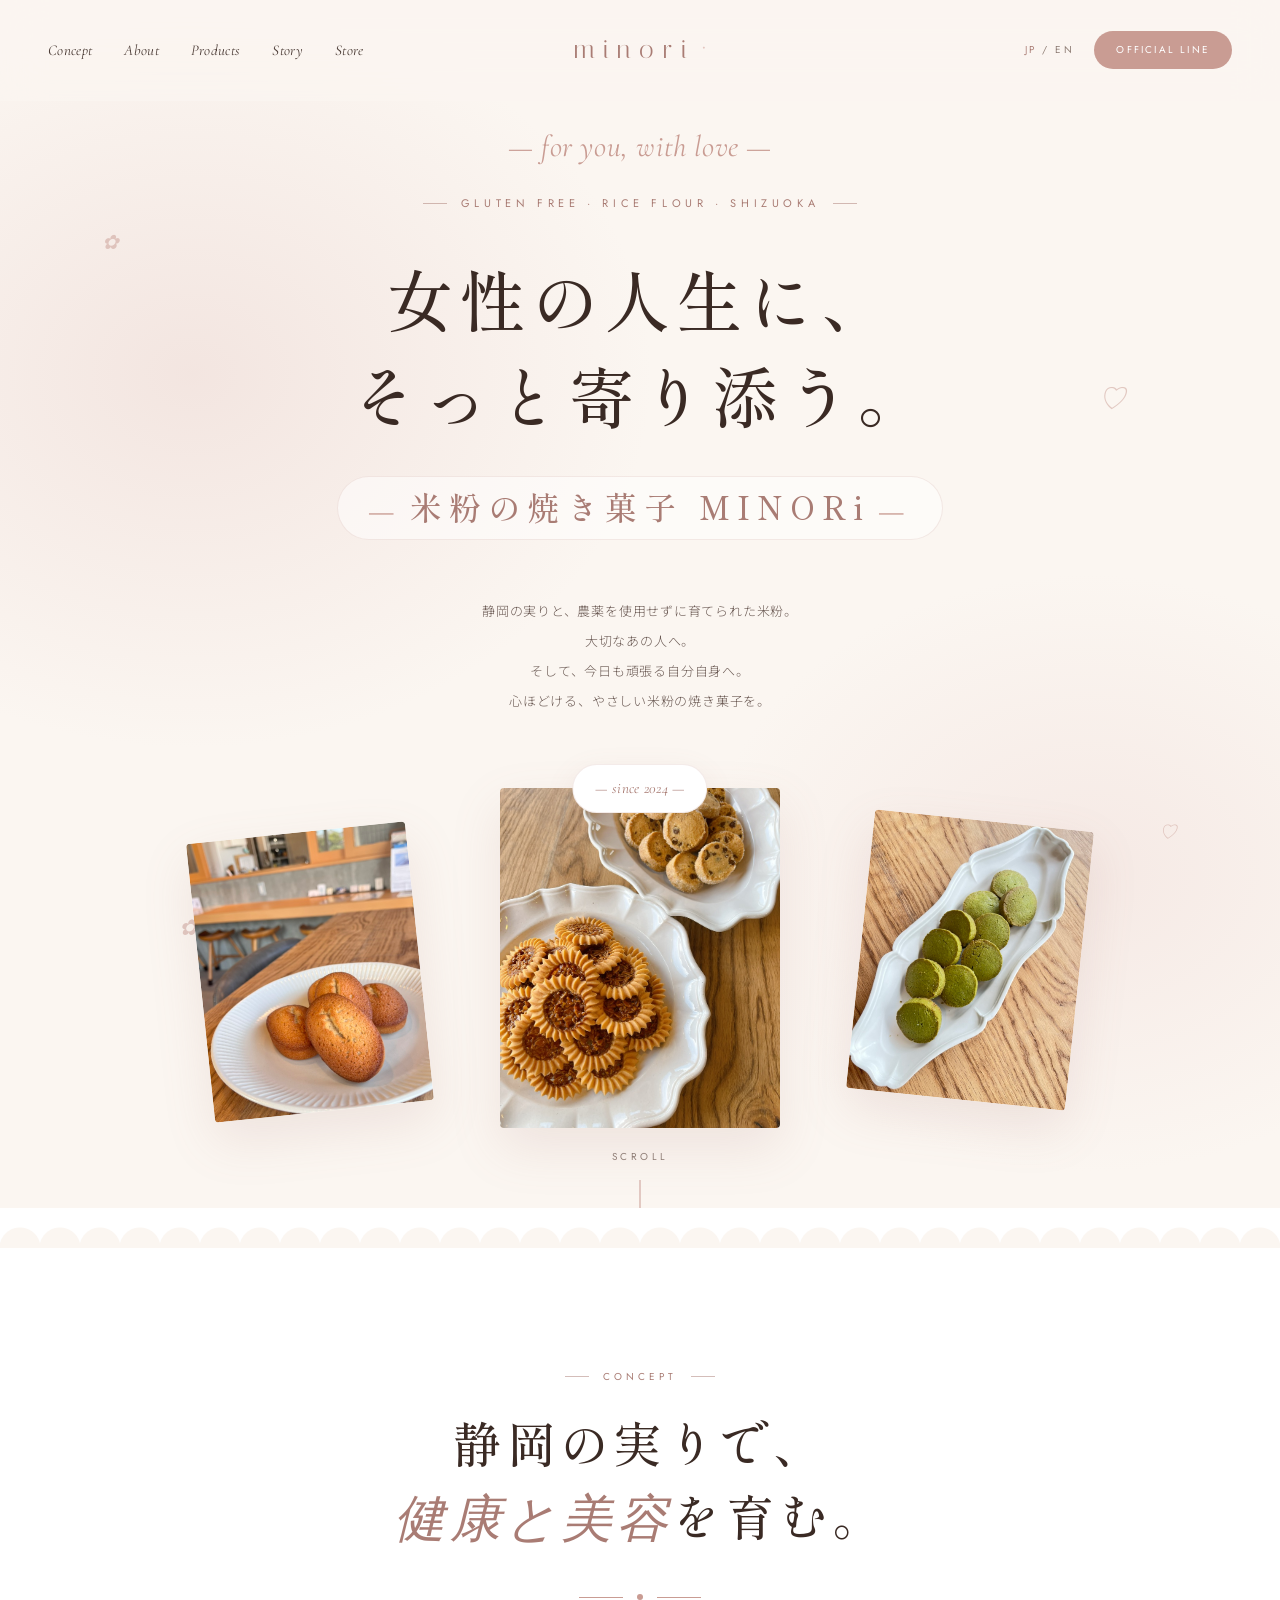
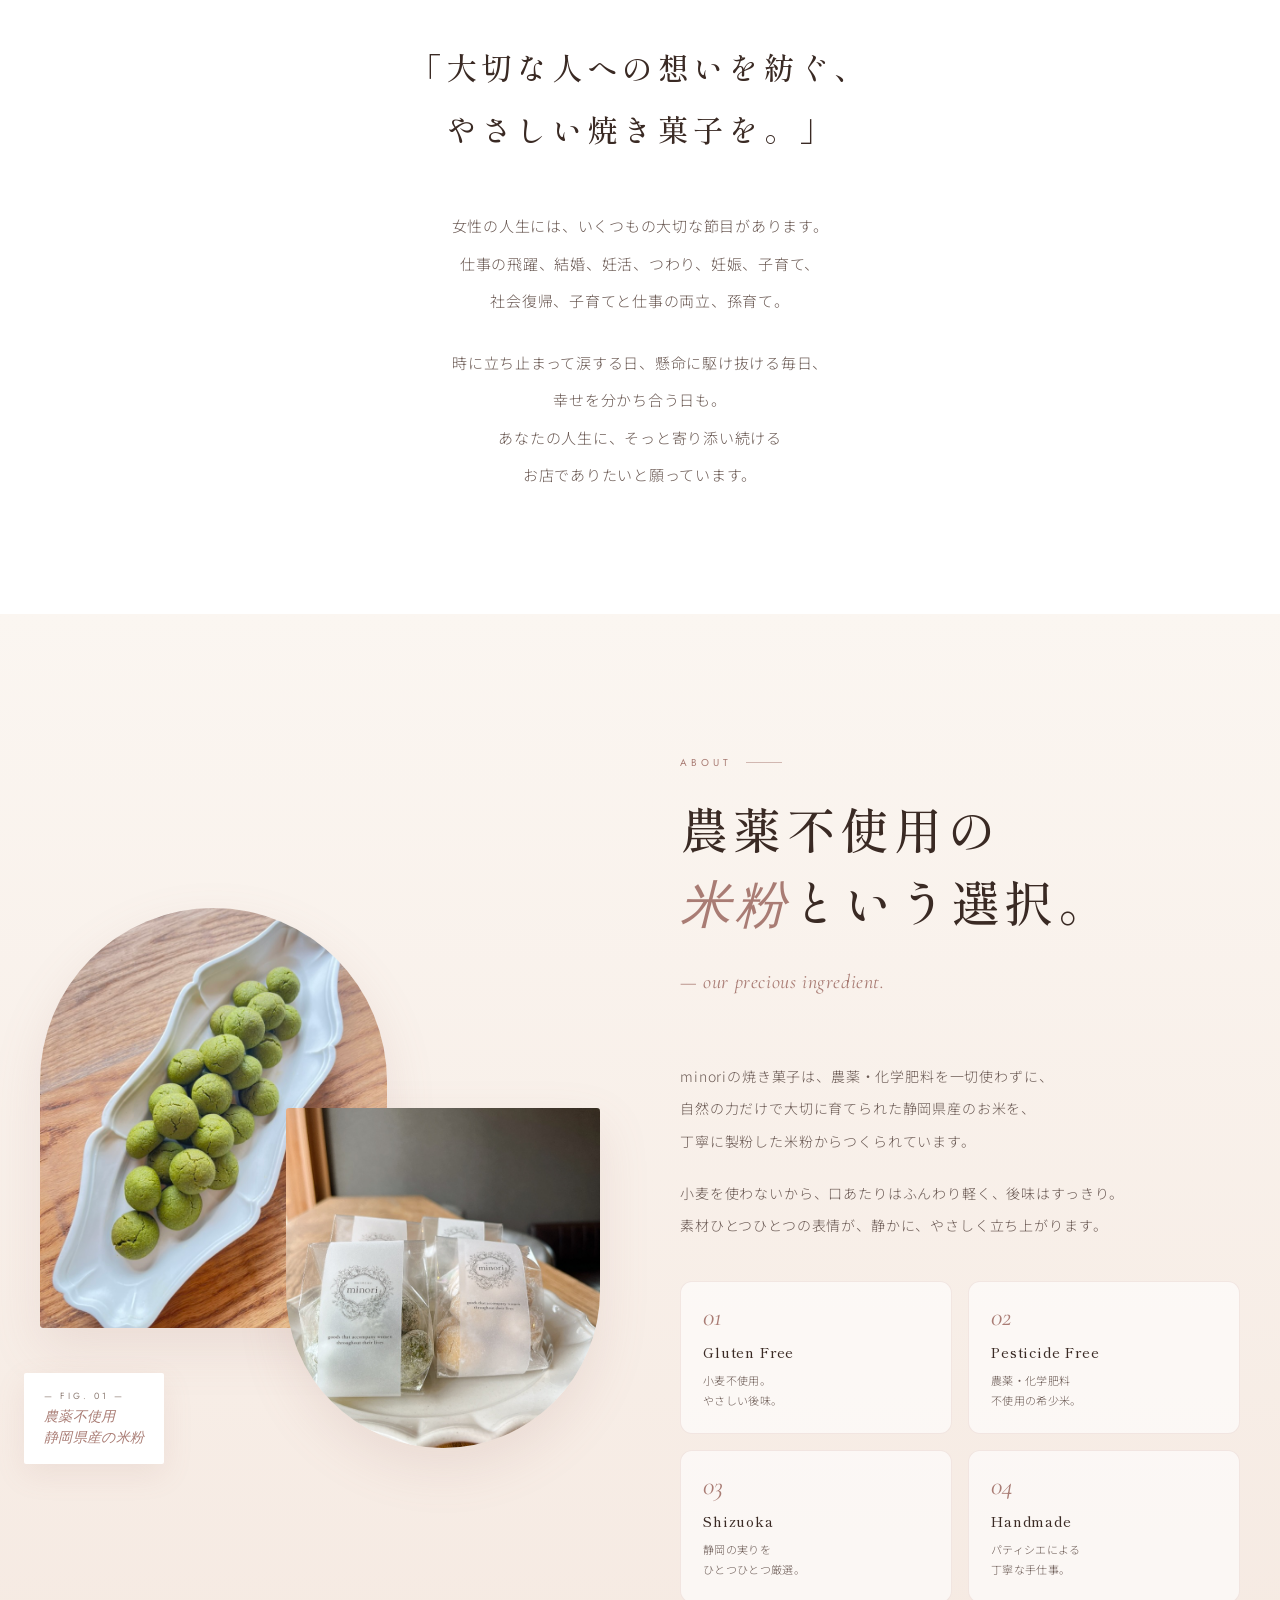
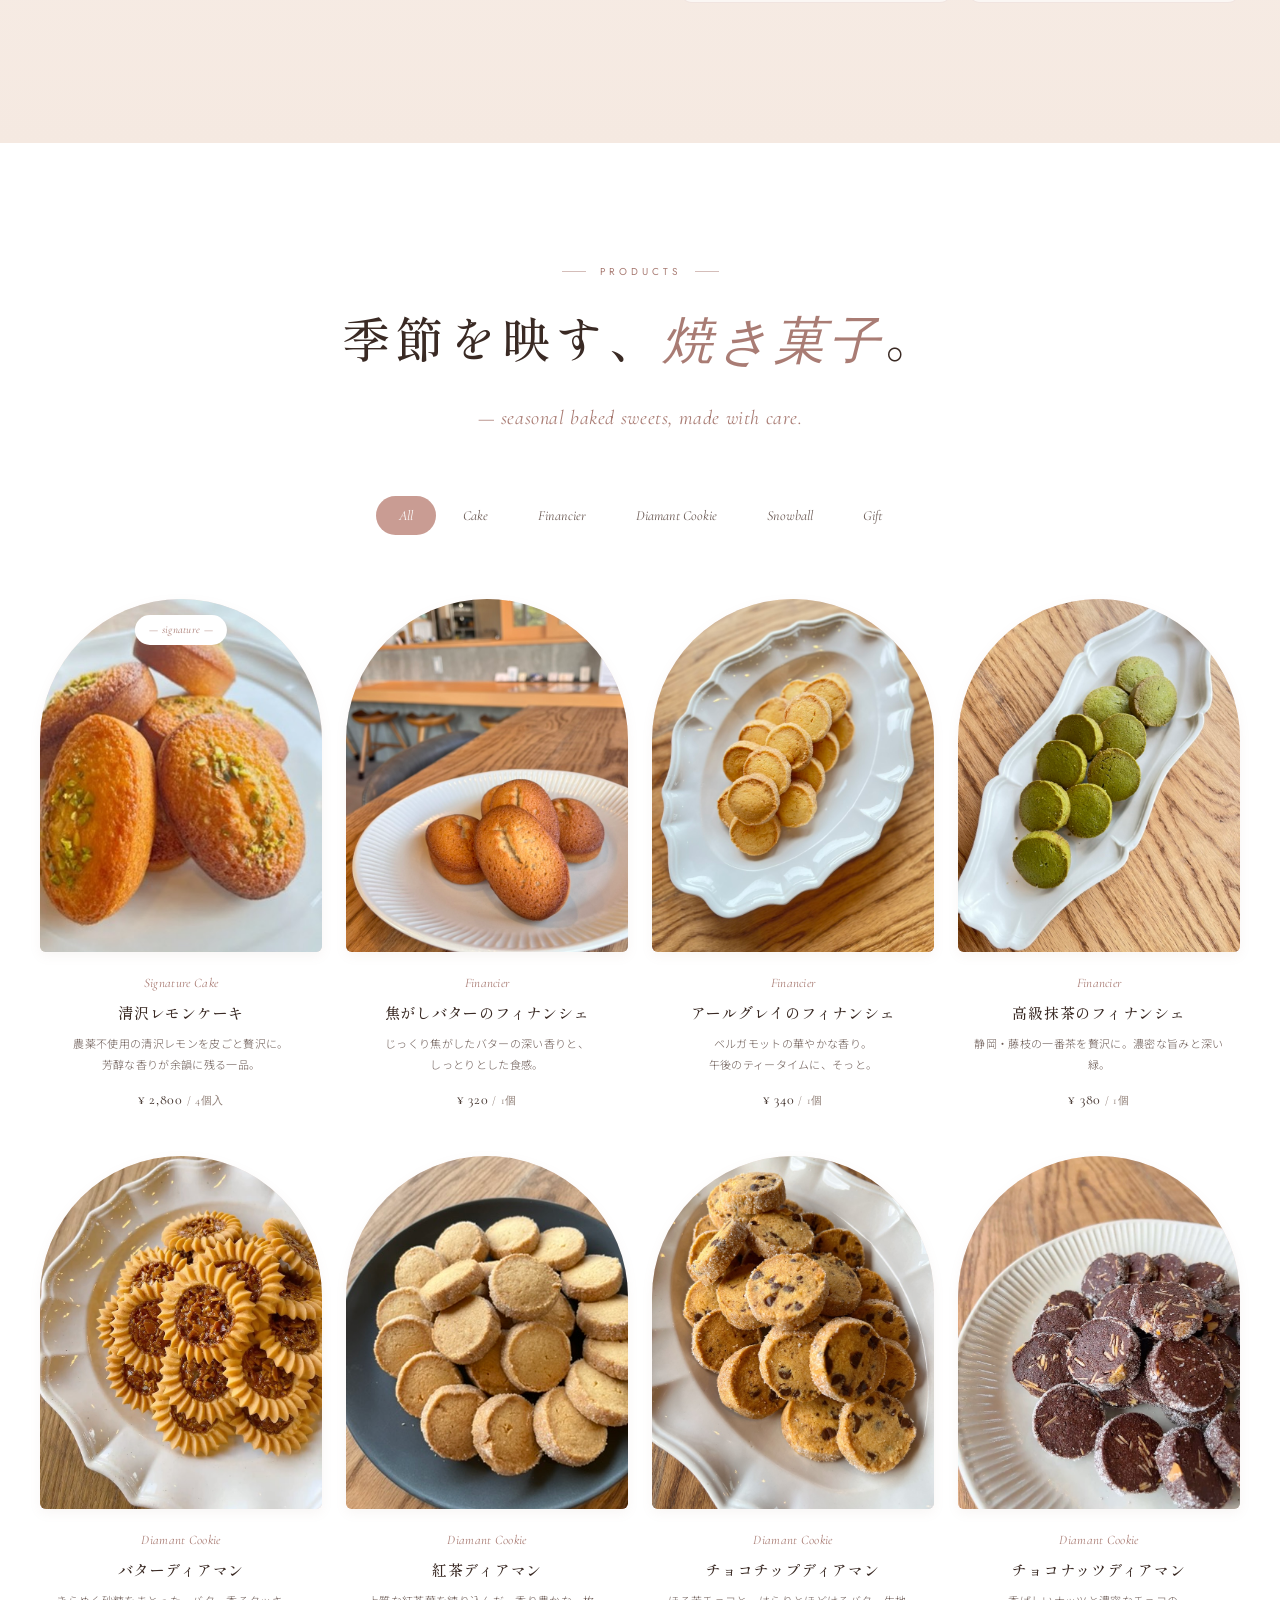
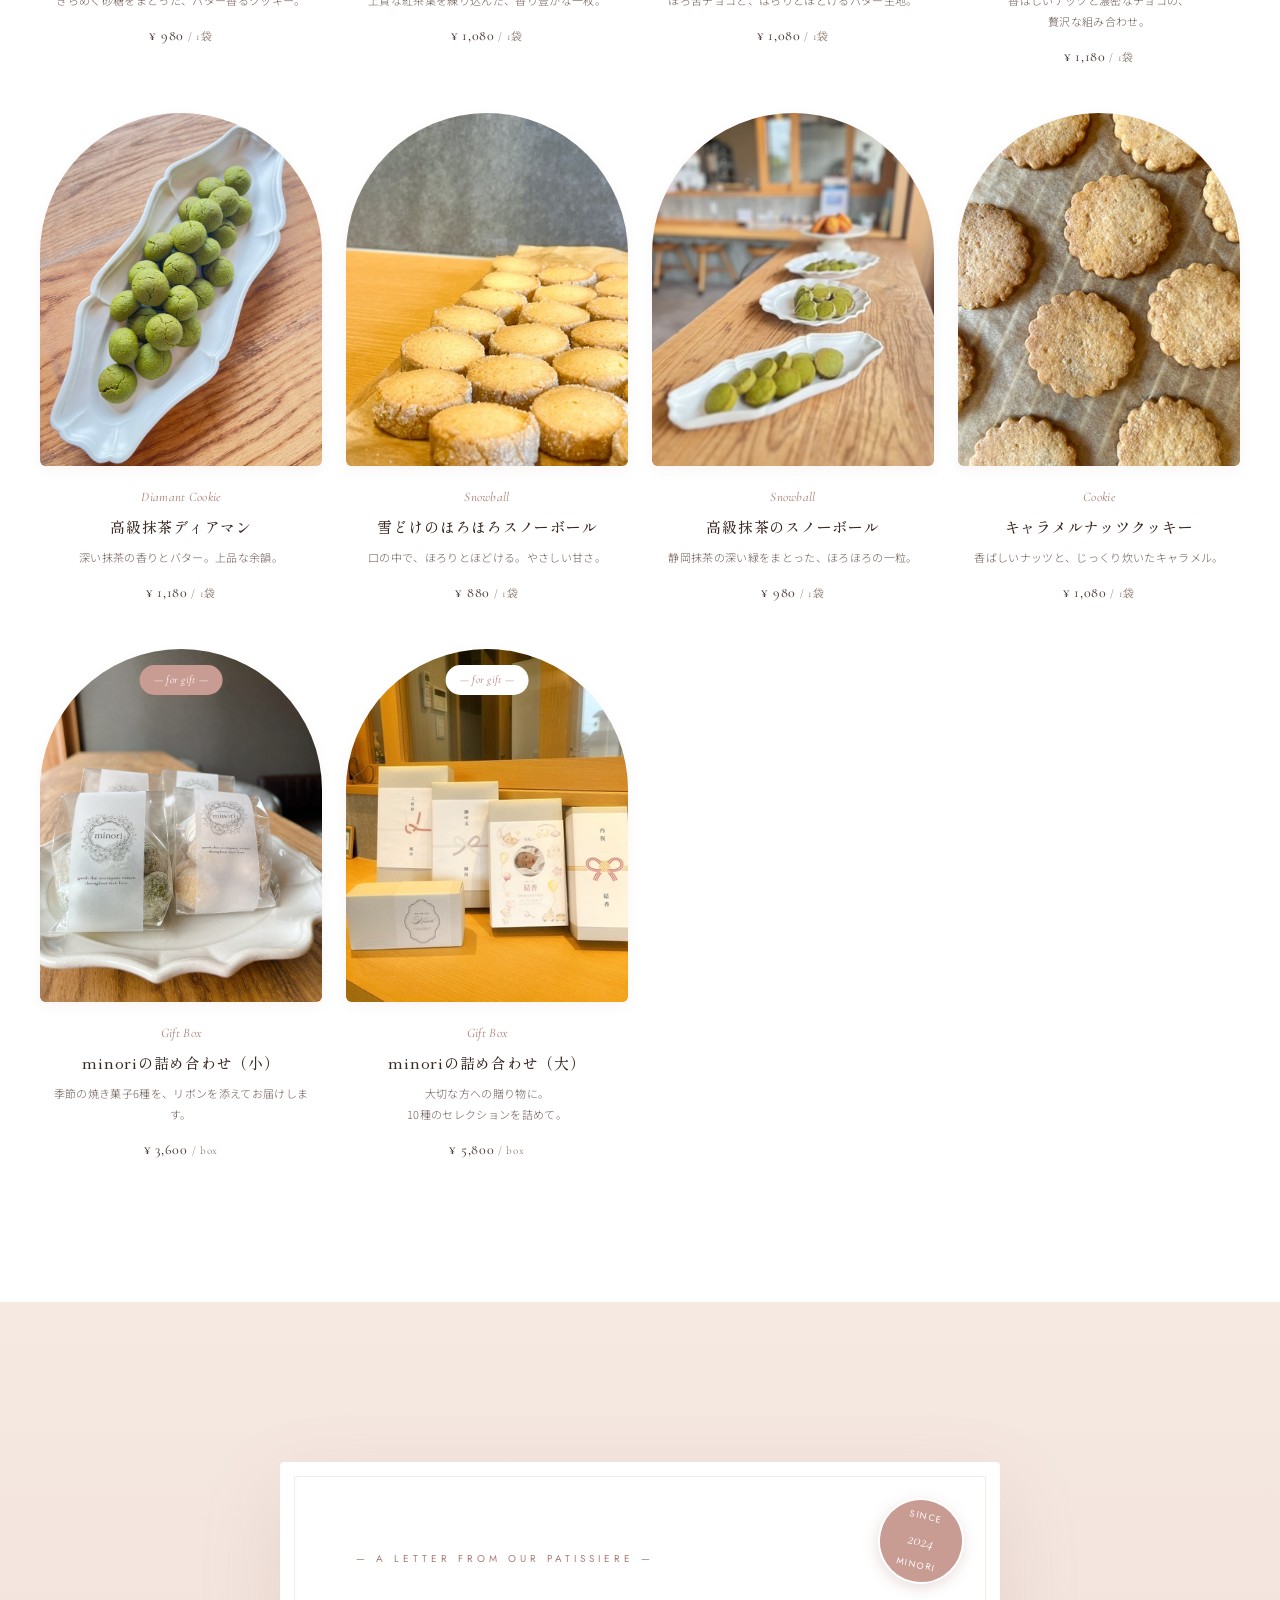
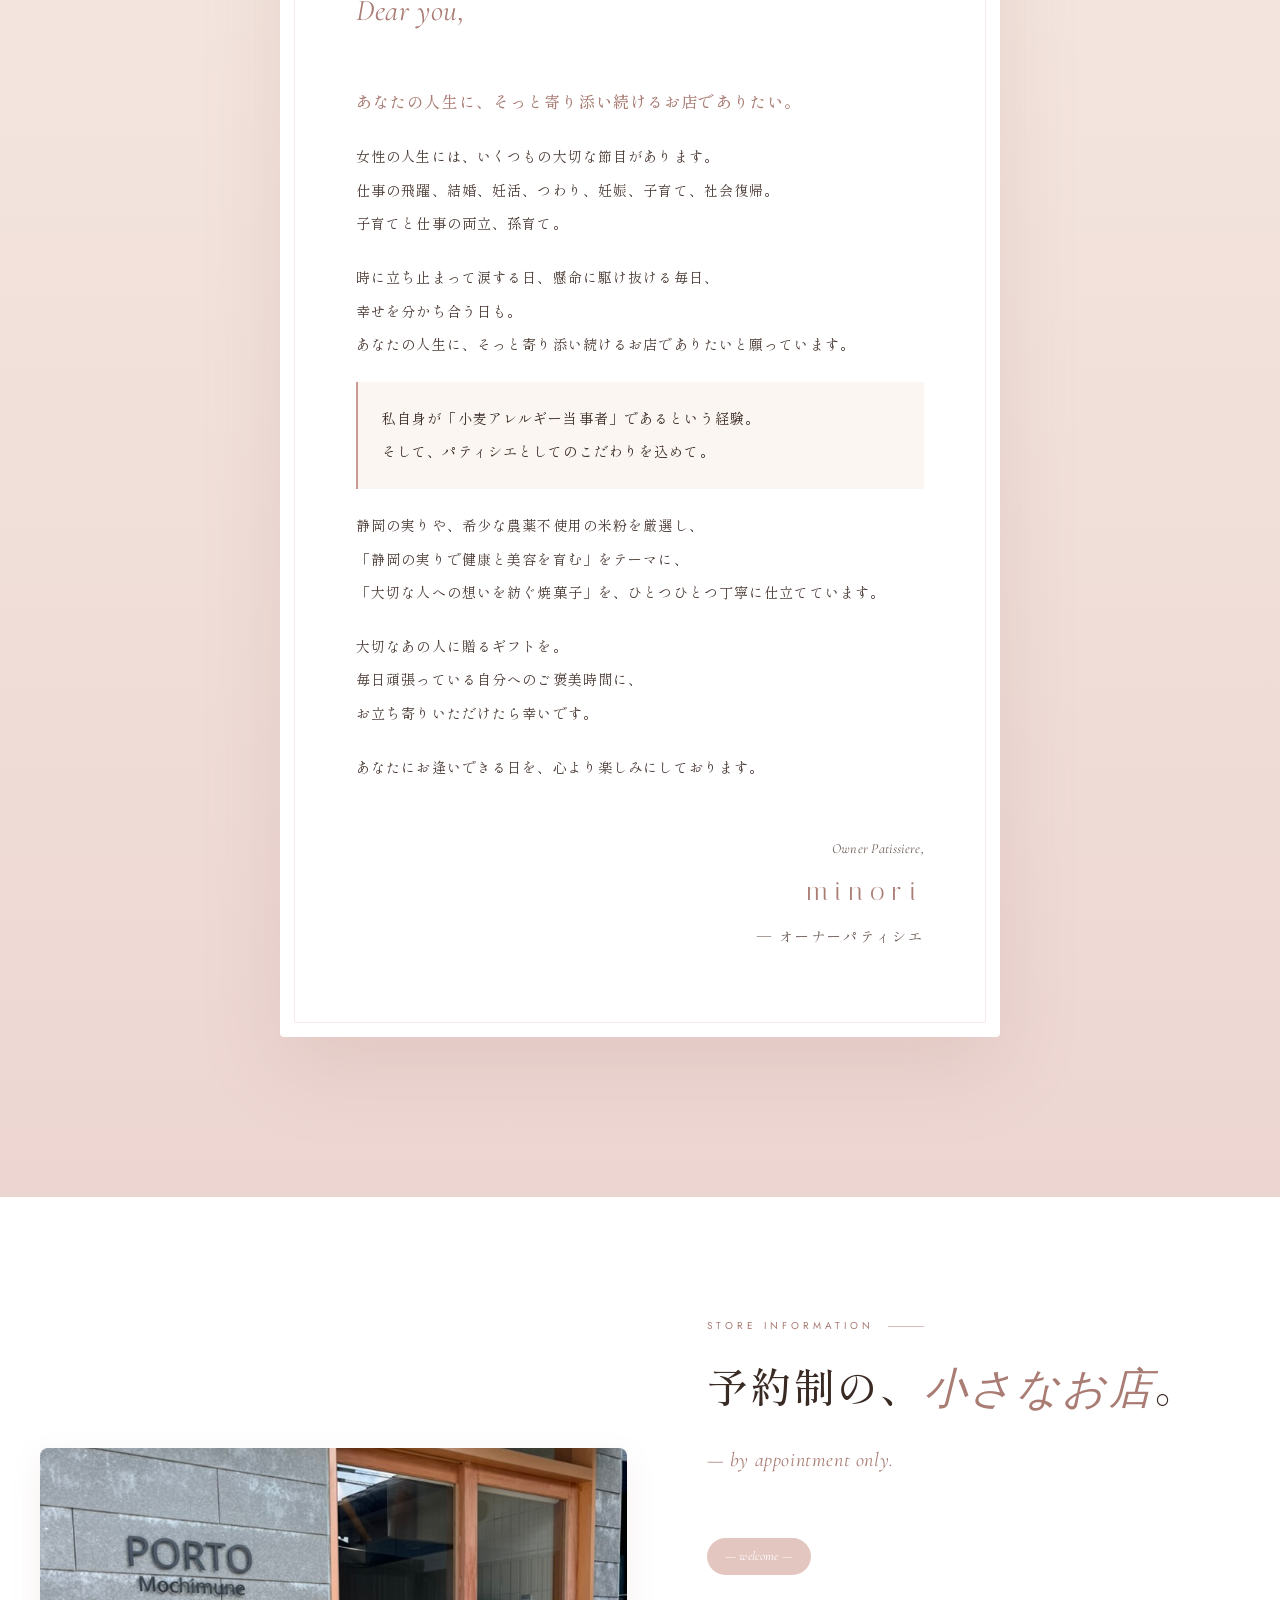
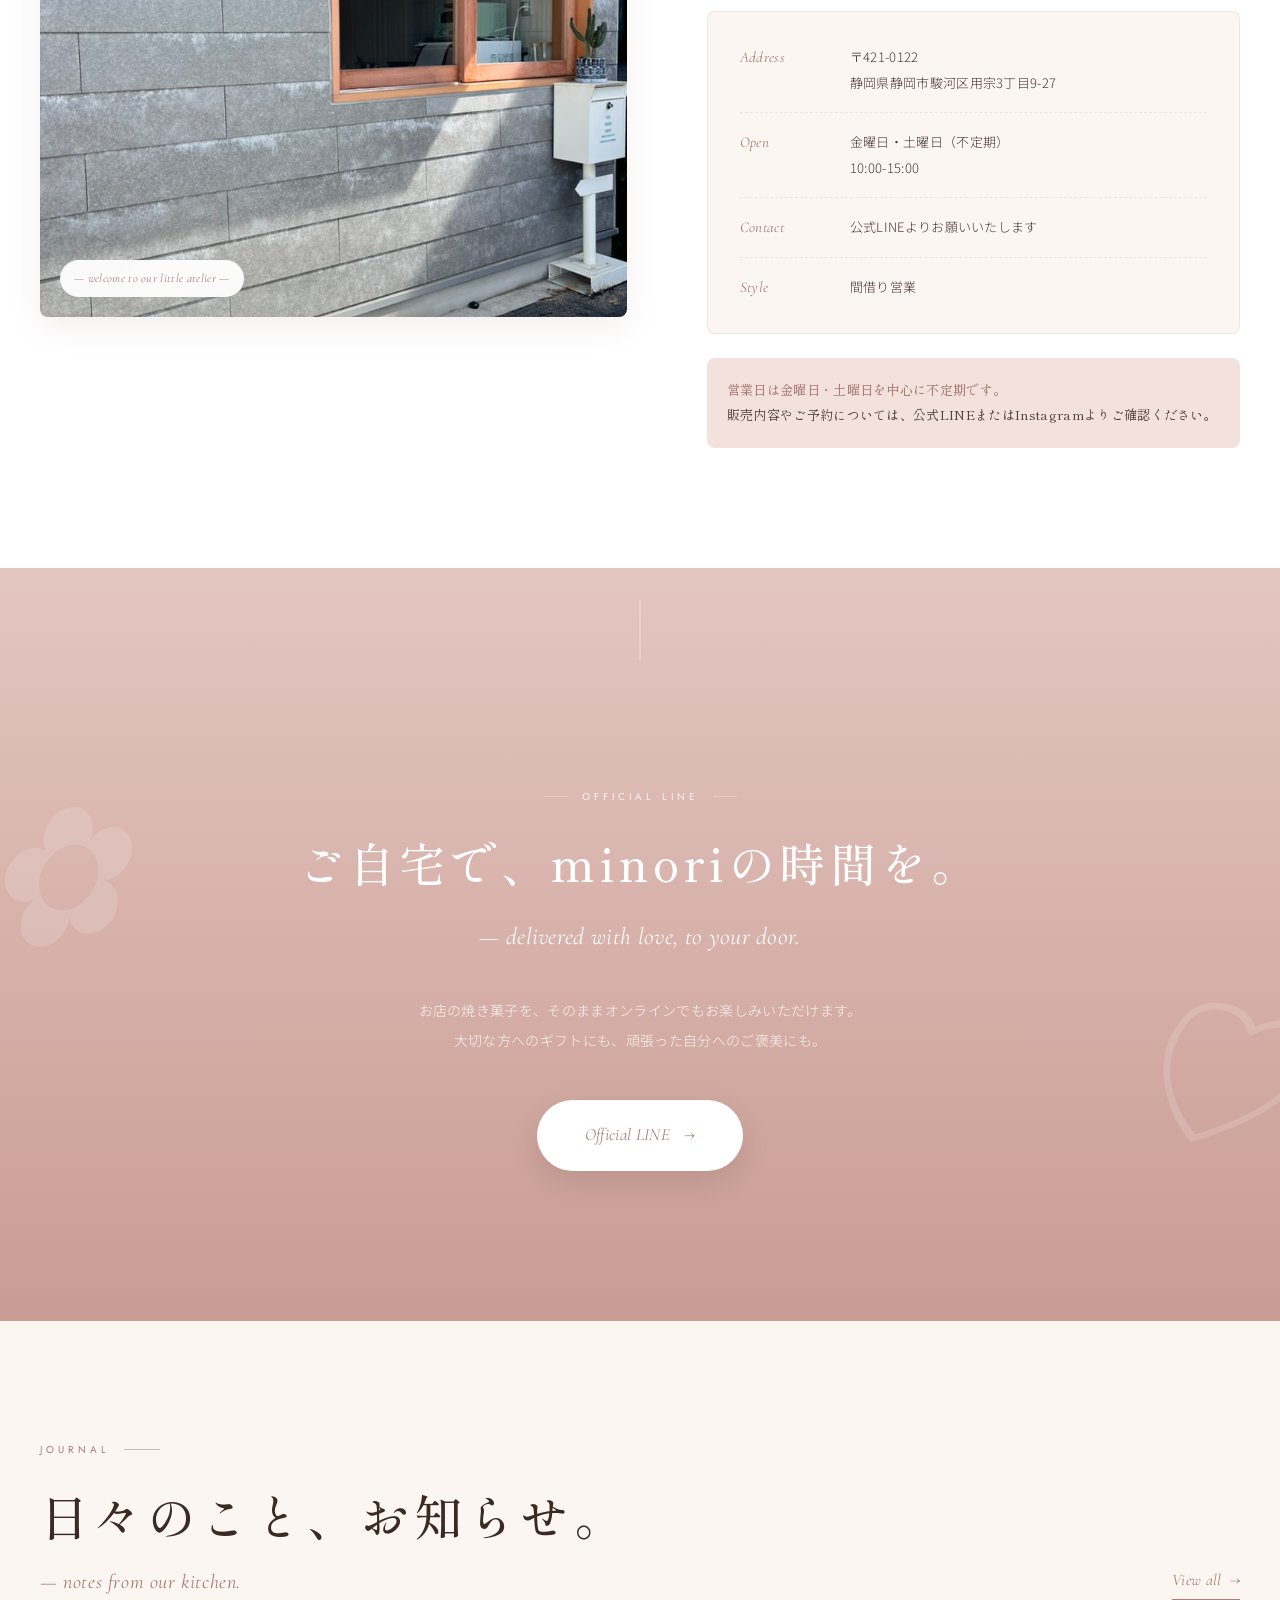
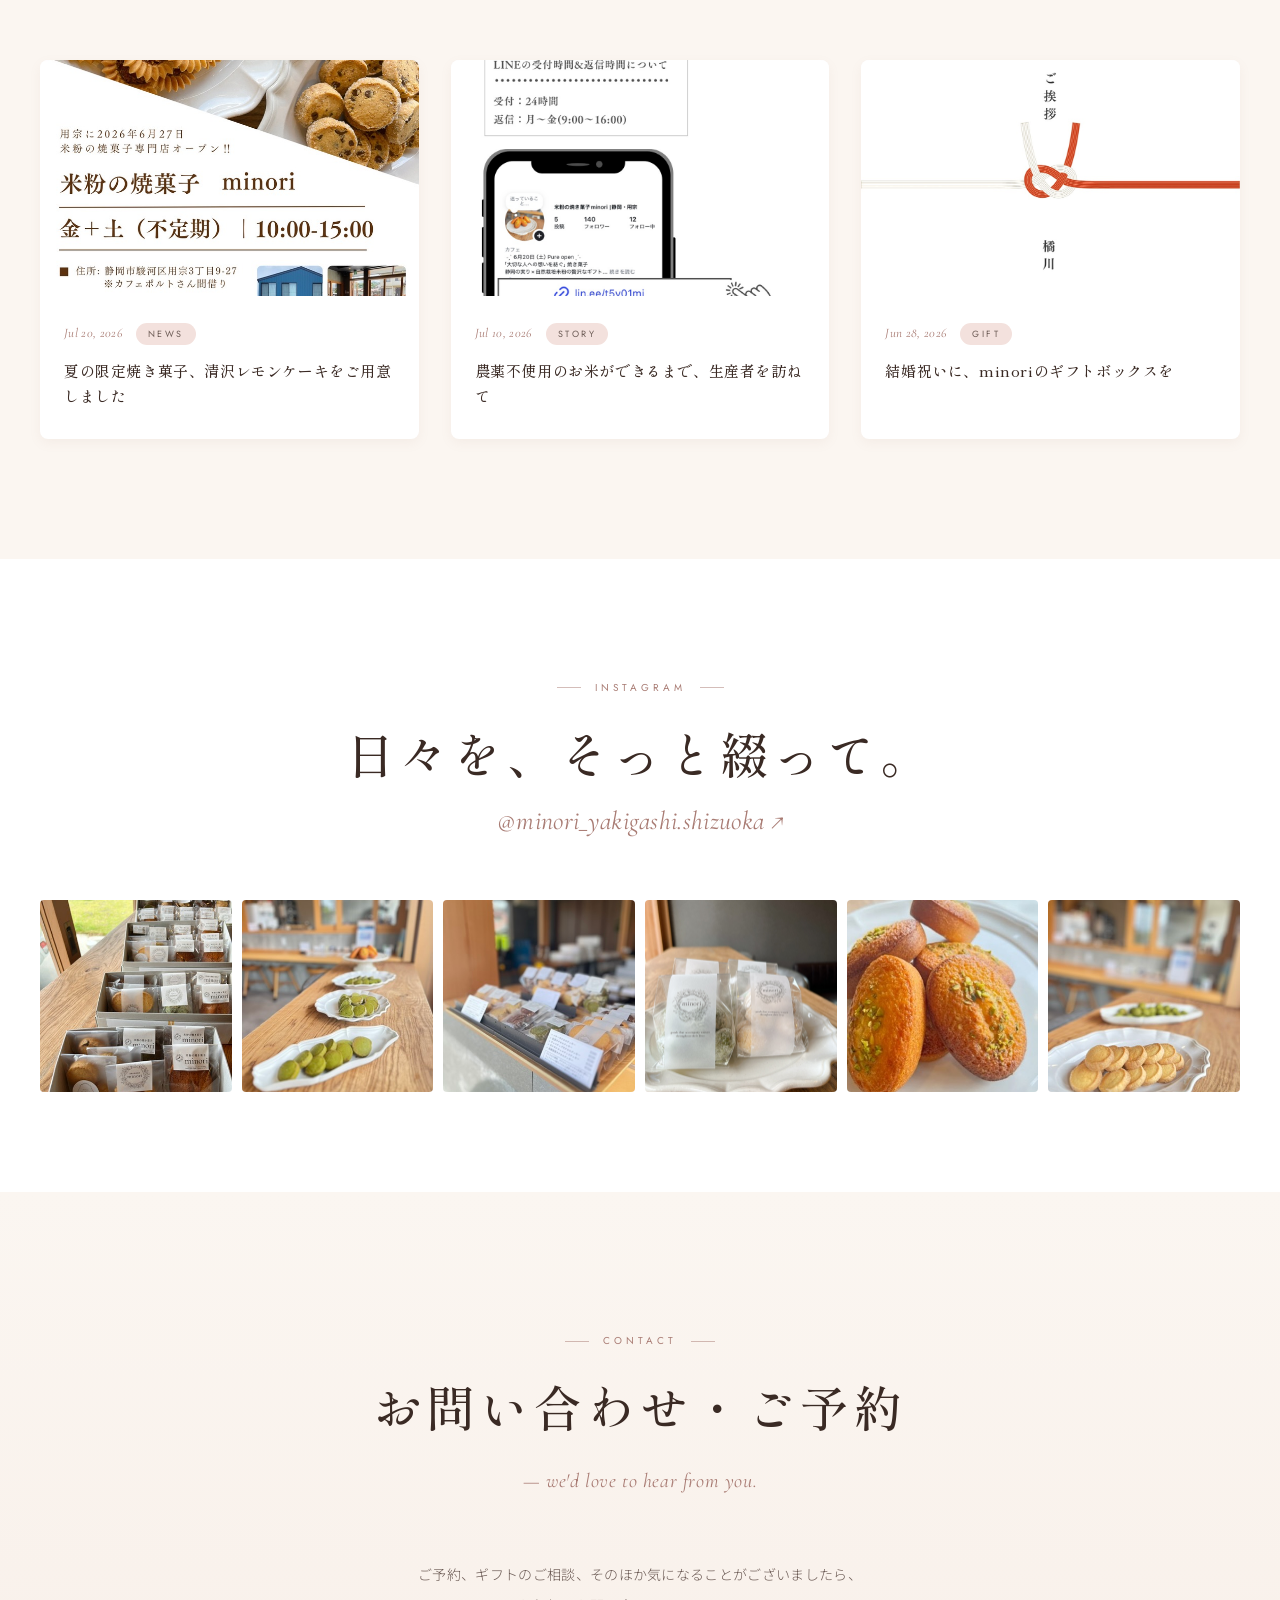
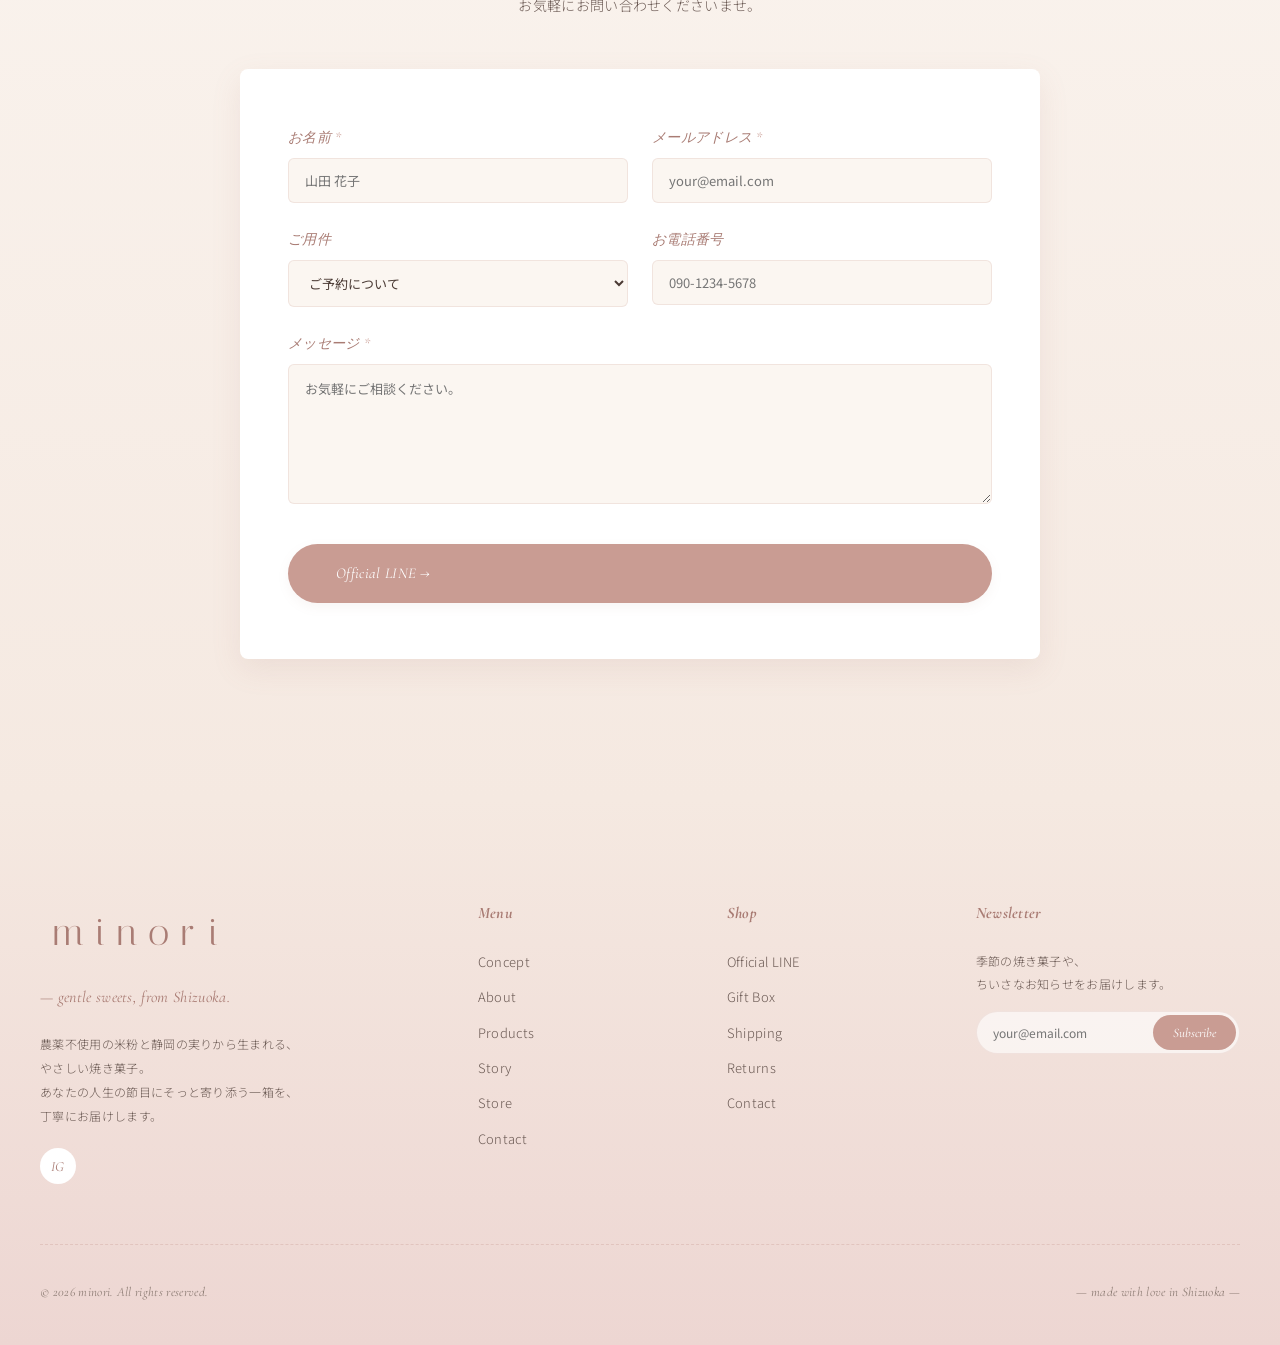
==== index.html @ 16d475f2 "Add files via upload" ====
﻿<!DOCTYPE html>
<html lang="ja">
<head>
<meta charset="UTF-8">
<meta name="viewport" content="width=device-width, initial-scale=1.0">
<title>minori — やさしく実る、農薬不使用米粉の焼き菓子</title>
<meta name="description" content="農薬不使用の米粉と静岡の実りから生まれる、やさしい焼き菓子。あなたの人生の節目にそっと寄り添う一箱を、丁寧にお届けします。">
<link rel="preconnect" href="https://fonts.googleapis.com">
<link rel="preconnect" href="https://fonts.gstatic.com" crossorigin>
<link href="https://fonts.googleapis.com/css2?family=Shippori+Mincho:wght@400;500;600;700&family=Noto+Sans+JP:wght@300;400;500&family=Cormorant+Garamond:ital,wght@0,300;0,400;0,500;1,300;1,400;1,500&family=Jost:wght@300;400;500&family=Italiana&display=swap" rel="stylesheet">
<link rel="stylesheet" href="style.css">
</head>
<body>

<!-- Header -->
<header class="header" id="header">
  <nav class="header-nav">
    <a href="#concept">Concept</a>
    <a href="#about">About</a>
    <a href="#products">Products</a>
    <a href="#story">Story</a>
    <a href="#store">Store</a>
  </nav>
  <a href="#" class="logo">minori</a>
  <div class="header-right">
    <div class="header-lang">
      <span class="active">JP</span> / <span>EN</span>
    </div>
    <a href="https://lin.ee/8O09nON" class="header-cart">Official LINE</a>
  </div>
  <button class="menu-btn" aria-label="メニューを開く" aria-expanded="false"><span></span><span></span><span></span></button>
  <div class="mobile-menu" aria-hidden="true">
    <nav class="mobile-menu-nav">
      <a href="#concept">Concept</a>
      <a href="#about">About</a>
      <a href="#products">Products</a>
      <a href="#story">Story</a>
      <a href="#store">Store</a>
      <a href="#contact">Contact</a>
    </nav>
    <a href="https://lin.ee/8O09nON" class="mobile-line" target="_blank" rel="noopener">Official LINE</a>
  </div>
</header>

<!-- Hero -->
<section class="hero" data-screen-label="01 Hero">
  <span class="hero-petal p1">✿</span>
  <span class="hero-petal p2">♡</span>
  <span class="hero-petal p3">✿</span>
  <span class="hero-petal p4">♡</span>

  <div class="hero-ornament fade-in">— for you, with love —</div>
  <div class="hero-eyebrow fade-in d1">Gluten Free · Rice Flour · Shizuoka</div>
  <h1 class="fade-in d1">
    <strong style='font-family:"Shippori Mincho", serif; font-weight:500;'>女性の人生に、<br>そっと寄り添う。</strong><br>
    <strong style='font-family:"Shippori Mincho", serif; font-weight:500;' class="brand-jp">米粉の焼き菓子 MINORi</strong>
  </h1>
  <p class="hero-sub fade-in d2" style="font-size:13px;">
    静岡の実りと、農薬を使用せずに育てられた米粉。<br>
    大切なあの人へ。<br>
    そして、今日も頑張る自分自身へ。<br>
    心ほどける、やさしい米粉の焼き菓子を。
  </p>
  <div class="hero-collage fade-in d3">
    <div class="hero-badge">— since 2024 —</div>
    <div class="img img-1"><img class="photo-fit" src="image/94C0A15F-341A-4005-8A80-A7A01DFED787_1_105_c.jpeg" alt="minoriの焼き菓子"></div>
    <div class="img img-2"><img class="photo-fit" src="image/D18104F6-0AE2-4263-A77D-821DA3BACC09_1_105_c.jpeg" alt="焼き菓子の盛り合わせ"></div>
    <div class="img img-3"><img class="photo-fit" src="image/087FD5FF-FFD7-451F-AE87-1F81F7FF85D5_1_105_c.jpeg" alt="抹茶の焼き菓子"></div>
  </div>

  <div class="hero-scroll">Scroll</div>
</section>

<!-- Concept -->
<section class="concept" id="concept" data-screen-label="02 Concept">
  <div class="concept-inner">
    <div class="eyebrow fade-in">Concept</div>
    <h2 class="title fade-in d1">
      静岡の実りで、<br>
      <span class="script">健康と美容</span>を育む。
    </h2>
    <div class="concept-divider fade-in d1">
      <span class="line"></span><span class="dot"></span><span class="line"></span>
    </div>
    <div class="concept-quote fade-in d2">
      「大切な人への想いを紡ぐ、<br>やさしい焼き菓子を。」
    </div>
    <div class="concept-body">
      <p class="fade-in d3">
        女性の人生には、いくつもの大切な節目があります。<br>
        仕事の飛躍、結婚、妊活、つわり、妊娠、子育て、<br>
        社会復帰、子育てと仕事の両立、孫育て。
      </p>
      <p class="fade-in d4">
        時に立ち止まって涙する日、懸命に駆け抜ける毎日、<br>
        幸せを分かち合う日も。<br>
        あなたの人生に、そっと寄り添い続ける<br>
        お店でありたいと願っています。
      </p>
    </div>
  </div>
</section>

<!-- About -->
<section class="about" id="about" data-screen-label="03 About">
  <div class="about-grid">
    <div class="about-images fade-in">
      <div class="img img-1"><img class="photo-fit" src="image/3DF7E6A3-B666-4CA0-AABE-89B9CC795886_1_105_c.jpeg" alt="抹茶の焼き菓子"></div>
      <div class="img img-2"><img class="photo-fit" src="image/87985CFB-90EC-486C-8C89-8137D1C9EABB_1_105_c.jpeg" alt="個包装された焼き菓子"></div>
      <div class="img-tag">
        <span class="num">— Fig. 01 —</span>
        農薬不使用<br>静岡県産の米粉
      </div>
    </div>
    <div class="about-text">
      <div class="eyebrow left fade-in">About</div>
      <h2 class="title left fade-in d1">
        農薬不使用の<br>
        <span class="script">米粉</span>という選択。
      </h2>
      <div class="title-en left fade-in d1">— our precious ingredient.</div>
      <p class="fade-in d2">
        minoriの焼き菓子は、<br class="sp-only">農薬・化学肥料を一切使わずに、<br>
        自然の力だけで大切に育てられた<br class="sp-only">静岡県産のお米を、<br>
        丁寧に製粉した米粉からつくられています。
      </p>
      <p class="fade-in d3">
        小麦を使わないから、口あたりはふんわり軽く、<br class="sp-only">後味はすっきり。<br>
        素材ひとつひとつの表情が、<br class="sp-only">静かに、やさしく立ち上がります。
      </p>
      <div class="about-features fade-in d4">
        <div class="feat">
          <div class="feat-icon">01</div>
          <div class="feat-label">Gluten Free</div>
          <div class="feat-desc">小麦不使用。<br>やさしい後味。</div>
        </div>
        <div class="feat">
          <div class="feat-icon">02</div>
          <div class="feat-label">Pesticide Free</div>
          <div class="feat-desc">農薬・化学肥料<br>不使用の希少米。</div>
        </div>
        <div class="feat">
          <div class="feat-icon">03</div>
          <div class="feat-label">Shizuoka</div>
          <div class="feat-desc">静岡の実りを<br>ひとつひとつ厳選。</div>
        </div>
        <div class="feat">
          <div class="feat-icon">04</div>
          <div class="feat-label">Handmade</div>
          <div class="feat-desc">パティシエによる<br>丁寧な手仕事。</div>
        </div>
      </div>
    </div>
  </div>
</section>

<!-- Products -->
<section class="products" id="products" data-screen-label="04 Products">
  <div class="eyebrow fade-in">Products</div>
  <h2 class="title fade-in d1">季節を映す、<span class="script">焼き菓子</span>。</h2>
  <div class="title-en fade-in d1">— seasonal baked sweets, made with care.</div>

  <div class="product-nav fade-in d2">
    <button class="active" data-cat="all">All</button>
    <button data-cat="cake">Cake</button>
    <button data-cat="financier">Financier</button>
    <button data-cat="diamant">Diamant Cookie</button>
    <button data-cat="snowball">Snowball</button>
    <button data-cat="gift">Gift</button>
  </div>

  <div class="products-grid">
    <!-- Signature Lemon Cake -->
    <div class="product fade-in" data-cat="cake">
      <div class="product-img">
        <div class="product-ribbon">— signature —</div>
        <img class="photo-fit" src="image/D7A7015D-E8AA-4740-9710-CBEB9FECCD67_4_5005_c.jpeg" alt="レモンケーキ">
      </div>
      <div class="product-cat">Signature Cake</div>
      <div class="product-name">清沢レモンケーキ</div>
      <div class="product-desc">農薬不使用の清沢レモンを皮ごと贅沢に。<br>芳醇な香りが余韻に残る一品。</div>
      <div class="product-price">¥ 2,800 <span class="yen">/ 4個入</span></div>
    </div>

    <!-- Financiers -->
    <div class="product fade-in d1" data-cat="financier">
      <div class="product-img"><img class="photo-fit" src="image/94C0A15F-341A-4005-8A80-A7A01DFED787_1_105_c.jpeg" alt="フィナンシェ"></div>
      <div class="product-cat">Financier</div>
      <div class="product-name">焦がしバターのフィナンシェ</div>
      <div class="product-desc">じっくり焦がしたバターの深い香りと、<br>しっとりとした食感。</div>
      <div class="product-price">¥ 320 <span class="yen">/ 1個</span></div>
    </div>
    <div class="product fade-in d2" data-cat="financier">
      <div class="product-img"><img class="photo-fit" src="image/47634660-FA8D-4016-A1D9-877B5BDD4DC2_1_105_c.jpeg" alt="焼き菓子"></div>
      <div class="product-cat">Financier</div>
      <div class="product-name">アールグレイのフィナンシェ</div>
      <div class="product-desc">ベルガモットの華やかな香り。<br>午後のティータイムに、そっと。</div>
      <div class="product-price">¥ 340 <span class="yen">/ 1個</span></div>
    </div>
    <div class="product fade-in d3" data-cat="financier">
      <div class="product-img"><img class="photo-fit" src="image/087FD5FF-FFD7-451F-AE87-1F81F7FF85D5_1_105_c.jpeg" alt="抹茶の焼き菓子"></div>
      <div class="product-cat">Financier</div>
      <div class="product-name">高級抹茶のフィナンシェ</div>
      <div class="product-desc">静岡・藤枝の一番茶を贅沢に。濃密な旨みと深い緑。</div>
      <div class="product-price">¥ 380 <span class="yen">/ 1個</span></div>
    </div>

    <!-- Diamant Cookies -->
    <div class="product fade-in" data-cat="diamant">
      <div class="product-img"><img class="photo-fit" src="image/A9703D93-C857-466E-A6FC-12090D8DC847_1_105_c.jpeg" alt="ディアマンクッキー"></div>
      <div class="product-cat">Diamant Cookie</div>
      <div class="product-name">バターディアマン</div>
      <div class="product-desc">きらめく砂糖をまとった、バター香るクッキー。</div>
      <div class="product-price">¥ 980 <span class="yen">/ 1袋</span></div>
    </div>
    <div class="product fade-in d1" data-cat="diamant">
      <div class="product-img"><img class="photo-fit" src="image/F17BEA97-D400-4132-8A27-83D7A607535A_4_5005_c.jpeg" alt="クッキー"></div>
      <div class="product-cat">Diamant Cookie</div>
      <div class="product-name">紅茶ディアマン</div>
      <div class="product-desc">上質な紅茶葉を練り込んだ、香り豊かな一枚。</div>
      <div class="product-price">¥ 1,080 <span class="yen">/ 1袋</span></div>
    </div>
    <div class="product fade-in d2" data-cat="diamant">
      <div class="product-img"><img class="photo-fit" src="image/FBA31226-5A91-45E9-8A5F-7F6A935BE8FB_1_105_c.jpeg" alt="チョコチップクッキー"></div>
      <div class="product-cat">Diamant Cookie</div>
      <div class="product-name">チョコチップディアマン</div>
      <div class="product-desc">ほろ苦チョコと、はらりとほどけるバター生地。</div>
      <div class="product-price">¥ 1,080 <span class="yen">/ 1袋</span></div>
    </div>
    <div class="product fade-in d3" data-cat="diamant">
      <div class="product-img"><img class="photo-fit" src="image/FFFA160C-D760-48D7-A3F7-729FA4B09405_1_105_c.jpeg" alt="チョコの焼き菓子"></div>
      <div class="product-cat">Diamant Cookie</div>
      <div class="product-name">チョコナッツディアマン</div>
      <div class="product-desc">香ばしいナッツと濃密なチョコの、<br>贅沢な組み合わせ。</div>
      <div class="product-price">¥ 1,180 <span class="yen">/ 1袋</span></div>
    </div>
    <div class="product fade-in" data-cat="diamant">
      <div class="product-img"><img class="photo-fit" src="image/3DF7E6A3-B666-4CA0-AABE-89B9CC795886_1_105_c.jpeg" alt="抹茶の焼き菓子"></div>
      <div class="product-cat">Diamant Cookie</div>
      <div class="product-name">高級抹茶ディアマン</div>
      <div class="product-desc">深い抹茶の香りとバター。上品な余韻。</div>
      <div class="product-price">¥ 1,180 <span class="yen">/ 1袋</span></div>
    </div>

    <!-- Snowballs -->
    <div class="product fade-in d1" data-cat="snowball">
      <div class="product-img"><img class="photo-fit" src="image/D1F4D343-6AF0-4E60-ACD5-CD01482F23C3_4_5005_c.jpeg" alt="スノーボール"></div>
      <div class="product-cat">Snowball</div>
      <div class="product-name">雪どけのほろほろスノーボール</div>
      <div class="product-desc">口の中で、ほろりとほどける。やさしい甘さ。</div>
      <div class="product-price">¥ 880 <span class="yen">/ 1袋</span></div>
    </div>
    <div class="product fade-in d2" data-cat="snowball">
      <div class="product-img"><img class="photo-fit" src="image/0D836C6E-6A2F-41A3-967B-F8C71B5E996D_4_5005_c.jpeg" alt="抹茶スイーツ"></div>
      <div class="product-cat">Snowball</div>
      <div class="product-name">高級抹茶のスノーボール</div>
      <div class="product-desc">静岡抹茶の深い緑をまとった、ほろほろの一粒。</div>
      <div class="product-price">¥ 980 <span class="yen">/ 1袋</span></div>
    </div>

    <!-- Caramel -->
    <div class="product fade-in d3" data-cat="cake">
      <div class="product-img"><img class="photo-fit" src="image/9031F094-A658-4DE8-8C6A-72DAD2084527_4_5005_c.jpeg" alt="クッキー"></div>
      <div class="product-cat">Cookie</div>
      <div class="product-name">キャラメルナッツクッキー</div>
      <div class="product-desc">香ばしいナッツと、じっくり炊いたキャラメル。</div>
      <div class="product-price">¥ 1,080 <span class="yen">/ 1袋</span></div>
    </div>

    <!-- Gift Box -->
    <div class="product fade-in" data-cat="gift">
      <div class="product-img">
        <div class="product-ribbon new">— for gift —</div>
        <img class="photo-fit" src="image/87985CFB-90EC-486C-8C89-8137D1C9EABB_1_105_c.jpeg" alt="minoriのギフト">
      </div>
      <div class="product-cat">Gift Box</div>
      <div class="product-name">minoriの詰め合わせ（小）</div>
      <div class="product-desc">季節の焼き菓子6種を、リボンを添えてお届けします。</div>
      <div class="product-price">¥ 3,600 <span class="yen">/ box</span></div>
    </div>
    <div class="product fade-in d1" data-cat="gift">
      <div class="product-img">
        <div class="product-ribbon">— for gift —</div>
        <img class="photo-fit" src="image/9EB2D949-B4C8-41A3-B172-6855901A2D3E_4_5005_c.jpeg" alt="ギフトボックス">
      </div>
      <div class="product-cat">Gift Box</div>
      <div class="product-name">minoriの詰め合わせ（大）</div>
      <div class="product-desc">大切な方への贈り物に。<br>10種のセレクションを詰めて。</div>
      <div class="product-price">¥ 5,800 <span class="yen">/ box</span></div>
    </div>
  </div>
</section>

<!-- Story - Letter -->
<section class="story" id="story" data-screen-label="05 Story">
  <div class="story-inner fade-in">
    <div class="story-stamp">
      <span class="top">Since</span>
      <span class="mid">2024</span>
      <span class="bot">minori</span>
    </div>
    <div class="story-eyebrow">— A letter from our patissiere —</div>
    <div class="story-greeting">Dear you,</div>
    <div class="story-body">
      <p class="lead">あなたの人生に、<br class="sp-only">そっと寄り添い続けるお店でありたい。</p>
      <p>
        女性の人生には、<br class="sp-only">いくつもの大切な節目があります。<br>
        仕事の飛躍、結婚、妊活、つわり、<br class="sp-only">妊娠、子育て、社会復帰。<br>
        子育てと仕事の両立、孫育て。
      </p>
      <p>
        時に立ち止まって涙する日、<br class="sp-only">懸命に駆け抜ける毎日、<br>
        幸せを分かち合う日も。<br>
        あなたの人生に、<br class="sp-only">そっと寄り添い続ける<br class="sp-only">お店でありたいと願っています。
      </p>
      <p class="emph">
        私自身が「小麦アレルギー当事者」<br class="sp-only">であるという経験。<br>
        そして、パティシエとしての<br class="sp-only">こだわりを込めて。
      </p>
      <p>
        静岡の実りや、<br class="sp-only">希少な農薬不使用の米粉を厳選し、<br>
        「静岡の実りで健康と美容を育む」をテーマに、<br>
        「大切な人への想いを紡ぐ焼菓子」を、<br class="sp-only">ひとつひとつ丁寧に仕立てています。
      </p>
      <p>
        大切なあの人に贈るギフトを。<br>
        毎日頑張っている自分へのご褒美時間に、<br>
        お立ち寄りいただけたら幸いです。
      </p>
      <p>あなたにお逢いできる日を、<br class="sp-only">心より楽しみにしております。</p>
    </div>
    <div class="story-sign">
      <div class="role">Owner Patissiere,</div>
      <div class="name">minori</div>
      <div class="name-jp">— オーナーパティシエ</div>
    </div>
  </div>
</section>

<!-- Store -->
<section class="store" id="store" data-screen-label="06 Store">
  <div class="store-grid">
    <div class="store-image fade-in">
      <img class="photo-fit" src="image/EF8A7D91-CA54-4635-A4BE-FF7B2E94885D_1_105_c.jpeg" alt="店舗外観">
      <div class="caption">— welcome to our little atelier —</div>
    </div>
    <div class="store-text">
      <div class="eyebrow left fade-in">Store Information</div>
      <h2 class="title left store-title fade-in d1">予約制の、<span class="script">小さなお店</span>。</h2>
      <div class="title-en left fade-in d1">— by appointment only.</div>
      <div class="store-badge fade-in d2">— welcome —</div>
      <div class="store-info fade-in d3">
        <div class="store-info-row"><dt>Address</dt><dd>〒421-0122<br>静岡県静岡市駿河区用宗3丁目9-27</dd></div>
        <div class="store-info-row"><dt>Open</dt><dd>金曜日・土曜日（不定期）<br>10:00-15:00</dd></div>
        <div class="store-info-row"><dt>Contact</dt><dd>公式LINEよりお願いいたします</dd></div>
        <div class="store-info-row"><dt>Style</dt><dd>間借り営業</dd></div>
      </div>
      <div class="store-note fade-in d4">
        <span class="accent">営業日は金曜日・土曜日を中心に不定期です。</span><br>販売内容やご予約については、<br class="sp-only">公式LINEまたはInstagramよりご確認ください。
      </div>
    </div>
  </div>
</section>

<!-- CTA -->
<section class="cta" id="cta" data-screen-label="07 Official LINE">
  <span class="cta-decoration left">✿</span>
  <span class="cta-decoration right">♡</span>
  <div class="eyebrow fade-in">Official LINE</div>
  <h2 class="fade-in d1">ご自宅で、minoriの時間を。</h2>
  <div class="cta-en fade-in d1">— delivered with love, to your door.</div>
  <p class="fade-in d2">お店の焼き菓子を、<br class="sp-only">そのままオンラインでもお楽しみいただけます。<br>大切な方へのギフトにも、<br class="sp-only">頑張った自分へのご褒美にも。</p>
  <a href="https://lin.ee/8O09nON" class="cta-btn fade-in d3">
    Official LINE <span class="arrow">→</span>
  </a>
</section>

<!-- Journal -->
<section class="journal" id="journal" data-screen-label="08 Journal">
  <div class="journal-header">
    <div class="left">
      <div class="eyebrow left fade-in">Journal</div>
      <h2 class="title left fade-in d1">日々のこと、お知らせ。</h2>
      <div class="title-en left fade-in d1">— notes from our kitchen.</div>
    </div>
    <a href="https://www.instagram.com/minori_yakigashi.shizuoka" class="journal-more fade-in d1" target="_blank" rel="noopener">View all <span>→</span></a>
  </div>
  <div class="journal-grid">
    <div class="journal-item fade-in">
      <div class="img"><img class="photo-fit" src="image/713467E0-5B68-4977-AA4E-E446A1FF4420_1_105_c.jpeg" alt="出店情報"></div>
      <div class="content">
        <div class="meta"><span class="date">Jul 20, 2026</span><span class="cat">News</span></div>
        <div class="title" style="text-align:left;font-size:15px;margin-bottom:0;">夏の限定焼き菓子、清沢レモンケーキをご用意しました</div>
      </div>
    </div>
    <div class="journal-item fade-in d1">
      <div class="img"><img class="photo-fit" src="image/500BA899-0D97-4DBA-AB2F-7009C1FE6ADD_1_102_o.jpeg" alt="公式LINE案内"></div>
      <div class="content">
        <div class="meta"><span class="date">Jul 10, 2026</span><span class="cat">Story</span></div>
        <div class="title" style="text-align:left;font-size:15px;margin-bottom:0;">農薬不使用のお米ができるまで、生産者を訪ねて</div>
      </div>
    </div>
    <div class="journal-item fade-in d2">
      <div class="img"><img class="photo-fit" src="image/97E7A1DD-7ADD-4428-BEB7-5925B5BB2455_1_105_c.jpeg" alt="ギフト案内"></div>
      <div class="content">
        <div class="meta"><span class="date">Jun 28, 2026</span><span class="cat">Gift</span></div>
        <div class="title" style="text-align:left;font-size:15px;margin-bottom:0;">結婚祝いに、minoriのギフトボックスを</div>
      </div>
    </div>
  </div>
</section>

<!-- Instagram -->
<section class="insta">
  <div class="eyebrow fade-in">Instagram</div>
  <h2 class="title fade-in d1" style="margin-bottom:8px;">日々を、そっと綴って。</h2>
  <a href="https://www.instagram.com/minori_yakigashi.shizuoka" class="insta-handle fade-in d1" target="_blank" rel="noopener">@minori_yakigashi.shizuoka ↗</a>
  <div class="insta-grid fade-in d2">
    <a href="https://www.instagram.com/minori_yakigashi.shizuoka" class="item" target="_blank" rel="noopener"><img class="photo-fit" src="image/001EDBB1-DEEF-41C0-B6F7-577C7AD47260_4_5005_c.jpeg" alt="minoriの販売風景"></a>
    <a href="https://www.instagram.com/minori_yakigashi.shizuoka" class="item" target="_blank" rel="noopener"><img class="photo-fit" src="image/0D836C6E-6A2F-41A3-967B-F8C71B5E996D_4_5005_c.jpeg" alt="抹茶スイーツ"></a>
    <a href="https://www.instagram.com/minori_yakigashi.shizuoka" class="item" target="_blank" rel="noopener"><img class="photo-fit" src="image/1F0C427D-101B-41F6-ABB5-8DA3B8DBFD2B_4_5005_c.jpeg" alt="焼き菓子の販売"></a>
    <a href="https://www.instagram.com/minori_yakigashi.shizuoka" class="item" target="_blank" rel="noopener"><img class="photo-fit" src="image/87985CFB-90EC-486C-8C89-8137D1C9EABB_1_105_c.jpeg" alt="ギフト"></a>
    <a href="https://www.instagram.com/minori_yakigashi.shizuoka" class="item" target="_blank" rel="noopener"><img class="photo-fit" src="image/D7A7015D-E8AA-4740-9710-CBEB9FECCD67_4_5005_c.jpeg" alt="レモンケーキ"></a>
    <a href="https://www.instagram.com/minori_yakigashi.shizuoka" class="item" target="_blank" rel="noopener"><img class="photo-fit" src="image/F697F9F5-02A3-4949-833D-6AEB0223D794_4_5005_c.jpeg" alt="焼き菓子"></a>
  </div>
</section>

<!-- Contact -->
<section class="contact" id="contact" data-screen-label="09 Contact">
  <div class="contact-inner">
    <div class="eyebrow fade-in">Contact</div>
    <h2 class="title fade-in d1">お問い合わせ・ご予約</h2>
    <div class="title-en fade-in d1">— we'd love to hear from you.</div>
    <p style="font-family:'Noto Sans JP',sans-serif;font-weight:300;font-size:14px;line-height:2.2;color:var(--brown-3);max-width:520px;margin:0 auto;" class="fade-in d2">
      ご予約、ギフトのご相談、<br class="sp-only">そのほか気になることがございましたら、<br>お気軽にお問い合わせくださいませ。
    </p>
    <div class="contact-form fade-in d3">
      <div class="contact-row">
        <div class="contact-field">
          <label>お名前<span class="req">*</span></label>
          <input type="text" placeholder="山田 花子" required>
        </div>
        <div class="contact-field">
          <label>メールアドレス<span class="req">*</span></label>
          <input type="email" placeholder="your@email.com" required>
        </div>
      </div>
      <div class="contact-row">
        <div class="contact-field">
          <label>ご用件</label>
          <select>
            <option>ご予約について</option>
            <option>ギフトのご相談</option>
            <option>オンラインショップについて</option>
            <option>その他</option>
          </select>
        </div>
        <div class="contact-field">
          <label>お電話番号</label>
          <input type="tel" placeholder="090-1234-5678">
        </div>
      </div>
      <div class="contact-field">
        <label>メッセージ<span class="req">*</span></label>
        <textarea placeholder="お気軽にご相談ください。" required></textarea>
      </div>
      <a href="https://lin.ee/8O09nON" class="contact-submit">Official LINE →</a>
    </div>
  </div>
</section>

<!-- Footer -->
<footer class="footer">
  <div class="footer-top">
    <div class="footer-brand">
      <div class="logo-large">minori</div>
      <div class="tag">— gentle sweets, from Shizuoka.</div>
      <p>
        農薬不使用の米粉と静岡の実りから生まれる、<br>
        やさしい焼き菓子。<br>
        あなたの人生の節目にそっと寄り添う一箱を、<br>
        丁寧にお届けします。
      </p>
      <div class="footer-social">
        <a href="https://www.instagram.com/minori_yakigashi.shizuoka" title="Instagram" target="_blank" rel="noopener">IG</a>
        
        
      </div>
    </div>
    <div class="footer-col">
      <h4>Menu</h4>
      <ul>
        <li><a href="#concept">Concept</a></li>
        <li><a href="#about">About</a></li>
        <li><a href="#products">Products</a></li>
        <li><a href="#story">Story</a></li>
        <li><a href="#store">Store</a></li>
        <li><a href="#contact">Contact</a></li>
      </ul>
    </div>
    <div class="footer-col">
      <h4>Shop</h4>
      <ul>
        <li><a href="https://lin.ee/8O09nON">Official LINE</a></li>
        <li><a href="#products">Gift Box</a></li>
        <li><a href="#">Shipping</a></li>
        <li><a href="#">Returns</a></li>
        <li><a href="#contact">Contact</a></li>
      </ul>
    </div>
    <div class="footer-col footer-newsletter">
      <h4>Newsletter</h4>
      <p>季節の焼き菓子や、<br>ちいさなお知らせをお届けします。</p>
      <div class="input-wrap">
        <input type="email" placeholder="your@email.com">
        <button>Subscribe</button>
      </div>
    </div>
  </div>
  <div class="footer-bot">
    <div>© 2026 minori. All rights reserved.</div>
    <div class="legal">
      
      
      <span>— made with love in Shizuoka —</span>
    </div>
  </div>
</footer>

<script src="script.js"></script>
</body>
</html>
---- style.css ----
﻿:root{
    --cream:#FBF6F1;
    --cream-2:#F7EEE7;
    --cream-3:#F5E9E1;
    --pink-1:#F3E1DD;
    --pink-2:#EDD6D2;
    --pink-3:#E4C6C1;
    --rose:#C99C93;
    --rose-deep:#A97C74;
    --rose-darker:#8C6862;
    --brown:#3A2A24;
    --brown-2:#4A3A34;
    --brown-3:#6B5A54;
    --brown-4:#8F7E76;
    --line:rgba(201,156,147,.2);
    --line-2:rgba(201,156,147,.1);
    --shadow-sm:0 4px 12px rgba(169,124,116,.08);
    --shadow-md:0 10px 30px rgba(169,124,116,.12);
    --shadow-lg:0 20px 50px rgba(169,124,116,.15);
    --shadow-xl:0 30px 80px rgba(169,124,116,.18);
  }
  *{margin:0;padding:0;box-sizing:border-box;}
  html{scroll-behavior:smooth;}
  body{
    font-family:"Shippori Mincho",serif;
    background:var(--cream);
    color:var(--brown-2);
    line-height:1.8;
    font-weight:400;
    -webkit-font-smoothing:antialiased;
    letter-spacing:0.02em;
    overflow-x:hidden;
  }
  img{display:block;max-width:100%;}
  br.sp-only{display:none;}
  br.pc-only{display:inline;}
  .photo-fit{
    width:100%;height:100%;object-fit:cover;display:block;
    transition:transform 1.4s cubic-bezier(0.16,1,0.3,1);
  }
  a{color:inherit;text-decoration:none;}
  button{font-family:inherit;cursor:pointer;border:none;background:none;color:inherit;}

  /* ============ Placeholder ============ */
  .ph{
    background:
      repeating-linear-gradient(135deg,rgba(58,42,36,.04) 0 1px,transparent 1px 14px),
      linear-gradient(180deg,#EFE1D5,#E5D2C4);
    display:flex;align-items:center;justify-content:center;
    color:var(--brown-4);font-family:"Jost",monospace;font-size:10px;
    letter-spacing:.2em;text-transform:uppercase;text-align:center;padding:16px;
    position:relative;overflow:hidden;width:100%;height:100%;
  }
  .ph::after{
    content:"";position:absolute;inset:8px;border:1px solid rgba(58,42,36,.08);
    pointer-events:none;
  }
  .ph.pink{background:linear-gradient(180deg,var(--pink-2),var(--pink-3));color:#fff;}
  .ph.rose{background:linear-gradient(180deg,var(--pink-3),var(--rose));color:#fff;}
  .ph.deep{background:linear-gradient(180deg,var(--rose),var(--rose-deep));color:#fff;}
  .ph.cream{background:linear-gradient(180deg,#F0E4D6,#E8D5C1);color:var(--brown-4);}

  /* ============ Fade-in ============ */
  .fade-in{opacity:0;transform:translateY(24px);transition:opacity 1.2s cubic-bezier(0.16,1,0.3,1),transform 1.2s cubic-bezier(0.16,1,0.3,1);}
  .fade-in.visible{opacity:1;transform:translateY(0);}
  .fade-in.d1{transition-delay:.12s;} .fade-in.d2{transition-delay:.24s;}
  .fade-in.d3{transition-delay:.36s;} .fade-in.d4{transition-delay:.48s;}

  /* ============ Header ============ */
  .header{
    position:fixed;top:0;left:0;right:0;z-index:100;
    padding:22px 48px;display:grid;grid-template-columns:1fr auto 1fr;align-items:center;
    background:rgba(251,246,241,.7);backdrop-filter:blur(20px);-webkit-backdrop-filter:blur(20px);
    border-bottom:1px solid transparent;
    transition:all .4s ease;
  }
  .header.scrolled{padding:14px 48px;background:rgba(251,246,241,.94);border-bottom-color:var(--line-2);}
  .header-nav{display:flex;gap:32px;}
  .header-nav a{
    font-family:"Cormorant Garamond",serif;font-style:italic;font-size:15px;
    color:var(--brown-2);transition:color .3s;position:relative;
  }
  .header-nav a::after{
    content:"";position:absolute;left:0;right:0;bottom:-4px;height:1px;
    background:var(--rose-deep);transform:scaleX(0);transform-origin:right;
    transition:transform .4s cubic-bezier(0.65,0,0.35,1);
  }
  .header-nav a:hover{color:var(--rose-deep);}
  .header-nav a:hover::after{transform:scaleX(1);transform-origin:left;}

  .logo{
    font-family:"Italiana",serif;font-size:26px;letter-spacing:.35em;color:var(--rose-deep);
    padding-left:.35em;
    display:flex;align-items:center;gap:6px;
    transition:color .3s;
  }
  .logo:hover{color:var(--rose-darker);}
  .logo::after{content:"·";color:var(--pink-3);font-size:1.2em;}

  .header-right{display:flex;justify-content:flex-end;align-items:center;gap:20px;}
  .header-lang{font-family:"Jost",sans-serif;font-size:10px;letter-spacing:.25em;color:var(--brown-4);}
  .header-lang .active{color:var(--rose-deep);}
  .header-cart{
    padding:10px 22px;background:var(--rose);color:#fff;border-radius:100px;
    font-family:"Jost",sans-serif;font-size:10px;letter-spacing:.22em;text-transform:uppercase;
    transition:all .4s ease;position:relative;overflow:hidden;
  }
  .header-cart:hover{background:var(--rose-deep);transform:translateY(-1px);box-shadow:var(--shadow-sm);}

  /* Menu button mobile */
  .menu-btn{display:none;}
  .mobile-menu{display:none;}

  /* ============ Hero ============ */
  .hero{
    min-height:100vh;padding:120px 40px 100px;
    display:flex;flex-direction:column;align-items:center;justify-content:center;
    text-align:center;position:relative;
    background:
      radial-gradient(ellipse 60% 50% at 15% 30%,rgba(228,198,193,.35) 0%,transparent 60%),
      radial-gradient(ellipse 50% 40% at 85% 70%,rgba(237,214,210,.4) 0%,transparent 60%),
      var(--cream);
  }
  .hero-petal{
    position:absolute;pointer-events:none;opacity:.5;
    font-family:"Cormorant Garamond",serif;font-style:italic;color:var(--rose);
    animation:float 8s ease-in-out infinite;
  }
  .hero-petal.p1{top:18%;left:8%;font-size:20px;animation-delay:0s;}
  .hero-petal.p2{top:30%;right:12%;font-size:28px;animation-delay:-2s;}
  .hero-petal.p3{bottom:24%;left:14%;font-size:22px;animation-delay:-4s;}
  .hero-petal.p4{bottom:32%;right:8%;font-size:18px;animation-delay:-6s;}
  @keyframes float{0%,100%{transform:translateY(0) rotate(0deg);opacity:.4;}50%{transform:translateY(-14px) rotate(6deg);opacity:.7;}}

  .hero-ornament{
    font-family:"Cormorant Garamond",serif;font-style:italic;color:var(--rose);
    font-size:30px;margin-bottom:20px;letter-spacing:.02em;
  }
  .hero-eyebrow{
    font-family:"Jost",sans-serif;font-size:11px;letter-spacing:.42em;text-transform:uppercase;
    color:var(--rose-deep);margin-bottom:36px;display:flex;align-items:center;gap:14px;
  }
  .hero-eyebrow::before,.hero-eyebrow::after{content:"";width:24px;height:1px;background:var(--rose-deep);opacity:.5;}
  .hero h1{
    font-family:"Shippori Mincho",serif;font-weight:500;
    font-size:clamp(38px,5.2vw,78px);line-height:1.45;letter-spacing:.08em;
    color:var(--brown);margin-bottom:12px;
  }
  .hero h1 strong{font-weight:500;}
  .hero h1 .script{
    font-family:"Cormorant Garamond",serif;font-style:italic;font-weight:300;
    color:var(--rose-deep);font-size:.94em;letter-spacing:.01em;
  }
  .hero h1 .brand-jp{
    display:inline-block;margin-top:20px;
    font-size:.48em;letter-spacing:.22em;color:var(--rose-deep);
    padding:6px 22px;border:1px solid var(--line);border-radius:100px;
    background:rgba(255,255,255,.5);
  }
  .hero h1 .brand-jp::before,.hero h1 .brand-jp::after{
    content:"—";color:var(--rose);margin:0 8px;font-family:"Cormorant Garamond",serif;
  }
  .hero-en{
    font-family:"Cormorant Garamond",serif;font-style:italic;font-size:26px;
    color:var(--rose-deep);margin-top:6px;letter-spacing:.03em;
  }
  .hero-sub{
    font-family:"Noto Sans JP",sans-serif;font-weight:300;font-size:14px;line-height:2.3;
    color:var(--brown-3);max-width:460px;margin:44px auto 0;letter-spacing:.06em;
  }

  /* Hero collage */
  .hero-collage{
    position:relative;width:100%;max-width:1000px;margin:72px auto 0;
    height:360px;
  }
  .hero-collage .img{
    position:absolute;border-radius:4px;overflow:hidden;
    box-shadow:var(--shadow-lg);
    transition:transform .8s cubic-bezier(0.16,1,0.3,1);
  }
  .hero-collage .img:hover{transform:translateY(-6px) rotate(0deg) !important;}
  .hero-collage .img-1{left:6%;top:44px;width:220px;height:280px;transform:rotate(-6deg);}
  .hero-collage .img-2{left:50%;top:0;width:280px;height:340px;transform:translateX(-50%);z-index:2;}
  .hero-collage .img-3{right:6%;top:32px;width:220px;height:280px;transform:rotate(6deg);}
  .hero-collage .img-2:hover{transform:translateX(-50%) translateY(-6px) !important;}

  .hero-badge{
    position:absolute;left:50%;top:-24px;transform:translateX(-50%);z-index:3;
    background:#fff;color:var(--rose-deep);padding:10px 22px;border-radius:100px;
    font-family:"Cormorant Garamond",serif;font-style:italic;font-size:15px;
    box-shadow:var(--shadow-md);
    border:1px solid var(--line);
  }

  .hero-scroll{
    position:absolute;bottom:32px;left:50%;transform:translateX(-50%);
    font-family:"Jost",sans-serif;font-size:10px;letter-spacing:.35em;text-transform:uppercase;
    color:var(--brown-4);display:flex;flex-direction:column;align-items:center;gap:14px;
  }
  .hero-scroll::after{content:"";width:1px;height:36px;background:var(--rose);animation:scrollLine 2s ease-in-out infinite;}
  @keyframes scrollLine{0%,100%{opacity:.2;transform:scaleY(.4);}50%{opacity:1;transform:scaleY(1);}}

  /* ============ Section base ============ */
  section{padding:120px 40px;position:relative;}
  .container{max-width:1200px;margin:0 auto;}
  .container-wide{max-width:1320px;margin:0 auto;}

  .eyebrow{
    font-family:"Jost",sans-serif;font-size:10px;letter-spacing:.4em;text-transform:uppercase;
    color:var(--rose-deep);text-align:center;margin-bottom:20px;
    display:flex;align-items:center;justify-content:center;gap:14px;
  }
  .eyebrow::before,.eyebrow::after{content:"";width:24px;height:1px;background:var(--rose-deep);opacity:.5;}
  .eyebrow.left{justify-content:flex-start;}
  .eyebrow.left::before{display:none;}
  .eyebrow.left::after{width:36px;}

  .title{
    font-family:"Shippori Mincho",serif;font-weight:500;
    font-size:clamp(32px,3.8vw,52px);line-height:1.5;letter-spacing:.09em;text-align:center;margin-bottom:20px;
    color:var(--brown);
  }
  .title .script{color:var(--rose-deep);font-family:"Cormorant Garamond",serif;font-style:italic;font-weight:300;font-size:1.05em;}
  .title-en{
    text-align:center;font-family:"Cormorant Garamond",serif;font-style:italic;
    font-size:20px;color:var(--rose-deep);margin-bottom:60px;letter-spacing:.03em;
  }
  .title.left,.title-en.left{text-align:left;}

  /* ============ Concept ============ */
  .concept{background:#fff;text-align:center;position:relative;}
  .concept::before,.concept::after{
    content:"";position:absolute;left:0;right:0;height:40px;pointer-events:none;
    background:radial-gradient(circle at 20px 0,transparent 20px,#fff 21px);
    background-size:40px 40px;background-repeat:repeat-x;
  }
  .concept::before{top:-40px;transform:rotate(180deg);}
  .concept::after{bottom:-40px;}
  .concept-inner{max-width:680px;margin:0 auto;}
  .concept-divider{
    display:flex;align-items:center;justify-content:center;gap:14px;margin:36px 0;
  }
  .concept-divider .line{width:44px;height:1px;background:var(--rose);}
  .concept-divider .dot{width:6px;height:6px;background:var(--rose);border-radius:50%;}
  .concept-quote{
    font-family:"Shippori Mincho",serif;font-weight:500;
    font-size:clamp(22px,2.4vw,32px);line-height:2;letter-spacing:.14em;
    color:var(--brown);margin-bottom:48px;
  }
  .concept-body{
    font-family:"Noto Sans JP",sans-serif;font-weight:300;
    font-size:15px;line-height:2.5;color:var(--brown-3);letter-spacing:.05em;
  }
  .concept-body p + p{margin-top:24px;}

  /* ============ About ============ */
  .about{
    background:linear-gradient(180deg,var(--cream) 0%,var(--cream-3) 100%);
    padding:140px 40px;
  }
  .about-grid{
    max-width:1200px;margin:0 auto;
    display:grid;grid-template-columns:1fr 1fr;gap:80px;align-items:center;
  }
  .about-images{position:relative;height:540px;}
  .about-images .img{
    position:absolute;overflow:hidden;box-shadow:var(--shadow-lg);
    transition:transform .8s ease;
  }
  .about-images .img .ph{width:100%;height:100%;}
  .about-images .img-1{
    left:0;top:0;width:62%;height:420px;
    border-radius:200px 200px 4px 4px;
  }
  .about-images .img-2{
    right:0;bottom:0;width:56%;height:340px;
    border-radius:4px 4px 200px 200px;
  }
  .about-images .img-tag{
    position:absolute;bottom:-16px;left:-16px;z-index:3;
    background:#fff;padding:16px 20px;border-radius:2px;box-shadow:var(--shadow-md);
    font-family:"Cormorant Garamond",serif;font-style:italic;font-size:14px;color:var(--rose-deep);
    max-width:200px;line-height:1.5;
  }
  .about-images .img-tag .num{display:block;font-family:"Jost",sans-serif;font-size:9px;letter-spacing:.3em;color:var(--brown-4);text-transform:uppercase;margin-bottom:4px;font-style:normal;}

  .about-text p{
    font-family:"Noto Sans JP",sans-serif;font-weight:300;
    font-size:14px;line-height:2.3;color:var(--brown-3);margin-bottom:20px;letter-spacing:.06em;
  }
  .about-features{
    margin-top:40px;display:grid;grid-template-columns:1fr 1fr;gap:16px;
  }
  .about-features .feat{
    padding:22px;background:rgba(255,255,255,.6);border-radius:12px;
    border:1px solid var(--line);
    transition:transform .5s ease,background .5s ease;
  }
  .about-features .feat:hover{transform:translateY(-4px);background:rgba(255,255,255,.9);}
  .about-features .feat-icon{
    font-family:"Cormorant Garamond",serif;font-style:italic;color:var(--rose-deep);
    font-size:26px;margin-bottom:10px;line-height:1;
  }
  .about-features .feat-label{
    font-family:"Shippori Mincho",serif;font-size:14px;font-weight:500;
    color:var(--brown);margin-bottom:6px;letter-spacing:.06em;
  }
  .about-features .feat-desc{
    font-family:"Noto Sans JP",sans-serif;font-weight:300;
    font-size:11px;line-height:1.8;color:var(--brown-3);
  }

  /* ============ Products ============ */
  .products{background:#fff;padding:120px 40px 140px;}
  .product-nav{
    display:flex;justify-content:center;gap:4px;margin-bottom:64px;flex-wrap:wrap;
  }
  .product-nav button{
    padding:10px 22px;border-radius:100px;
    font-family:"Cormorant Garamond",serif;font-style:italic;font-size:14px;
    color:var(--brown-3);transition:all .35s ease;
    border:1px solid transparent;
  }
  .product-nav button:hover{color:var(--rose-deep);}
  .product-nav button.active{
    background:var(--rose);color:#fff;
  }

  .products-grid{
    max-width:1280px;margin:0 auto;
    display:grid;grid-template-columns:repeat(4,1fr);gap:44px 24px;
  }
  .product{cursor:pointer;transition:transform .6s cubic-bezier(0.16,1,0.3,1);opacity:1;}
  .product:hover{transform:translateY(-10px);}
  .product.hidden{display:none;}
  .product-img{
    aspect-ratio:4/5;margin-bottom:20px;
    border-radius:200px 200px 8px 8px;overflow:hidden;
    background:var(--pink-1);position:relative;
    box-shadow:var(--shadow-sm);
    transition:box-shadow .6s ease;
  }
  .product:hover .product-img{box-shadow:var(--shadow-md);}
  .product-img .ph{transition:transform 1.4s cubic-bezier(0.16,1,0.3,1);}
  .product:hover .product-img .ph,
  .product:hover .product-img .photo-fit{transform:scale(1.08);}
  .product-ribbon{
    position:absolute;top:16px;left:50%;transform:translateX(-50%);
    background:#fff;color:var(--rose-deep);padding:5px 14px;border-radius:100px;
    font-family:"Cormorant Garamond",serif;font-style:italic;font-size:11px;
    box-shadow:var(--shadow-sm);white-space:nowrap;
    z-index:2;
  }
  .product-ribbon.new{background:var(--rose);color:#fff;}
  .product-cat{
    font-family:"Cormorant Garamond",serif;font-style:italic;font-size:13px;
    color:var(--rose-deep);text-align:center;margin-bottom:6px;
  }
  .product-name{
    font-family:"Shippori Mincho",serif;font-size:15px;line-height:1.6;letter-spacing:.05em;
    text-align:center;margin-bottom:8px;font-weight:500;color:var(--brown);
  }
  .product-desc{
    font-family:"Noto Sans JP",sans-serif;font-weight:300;font-size:11px;line-height:1.9;
    color:var(--brown-3);text-align:center;padding:0 8px;
  }
  .product-price{
    text-align:center;margin-top:12px;
    font-family:"Cormorant Garamond",serif;font-size:14px;color:var(--brown);letter-spacing:.05em;
  }
  .product-price .yen{font-size:11px;color:var(--brown-4);}

  /* ============ Story / Letter ============ */
  .story{
    background:linear-gradient(180deg,var(--cream-3) 0%,var(--pink-2) 100%);
    padding:160px 40px;position:relative;
  }
  .story-inner{
    max-width:720px;margin:0 auto;
    background:#fff;padding:88px 76px;border-radius:4px;
    box-shadow:var(--shadow-xl);
    position:relative;
  }
  .story-inner::before{
    content:"";position:absolute;inset:14px;border:1px solid var(--line);
    pointer-events:none;border-radius:2px;
  }
  .story-stamp{
    position:absolute;top:36px;right:36px;
    width:86px;height:86px;border-radius:50%;
    background:var(--rose);color:#fff;
    display:flex;flex-direction:column;align-items:center;justify-content:center;
    transform:rotate(12deg);
    font-family:"Cormorant Garamond",serif;font-style:italic;
    border:2px solid #fff;box-shadow:0 4px 14px rgba(169,124,116,.25);
    transition:transform .5s ease;
  }
  .story-stamp:hover{transform:rotate(-6deg) scale(1.08);}
  .story-stamp .top{font-size:9px;letter-spacing:.18em;text-transform:uppercase;font-family:"Jost",sans-serif;font-style:normal;}
  .story-stamp .mid{font-size:16px;margin:2px 0;}
  .story-stamp .bot{font-size:9px;letter-spacing:.18em;text-transform:uppercase;font-family:"Jost",sans-serif;font-style:normal;}

  .story-eyebrow{
    font-family:"Jost",sans-serif;font-size:10px;letter-spacing:.4em;text-transform:uppercase;
    color:var(--rose-deep);margin-bottom:16px;
  }
  .story-greeting{
    font-family:"Cormorant Garamond",serif;font-style:italic;
    font-size:30px;color:var(--rose-deep);margin-bottom:44px;letter-spacing:.02em;
  }
  .story-body{
    font-family:"Shippori Mincho",serif;font-size:14px;line-height:2.4;color:var(--brown-2);letter-spacing:.08em;
  }
  .story-body p{margin-bottom:20px;}
  .story-body p.lead{color:var(--rose-deep);font-size:16px;font-weight:500;}
  .story-body p.emph{
    padding:20px 24px;background:var(--cream);border-left:2px solid var(--rose);
    color:var(--brown);
  }
  .story-sign{
    margin-top:52px;text-align:right;
    font-family:"Cormorant Garamond",serif;font-style:italic;color:var(--brown-3);
  }
  .story-sign .role{font-size:14px;margin-bottom:8px;}
  .story-sign .name{
    font-family:"Italiana",serif;font-style:normal;font-size:26px;color:var(--rose-deep);letter-spacing:.32em;
  }
  .story-sign .name-jp{
    display:block;font-family:"Shippori Mincho",serif;font-style:normal;font-size:14px;color:var(--brown-3);letter-spacing:.15em;margin-top:8px;
  }

  /* ============ Store ============ */
  .store{background:#fff;}
  .store-grid{
    max-width:1200px;margin:0 auto;
    display:grid;grid-template-columns:1.1fr 1fr;gap:80px;align-items:center;
  }
  .store-image{
    aspect-ratio:5/4;border-radius:8px;overflow:hidden;box-shadow:var(--shadow-md);
    position:relative;
  }
  .store-image .caption{
    position:absolute;bottom:20px;left:20px;
    background:rgba(255,255,255,.94);padding:8px 14px;border-radius:100px;
    font-family:"Cormorant Garamond",serif;font-style:italic;font-size:12px;color:var(--rose-deep);
    backdrop-filter:blur(4px);
  }
  .store-badge{
    display:inline-block;padding:7px 18px;background:var(--pink-3);color:#fff;border-radius:100px;
    font-family:"Cormorant Garamond",serif;font-style:italic;font-size:13px;margin-bottom:16px;
  }
  .store-title{
    font-size:clamp(30px,3.2vw,44px);
    letter-spacing:.06em;
    white-space:nowrap;
  }
  .store-info{
    background:var(--cream);padding:32px;border-radius:8px;margin-top:20px;
    border:1px solid var(--line);
  }
  .store-info-row{
    display:grid;grid-template-columns:90px 1fr;gap:20px;padding:16px 0;
    border-bottom:1px dashed var(--line);
  }
  .store-info-row:last-child{border-bottom:none;padding-bottom:0;}
  .store-info-row:first-child{padding-top:0;}
  .store-info-row dt{
    font-family:"Cormorant Garamond",serif;font-style:italic;color:var(--rose-deep);font-size:15px;
  }
  .store-info-row dd{
    font-family:"Noto Sans JP",sans-serif;font-weight:300;font-size:13px;line-height:2;color:var(--brown-2);
  }
  .store-note{
    margin-top:24px;padding:20px;background:var(--pink-1);border-radius:8px;
    font-family:"Shippori Mincho",serif;font-size:13px;line-height:1.9;color:var(--brown-2);
  }
  .store-note .accent{color:var(--rose-deep);font-weight:500;}

  /* ============ CTA ============ */
  .cta{
    background:linear-gradient(180deg,var(--pink-3) 0%,var(--rose) 100%);
    color:#fff;text-align:center;padding:150px 40px;position:relative;overflow:hidden;
  }
  .cta::before{
    content:"";position:absolute;top:32px;left:50%;transform:translateX(-50%);
    width:1px;height:60px;background:rgba(255,255,255,.5);
  }
  .cta-decoration{
    position:absolute;font-family:"Cormorant Garamond",serif;font-style:italic;
    color:rgba(255,255,255,.15);font-size:180px;line-height:1;pointer-events:none;
  }
  .cta-decoration.left{top:30%;left:-20px;transform:rotate(-15deg);}
  .cta-decoration.right{bottom:20%;right:-20px;transform:rotate(15deg);}
  .cta .eyebrow{color:rgba(255,255,255,.85);margin-top:70px;}
  .cta .eyebrow::before,.cta .eyebrow::after{background:rgba(255,255,255,.5);}
  .cta h2{
    font-family:"Shippori Mincho",serif;font-weight:500;
    font-size:clamp(30px,3.6vw,48px);line-height:1.6;letter-spacing:.1em;margin-bottom:16px;color:#fff;
    position:relative;z-index:2;
  }
  .cta-en{
    font-family:"Cormorant Garamond",serif;font-style:italic;font-size:24px;
    color:rgba(255,255,255,.95);margin-bottom:36px;position:relative;z-index:2;
  }
  .cta p{
    font-family:"Noto Sans JP",sans-serif;font-weight:300;font-size:14px;line-height:2.2;
    color:rgba(255,255,255,.88);max-width:480px;margin:0 auto 44px;position:relative;z-index:2;
  }
  .cta-btn{
    display:inline-flex;align-items:center;gap:14px;
    padding:20px 48px;background:#fff;color:var(--rose-deep);border-radius:100px;
    font-family:"Cormorant Garamond",serif;font-style:italic;font-size:17px;
    transition:all .5s cubic-bezier(0.16,1,0.3,1);
    box-shadow:0 10px 30px rgba(0,0,0,.1);position:relative;z-index:2;
  }
  .cta-btn:hover{transform:translateY(-3px);box-shadow:0 20px 50px rgba(0,0,0,.15);}
  .cta-btn .arrow{transition:transform .4s ease;}
  .cta-btn:hover .arrow{transform:translateX(6px);}

  /* ============ Journal ============ */
  .journal{background:var(--cream);}
  .journal-header{
    max-width:1200px;margin:0 auto 60px;
    display:flex;justify-content:space-between;align-items:end;flex-wrap:wrap;gap:24px;
  }
  .journal-header .left h2{margin-bottom:12px;text-align:left;}
  .journal-header .title-en{text-align:left;margin-bottom:0;}
  .journal-more{
    font-family:"Cormorant Garamond",serif;font-style:italic;font-size:16px;
    color:var(--rose-deep);border-bottom:1px solid var(--rose-deep);padding-bottom:4px;
    transition:all .3s ease;display:inline-flex;align-items:center;gap:8px;
  }
  .journal-more:hover{color:var(--rose-darker);gap:14px;}
  .journal-grid{
    max-width:1200px;margin:0 auto;
    display:grid;grid-template-columns:repeat(3,1fr);gap:32px;
  }
  .journal-item{
    background:#fff;border-radius:8px;overflow:hidden;
    box-shadow:var(--shadow-sm);
    transition:transform .6s cubic-bezier(0.16,1,0.3,1),box-shadow .6s ease;cursor:pointer;
  }
  .journal-item:hover{transform:translateY(-6px);box-shadow:var(--shadow-md);}
  .journal-item .img{aspect-ratio:16/10;overflow:hidden;}
  .journal-item .img .ph{width:100%;height:100%;transition:transform 1.4s cubic-bezier(0.16,1,0.3,1);}
  .journal-item:hover .img .ph{transform:scale(1.06);}
  .journal-item .content{padding:26px 24px 30px;}
  .journal-item .meta{display:flex;gap:14px;margin-bottom:12px;align-items:center;flex-wrap:wrap;}
  .journal-item .date{font-family:"Cormorant Garamond",serif;font-style:italic;font-size:13px;color:var(--rose-deep);}
  .journal-item .cat{
    font-family:"Jost",sans-serif;font-size:9px;letter-spacing:.28em;text-transform:uppercase;
    color:var(--brown-3);padding:3px 12px;background:var(--pink-1);border-radius:100px;
  }
  .journal-item .title{
    font-family:"Shippori Mincho",serif;font-size:15px;line-height:1.7;color:var(--brown);
    font-weight:500;letter-spacing:.04em;
  }

  /* ============ Instagram ============ */
  .insta{background:#fff;text-align:center;padding:120px 40px 100px;}
  .insta-handle{
    font-family:"Cormorant Garamond",serif;font-style:italic;font-size:26px;
    color:var(--rose-deep);margin-bottom:56px;
    display:inline-flex;align-items:center;gap:10px;transition:color .3s;
  }
  .insta-handle:hover{color:var(--rose-darker);}
  .insta-grid{
    display:grid;grid-template-columns:repeat(6,1fr);gap:10px;max-width:1400px;margin:0 auto;
  }
  .insta-grid .item{
    aspect-ratio:1/1;border-radius:4px;overflow:hidden;
    transition:transform .5s cubic-bezier(0.16,1,0.3,1);cursor:pointer;
    position:relative;
  }
  .insta-grid .item::after{
    content:"";position:absolute;inset:0;background:rgba(169,124,116,0);
    transition:background .4s ease;
  }
  .insta-grid .item:hover{transform:scale(1.03);}
  .insta-grid .item:hover::after{background:rgba(169,124,116,.15);}

  /* ============ Contact ============ */
  .contact{
    background:linear-gradient(180deg,var(--cream) 0%,var(--cream-3) 100%);
    padding:140px 40px;
  }
  .contact-inner{
    max-width:800px;margin:0 auto;text-align:center;
  }
  .contact-form{
    margin-top:48px;background:#fff;padding:56px 48px;border-radius:8px;
    box-shadow:var(--shadow-md);text-align:left;
  }
  .contact-row{
    display:grid;grid-template-columns:1fr 1fr;gap:24px;margin-bottom:24px;
  }
  .contact-field label{
    display:block;font-family:"Cormorant Garamond",serif;font-style:italic;font-size:14px;
    color:var(--rose-deep);margin-bottom:8px;
  }
  .contact-field label .req{color:var(--rose);margin-left:4px;}
  .contact-field input,.contact-field textarea,.contact-field select{
    width:100%;padding:12px 16px;border:1px solid var(--line);border-radius:6px;
    background:var(--cream);font-family:"Noto Sans JP",sans-serif;font-size:13px;color:var(--brown-2);
    outline:none;transition:border-color .3s,background .3s;
  }
  .contact-field input:focus,.contact-field textarea:focus,.contact-field select:focus{
    border-color:var(--rose);background:#fff;
  }
  .contact-field textarea{min-height:140px;resize:vertical;font-family:"Noto Sans JP",sans-serif;line-height:1.8;}
  .contact-submit{
    display:block;margin:32px auto 0;padding:16px 48px;
    background:var(--rose);color:#fff;border-radius:100px;
    font-family:"Cormorant Garamond",serif;font-style:italic;font-size:15px;
    transition:all .4s ease;box-shadow:var(--shadow-sm);
  }
  .contact-submit:hover{background:var(--rose-deep);transform:translateY(-2px);box-shadow:var(--shadow-md);}

  /* ============ Footer ============ */
  .footer{
    background:linear-gradient(180deg,var(--cream-3) 0%,var(--pink-2) 100%);
    padding:100px 40px 40px;
  }
  .footer-top{
    max-width:1200px;margin:0 auto;
    display:grid;grid-template-columns:2fr 1fr 1fr 1.4fr;gap:60px;
    padding-bottom:60px;border-bottom:1px dashed rgba(201,156,147,.35);
  }
  .footer-brand .logo-large{
    font-family:"Italiana",serif;font-size:38px;letter-spacing:.35em;
    color:var(--rose-deep);margin-bottom:16px;padding-left:.35em;
  }
  .footer-brand .tag{
    font-family:"Cormorant Garamond",serif;font-style:italic;font-size:16px;
    color:var(--rose-deep);margin-bottom:20px;
  }
  .footer-brand p{
    font-family:"Noto Sans JP",sans-serif;font-weight:300;font-size:12px;line-height:2;
    color:var(--brown-3);max-width:320px;
  }
  .footer-social{
    display:flex;gap:10px;margin-top:20px;
  }
  .footer-social a{
    width:36px;height:36px;border-radius:50%;background:#fff;
    display:flex;align-items:center;justify-content:center;
    font-family:"Cormorant Garamond",serif;font-style:italic;font-size:14px;color:var(--rose-deep);
    transition:all .3s ease;
  }
  .footer-social a:hover{background:var(--rose);color:#fff;transform:translateY(-2px);}
  .footer-col h4{
    font-family:"Cormorant Garamond",serif;font-style:italic;font-size:16px;
    color:var(--rose-deep);margin-bottom:22px;
  }
  .footer-col ul{list-style:none;}
  .footer-col li{margin-bottom:12px;font-family:"Noto Sans JP",sans-serif;font-weight:300;font-size:13px;color:var(--brown-3);}
  .footer-col a{transition:color .3s;}
  .footer-col a:hover{color:var(--rose-deep);}
  .footer-newsletter p{
    font-family:"Noto Sans JP",sans-serif;font-weight:300;font-size:12px;color:var(--brown-3);
    margin-bottom:16px;line-height:1.9;
  }
  .footer-newsletter .input-wrap{position:relative;}
  .footer-newsletter input{
    width:100%;padding:12px 100px 12px 16px;border:1px solid var(--line);border-radius:100px;
    background:rgba(255,255,255,.6);font-family:"Noto Sans JP",sans-serif;font-size:12px;color:var(--brown-2);
    outline:none;transition:all .3s;
  }
  .footer-newsletter input:focus{border-color:var(--rose);background:#fff;}
  .footer-newsletter button{
    position:absolute;right:4px;top:4px;bottom:4px;padding:0 20px;
    background:var(--rose);color:#fff;border-radius:100px;
    font-family:"Cormorant Garamond",serif;font-style:italic;font-size:13px;
    transition:background .3s;
  }
  .footer-newsletter button:hover{background:var(--rose-deep);}
  .footer-bot{
    max-width:1200px;margin:0 auto;padding-top:36px;
    display:flex;justify-content:space-between;align-items:center;flex-wrap:wrap;gap:16px;
    font-family:"Cormorant Garamond",serif;font-style:italic;font-size:13px;color:var(--brown-4);
  }
  .footer-bot .legal{display:flex;gap:24px;}

  /* ============ Responsive ============ */
  @media (max-width:960px){
    .header{padding:14px 20px;grid-template-columns:auto 1fr auto;}
    .header-nav{display:none;}
    .header-lang{display:none;}
    .menu-btn{
      display:flex;flex-direction:column;gap:5px;justify-self:end;
      padding:8px;background:none;
    }
    .menu-btn span{width:20px;height:1px;background:var(--brown);display:block;}
    .header-right{display:none;}
    .mobile-menu{
      display:block;
      position:absolute;
      top:calc(100% + 10px);
      left:20px;
      right:20px;
      padding:28px 24px;
      background:rgba(255,255,255,.96);
      border:1px solid var(--line);
      border-radius:8px;
      box-shadow:var(--shadow-lg);
      opacity:0;
      visibility:hidden;
      transform:translateY(-8px);
      transition:opacity .3s ease,visibility .3s ease,transform .3s ease;
      pointer-events:none;
    }
    .mobile-menu.is-open{
      opacity:1;
      visibility:visible;
      transform:translateY(0);
      pointer-events:auto;
    }
    .mobile-menu-nav{
      display:grid;
      gap:16px;
      margin-bottom:22px;
    }
    .mobile-menu-nav a{
      font-family:"Cormorant Garamond",serif;
      font-style:italic;
      font-size:20px;
      color:var(--brown);
      border-bottom:1px dashed var(--line);
      padding-bottom:12px;
    }
    .mobile-line{
      display:flex;
      align-items:center;
      justify-content:center;
      width:100%;
      padding:14px 18px;
      background:var(--rose);
      color:#fff;
      border-radius:100px;
      font-family:"Jost",sans-serif;
      font-size:10px;
      letter-spacing:.22em;
      text-transform:uppercase;
    }
    .menu-btn.is-open span:nth-child(1){transform:translateY(6px) rotate(35deg);}
    .menu-btn.is-open span:nth-child(2){opacity:0;}
    .menu-btn.is-open span:nth-child(3){transform:translateY(-6px) rotate(-35deg);}
    .menu-btn span{transition:transform .25s ease,opacity .25s ease;}
    .hero{padding:100px 20px 80px;}
    .hero-collage{height:280px;}
    .hero-collage .img-1,.hero-collage .img-3{width:130px;height:180px;}
    .hero-collage .img-2{width:180px;height:230px;}
    .hero-petal{display:none;}
    section{padding:80px 20px;}
    .about-grid,.store-grid{grid-template-columns:1fr;gap:60px;}
    .store-title{white-space:normal;}
    .about-images{height:420px;}
    .products-grid{grid-template-columns:1fr 1fr;gap:32px 16px;}
    .story-inner{padding:56px 32px;}
    .story-stamp{width:70px;height:70px;top:20px;right:20px;}
    .journal-grid{grid-template-columns:1fr;}
    .journal-header{flex-direction:column;align-items:flex-start;}
    .insta-grid{grid-template-columns:repeat(3,1fr);}
    .contact-form{padding:36px 24px;}
    .contact-row{grid-template-columns:1fr;gap:16px;}
    .footer-top{grid-template-columns:1fr;gap:40px;}
    .about-features{grid-template-columns:1fr;}
  }
  @media (max-width:480px){
    br.sp-only{display:block;}
    br.pc-only{display:none;}
    body{overflow-x:hidden;}
    .header{padding:12px 16px;}
    .logo{font-size:22px;letter-spacing:.24em;}
    .menu-btn{padding:6px;}

    .hero{
      min-height:auto;
      padding:94px 18px 58px;
      justify-content:flex-start;
    }
    .hero-ornament{font-size:21px;margin-bottom:14px;}
    .hero-eyebrow{
      font-size:9px;
      letter-spacing:.22em;
      gap:8px;
      margin-bottom:24px;
      white-space:nowrap;
    }
    .hero-eyebrow::before,.hero-eyebrow::after{width:14px;}
    .hero h1{
      font-size:32px;
      line-height:1.55;
      letter-spacing:.05em;
      margin-bottom:0;
    }
    .hero h1 .brand-jp{
      margin-top:14px;
      font-size:.42em;
      letter-spacing:.12em;
    }
    .hero h1 .brand-jp::before,.hero h1 .brand-jp::after{display:none;}
    .hero-sub{
      max-width:310px;
      margin-top:28px;
      font-size:12px !important;
      line-height:2.05;
      letter-spacing:.03em;
    }
    .hero-collage{
      height:230px;
      margin-top:42px;
    }
    .hero-collage .img-1,.hero-collage .img-3{width:96px;height:132px;}
    .hero-collage .img-1{left:2%;top:54px;}
    .hero-collage .img-2{width:142px;height:182px;}
    .hero-collage .img-3{right:2%;top:48px;}
    .hero-badge{top:-18px;padding:8px 16px;font-size:11px;}
    .hero-scroll{display:none;}

    section{padding:64px 18px;}
    .story{padding-left:22px;padding-right:22px;}
    .eyebrow{font-size:9px;letter-spacing:.28em;margin-bottom:24px;}
    .title{
      font-size:28px;
      line-height:1.65;
      letter-spacing:.06em;
      margin-bottom:16px;
    }
    .title-en{font-size:17px;margin-bottom:38px;}
    .concept-quote{font-size:20px;line-height:1.9;letter-spacing:.08em;}
    .concept-body p{
      font-size:13px;
      line-height:2.15;
      letter-spacing:.03em;
    }

    .about-grid,.store-grid{gap:44px;}
    .about-images{height:320px;}
    .about-images .img-1{width:74%;height:230px;}
    .about-images .img-2{width:42%;height:150px;right:0;bottom:0;}
    .about-images .img-tag{left:12px;bottom:14px;font-size:12px;}
    .about-text p{
      font-size:13px;
      line-height:2.1;
      letter-spacing:.03em;
    }
    .about-features{gap:12px;}
    .about-features .feat{padding:20px 16px;}

    .products-grid{grid-template-columns:1fr;}
    .products{padding-left:18px;padding-right:18px;}
    .product-nav{
      justify-content:flex-start;
      overflow-x:auto;
      padding-bottom:6px;
      gap:8px;
    }
    .product-nav button{
      flex:0 0 auto;
      padding:8px 14px;
      font-size:11px;
    }
    .product-img{aspect-ratio:4/3;}
    .product-name{font-size:15px;}
    .product-desc{font-size:11px;line-height:1.9;}

    .story-inner{padding:38px 22px 42px;}
    .story-inner::before{inset:10px;}
    .story-stamp{display:none;}
    .story-eyebrow{
      font-size:8px;
      letter-spacing:.16em;
      white-space:nowrap;
      margin-bottom:18px;
    }
    .story-greeting{
      font-size:28px;
      margin-bottom:34px;
    }
    .story-title{font-size:24px;line-height:1.75;margin-bottom:30px;}
    .story-body{
      font-size:11.8px;
      line-height:1.9;
      letter-spacing:.01em;
    }
    .story-body p{margin-bottom:16px;}
    .story-body .lead{
      font-size:12.8px;
      line-height:1.85;
      letter-spacing:0;
      margin-bottom:22px;
    }
    .story-body p.emph{
      padding:16px 18px;
      line-height:1.9;
      margin:20px 0 22px;
    }
    .story-sign{margin-top:30px;}
    .story-sign .role{font-size:12px;margin-bottom:6px;}
    .story-sign .name{font-size:24px;letter-spacing:.28em;}
    .story-sign .name-jp{font-size:12px;letter-spacing:.12em;margin-top:6px;}

    .store-image{aspect-ratio:4/3;}
    .store-title{
      font-size:27px;
      line-height:1.65;
      letter-spacing:.04em;
    }
    .store-info{padding:24px 20px;}
    .store-info-row{grid-template-columns:68px 1fr;gap:12px;padding:14px 0;}
    .store-info-row dd{font-size:12px;line-height:1.9;}
    .store-note{padding:18px 16px;font-size:12px;line-height:1.9;}

    .cta{padding:96px 18px;}
    .cta h2{font-size:26px;line-height:1.75;letter-spacing:.06em;}
    .cta p{font-size:13px;line-height:2;max-width:310px;}
    .cta-decoration{display:none;}

    .journal-header{margin-bottom:36px;}
    .journal-item{grid-template-columns:108px 1fr;gap:16px;}
    .journal-item .img{height:108px;}
    .journal-item .title{font-size:13px;line-height:1.7;}
    .insta-grid{grid-template-columns:repeat(2,1fr);gap:8px;}

    .contact-inner{text-align:center;}
    .contact-form{padding:28px 18px;}
    .contact-submit{width:100%;padding:15px 20px;}

    .footer{padding:70px 20px 34px;}
    .footer-top{gap:30px;}
    .footer-brand .logo-large{font-size:32px;text-align:left;}
    .footer-brand p{max-width:none;font-size:12px;line-height:2;}
    .footer-bot{flex-direction:column;align-items:flex-start;gap:12px;}
    .footer-bot .legal{gap:16px;flex-wrap:wrap;}
  }
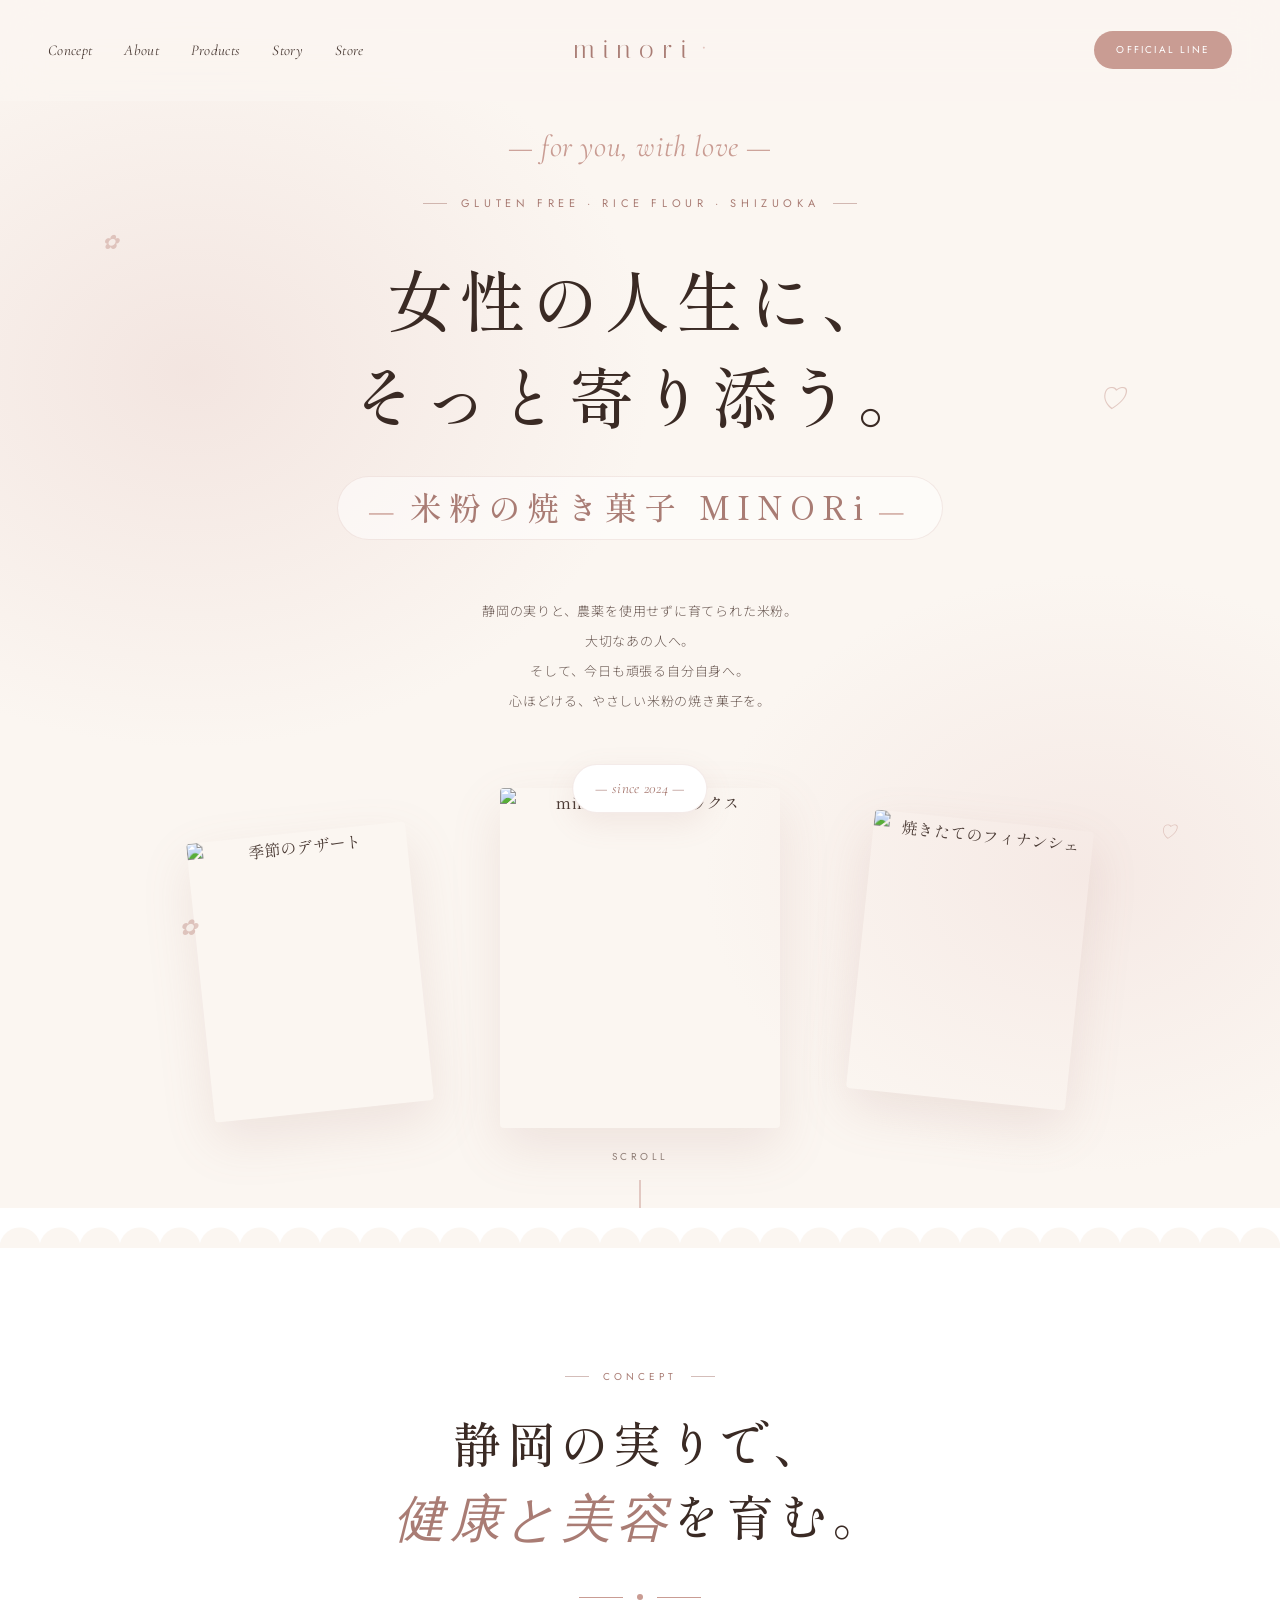
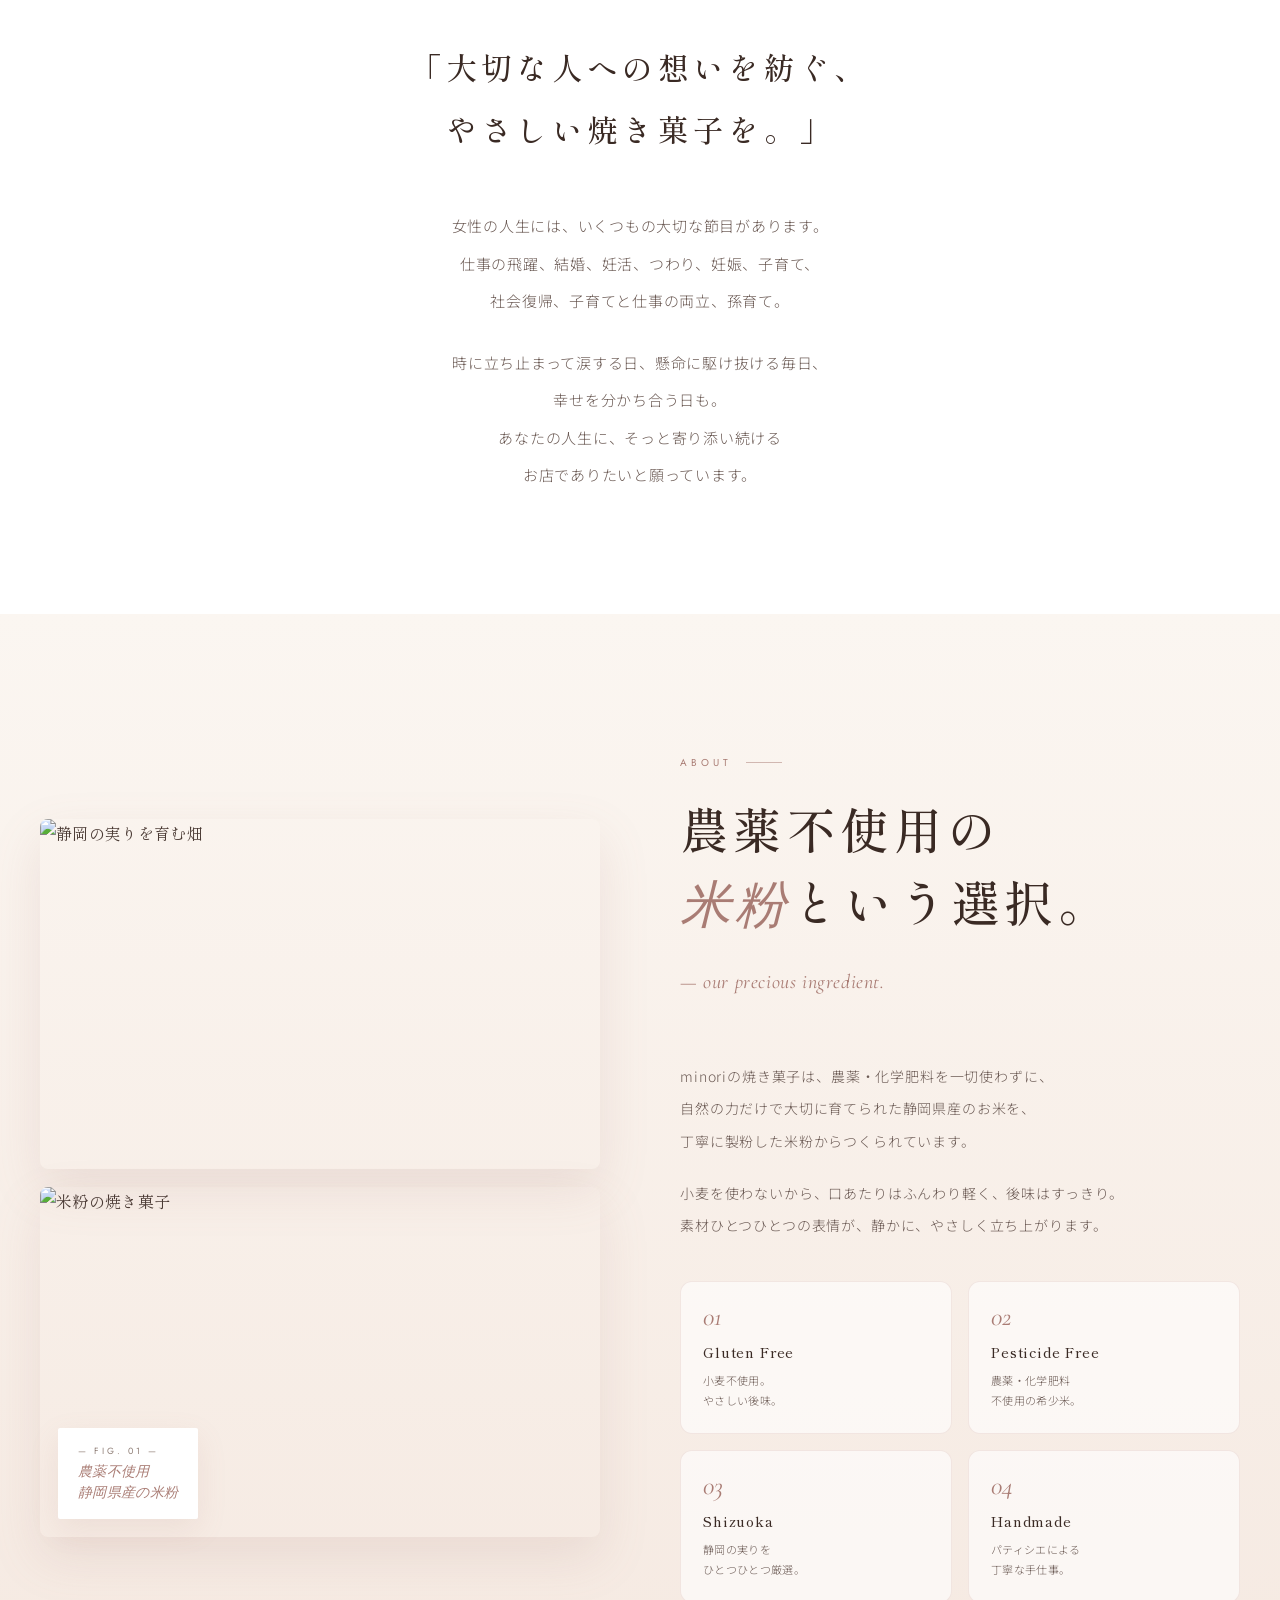
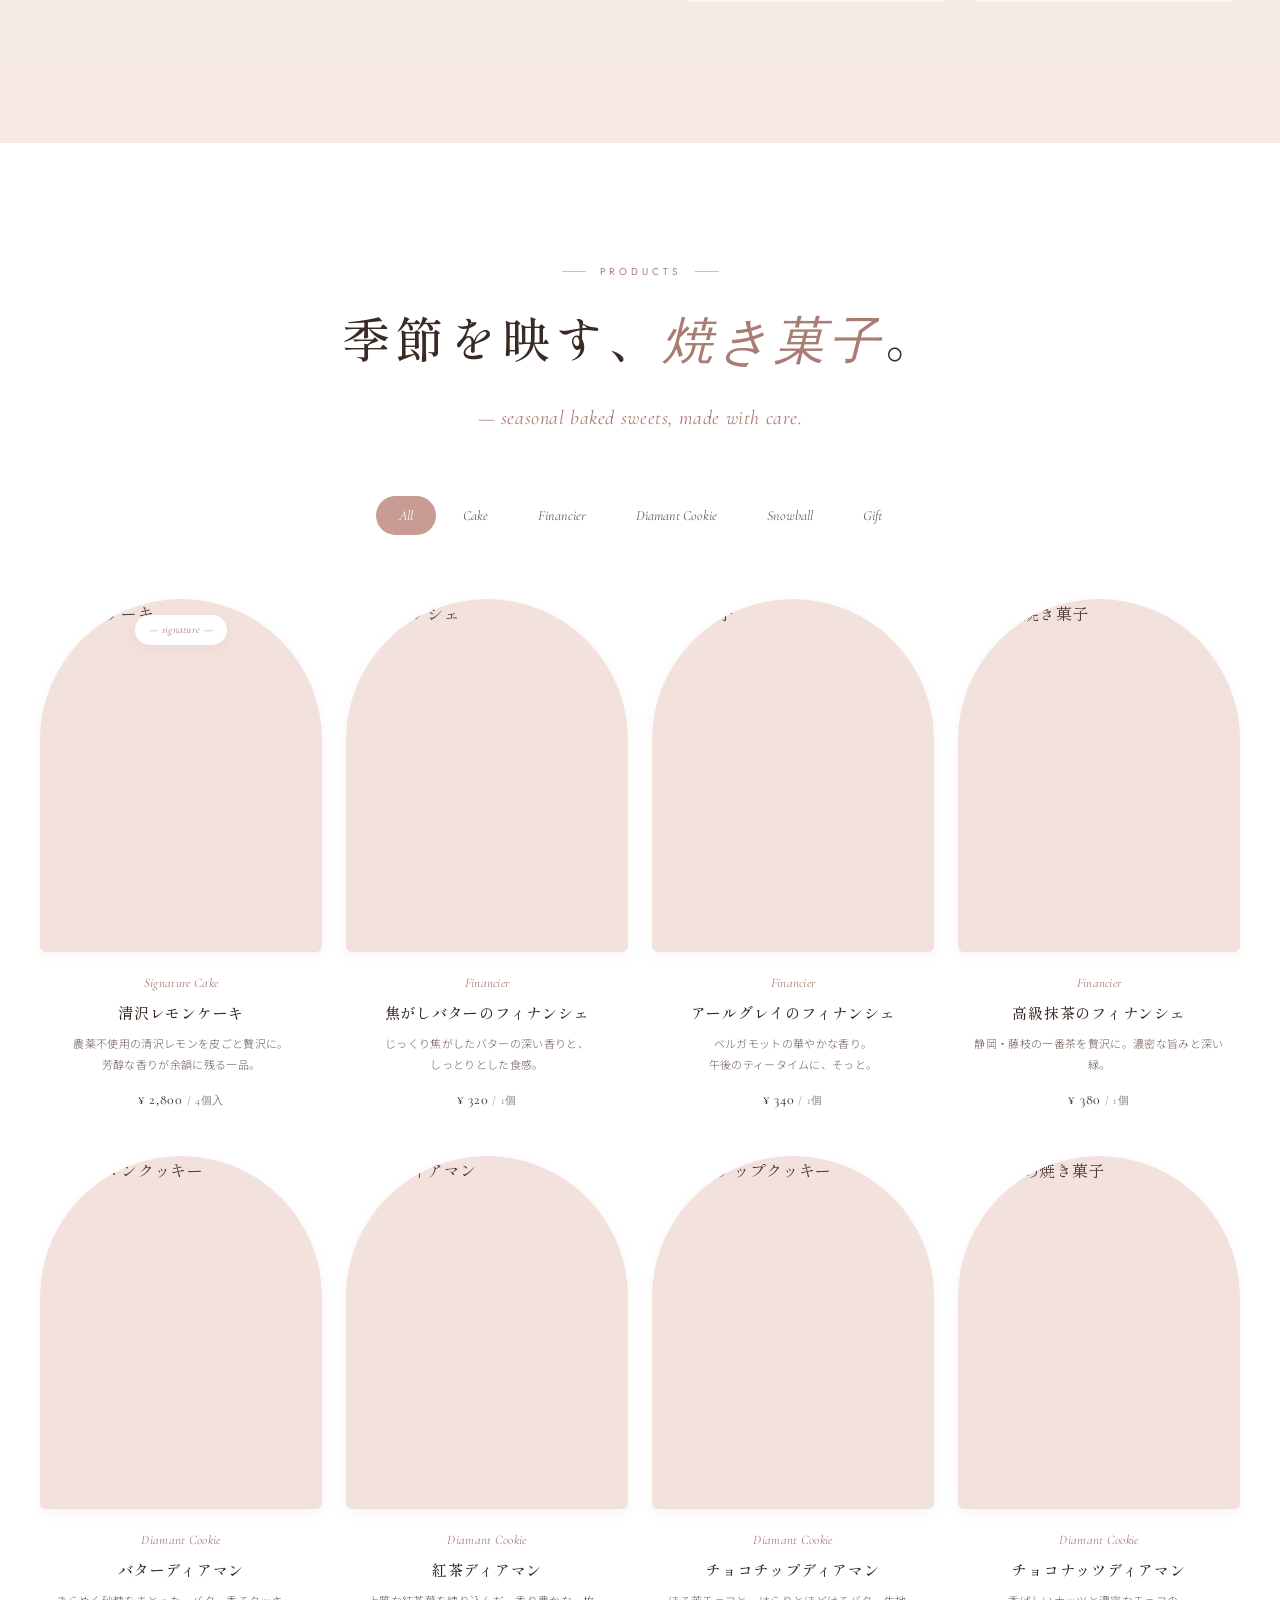
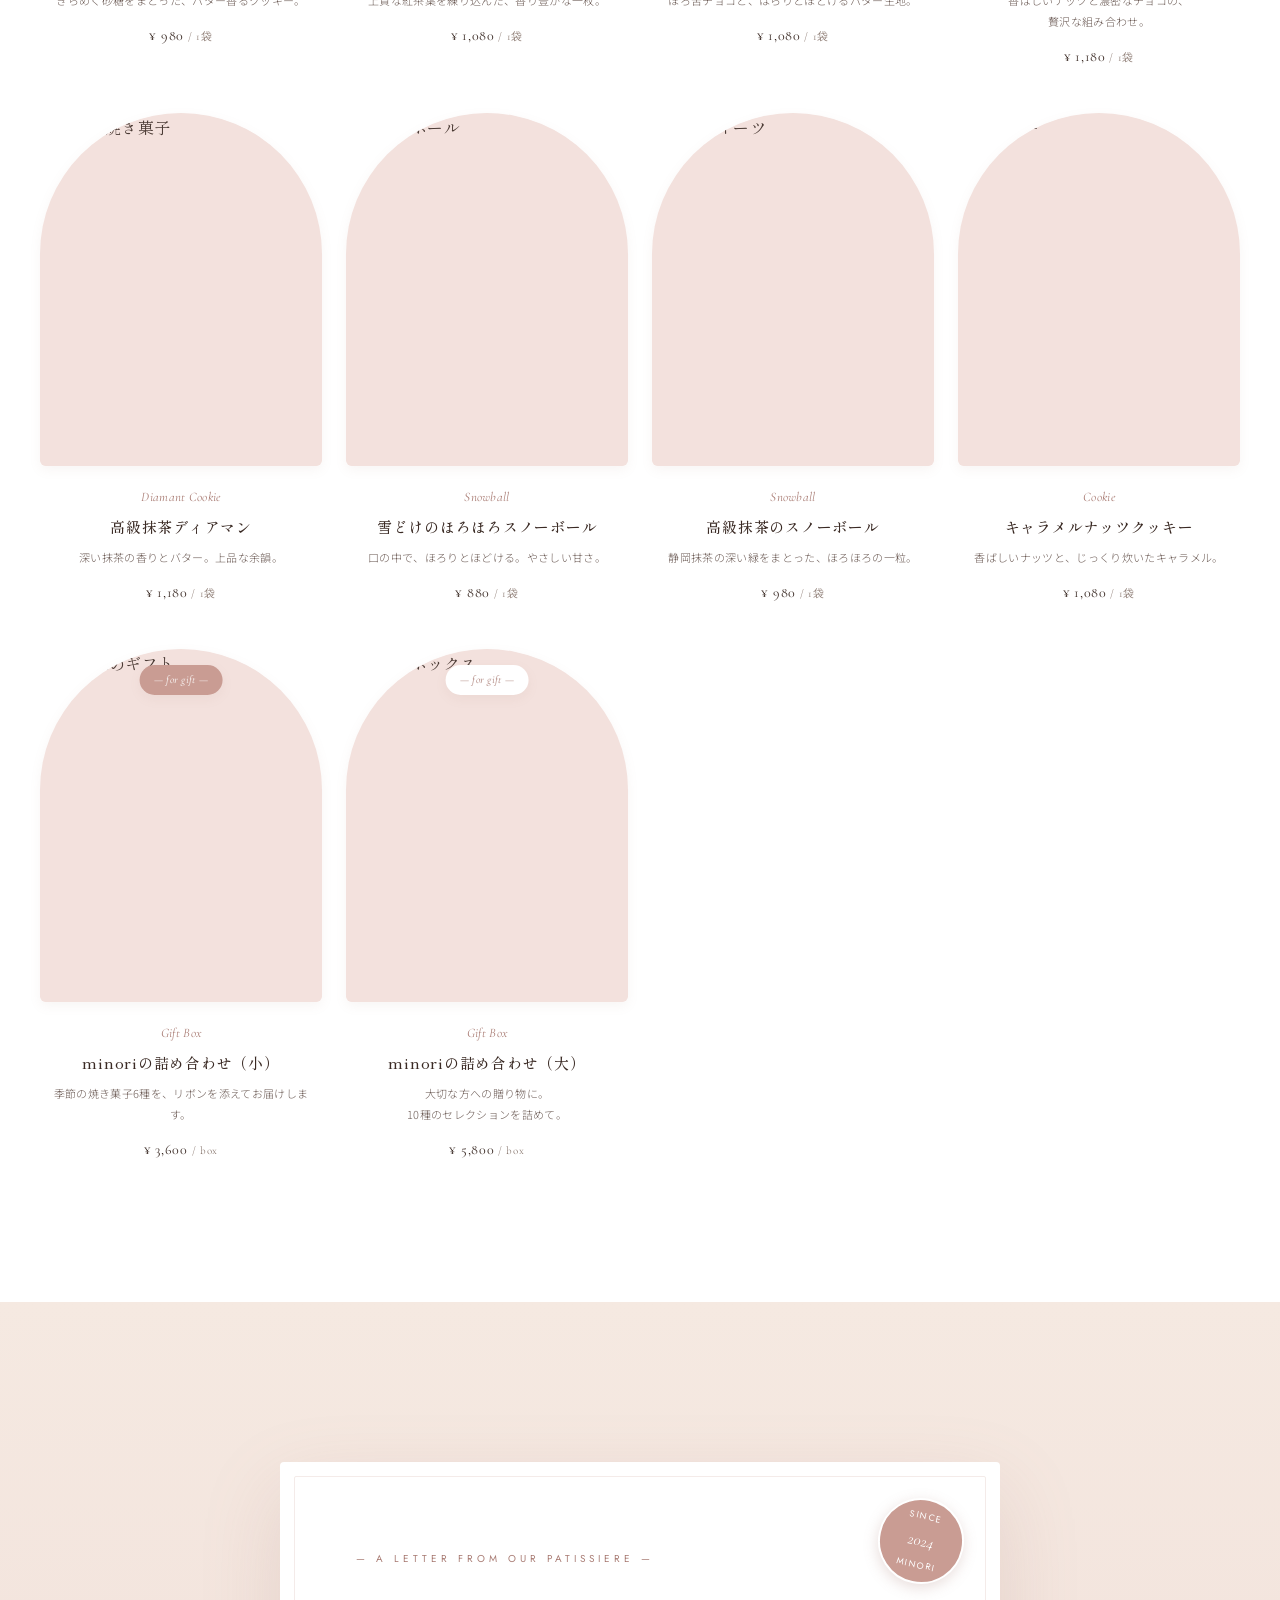
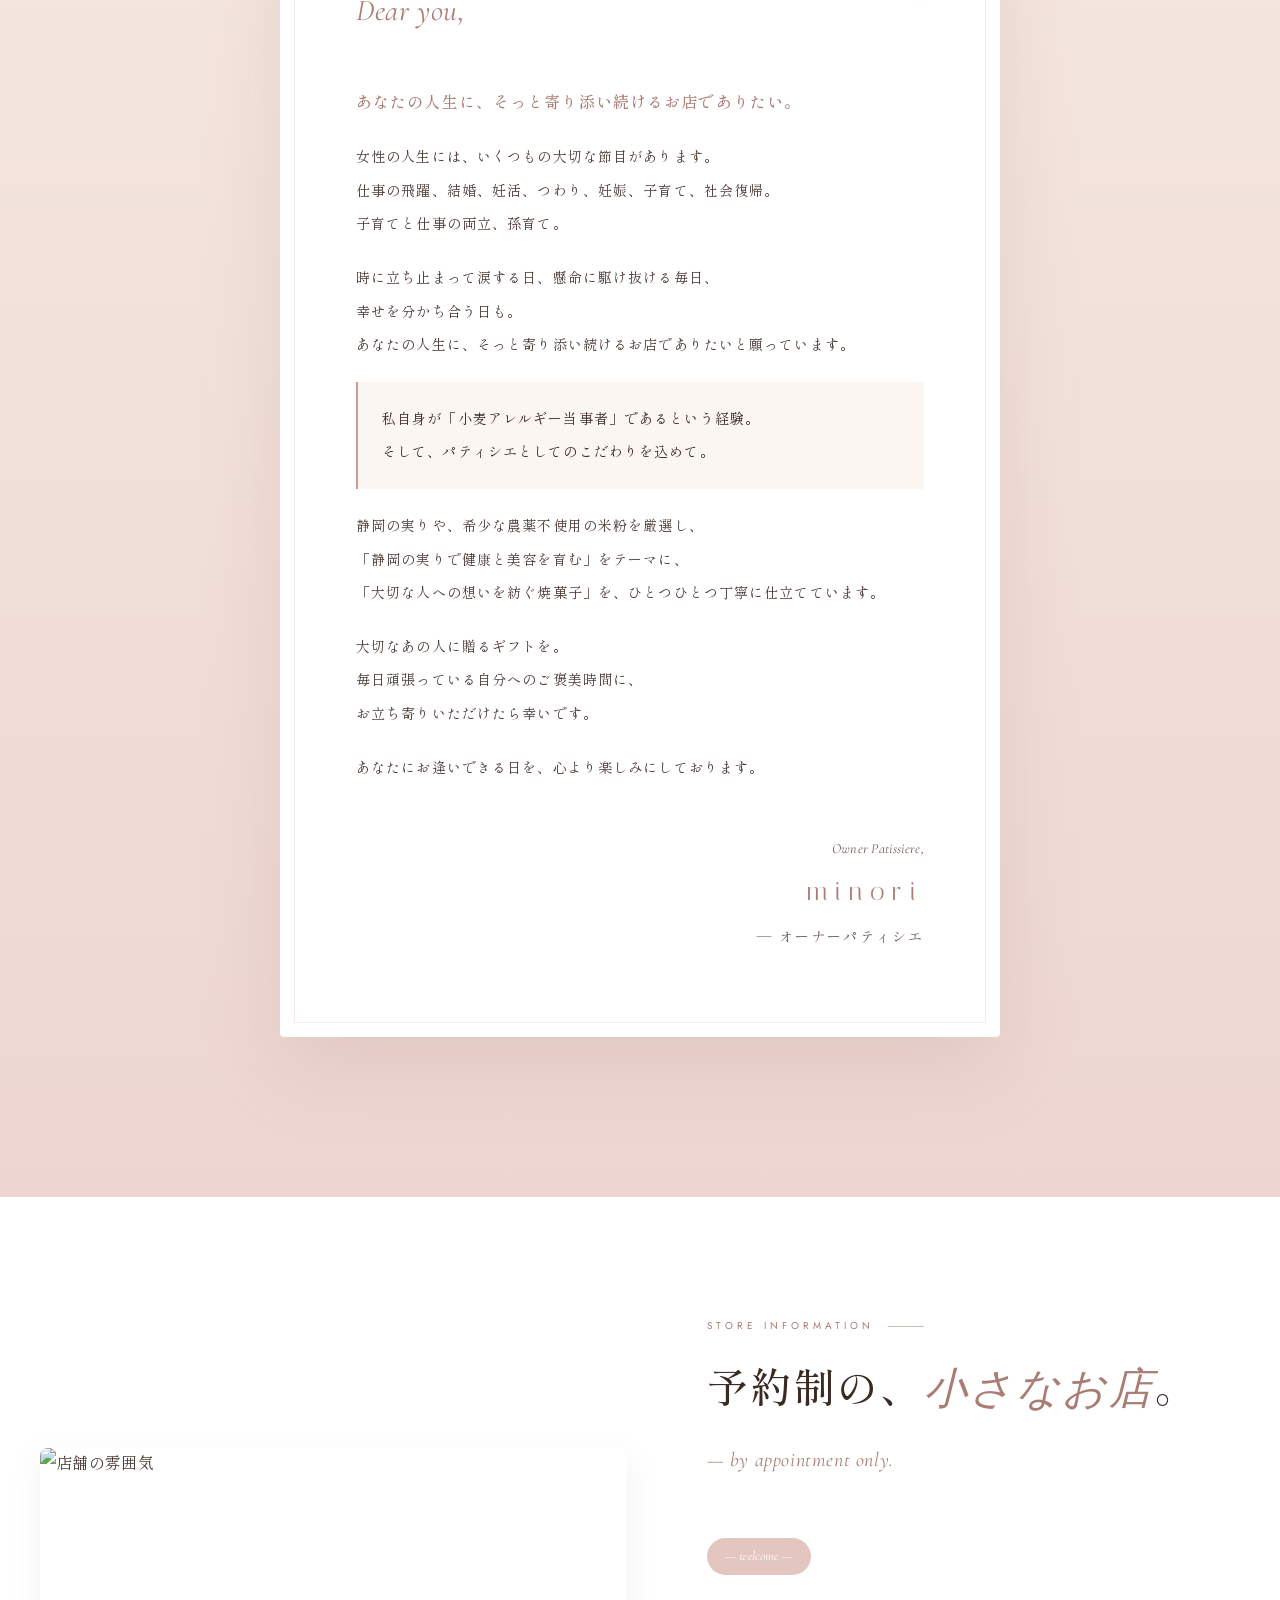
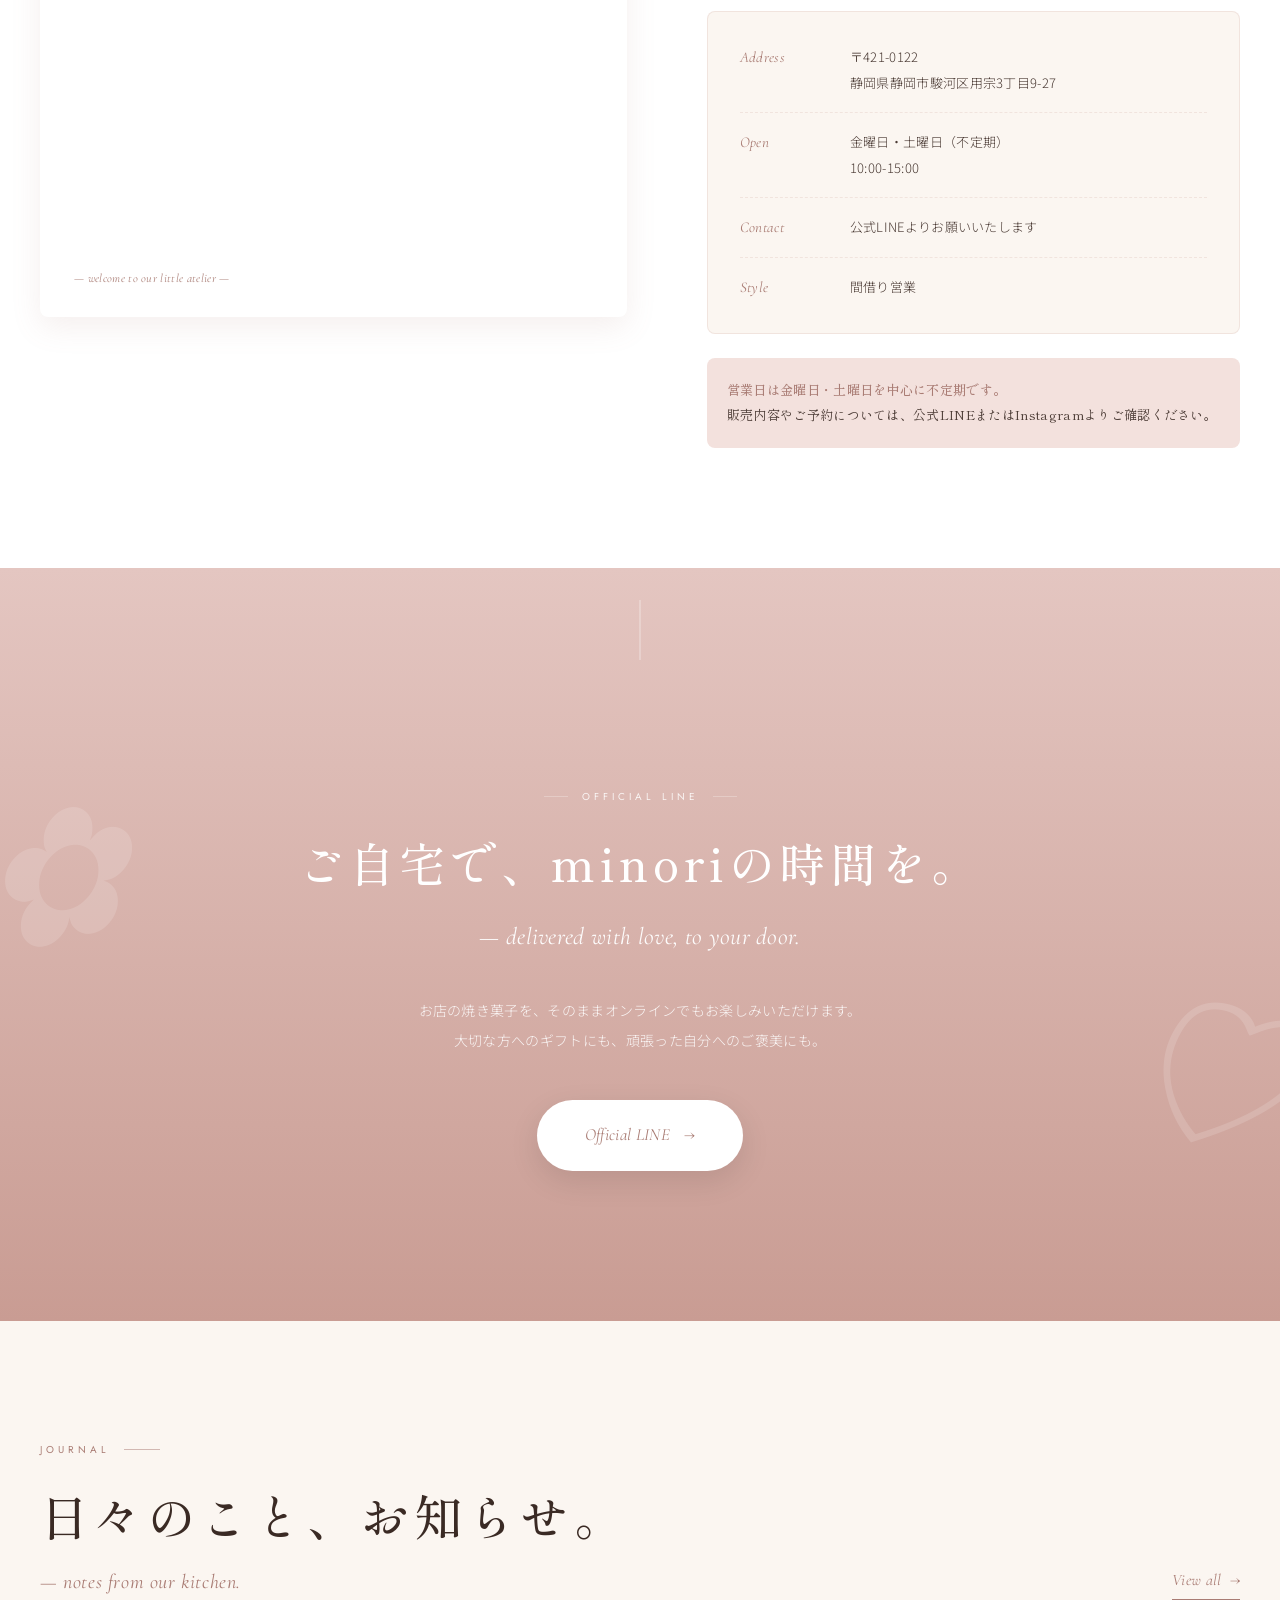
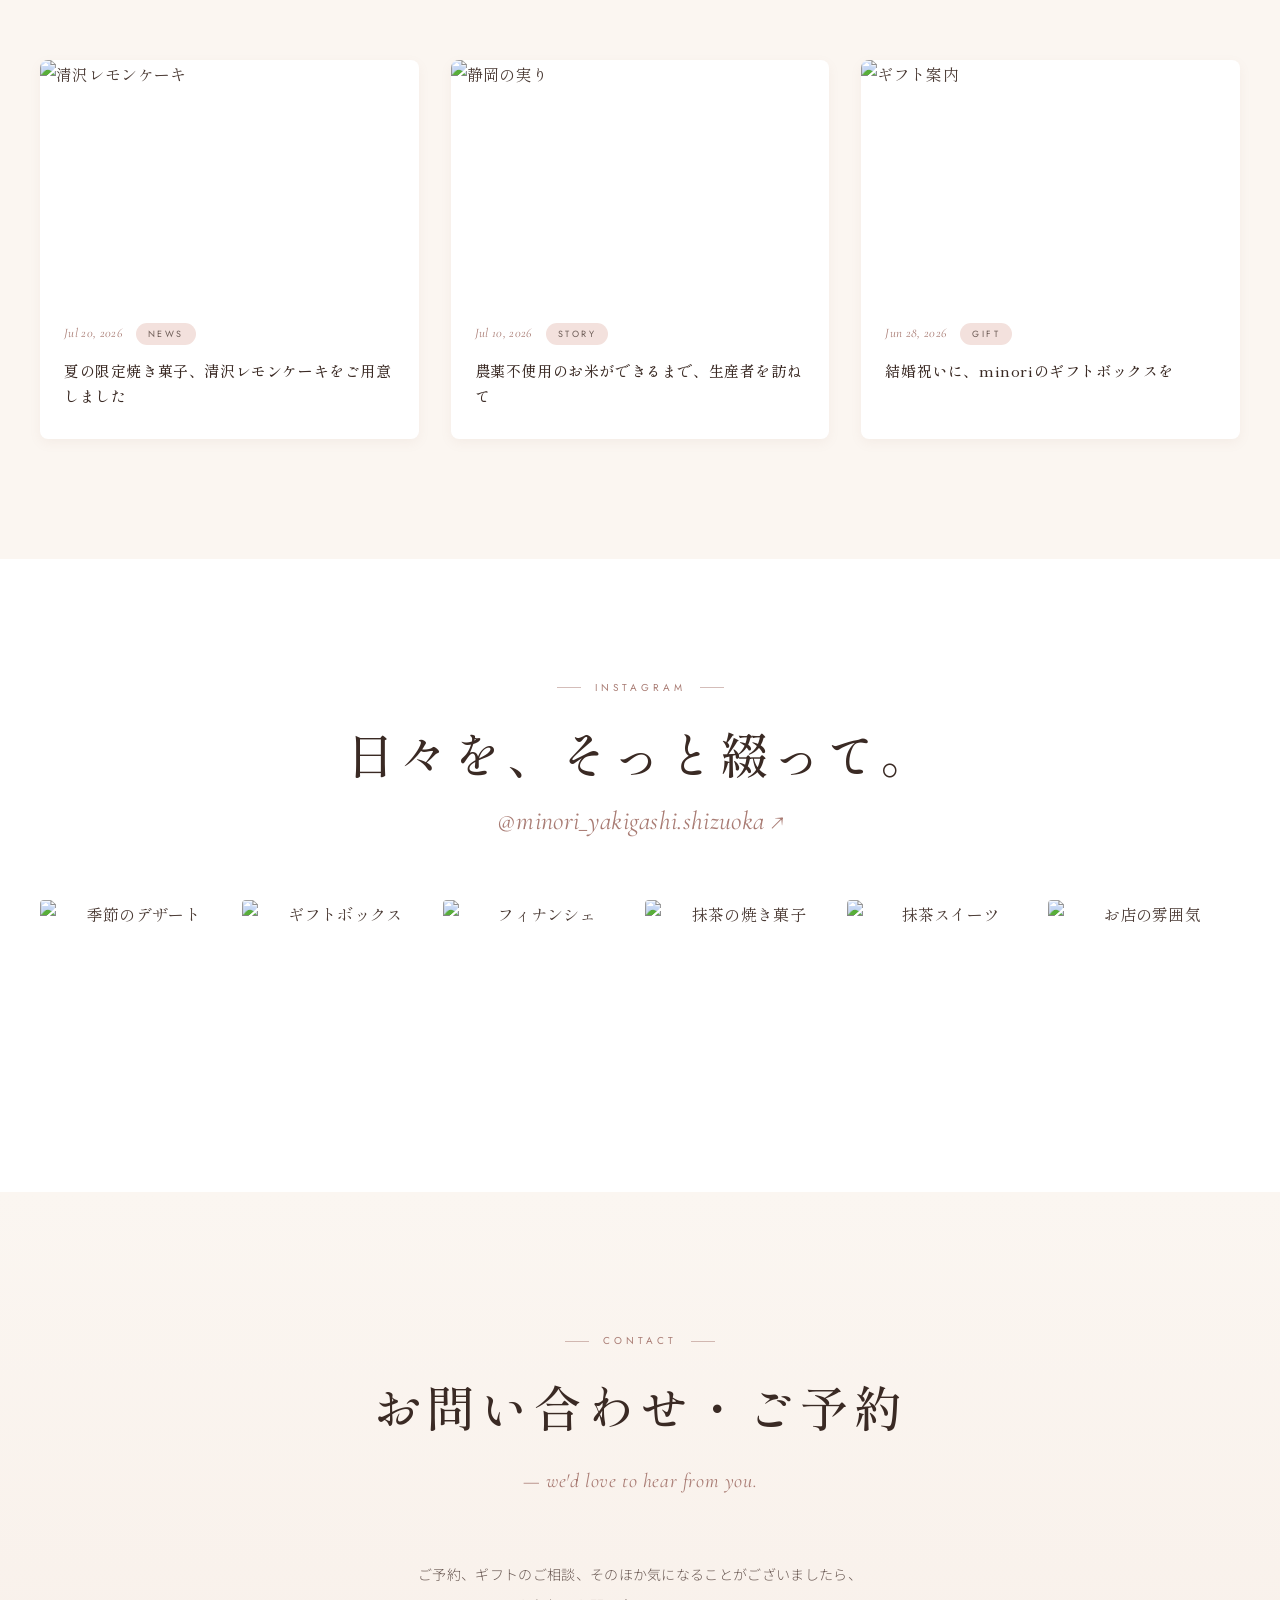
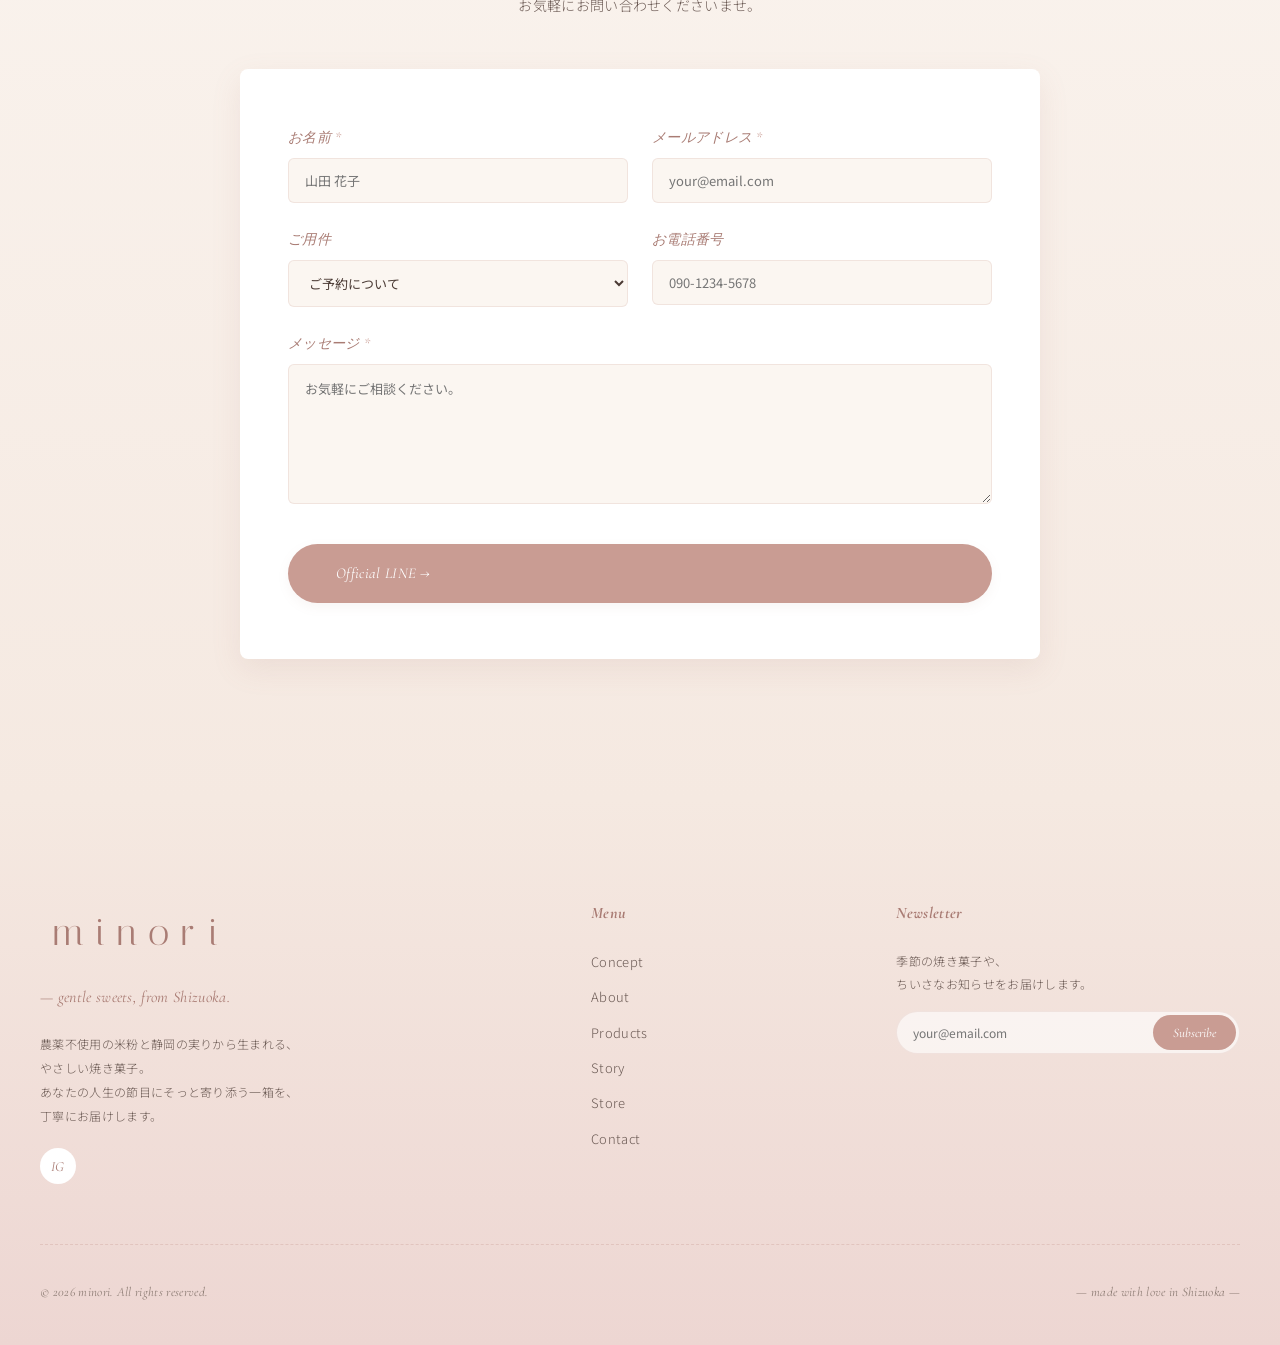
==== commit 85ef2fff: "Add files via upload" ====
--- a/index.html
+++ b/index.html
@@ -23,9 +23,6 @@
   </nav>
   <a href="#" class="logo">minori</a>
   <div class="header-right">
-    <div class="header-lang">
-      <span class="active">JP</span> / <span>EN</span>
-    </div>
     <a href="https://lin.ee/8O09nON" class="header-cart">Official LINE</a>
   </div>
   <button class="menu-btn" aria-label="メニューを開く" aria-expanded="false"><span></span><span></span><span></span></button>
@@ -63,9 +60,9 @@
   </p>
   <div class="hero-collage fade-in d3">
     <div class="hero-badge">— since 2024 —</div>
-    <div class="img img-1"><img class="photo-fit" src="image/94C0A15F-341A-4005-8A80-A7A01DFED787_1_105_c.jpeg" alt="minoriの焼き菓子"></div>
-    <div class="img img-2"><img class="photo-fit" src="image/D18104F6-0AE2-4263-A77D-821DA3BACC09_1_105_c.jpeg" alt="焼き菓子の盛り合わせ"></div>
-    <div class="img img-3"><img class="photo-fit" src="image/087FD5FF-FFD7-451F-AE87-1F81F7FF85D5_1_105_c.jpeg" alt="抹茶の焼き菓子"></div>
+    <div class="img img-1"><img class="photo-fit" src="image/IMG_5290.JPG" alt="季節のデザート"></div>
+    <div class="img img-2"><img class="photo-fit" src="image/IMG_4327.JPG" alt="minoriのギフトボックス"></div>
+    <div class="img img-3"><img class="photo-fit" src="image/IMG_4482.JPG" alt="焼きたてのフィナンシェ"></div>
   </div>
 
   <div class="hero-scroll">Scroll</div>
@@ -105,8 +102,8 @@
 <section class="about" id="about" data-screen-label="03 About">
   <div class="about-grid">
     <div class="about-images fade-in">
-      <div class="img img-1"><img class="photo-fit" src="image/3DF7E6A3-B666-4CA0-AABE-89B9CC795886_1_105_c.jpeg" alt="抹茶の焼き菓子"></div>
-      <div class="img img-2"><img class="photo-fit" src="image/87985CFB-90EC-486C-8C89-8137D1C9EABB_1_105_c.jpeg" alt="個包装された焼き菓子"></div>
+      <div class="img img-1"><img class="photo-fit" src="image/IMG_3795.PNG" alt="静岡の実りを育む畑"></div>
+      <div class="img img-2"><img class="photo-fit" src="image/IMG_4482.JPG" alt="米粉の焼き菓子"></div>
       <div class="img-tag">
         <span class="num">— Fig. 01 —</span>
         農薬不使用<br>静岡県産の米粉
@@ -174,7 +171,7 @@
     <div class="product fade-in" data-cat="cake">
       <div class="product-img">
         <div class="product-ribbon">— signature —</div>
-        <img class="photo-fit" src="image/D7A7015D-E8AA-4740-9710-CBEB9FECCD67_4_5005_c.jpeg" alt="レモンケーキ">
+        <img class="photo-fit" src="image/IMG_5122.JPG" alt="レモンケーキ">
       </div>
       <div class="product-cat">Signature Cake</div>
       <div class="product-name">清沢レモンケーキ</div>
@@ -184,21 +181,21 @@
 
     <!-- Financiers -->
     <div class="product fade-in d1" data-cat="financier">
-      <div class="product-img"><img class="photo-fit" src="image/94C0A15F-341A-4005-8A80-A7A01DFED787_1_105_c.jpeg" alt="フィナンシェ"></div>
+      <div class="product-img"><img class="photo-fit" src="image/IMG_4482.JPG" alt="フィナンシェ"></div>
       <div class="product-cat">Financier</div>
       <div class="product-name">焦がしバターのフィナンシェ</div>
       <div class="product-desc">じっくり焦がしたバターの深い香りと、<br>しっとりとした食感。</div>
       <div class="product-price">¥ 320 <span class="yen">/ 1個</span></div>
     </div>
     <div class="product fade-in d2" data-cat="financier">
-      <div class="product-img"><img class="photo-fit" src="image/47634660-FA8D-4016-A1D9-877B5BDD4DC2_1_105_c.jpeg" alt="焼き菓子"></div>
+      <div class="product-img"><img class="photo-fit" src="image/IMG_4671.JPG" alt="焼き菓子"></div>
       <div class="product-cat">Financier</div>
       <div class="product-name">アールグレイのフィナンシェ</div>
       <div class="product-desc">ベルガモットの華やかな香り。<br>午後のティータイムに、そっと。</div>
       <div class="product-price">¥ 340 <span class="yen">/ 1個</span></div>
     </div>
     <div class="product fade-in d3" data-cat="financier">
-      <div class="product-img"><img class="photo-fit" src="image/087FD5FF-FFD7-451F-AE87-1F81F7FF85D5_1_105_c.jpeg" alt="抹茶の焼き菓子"></div>
+      <div class="product-img"><img class="photo-fit" src="image/IMG_4483.JPG" alt="抹茶の焼き菓子"></div>
       <div class="product-cat">Financier</div>
       <div class="product-name">高級抹茶のフィナンシェ</div>
       <div class="product-desc">静岡・藤枝の一番茶を贅沢に。濃密な旨みと深い緑。</div>
@@ -207,35 +204,35 @@
 
     <!-- Diamant Cookies -->
     <div class="product fade-in" data-cat="diamant">
-      <div class="product-img"><img class="photo-fit" src="image/A9703D93-C857-466E-A6FC-12090D8DC847_1_105_c.jpeg" alt="ディアマンクッキー"></div>
+      <div class="product-img"><img class="photo-fit" src="image/IMG_4941.JPG" alt="ディアマンクッキー"></div>
       <div class="product-cat">Diamant Cookie</div>
       <div class="product-name">バターディアマン</div>
       <div class="product-desc">きらめく砂糖をまとった、バター香るクッキー。</div>
       <div class="product-price">¥ 980 <span class="yen">/ 1袋</span></div>
     </div>
     <div class="product fade-in d1" data-cat="diamant">
-      <div class="product-img"><img class="photo-fit" src="image/F17BEA97-D400-4132-8A27-83D7A607535A_4_5005_c.jpeg" alt="クッキー"></div>
+      <div class="product-img"><img class="photo-fit" src="image/IMG_4957.JPG" alt="紅茶ディアマン"></div>
       <div class="product-cat">Diamant Cookie</div>
       <div class="product-name">紅茶ディアマン</div>
       <div class="product-desc">上質な紅茶葉を練り込んだ、香り豊かな一枚。</div>
       <div class="product-price">¥ 1,080 <span class="yen">/ 1袋</span></div>
     </div>
     <div class="product fade-in d2" data-cat="diamant">
-      <div class="product-img"><img class="photo-fit" src="image/FBA31226-5A91-45E9-8A5F-7F6A935BE8FB_1_105_c.jpeg" alt="チョコチップクッキー"></div>
+      <div class="product-img"><img class="photo-fit" src="image/IMG_4952.JPG" alt="チョコチップクッキー"></div>
       <div class="product-cat">Diamant Cookie</div>
       <div class="product-name">チョコチップディアマン</div>
       <div class="product-desc">ほろ苦チョコと、はらりとほどけるバター生地。</div>
       <div class="product-price">¥ 1,080 <span class="yen">/ 1袋</span></div>
     </div>
     <div class="product fade-in d3" data-cat="diamant">
-      <div class="product-img"><img class="photo-fit" src="image/FFFA160C-D760-48D7-A3F7-729FA4B09405_1_105_c.jpeg" alt="チョコの焼き菓子"></div>
+      <div class="product-img"><img class="photo-fit" src="image/IMG_4489.JPG" alt="チョコの焼き菓子"></div>
       <div class="product-cat">Diamant Cookie</div>
       <div class="product-name">チョコナッツディアマン</div>
       <div class="product-desc">香ばしいナッツと濃密なチョコの、<br>贅沢な組み合わせ。</div>
       <div class="product-price">¥ 1,180 <span class="yen">/ 1袋</span></div>
     </div>
     <div class="product fade-in" data-cat="diamant">
-      <div class="product-img"><img class="photo-fit" src="image/3DF7E6A3-B666-4CA0-AABE-89B9CC795886_1_105_c.jpeg" alt="抹茶の焼き菓子"></div>
+      <div class="product-img"><img class="photo-fit" src="image/IMG_4949.JPG" alt="抹茶の焼き菓子"></div>
       <div class="product-cat">Diamant Cookie</div>
       <div class="product-name">高級抹茶ディアマン</div>
       <div class="product-desc">深い抹茶の香りとバター。上品な余韻。</div>
@@ -244,14 +241,14 @@
 
     <!-- Snowballs -->
     <div class="product fade-in d1" data-cat="snowball">
-      <div class="product-img"><img class="photo-fit" src="image/D1F4D343-6AF0-4E60-ACD5-CD01482F23C3_4_5005_c.jpeg" alt="スノーボール"></div>
+      <div class="product-img"><img class="photo-fit" src="image/IMG_4903.JPG" alt="スノーボール"></div>
       <div class="product-cat">Snowball</div>
       <div class="product-name">雪どけのほろほろスノーボール</div>
       <div class="product-desc">口の中で、ほろりとほどける。やさしい甘さ。</div>
       <div class="product-price">¥ 880 <span class="yen">/ 1袋</span></div>
     </div>
     <div class="product fade-in d2" data-cat="snowball">
-      <div class="product-img"><img class="photo-fit" src="image/0D836C6E-6A2F-41A3-967B-F8C71B5E996D_4_5005_c.jpeg" alt="抹茶スイーツ"></div>
+      <div class="product-img"><img class="photo-fit" src="image/IMG_4902.JPG" alt="抹茶スイーツ"></div>
       <div class="product-cat">Snowball</div>
       <div class="product-name">高級抹茶のスノーボール</div>
       <div class="product-desc">静岡抹茶の深い緑をまとった、ほろほろの一粒。</div>
@@ -260,7 +257,7 @@
 
     <!-- Caramel -->
     <div class="product fade-in d3" data-cat="cake">
-      <div class="product-img"><img class="photo-fit" src="image/9031F094-A658-4DE8-8C6A-72DAD2084527_4_5005_c.jpeg" alt="クッキー"></div>
+      <div class="product-img"><img class="photo-fit" src="image/IMG_4934.JPG" alt="クッキー"></div>
       <div class="product-cat">Cookie</div>
       <div class="product-name">キャラメルナッツクッキー</div>
       <div class="product-desc">香ばしいナッツと、じっくり炊いたキャラメル。</div>
@@ -271,7 +268,7 @@
     <div class="product fade-in" data-cat="gift">
       <div class="product-img">
         <div class="product-ribbon new">— for gift —</div>
-        <img class="photo-fit" src="image/87985CFB-90EC-486C-8C89-8137D1C9EABB_1_105_c.jpeg" alt="minoriのギフト">
+        <img class="photo-fit" src="image/IMG_4695.JPG" alt="minoriのギフト">
       </div>
       <div class="product-cat">Gift Box</div>
       <div class="product-name">minoriの詰め合わせ（小）</div>
@@ -281,7 +278,7 @@
     <div class="product fade-in d1" data-cat="gift">
       <div class="product-img">
         <div class="product-ribbon">— for gift —</div>
-        <img class="photo-fit" src="image/9EB2D949-B4C8-41A3-B172-6855901A2D3E_4_5005_c.jpeg" alt="ギフトボックス">
+        <img class="photo-fit" src="image/IMG_4327.JPG" alt="ギフトボックス">
       </div>
       <div class="product-cat">Gift Box</div>
       <div class="product-name">minoriの詰め合わせ（大）</div>
@@ -341,7 +338,7 @@
 <section class="store" id="store" data-screen-label="06 Store">
   <div class="store-grid">
     <div class="store-image fade-in">
-      <img class="photo-fit" src="image/EF8A7D91-CA54-4635-A4BE-FF7B2E94885D_1_105_c.jpeg" alt="店舗外観">
+      <img class="photo-fit" src="image/IMG_4813.JPG" alt="店舗の雰囲気">
       <div class="caption">— welcome to our little atelier —</div>
     </div>
     <div class="store-text">
@@ -387,21 +384,21 @@
   </div>
   <div class="journal-grid">
     <div class="journal-item fade-in">
-      <div class="img"><img class="photo-fit" src="image/713467E0-5B68-4977-AA4E-E446A1FF4420_1_105_c.jpeg" alt="出店情報"></div>
+      <div class="img"><img class="photo-fit" src="image/IMG_5125.JPG" alt="清沢レモンケーキ"></div>
       <div class="content">
         <div class="meta"><span class="date">Jul 20, 2026</span><span class="cat">News</span></div>
         <div class="title" style="text-align:left;font-size:15px;margin-bottom:0;">夏の限定焼き菓子、清沢レモンケーキをご用意しました</div>
       </div>
     </div>
     <div class="journal-item fade-in d1">
-      <div class="img"><img class="photo-fit" src="image/500BA899-0D97-4DBA-AB2F-7009C1FE6ADD_1_102_o.jpeg" alt="公式LINE案内"></div>
+      <div class="img"><img class="photo-fit" src="image/IMG_3795.PNG" alt="静岡の実り"></div>
       <div class="content">
         <div class="meta"><span class="date">Jul 10, 2026</span><span class="cat">Story</span></div>
         <div class="title" style="text-align:left;font-size:15px;margin-bottom:0;">農薬不使用のお米ができるまで、生産者を訪ねて</div>
       </div>
     </div>
     <div class="journal-item fade-in d2">
-      <div class="img"><img class="photo-fit" src="image/97E7A1DD-7ADD-4428-BEB7-5925B5BB2455_1_105_c.jpeg" alt="ギフト案内"></div>
+      <div class="img"><img class="photo-fit" src="image/IMG_4339.JPG" alt="ギフト案内"></div>
       <div class="content">
         <div class="meta"><span class="date">Jun 28, 2026</span><span class="cat">Gift</span></div>
         <div class="title" style="text-align:left;font-size:15px;margin-bottom:0;">結婚祝いに、minoriのギフトボックスを</div>
@@ -416,12 +413,12 @@
   <h2 class="title fade-in d1" style="margin-bottom:8px;">日々を、そっと綴って。</h2>
   <a href="https://www.instagram.com/minori_yakigashi.shizuoka" class="insta-handle fade-in d1" target="_blank" rel="noopener">@minori_yakigashi.shizuoka ↗</a>
   <div class="insta-grid fade-in d2">
-    <a href="https://www.instagram.com/minori_yakigashi.shizuoka" class="item" target="_blank" rel="noopener"><img class="photo-fit" src="image/001EDBB1-DEEF-41C0-B6F7-577C7AD47260_4_5005_c.jpeg" alt="minoriの販売風景"></a>
-    <a href="https://www.instagram.com/minori_yakigashi.shizuoka" class="item" target="_blank" rel="noopener"><img class="photo-fit" src="image/0D836C6E-6A2F-41A3-967B-F8C71B5E996D_4_5005_c.jpeg" alt="抹茶スイーツ"></a>
-    <a href="https://www.instagram.com/minori_yakigashi.shizuoka" class="item" target="_blank" rel="noopener"><img class="photo-fit" src="image/1F0C427D-101B-41F6-ABB5-8DA3B8DBFD2B_4_5005_c.jpeg" alt="焼き菓子の販売"></a>
-    <a href="https://www.instagram.com/minori_yakigashi.shizuoka" class="item" target="_blank" rel="noopener"><img class="photo-fit" src="image/87985CFB-90EC-486C-8C89-8137D1C9EABB_1_105_c.jpeg" alt="ギフト"></a>
-    <a href="https://www.instagram.com/minori_yakigashi.shizuoka" class="item" target="_blank" rel="noopener"><img class="photo-fit" src="image/D7A7015D-E8AA-4740-9710-CBEB9FECCD67_4_5005_c.jpeg" alt="レモンケーキ"></a>
-    <a href="https://www.instagram.com/minori_yakigashi.shizuoka" class="item" target="_blank" rel="noopener"><img class="photo-fit" src="image/F697F9F5-02A3-4949-833D-6AEB0223D794_4_5005_c.jpeg" alt="焼き菓子"></a>
+    <a href="https://www.instagram.com/minori_yakigashi.shizuoka" class="item" target="_blank" rel="noopener"><img class="photo-fit" src="image/IMG_5290.JPG" alt="季節のデザート"></a>
+    <a href="https://www.instagram.com/minori_yakigashi.shizuoka" class="item" target="_blank" rel="noopener"><img class="photo-fit" src="image/IMG_4327.JPG" alt="ギフトボックス"></a>
+    <a href="https://www.instagram.com/minori_yakigashi.shizuoka" class="item" target="_blank" rel="noopener"><img class="photo-fit" src="image/IMG_4482.JPG" alt="フィナンシェ"></a>
+    <a href="https://www.instagram.com/minori_yakigashi.shizuoka" class="item" target="_blank" rel="noopener"><img class="photo-fit" src="image/IMG_4483.JPG" alt="抹茶の焼き菓子"></a>
+    <a href="https://www.instagram.com/minori_yakigashi.shizuoka" class="item" target="_blank" rel="noopener"><img class="photo-fit" src="image/IMG_4902.JPG" alt="抹茶スイーツ"></a>
+    <a href="https://www.instagram.com/minori_yakigashi.shizuoka" class="item" target="_blank" rel="noopener"><img class="photo-fit" src="image/IMG_4813.JPG" alt="お店の雰囲気"></a>
   </div>
 </section>
 
@@ -498,16 +495,6 @@
         <li><a href="#contact">Contact</a></li>
       </ul>
     </div>
-    <div class="footer-col">
-      <h4>Shop</h4>
-      <ul>
-        <li><a href="https://lin.ee/8O09nON">Official LINE</a></li>
-        <li><a href="#products">Gift Box</a></li>
-        <li><a href="#">Shipping</a></li>
-        <li><a href="#">Returns</a></li>
-        <li><a href="#contact">Contact</a></li>
-      </ul>
-    </div>
     <div class="footer-col footer-newsletter">
       <h4>Newsletter</h4>
       <p>季節の焼き菓子や、<br>ちいさなお知らせをお届けします。</p>
--- a/style.css
+++ b/style.css
@@ -263,22 +263,27 @@
     max-width:1200px;margin:0 auto;
     display:grid;grid-template-columns:1fr 1fr;gap:80px;align-items:center;
   }
-  .about-images{position:relative;height:540px;}
+  .about-images{
+    position:relative;
+    height:auto;
+    display:grid;
+    gap:18px;
+  }
   .about-images .img{
-    position:absolute;overflow:hidden;box-shadow:var(--shadow-lg);
+    position:relative;overflow:hidden;box-shadow:var(--shadow-lg);
     transition:transform .8s ease;
   }
   .about-images .img .ph{width:100%;height:100%;}
   .about-images .img-1{
-    left:0;top:0;width:62%;height:420px;
-    border-radius:200px 200px 4px 4px;
+    width:100%;height:auto;aspect-ratio:16/10;
+    border-radius:8px;
   }
   .about-images .img-2{
-    right:0;bottom:0;width:56%;height:340px;
-    border-radius:4px 4px 200px 200px;
+    width:100%;height:auto;aspect-ratio:16/10;
+    border-radius:8px;
   }
   .about-images .img-tag{
-    position:absolute;bottom:-16px;left:-16px;z-index:3;
+    position:absolute;bottom:18px;left:18px;z-index:3;
     background:#fff;padding:16px 20px;border-radius:2px;box-shadow:var(--shadow-md);
     font-family:"Cormorant Garamond",serif;font-style:italic;font-size:14px;color:var(--rose-deep);
     max-width:200px;line-height:1.5;
@@ -624,7 +629,7 @@
   }
   .footer-top{
     max-width:1200px;margin:0 auto;
-    display:grid;grid-template-columns:2fr 1fr 1fr 1.4fr;gap:60px;
+    display:grid;grid-template-columns:2fr 1fr 1.4fr;gap:60px;
     padding-bottom:60px;border-bottom:1px dashed rgba(201,156,147,.35);
   }
   .footer-brand .logo-large{
@@ -755,7 +760,7 @@
     section{padding:80px 20px;}
     .about-grid,.store-grid{grid-template-columns:1fr;gap:60px;}
     .store-title{white-space:normal;}
-    .about-images{height:420px;}
+    .about-images{height:auto;}
     .products-grid{grid-template-columns:1fr 1fr;gap:32px 16px;}
     .story-inner{padding:56px 32px;}
     .story-stamp{width:70px;height:70px;top:20px;right:20px;}
@@ -837,10 +842,15 @@
     }
 
     .about-grid,.store-grid{gap:44px;}
-    .about-images{height:320px;}
-    .about-images .img-1{width:74%;height:230px;}
-    .about-images .img-2{width:42%;height:150px;right:0;bottom:0;}
-    .about-images .img-tag{left:12px;bottom:14px;font-size:12px;}
+    .about-images{height:auto;gap:14px;}
+    .about-images .img-1,
+    .about-images .img-2{
+      width:100%;
+      height:auto;
+      aspect-ratio:16/10;
+      border-radius:8px;
+    }
+    .about-images .img-tag{left:12px;bottom:12px;font-size:12px;}
     .about-text p{
       font-size:13px;
       line-height:2.1;
@@ -914,7 +924,7 @@
     .store-note{padding:18px 16px;font-size:12px;line-height:1.9;}
 
     .cta{padding:96px 18px;}
-    .cta h2{font-size:26px;line-height:1.75;letter-spacing:.06em;}
+    .cta h2{font-size:24px;line-height:1.75;letter-spacing:.04em;}
     .cta p{font-size:13px;line-height:2;max-width:310px;}
     .cta-decoration{display:none;}
 
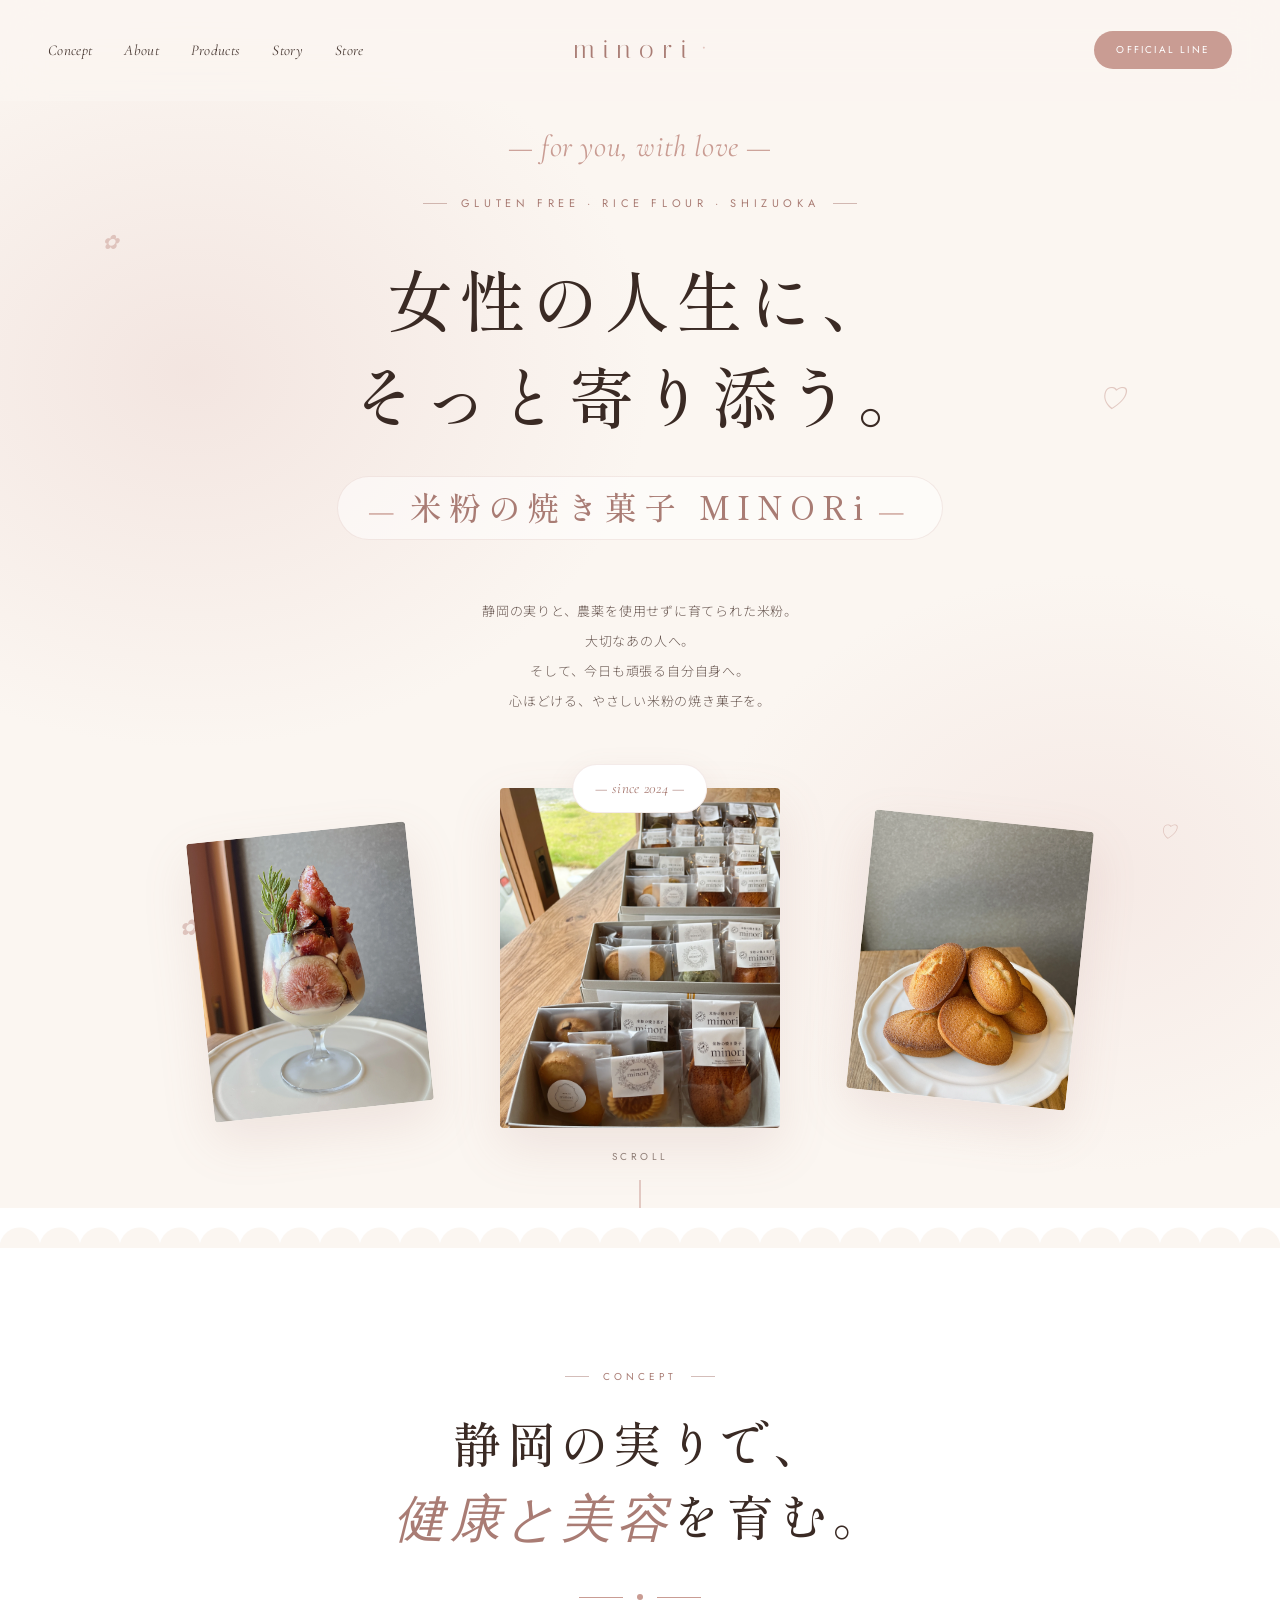
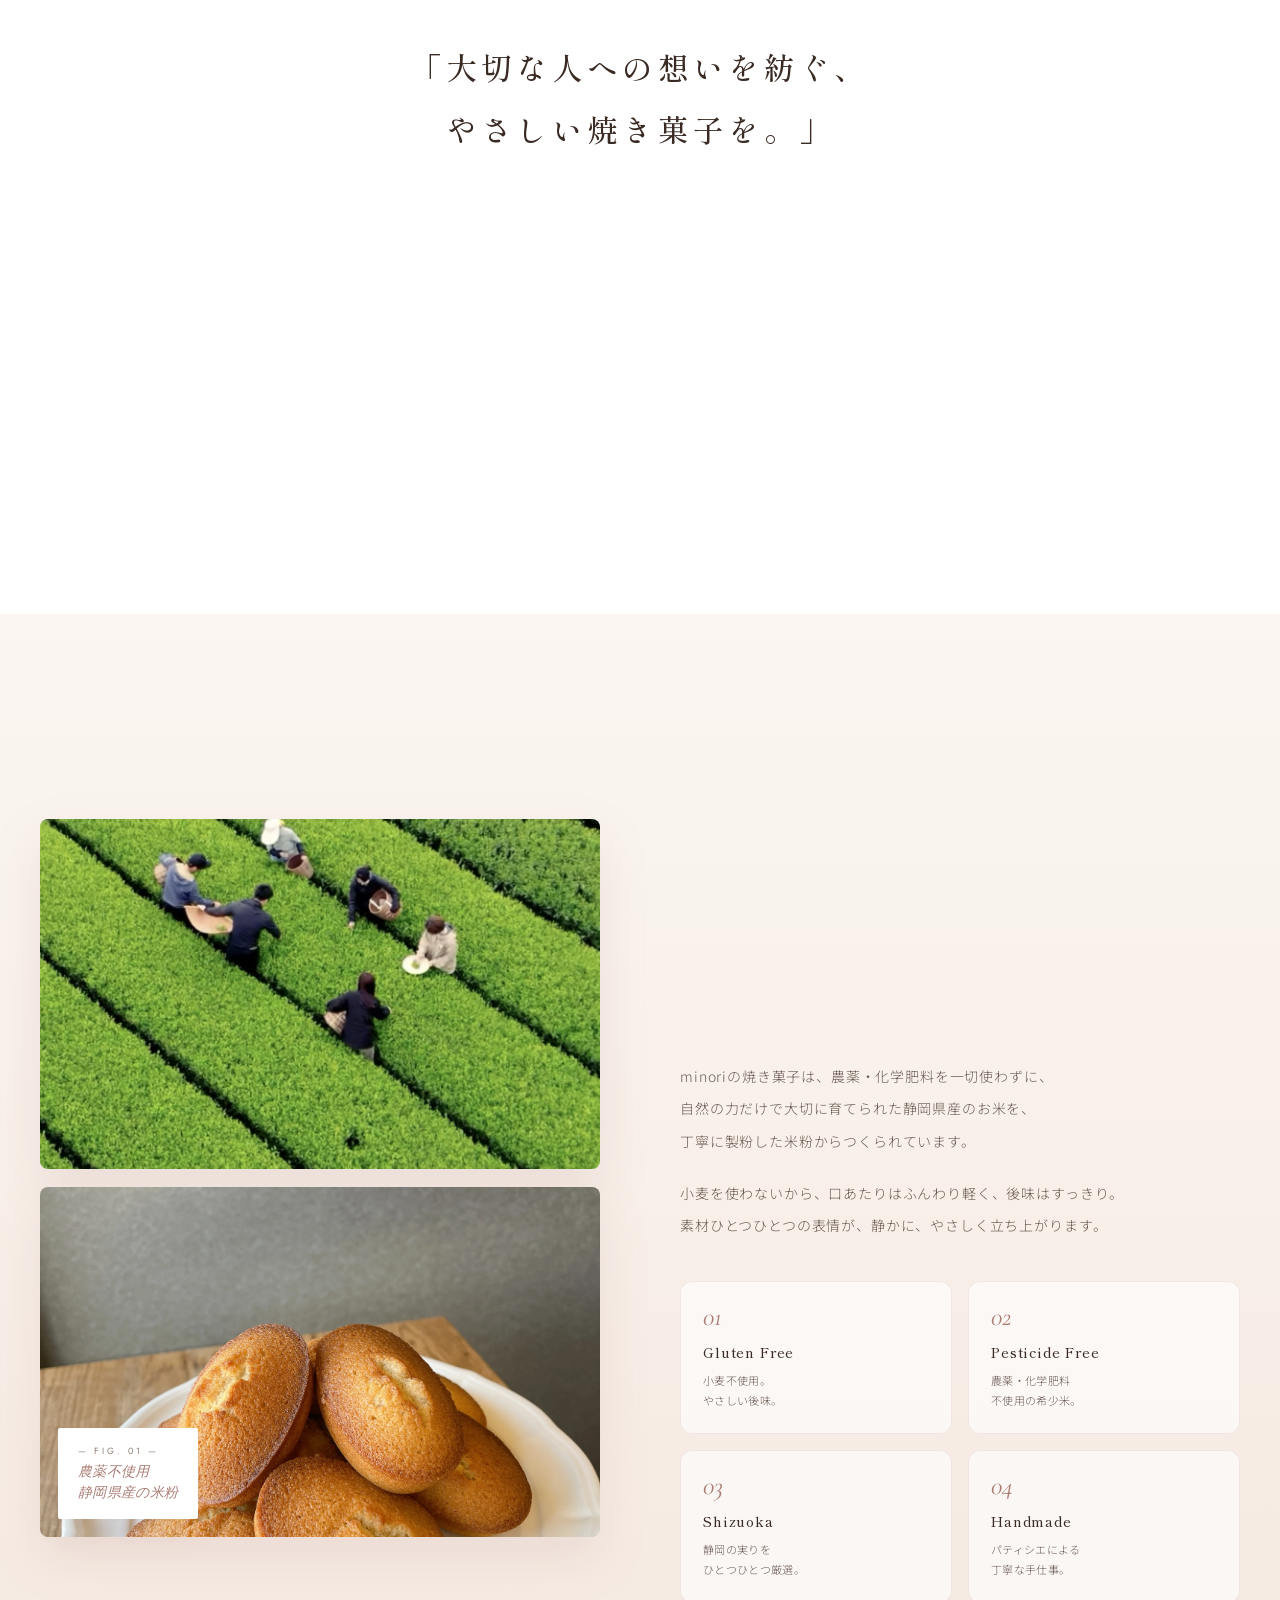
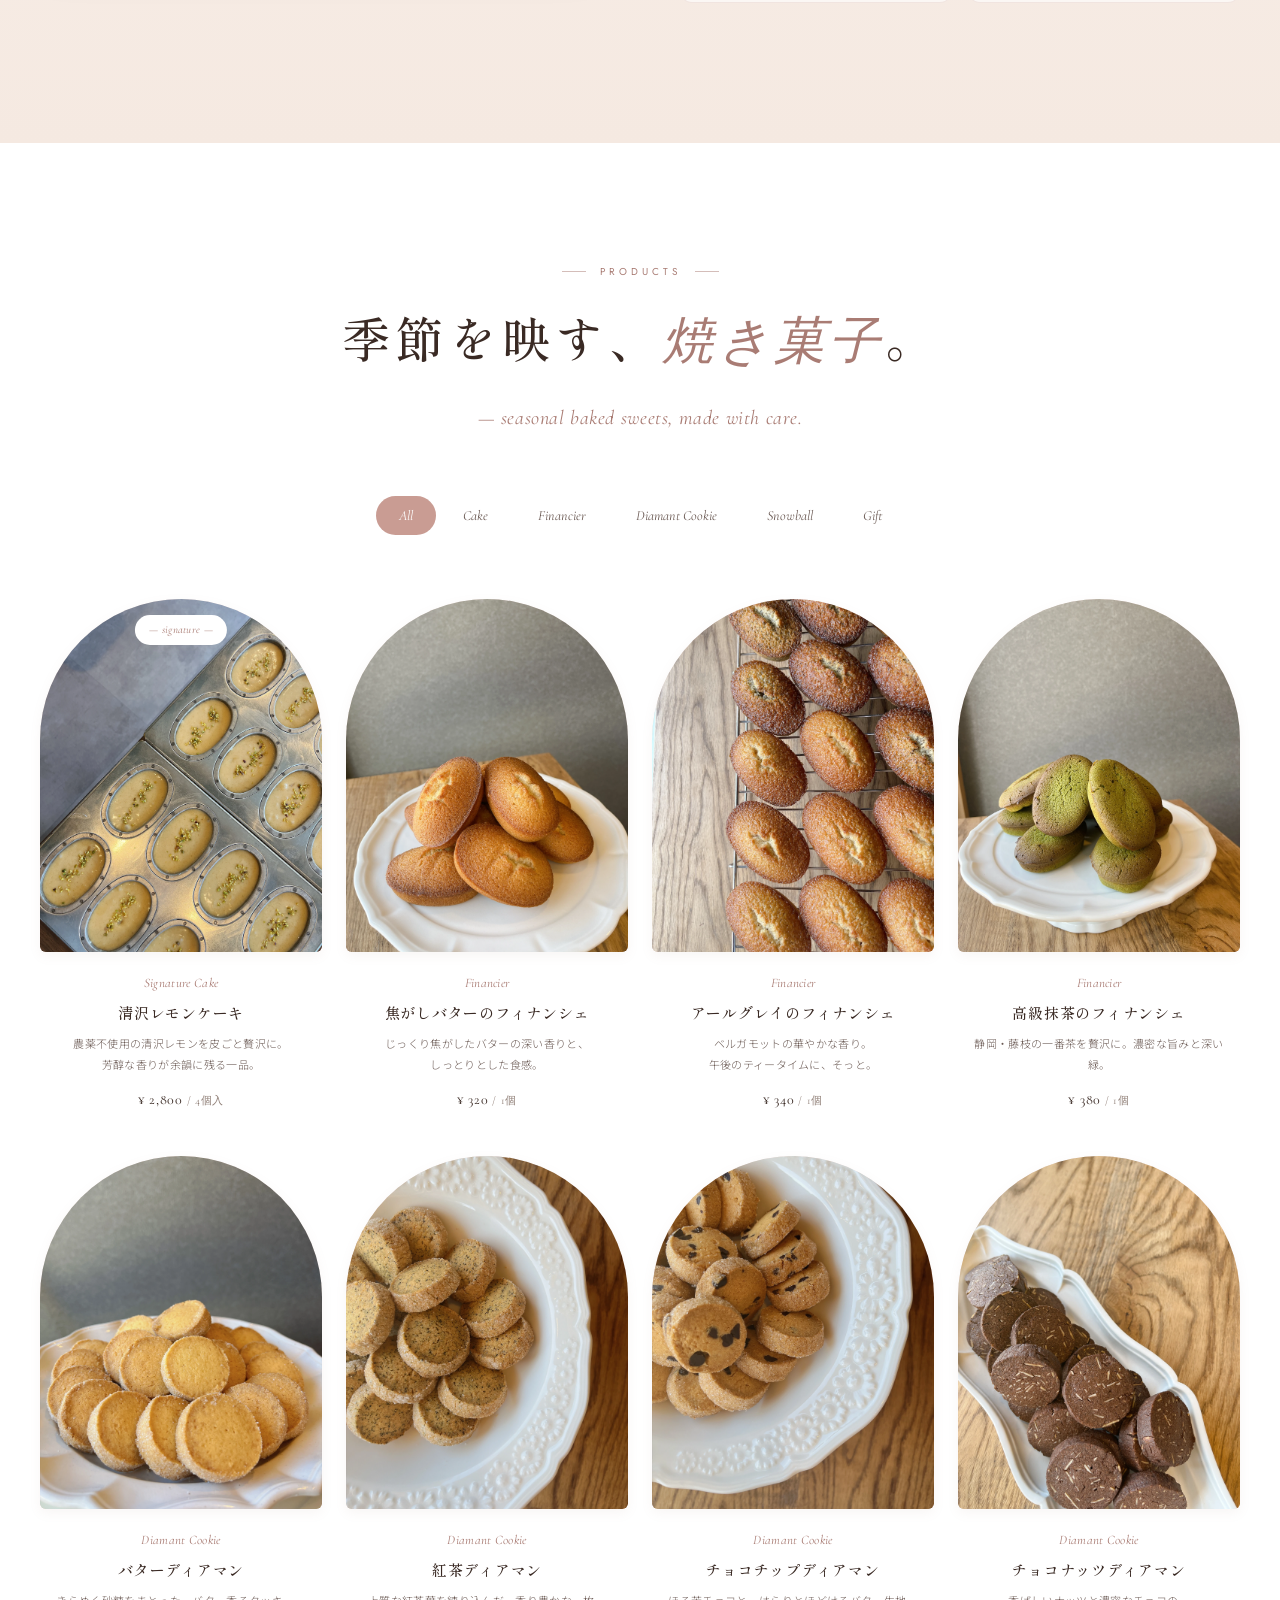
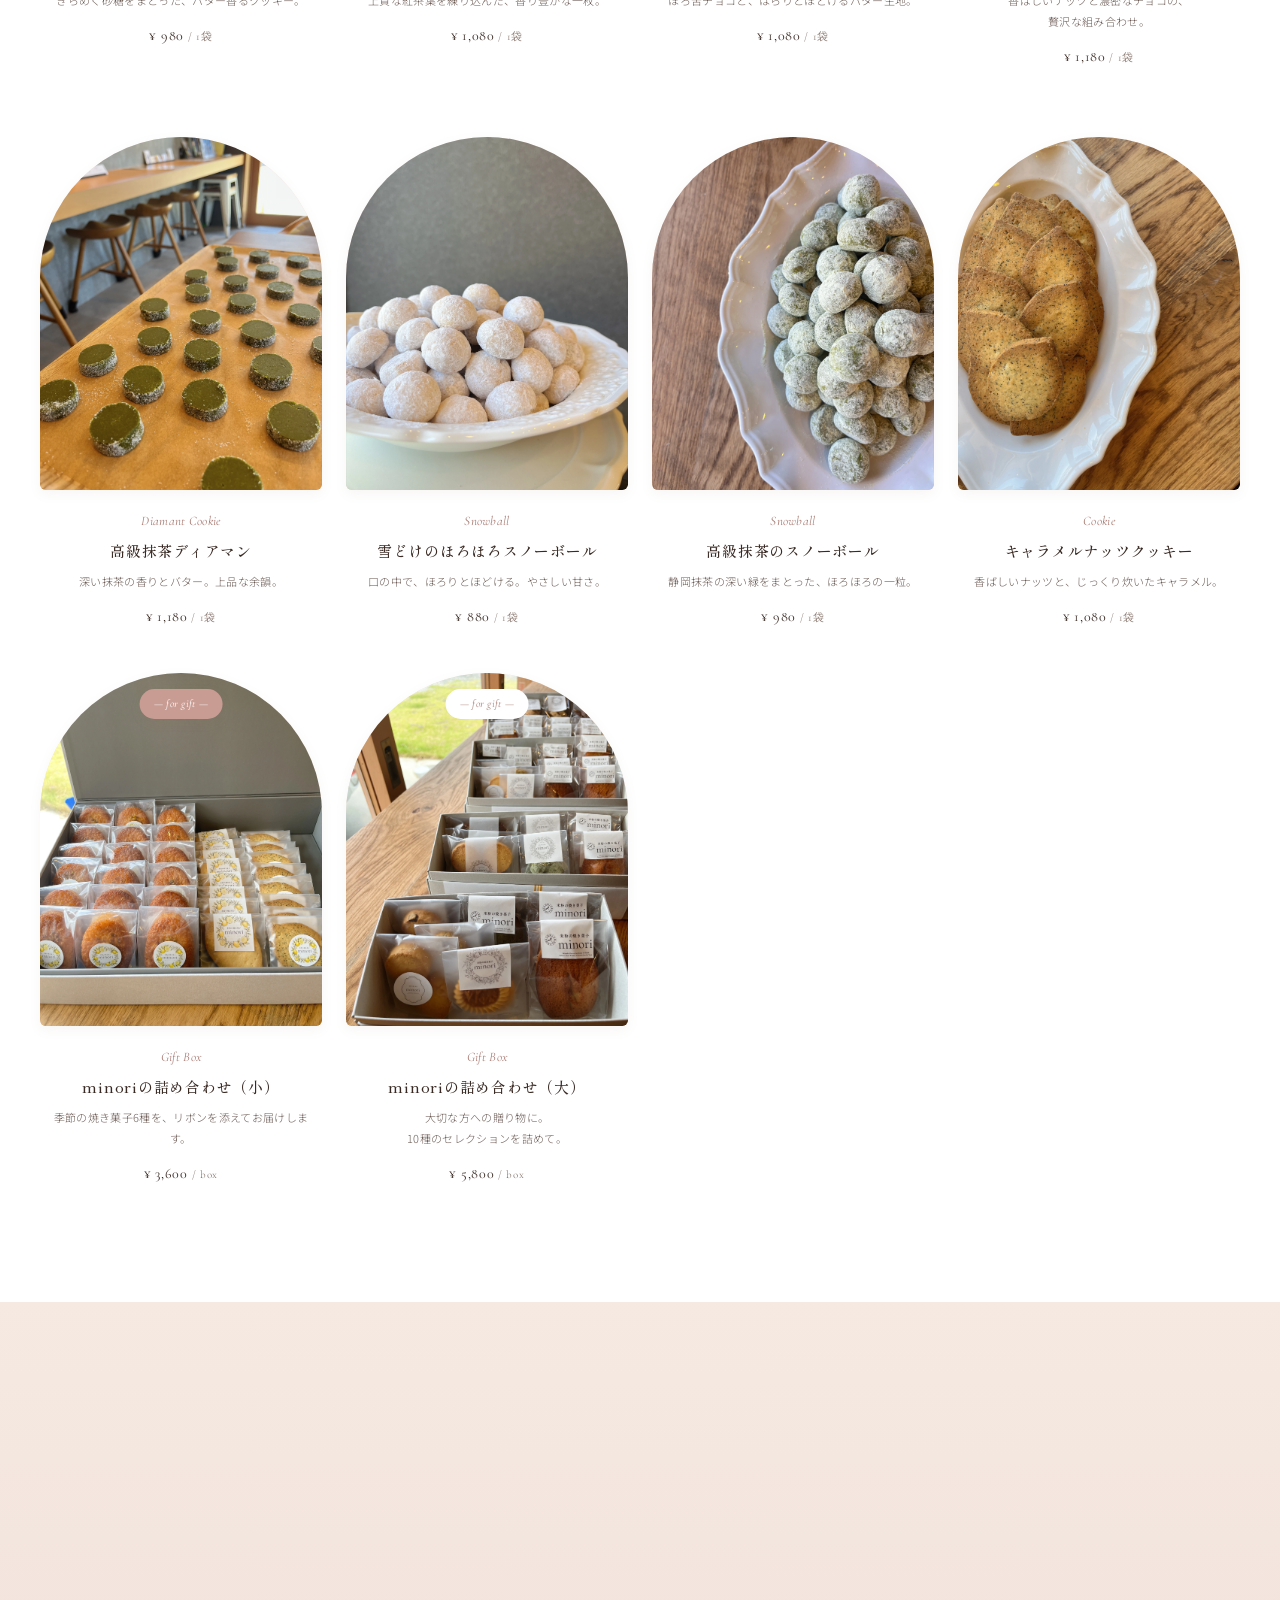
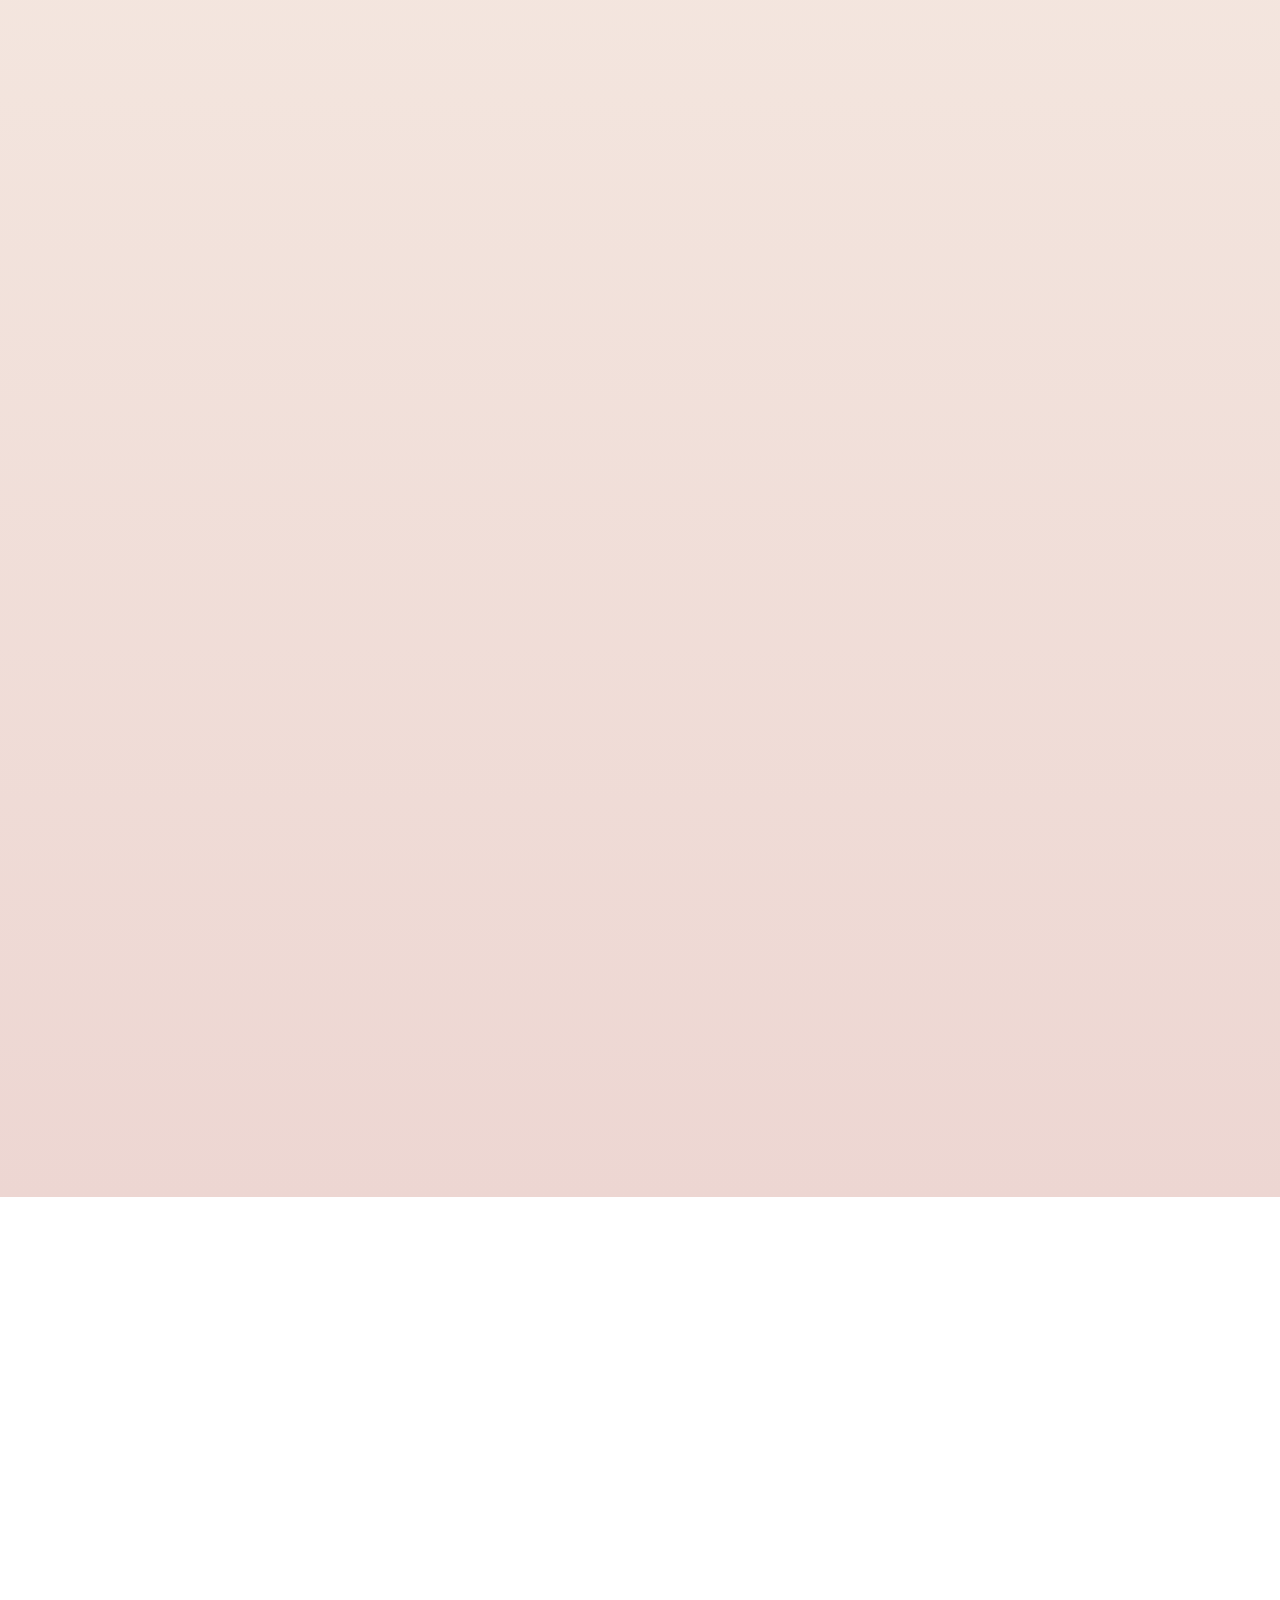
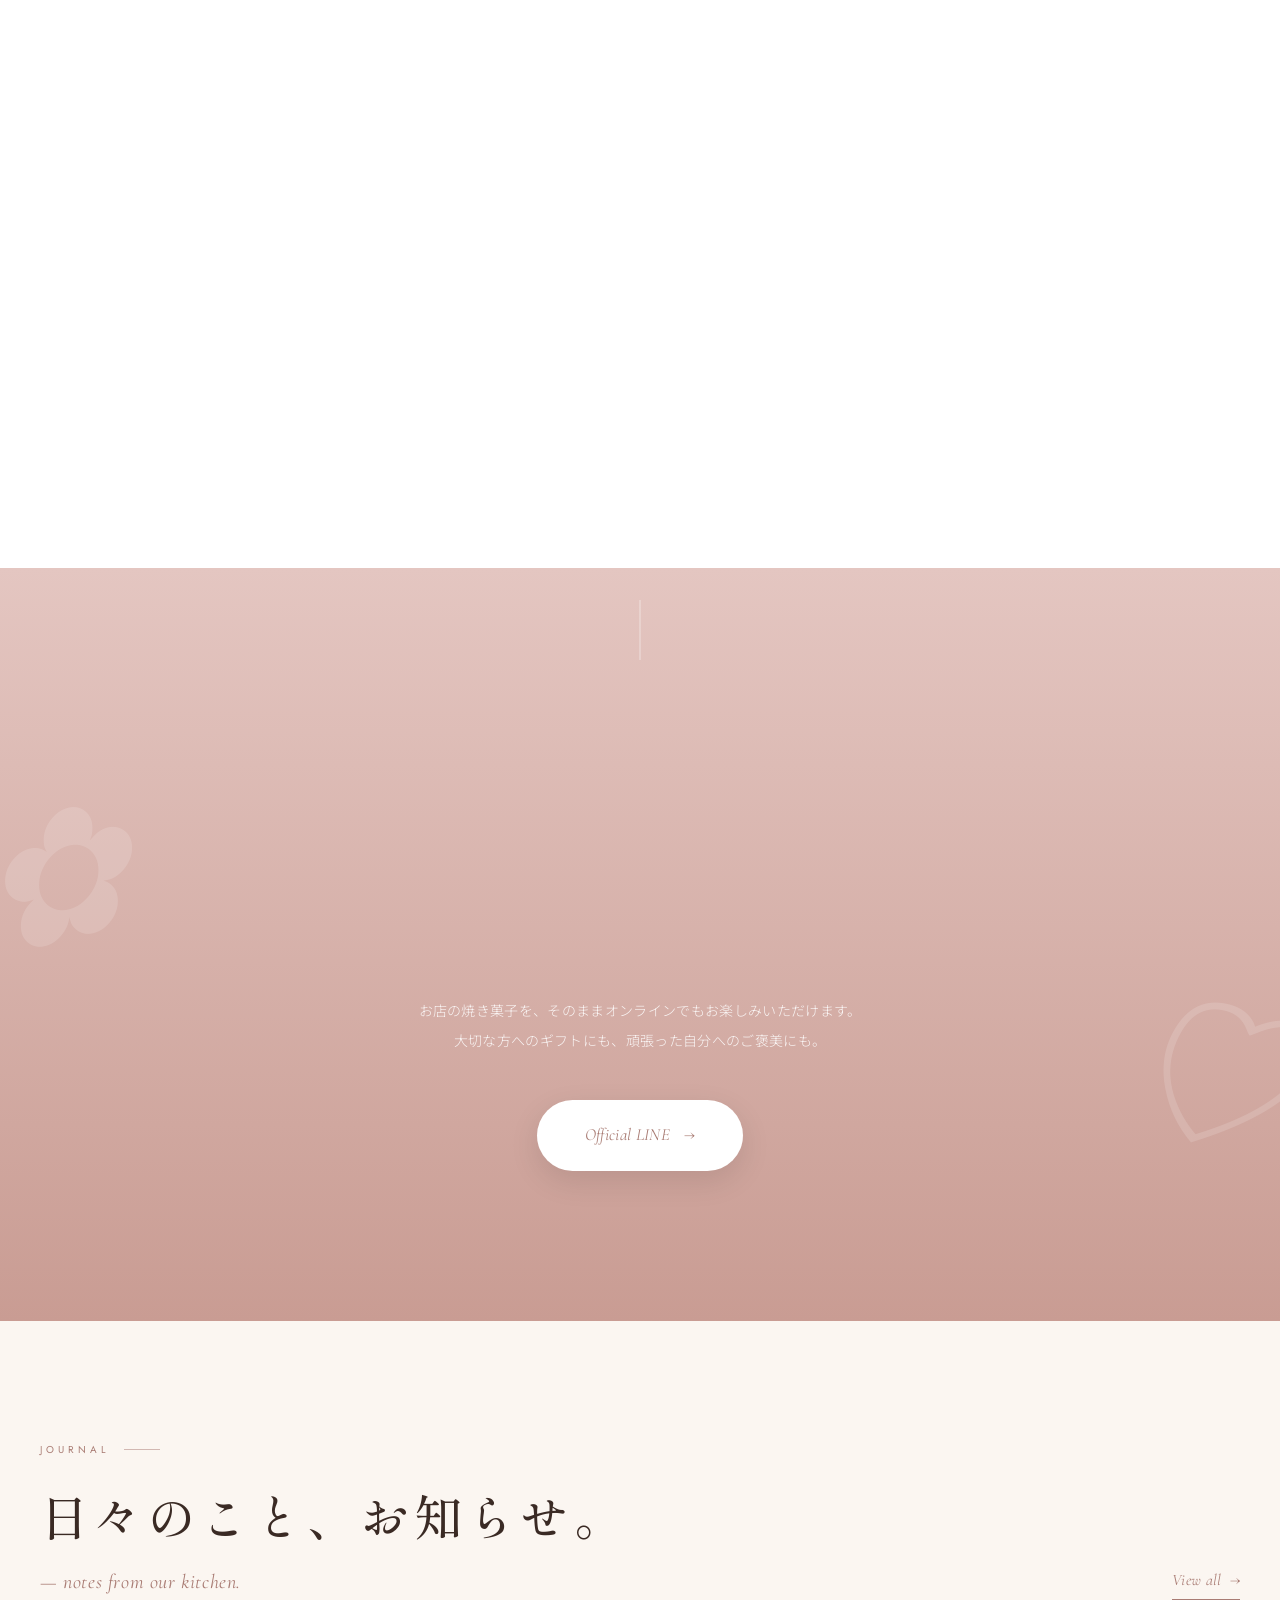
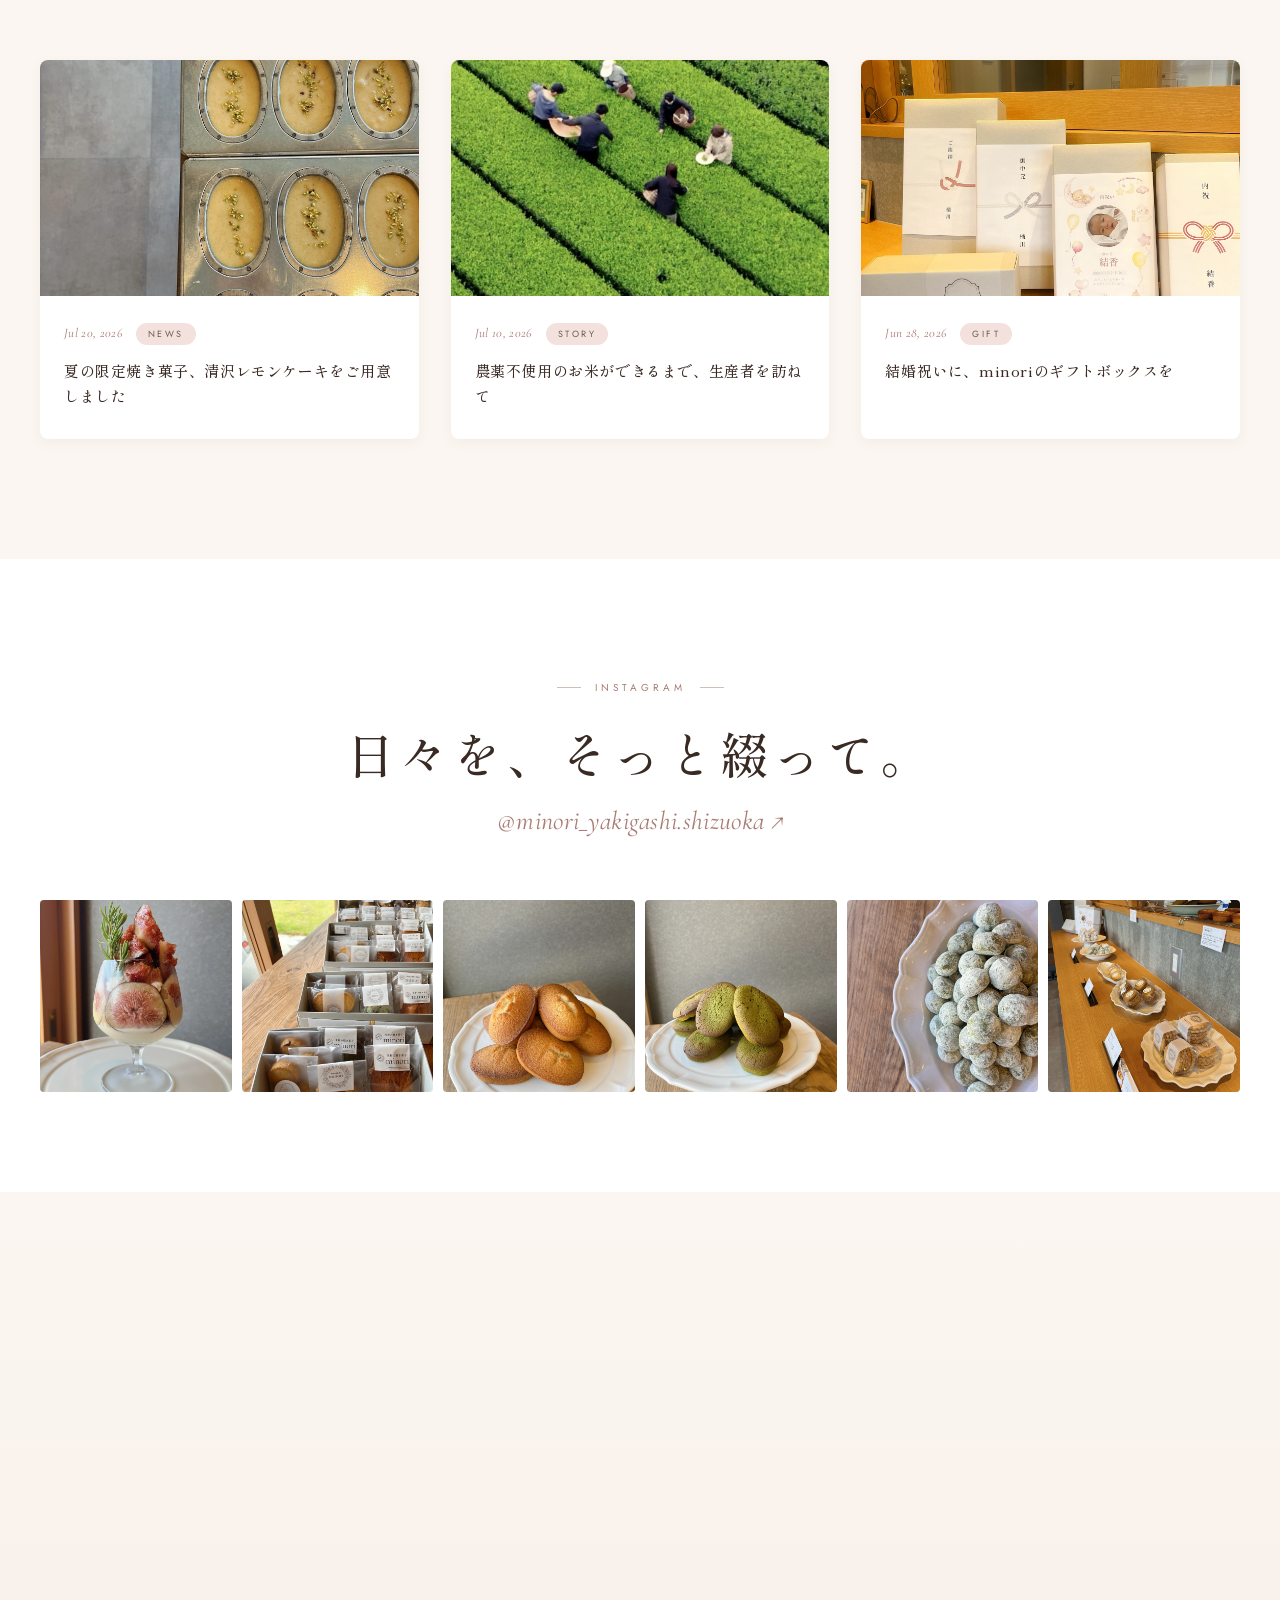
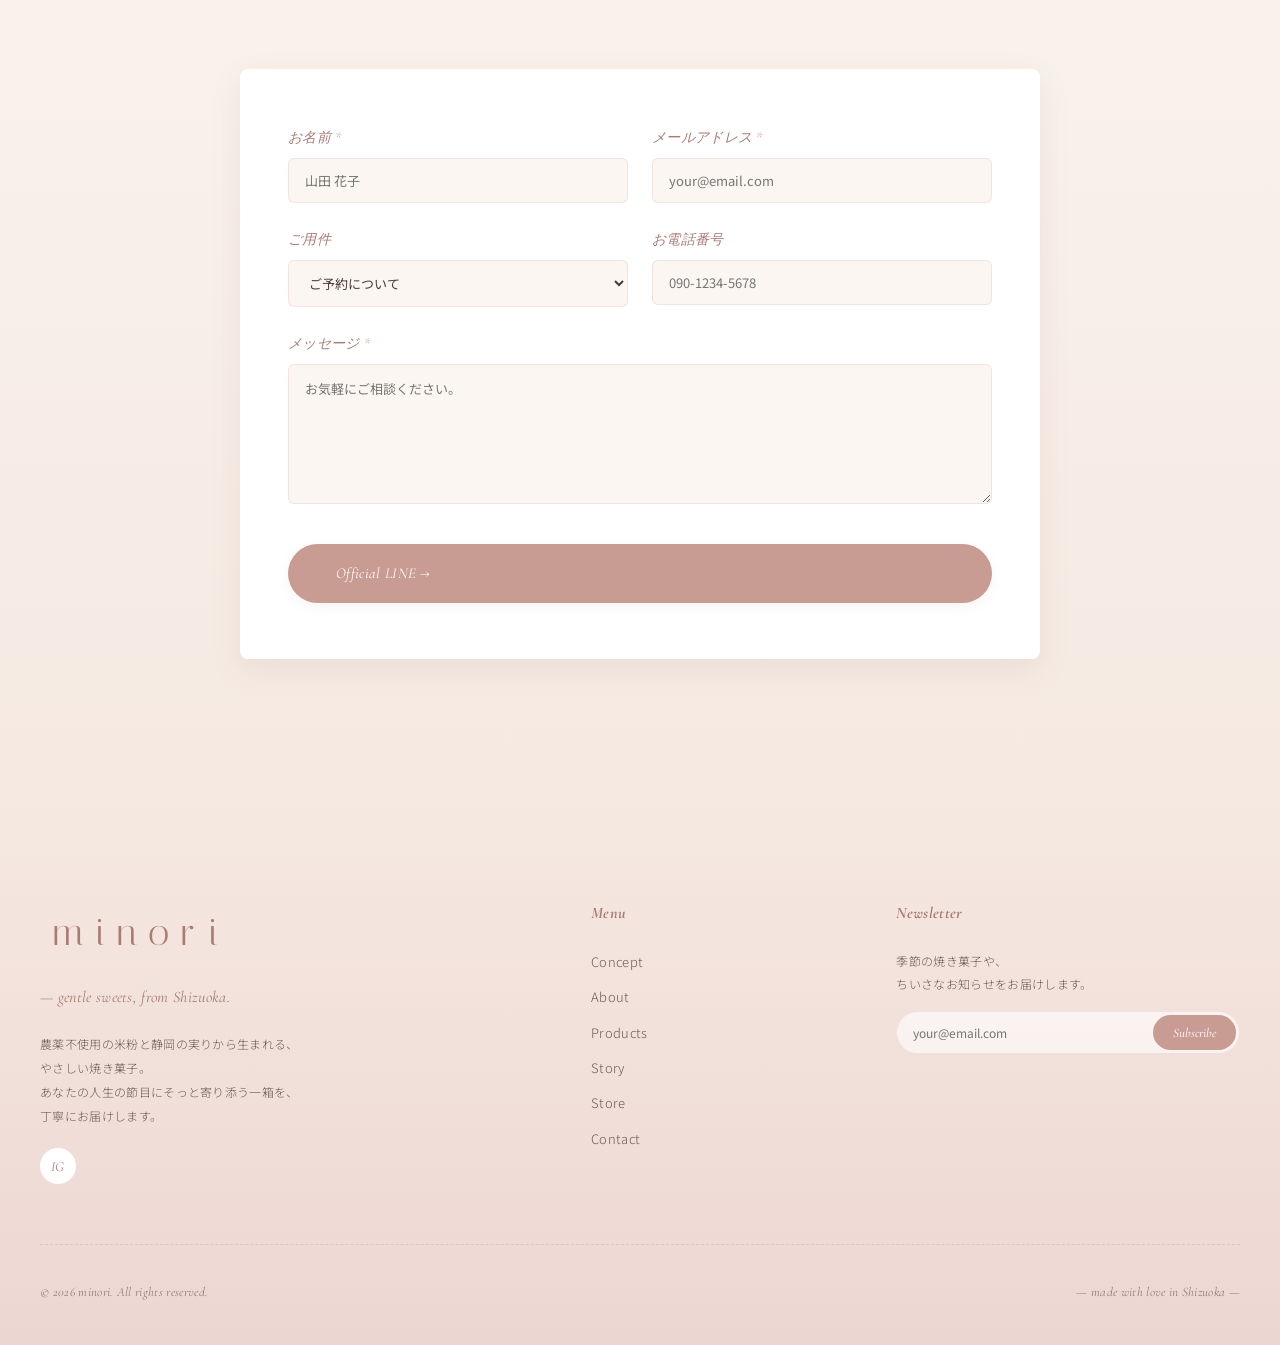
==== commit e681227e: "Add files via upload" ====
--- a/index.html
+++ b/index.html
@@ -1,520 +1,520 @@
-﻿<!DOCTYPE html>
-<html lang="ja">
-<head>
-<meta charset="UTF-8">
-<meta name="viewport" content="width=device-width, initial-scale=1.0">
-<title>minori — やさしく実る、農薬不使用米粉の焼き菓子</title>
-<meta name="description" content="農薬不使用の米粉と静岡の実りから生まれる、やさしい焼き菓子。あなたの人生の節目にそっと寄り添う一箱を、丁寧にお届けします。">
-<link rel="preconnect" href="https://fonts.googleapis.com">
-<link rel="preconnect" href="https://fonts.gstatic.com" crossorigin>
-<link href="https://fonts.googleapis.com/css2?family=Shippori+Mincho:wght@400;500;600;700&family=Noto+Sans+JP:wght@300;400;500&family=Cormorant+Garamond:ital,wght@0,300;0,400;0,500;1,300;1,400;1,500&family=Jost:wght@300;400;500&family=Italiana&display=swap" rel="stylesheet">
-<link rel="stylesheet" href="style.css">
-</head>
-<body>
-
-<!-- Header -->
-<header class="header" id="header">
-  <nav class="header-nav">
-    <a href="#concept">Concept</a>
-    <a href="#about">About</a>
-    <a href="#products">Products</a>
-    <a href="#story">Story</a>
-    <a href="#store">Store</a>
-  </nav>
-  <a href="#" class="logo">minori</a>
-  <div class="header-right">
-    <a href="https://lin.ee/8O09nON" class="header-cart">Official LINE</a>
-  </div>
-  <button class="menu-btn" aria-label="メニューを開く" aria-expanded="false"><span></span><span></span><span></span></button>
-  <div class="mobile-menu" aria-hidden="true">
-    <nav class="mobile-menu-nav">
-      <a href="#concept">Concept</a>
-      <a href="#about">About</a>
-      <a href="#products">Products</a>
-      <a href="#story">Story</a>
-      <a href="#store">Store</a>
-      <a href="#contact">Contact</a>
-    </nav>
-    <a href="https://lin.ee/8O09nON" class="mobile-line" target="_blank" rel="noopener">Official LINE</a>
-  </div>
-</header>
-
-<!-- Hero -->
-<section class="hero" data-screen-label="01 Hero">
-  <span class="hero-petal p1">✿</span>
-  <span class="hero-petal p2">♡</span>
-  <span class="hero-petal p3">✿</span>
-  <span class="hero-petal p4">♡</span>
-
-  <div class="hero-ornament fade-in">— for you, with love —</div>
-  <div class="hero-eyebrow fade-in d1">Gluten Free · Rice Flour · Shizuoka</div>
-  <h1 class="fade-in d1">
-    <strong style='font-family:"Shippori Mincho", serif; font-weight:500;'>女性の人生に、<br>そっと寄り添う。</strong><br>
-    <strong style='font-family:"Shippori Mincho", serif; font-weight:500;' class="brand-jp">米粉の焼き菓子 MINORi</strong>
-  </h1>
-  <p class="hero-sub fade-in d2" style="font-size:13px;">
-    静岡の実りと、農薬を使用せずに育てられた米粉。<br>
-    大切なあの人へ。<br>
-    そして、今日も頑張る自分自身へ。<br>
-    心ほどける、やさしい米粉の焼き菓子を。
-  </p>
-  <div class="hero-collage fade-in d3">
-    <div class="hero-badge">— since 2024 —</div>
-    <div class="img img-1"><img class="photo-fit" src="image/IMG_5290.JPG" alt="季節のデザート"></div>
-    <div class="img img-2"><img class="photo-fit" src="image/IMG_4327.JPG" alt="minoriのギフトボックス"></div>
-    <div class="img img-3"><img class="photo-fit" src="image/IMG_4482.JPG" alt="焼きたてのフィナンシェ"></div>
-  </div>
-
-  <div class="hero-scroll">Scroll</div>
-</section>
-
-<!-- Concept -->
-<section class="concept" id="concept" data-screen-label="02 Concept">
-  <div class="concept-inner">
-    <div class="eyebrow fade-in">Concept</div>
-    <h2 class="title fade-in d1">
-      静岡の実りで、<br>
-      <span class="script">健康と美容</span>を育む。
-    </h2>
-    <div class="concept-divider fade-in d1">
-      <span class="line"></span><span class="dot"></span><span class="line"></span>
-    </div>
-    <div class="concept-quote fade-in d2">
-      「大切な人への想いを紡ぐ、<br>やさしい焼き菓子を。」
-    </div>
-    <div class="concept-body">
-      <p class="fade-in d3">
-        女性の人生には、いくつもの大切な節目があります。<br>
-        仕事の飛躍、結婚、妊活、つわり、妊娠、子育て、<br>
-        社会復帰、子育てと仕事の両立、孫育て。
-      </p>
-      <p class="fade-in d4">
-        時に立ち止まって涙する日、懸命に駆け抜ける毎日、<br>
-        幸せを分かち合う日も。<br>
-        あなたの人生に、そっと寄り添い続ける<br>
-        お店でありたいと願っています。
-      </p>
-    </div>
-  </div>
-</section>
-
-<!-- About -->
-<section class="about" id="about" data-screen-label="03 About">
-  <div class="about-grid">
-    <div class="about-images fade-in">
-      <div class="img img-1"><img class="photo-fit" src="image/IMG_3795.PNG" alt="静岡の実りを育む畑"></div>
-      <div class="img img-2"><img class="photo-fit" src="image/IMG_4482.JPG" alt="米粉の焼き菓子"></div>
-      <div class="img-tag">
-        <span class="num">— Fig. 01 —</span>
-        農薬不使用<br>静岡県産の米粉
-      </div>
-    </div>
-    <div class="about-text">
-      <div class="eyebrow left fade-in">About</div>
-      <h2 class="title left fade-in d1">
-        農薬不使用の<br>
-        <span class="script">米粉</span>という選択。
-      </h2>
-      <div class="title-en left fade-in d1">— our precious ingredient.</div>
-      <p class="fade-in d2">
-        minoriの焼き菓子は、<br class="sp-only">農薬・化学肥料を一切使わずに、<br>
-        自然の力だけで大切に育てられた<br class="sp-only">静岡県産のお米を、<br>
-        丁寧に製粉した米粉からつくられています。
-      </p>
-      <p class="fade-in d3">
-        小麦を使わないから、口あたりはふんわり軽く、<br class="sp-only">後味はすっきり。<br>
-        素材ひとつひとつの表情が、<br class="sp-only">静かに、やさしく立ち上がります。
-      </p>
-      <div class="about-features fade-in d4">
-        <div class="feat">
-          <div class="feat-icon">01</div>
-          <div class="feat-label">Gluten Free</div>
-          <div class="feat-desc">小麦不使用。<br>やさしい後味。</div>
-        </div>
-        <div class="feat">
-          <div class="feat-icon">02</div>
-          <div class="feat-label">Pesticide Free</div>
-          <div class="feat-desc">農薬・化学肥料<br>不使用の希少米。</div>
-        </div>
-        <div class="feat">
-          <div class="feat-icon">03</div>
-          <div class="feat-label">Shizuoka</div>
-          <div class="feat-desc">静岡の実りを<br>ひとつひとつ厳選。</div>
-        </div>
-        <div class="feat">
-          <div class="feat-icon">04</div>
-          <div class="feat-label">Handmade</div>
-          <div class="feat-desc">パティシエによる<br>丁寧な手仕事。</div>
-        </div>
-      </div>
-    </div>
-  </div>
-</section>
-
-<!-- Products -->
-<section class="products" id="products" data-screen-label="04 Products">
-  <div class="eyebrow fade-in">Products</div>
-  <h2 class="title fade-in d1">季節を映す、<span class="script">焼き菓子</span>。</h2>
-  <div class="title-en fade-in d1">— seasonal baked sweets, made with care.</div>
-
-  <div class="product-nav fade-in d2">
-    <button class="active" data-cat="all">All</button>
-    <button data-cat="cake">Cake</button>
-    <button data-cat="financier">Financier</button>
-    <button data-cat="diamant">Diamant Cookie</button>
-    <button data-cat="snowball">Snowball</button>
-    <button data-cat="gift">Gift</button>
-  </div>
-
-  <div class="products-grid">
-    <!-- Signature Lemon Cake -->
-    <div class="product fade-in" data-cat="cake">
-      <div class="product-img">
-        <div class="product-ribbon">— signature —</div>
-        <img class="photo-fit" src="image/IMG_5122.JPG" alt="レモンケーキ">
-      </div>
-      <div class="product-cat">Signature Cake</div>
-      <div class="product-name">清沢レモンケーキ</div>
-      <div class="product-desc">農薬不使用の清沢レモンを皮ごと贅沢に。<br>芳醇な香りが余韻に残る一品。</div>
-      <div class="product-price">¥ 2,800 <span class="yen">/ 4個入</span></div>
-    </div>
-
-    <!-- Financiers -->
-    <div class="product fade-in d1" data-cat="financier">
-      <div class="product-img"><img class="photo-fit" src="image/IMG_4482.JPG" alt="フィナンシェ"></div>
-      <div class="product-cat">Financier</div>
-      <div class="product-name">焦がしバターのフィナンシェ</div>
-      <div class="product-desc">じっくり焦がしたバターの深い香りと、<br>しっとりとした食感。</div>
-      <div class="product-price">¥ 320 <span class="yen">/ 1個</span></div>
-    </div>
-    <div class="product fade-in d2" data-cat="financier">
-      <div class="product-img"><img class="photo-fit" src="image/IMG_4671.JPG" alt="焼き菓子"></div>
-      <div class="product-cat">Financier</div>
-      <div class="product-name">アールグレイのフィナンシェ</div>
-      <div class="product-desc">ベルガモットの華やかな香り。<br>午後のティータイムに、そっと。</div>
-      <div class="product-price">¥ 340 <span class="yen">/ 1個</span></div>
-    </div>
-    <div class="product fade-in d3" data-cat="financier">
-      <div class="product-img"><img class="photo-fit" src="image/IMG_4483.JPG" alt="抹茶の焼き菓子"></div>
-      <div class="product-cat">Financier</div>
-      <div class="product-name">高級抹茶のフィナンシェ</div>
-      <div class="product-desc">静岡・藤枝の一番茶を贅沢に。濃密な旨みと深い緑。</div>
-      <div class="product-price">¥ 380 <span class="yen">/ 1個</span></div>
-    </div>
-
-    <!-- Diamant Cookies -->
-    <div class="product fade-in" data-cat="diamant">
-      <div class="product-img"><img class="photo-fit" src="image/IMG_4941.JPG" alt="ディアマンクッキー"></div>
-      <div class="product-cat">Diamant Cookie</div>
-      <div class="product-name">バターディアマン</div>
-      <div class="product-desc">きらめく砂糖をまとった、バター香るクッキー。</div>
-      <div class="product-price">¥ 980 <span class="yen">/ 1袋</span></div>
-    </div>
-    <div class="product fade-in d1" data-cat="diamant">
-      <div class="product-img"><img class="photo-fit" src="image/IMG_4957.JPG" alt="紅茶ディアマン"></div>
-      <div class="product-cat">Diamant Cookie</div>
-      <div class="product-name">紅茶ディアマン</div>
-      <div class="product-desc">上質な紅茶葉を練り込んだ、香り豊かな一枚。</div>
-      <div class="product-price">¥ 1,080 <span class="yen">/ 1袋</span></div>
-    </div>
-    <div class="product fade-in d2" data-cat="diamant">
-      <div class="product-img"><img class="photo-fit" src="image/IMG_4952.JPG" alt="チョコチップクッキー"></div>
-      <div class="product-cat">Diamant Cookie</div>
-      <div class="product-name">チョコチップディアマン</div>
-      <div class="product-desc">ほろ苦チョコと、はらりとほどけるバター生地。</div>
-      <div class="product-price">¥ 1,080 <span class="yen">/ 1袋</span></div>
-    </div>
-    <div class="product fade-in d3" data-cat="diamant">
-      <div class="product-img"><img class="photo-fit" src="image/IMG_4489.JPG" alt="チョコの焼き菓子"></div>
-      <div class="product-cat">Diamant Cookie</div>
-      <div class="product-name">チョコナッツディアマン</div>
-      <div class="product-desc">香ばしいナッツと濃密なチョコの、<br>贅沢な組み合わせ。</div>
-      <div class="product-price">¥ 1,180 <span class="yen">/ 1袋</span></div>
-    </div>
-    <div class="product fade-in" data-cat="diamant">
-      <div class="product-img"><img class="photo-fit" src="image/IMG_4949.JPG" alt="抹茶の焼き菓子"></div>
-      <div class="product-cat">Diamant Cookie</div>
-      <div class="product-name">高級抹茶ディアマン</div>
-      <div class="product-desc">深い抹茶の香りとバター。上品な余韻。</div>
-      <div class="product-price">¥ 1,180 <span class="yen">/ 1袋</span></div>
-    </div>
-
-    <!-- Snowballs -->
-    <div class="product fade-in d1" data-cat="snowball">
-      <div class="product-img"><img class="photo-fit" src="image/IMG_4903.JPG" alt="スノーボール"></div>
-      <div class="product-cat">Snowball</div>
-      <div class="product-name">雪どけのほろほろスノーボール</div>
-      <div class="product-desc">口の中で、ほろりとほどける。やさしい甘さ。</div>
-      <div class="product-price">¥ 880 <span class="yen">/ 1袋</span></div>
-    </div>
-    <div class="product fade-in d2" data-cat="snowball">
-      <div class="product-img"><img class="photo-fit" src="image/IMG_4902.JPG" alt="抹茶スイーツ"></div>
-      <div class="product-cat">Snowball</div>
-      <div class="product-name">高級抹茶のスノーボール</div>
-      <div class="product-desc">静岡抹茶の深い緑をまとった、ほろほろの一粒。</div>
-      <div class="product-price">¥ 980 <span class="yen">/ 1袋</span></div>
-    </div>
-
-    <!-- Caramel -->
-    <div class="product fade-in d3" data-cat="cake">
-      <div class="product-img"><img class="photo-fit" src="image/IMG_4934.JPG" alt="クッキー"></div>
-      <div class="product-cat">Cookie</div>
-      <div class="product-name">キャラメルナッツクッキー</div>
-      <div class="product-desc">香ばしいナッツと、じっくり炊いたキャラメル。</div>
-      <div class="product-price">¥ 1,080 <span class="yen">/ 1袋</span></div>
-    </div>
-
-    <!-- Gift Box -->
-    <div class="product fade-in" data-cat="gift">
-      <div class="product-img">
-        <div class="product-ribbon new">— for gift —</div>
-        <img class="photo-fit" src="image/IMG_4695.JPG" alt="minoriのギフト">
-      </div>
-      <div class="product-cat">Gift Box</div>
-      <div class="product-name">minoriの詰め合わせ（小）</div>
-      <div class="product-desc">季節の焼き菓子6種を、リボンを添えてお届けします。</div>
-      <div class="product-price">¥ 3,600 <span class="yen">/ box</span></div>
-    </div>
-    <div class="product fade-in d1" data-cat="gift">
-      <div class="product-img">
-        <div class="product-ribbon">— for gift —</div>
-        <img class="photo-fit" src="image/IMG_4327.JPG" alt="ギフトボックス">
-      </div>
-      <div class="product-cat">Gift Box</div>
-      <div class="product-name">minoriの詰め合わせ（大）</div>
-      <div class="product-desc">大切な方への贈り物に。<br>10種のセレクションを詰めて。</div>
-      <div class="product-price">¥ 5,800 <span class="yen">/ box</span></div>
-    </div>
-  </div>
-</section>
-
-<!-- Story - Letter -->
-<section class="story" id="story" data-screen-label="05 Story">
-  <div class="story-inner fade-in">
-    <div class="story-stamp">
-      <span class="top">Since</span>
-      <span class="mid">2024</span>
-      <span class="bot">minori</span>
-    </div>
-    <div class="story-eyebrow">— A letter from our patissiere —</div>
-    <div class="story-greeting">Dear you,</div>
-    <div class="story-body">
-      <p class="lead">あなたの人生に、<br class="sp-only">そっと寄り添い続けるお店でありたい。</p>
-      <p>
-        女性の人生には、<br class="sp-only">いくつもの大切な節目があります。<br>
-        仕事の飛躍、結婚、妊活、つわり、<br class="sp-only">妊娠、子育て、社会復帰。<br>
-        子育てと仕事の両立、孫育て。
-      </p>
-      <p>
-        時に立ち止まって涙する日、<br class="sp-only">懸命に駆け抜ける毎日、<br>
-        幸せを分かち合う日も。<br>
-        あなたの人生に、<br class="sp-only">そっと寄り添い続ける<br class="sp-only">お店でありたいと願っています。
-      </p>
-      <p class="emph">
-        私自身が「小麦アレルギー当事者」<br class="sp-only">であるという経験。<br>
-        そして、パティシエとしての<br class="sp-only">こだわりを込めて。
-      </p>
-      <p>
-        静岡の実りや、<br class="sp-only">希少な農薬不使用の米粉を厳選し、<br>
-        「静岡の実りで健康と美容を育む」をテーマに、<br>
-        「大切な人への想いを紡ぐ焼菓子」を、<br class="sp-only">ひとつひとつ丁寧に仕立てています。
-      </p>
-      <p>
-        大切なあの人に贈るギフトを。<br>
-        毎日頑張っている自分へのご褒美時間に、<br>
-        お立ち寄りいただけたら幸いです。
-      </p>
-      <p>あなたにお逢いできる日を、<br class="sp-only">心より楽しみにしております。</p>
-    </div>
-    <div class="story-sign">
-      <div class="role">Owner Patissiere,</div>
-      <div class="name">minori</div>
-      <div class="name-jp">— オーナーパティシエ</div>
-    </div>
-  </div>
-</section>
-
-<!-- Store -->
-<section class="store" id="store" data-screen-label="06 Store">
-  <div class="store-grid">
-    <div class="store-image fade-in">
-      <img class="photo-fit" src="image/IMG_4813.JPG" alt="店舗の雰囲気">
-      <div class="caption">— welcome to our little atelier —</div>
-    </div>
-    <div class="store-text">
-      <div class="eyebrow left fade-in">Store Information</div>
-      <h2 class="title left store-title fade-in d1">予約制の、<span class="script">小さなお店</span>。</h2>
-      <div class="title-en left fade-in d1">— by appointment only.</div>
-      <div class="store-badge fade-in d2">— welcome —</div>
-      <div class="store-info fade-in d3">
-        <div class="store-info-row"><dt>Address</dt><dd>〒421-0122<br>静岡県静岡市駿河区用宗3丁目9-27</dd></div>
-        <div class="store-info-row"><dt>Open</dt><dd>金曜日・土曜日（不定期）<br>10:00-15:00</dd></div>
-        <div class="store-info-row"><dt>Contact</dt><dd>公式LINEよりお願いいたします</dd></div>
-        <div class="store-info-row"><dt>Style</dt><dd>間借り営業</dd></div>
-      </div>
-      <div class="store-note fade-in d4">
-        <span class="accent">営業日は金曜日・土曜日を中心に不定期です。</span><br>販売内容やご予約については、<br class="sp-only">公式LINEまたはInstagramよりご確認ください。
-      </div>
-    </div>
-  </div>
-</section>
-
-<!-- CTA -->
-<section class="cta" id="cta" data-screen-label="07 Official LINE">
-  <span class="cta-decoration left">✿</span>
-  <span class="cta-decoration right">♡</span>
-  <div class="eyebrow fade-in">Official LINE</div>
-  <h2 class="fade-in d1">ご自宅で、minoriの時間を。</h2>
-  <div class="cta-en fade-in d1">— delivered with love, to your door.</div>
-  <p class="fade-in d2">お店の焼き菓子を、<br class="sp-only">そのままオンラインでもお楽しみいただけます。<br>大切な方へのギフトにも、<br class="sp-only">頑張った自分へのご褒美にも。</p>
-  <a href="https://lin.ee/8O09nON" class="cta-btn fade-in d3">
-    Official LINE <span class="arrow">→</span>
-  </a>
-</section>
-
-<!-- Journal -->
-<section class="journal" id="journal" data-screen-label="08 Journal">
-  <div class="journal-header">
-    <div class="left">
-      <div class="eyebrow left fade-in">Journal</div>
-      <h2 class="title left fade-in d1">日々のこと、お知らせ。</h2>
-      <div class="title-en left fade-in d1">— notes from our kitchen.</div>
-    </div>
-    <a href="https://www.instagram.com/minori_yakigashi.shizuoka" class="journal-more fade-in d1" target="_blank" rel="noopener">View all <span>→</span></a>
-  </div>
-  <div class="journal-grid">
-    <div class="journal-item fade-in">
-      <div class="img"><img class="photo-fit" src="image/IMG_5125.JPG" alt="清沢レモンケーキ"></div>
-      <div class="content">
-        <div class="meta"><span class="date">Jul 20, 2026</span><span class="cat">News</span></div>
-        <div class="title" style="text-align:left;font-size:15px;margin-bottom:0;">夏の限定焼き菓子、清沢レモンケーキをご用意しました</div>
-      </div>
-    </div>
-    <div class="journal-item fade-in d1">
-      <div class="img"><img class="photo-fit" src="image/IMG_3795.PNG" alt="静岡の実り"></div>
-      <div class="content">
-        <div class="meta"><span class="date">Jul 10, 2026</span><span class="cat">Story</span></div>
-        <div class="title" style="text-align:left;font-size:15px;margin-bottom:0;">農薬不使用のお米ができるまで、生産者を訪ねて</div>
-      </div>
-    </div>
-    <div class="journal-item fade-in d2">
-      <div class="img"><img class="photo-fit" src="image/IMG_4339.JPG" alt="ギフト案内"></div>
-      <div class="content">
-        <div class="meta"><span class="date">Jun 28, 2026</span><span class="cat">Gift</span></div>
-        <div class="title" style="text-align:left;font-size:15px;margin-bottom:0;">結婚祝いに、minoriのギフトボックスを</div>
-      </div>
-    </div>
-  </div>
-</section>
-
-<!-- Instagram -->
-<section class="insta">
-  <div class="eyebrow fade-in">Instagram</div>
-  <h2 class="title fade-in d1" style="margin-bottom:8px;">日々を、そっと綴って。</h2>
-  <a href="https://www.instagram.com/minori_yakigashi.shizuoka" class="insta-handle fade-in d1" target="_blank" rel="noopener">@minori_yakigashi.shizuoka ↗</a>
-  <div class="insta-grid fade-in d2">
-    <a href="https://www.instagram.com/minori_yakigashi.shizuoka" class="item" target="_blank" rel="noopener"><img class="photo-fit" src="image/IMG_5290.JPG" alt="季節のデザート"></a>
-    <a href="https://www.instagram.com/minori_yakigashi.shizuoka" class="item" target="_blank" rel="noopener"><img class="photo-fit" src="image/IMG_4327.JPG" alt="ギフトボックス"></a>
-    <a href="https://www.instagram.com/minori_yakigashi.shizuoka" class="item" target="_blank" rel="noopener"><img class="photo-fit" src="image/IMG_4482.JPG" alt="フィナンシェ"></a>
-    <a href="https://www.instagram.com/minori_yakigashi.shizuoka" class="item" target="_blank" rel="noopener"><img class="photo-fit" src="image/IMG_4483.JPG" alt="抹茶の焼き菓子"></a>
-    <a href="https://www.instagram.com/minori_yakigashi.shizuoka" class="item" target="_blank" rel="noopener"><img class="photo-fit" src="image/IMG_4902.JPG" alt="抹茶スイーツ"></a>
-    <a href="https://www.instagram.com/minori_yakigashi.shizuoka" class="item" target="_blank" rel="noopener"><img class="photo-fit" src="image/IMG_4813.JPG" alt="お店の雰囲気"></a>
-  </div>
-</section>
-
-<!-- Contact -->
-<section class="contact" id="contact" data-screen-label="09 Contact">
-  <div class="contact-inner">
-    <div class="eyebrow fade-in">Contact</div>
-    <h2 class="title fade-in d1">お問い合わせ・ご予約</h2>
-    <div class="title-en fade-in d1">— we'd love to hear from you.</div>
-    <p style="font-family:'Noto Sans JP',sans-serif;font-weight:300;font-size:14px;line-height:2.2;color:var(--brown-3);max-width:520px;margin:0 auto;" class="fade-in d2">
-      ご予約、ギフトのご相談、<br class="sp-only">そのほか気になることがございましたら、<br>お気軽にお問い合わせくださいませ。
-    </p>
-    <div class="contact-form fade-in d3">
-      <div class="contact-row">
-        <div class="contact-field">
-          <label>お名前<span class="req">*</span></label>
-          <input type="text" placeholder="山田 花子" required>
-        </div>
-        <div class="contact-field">
-          <label>メールアドレス<span class="req">*</span></label>
-          <input type="email" placeholder="your@email.com" required>
-        </div>
-      </div>
-      <div class="contact-row">
-        <div class="contact-field">
-          <label>ご用件</label>
-          <select>
-            <option>ご予約について</option>
-            <option>ギフトのご相談</option>
-            <option>オンラインショップについて</option>
-            <option>その他</option>
-          </select>
-        </div>
-        <div class="contact-field">
-          <label>お電話番号</label>
-          <input type="tel" placeholder="090-1234-5678">
-        </div>
-      </div>
-      <div class="contact-field">
-        <label>メッセージ<span class="req">*</span></label>
-        <textarea placeholder="お気軽にご相談ください。" required></textarea>
-      </div>
-      <a href="https://lin.ee/8O09nON" class="contact-submit">Official LINE →</a>
-    </div>
-  </div>
-</section>
-
-<!-- Footer -->
-<footer class="footer">
-  <div class="footer-top">
-    <div class="footer-brand">
-      <div class="logo-large">minori</div>
-      <div class="tag">— gentle sweets, from Shizuoka.</div>
-      <p>
-        農薬不使用の米粉と静岡の実りから生まれる、<br>
-        やさしい焼き菓子。<br>
-        あなたの人生の節目にそっと寄り添う一箱を、<br>
-        丁寧にお届けします。
-      </p>
-      <div class="footer-social">
-        <a href="https://www.instagram.com/minori_yakigashi.shizuoka" title="Instagram" target="_blank" rel="noopener">IG</a>
-        
-        
-      </div>
-    </div>
-    <div class="footer-col">
-      <h4>Menu</h4>
-      <ul>
-        <li><a href="#concept">Concept</a></li>
-        <li><a href="#about">About</a></li>
-        <li><a href="#products">Products</a></li>
-        <li><a href="#story">Story</a></li>
-        <li><a href="#store">Store</a></li>
-        <li><a href="#contact">Contact</a></li>
-      </ul>
-    </div>
-    <div class="footer-col footer-newsletter">
-      <h4>Newsletter</h4>
-      <p>季節の焼き菓子や、<br>ちいさなお知らせをお届けします。</p>
-      <div class="input-wrap">
-        <input type="email" placeholder="your@email.com">
-        <button>Subscribe</button>
-      </div>
-    </div>
-  </div>
-  <div class="footer-bot">
-    <div>© 2026 minori. All rights reserved.</div>
-    <div class="legal">
-      
-      
-      <span>— made with love in Shizuoka —</span>
-    </div>
-  </div>
-</footer>
-
+﻿<!DOCTYPE html>
+<html lang="ja">
+<head>
+<meta charset="UTF-8">
+<meta name="viewport" content="width=device-width, initial-scale=1.0">
+<title>minori — やさしく実る、農薬不使用米粉の焼き菓子</title>
+<meta name="description" content="農薬不使用の米粉と静岡の実りから生まれる、やさしい焼き菓子。あなたの人生の節目にそっと寄り添う一箱を、丁寧にお届けします。">
+<link rel="preconnect" href="https://fonts.googleapis.com">
+<link rel="preconnect" href="https://fonts.gstatic.com" crossorigin>
+<link href="https://fonts.googleapis.com/css2?family=Shippori+Mincho:wght@400;500;600;700&family=Noto+Sans+JP:wght@300;400;500&family=Cormorant+Garamond:ital,wght@0,300;0,400;0,500;1,300;1,400;1,500&family=Jost:wght@300;400;500&family=Italiana&display=swap" rel="stylesheet">
+<link rel="stylesheet" href="style.css">
+</head>
+<body>
+
+<!-- Header -->
+<header class="header" id="header">
+  <nav class="header-nav">
+    <a href="#concept">Concept</a>
+    <a href="#about">About</a>
+    <a href="#products">Products</a>
+    <a href="#story">Story</a>
+    <a href="#store">Store</a>
+  </nav>
+  <a href="#" class="logo">minori</a>
+  <div class="header-right">
+    <a href="https://lin.ee/8O09nON" class="header-cart">Official LINE</a>
+  </div>
+  <button class="menu-btn" aria-label="メニューを開く" aria-expanded="false"><span></span><span></span><span></span></button>
+  <div class="mobile-menu" aria-hidden="true">
+    <nav class="mobile-menu-nav">
+      <a href="#concept">Concept</a>
+      <a href="#about">About</a>
+      <a href="#products">Products</a>
+      <a href="#story">Story</a>
+      <a href="#store">Store</a>
+      <a href="#contact">Contact</a>
+    </nav>
+    <a href="https://lin.ee/8O09nON" class="mobile-line" target="_blank" rel="noopener">Official LINE</a>
+  </div>
+</header>
+
+<!-- Hero -->
+<section class="hero" data-screen-label="01 Hero">
+  <span class="hero-petal p1">✿</span>
+  <span class="hero-petal p2">♡</span>
+  <span class="hero-petal p3">✿</span>
+  <span class="hero-petal p4">♡</span>
+
+  <div class="hero-ornament fade-in">— for you, with love —</div>
+  <div class="hero-eyebrow fade-in d1">Gluten Free · Rice Flour · Shizuoka</div>
+  <h1 class="fade-in d1">
+    <strong style='font-family:"Shippori Mincho", serif; font-weight:500;'>女性の人生に、<br>そっと寄り添う。</strong><br>
+    <strong style='font-family:"Shippori Mincho", serif; font-weight:500;' class="brand-jp">米粉の焼き菓子 MINORi</strong>
+  </h1>
+  <p class="hero-sub fade-in d2" style="font-size:13px;">
+    静岡の実りと、農薬を使用せずに育てられた米粉。<br>
+    大切なあの人へ。<br>
+    そして、今日も頑張る自分自身へ。<br>
+    心ほどける、やさしい米粉の焼き菓子を。
+  </p>
+  <div class="hero-collage fade-in d3">
+    <div class="hero-badge">— since 2024 —</div>
+    <div class="img img-1"><img class="photo-fit" src="image-webp/IMG_5290.webp" alt="季節のデザート"></div>
+    <div class="img img-2"><img class="photo-fit" src="image-webp/IMG_4327.webp" alt="minoriのギフトボックス"></div>
+    <div class="img img-3"><img class="photo-fit" src="image-webp/IMG_4482.webp" alt="焼きたてのフィナンシェ"></div>
+  </div>
+
+  <div class="hero-scroll">Scroll</div>
+</section>
+
+<!-- Concept -->
+<section class="concept" id="concept" data-screen-label="02 Concept">
+  <div class="concept-inner">
+    <div class="eyebrow fade-in">Concept</div>
+    <h2 class="title fade-in d1">
+      静岡の実りで、<br>
+      <span class="script">健康と美容</span>を育む。
+    </h2>
+    <div class="concept-divider fade-in d1">
+      <span class="line"></span><span class="dot"></span><span class="line"></span>
+    </div>
+    <div class="concept-quote fade-in d2">
+      「大切な人への想いを紡ぐ、<br>やさしい焼き菓子を。」
+    </div>
+    <div class="concept-body">
+      <p class="fade-in d3">
+        女性の人生には、いくつもの大切な節目があります。<br>
+        仕事の飛躍、結婚、妊活、つわり、妊娠、子育て、<br>
+        社会復帰、子育てと仕事の両立、孫育て。
+      </p>
+      <p class="fade-in d4">
+        時に立ち止まって涙する日、懸命に駆け抜ける毎日、<br>
+        幸せを分かち合う日も。<br>
+        あなたの人生に、そっと寄り添い続ける<br>
+        お店でありたいと願っています。
+      </p>
+    </div>
+  </div>
+</section>
+
+<!-- About -->
+<section class="about" id="about" data-screen-label="03 About">
+  <div class="about-grid">
+    <div class="about-images fade-in">
+      <div class="img img-1"><img class="photo-fit" src="image-webp/IMG_3795.webp" alt="静岡の実りを育む畑"></div>
+      <div class="img img-2"><img class="photo-fit" src="image-webp/IMG_4482.webp" alt="米粉の焼き菓子"></div>
+      <div class="img-tag">
+        <span class="num">— Fig. 01 —</span>
+        農薬不使用<br>静岡県産の米粉
+      </div>
+    </div>
+    <div class="about-text">
+      <div class="eyebrow left fade-in">About</div>
+      <h2 class="title left fade-in d1">
+        農薬不使用の<br>
+        <span class="script">米粉</span>という選択。
+      </h2>
+      <div class="title-en left fade-in d1">— our precious ingredient.</div>
+      <p class="fade-in d2">
+        minoriの焼き菓子は、<br class="sp-only">農薬・化学肥料を一切使わずに、<br>
+        自然の力だけで大切に育てられた<br class="sp-only">静岡県産のお米を、<br>
+        丁寧に製粉した米粉からつくられています。
+      </p>
+      <p class="fade-in d3">
+        小麦を使わないから、口あたりはふんわり軽く、<br class="sp-only">後味はすっきり。<br>
+        素材ひとつひとつの表情が、<br class="sp-only">静かに、やさしく立ち上がります。
+      </p>
+      <div class="about-features fade-in d4">
+        <div class="feat">
+          <div class="feat-icon">01</div>
+          <div class="feat-label">Gluten Free</div>
+          <div class="feat-desc">小麦不使用。<br>やさしい後味。</div>
+        </div>
+        <div class="feat">
+          <div class="feat-icon">02</div>
+          <div class="feat-label">Pesticide Free</div>
+          <div class="feat-desc">農薬・化学肥料<br>不使用の希少米。</div>
+        </div>
+        <div class="feat">
+          <div class="feat-icon">03</div>
+          <div class="feat-label">Shizuoka</div>
+          <div class="feat-desc">静岡の実りを<br>ひとつひとつ厳選。</div>
+        </div>
+        <div class="feat">
+          <div class="feat-icon">04</div>
+          <div class="feat-label">Handmade</div>
+          <div class="feat-desc">パティシエによる<br>丁寧な手仕事。</div>
+        </div>
+      </div>
+    </div>
+  </div>
+</section>
+
+<!-- Products -->
+<section class="products" id="products" data-screen-label="04 Products">
+  <div class="eyebrow fade-in">Products</div>
+  <h2 class="title fade-in d1">季節を映す、<span class="script">焼き菓子</span>。</h2>
+  <div class="title-en fade-in d1">— seasonal baked sweets, made with care.</div>
+
+  <div class="product-nav fade-in d2">
+    <button class="active" data-cat="all">All</button>
+    <button data-cat="cake">Cake</button>
+    <button data-cat="financier">Financier</button>
+    <button data-cat="diamant">Diamant Cookie</button>
+    <button data-cat="snowball">Snowball</button>
+    <button data-cat="gift">Gift</button>
+  </div>
+
+  <div class="products-grid">
+    <!-- Signature Lemon Cake -->
+    <div class="product fade-in" data-cat="cake">
+      <div class="product-img">
+        <div class="product-ribbon">— signature —</div>
+        <img class="photo-fit" src="image-webp/IMG_5122.webp" alt="レモンケーキ">
+      </div>
+      <div class="product-cat">Signature Cake</div>
+      <div class="product-name">清沢レモンケーキ</div>
+      <div class="product-desc">農薬不使用の清沢レモンを皮ごと贅沢に。<br>芳醇な香りが余韻に残る一品。</div>
+      <div class="product-price">¥ 2,800 <span class="yen">/ 4個入</span></div>
+    </div>
+
+    <!-- Financiers -->
+    <div class="product fade-in d1" data-cat="financier">
+      <div class="product-img"><img class="photo-fit" src="image-webp/IMG_4482.webp" alt="フィナンシェ"></div>
+      <div class="product-cat">Financier</div>
+      <div class="product-name">焦がしバターのフィナンシェ</div>
+      <div class="product-desc">じっくり焦がしたバターの深い香りと、<br>しっとりとした食感。</div>
+      <div class="product-price">¥ 320 <span class="yen">/ 1個</span></div>
+    </div>
+    <div class="product fade-in d2" data-cat="financier">
+      <div class="product-img"><img class="photo-fit" src="image-webp/IMG_4671.webp" alt="焼き菓子"></div>
+      <div class="product-cat">Financier</div>
+      <div class="product-name">アールグレイのフィナンシェ</div>
+      <div class="product-desc">ベルガモットの華やかな香り。<br>午後のティータイムに、そっと。</div>
+      <div class="product-price">¥ 340 <span class="yen">/ 1個</span></div>
+    </div>
+    <div class="product fade-in d3" data-cat="financier">
+      <div class="product-img"><img class="photo-fit" src="image-webp/IMG_4483.webp" alt="抹茶の焼き菓子"></div>
+      <div class="product-cat">Financier</div>
+      <div class="product-name">高級抹茶のフィナンシェ</div>
+      <div class="product-desc">静岡・藤枝の一番茶を贅沢に。濃密な旨みと深い緑。</div>
+      <div class="product-price">¥ 380 <span class="yen">/ 1個</span></div>
+    </div>
+
+    <!-- Diamant Cookies -->
+    <div class="product fade-in" data-cat="diamant">
+      <div class="product-img"><img class="photo-fit" src="image-webp/IMG_4941.webp" alt="ディアマンクッキー"></div>
+      <div class="product-cat">Diamant Cookie</div>
+      <div class="product-name">バターディアマン</div>
+      <div class="product-desc">きらめく砂糖をまとった、バター香るクッキー。</div>
+      <div class="product-price">¥ 980 <span class="yen">/ 1袋</span></div>
+    </div>
+    <div class="product fade-in d1" data-cat="diamant">
+      <div class="product-img"><img class="photo-fit" src="image-webp/IMG_4957.webp" alt="紅茶ディアマン"></div>
+      <div class="product-cat">Diamant Cookie</div>
+      <div class="product-name">紅茶ディアマン</div>
+      <div class="product-desc">上質な紅茶葉を練り込んだ、香り豊かな一枚。</div>
+      <div class="product-price">¥ 1,080 <span class="yen">/ 1袋</span></div>
+    </div>
+    <div class="product fade-in d2" data-cat="diamant">
+      <div class="product-img"><img class="photo-fit" src="image-webp/IMG_4952.webp" alt="チョコチップクッキー"></div>
+      <div class="product-cat">Diamant Cookie</div>
+      <div class="product-name">チョコチップディアマン</div>
+      <div class="product-desc">ほろ苦チョコと、はらりとほどけるバター生地。</div>
+      <div class="product-price">¥ 1,080 <span class="yen">/ 1袋</span></div>
+    </div>
+    <div class="product fade-in d3" data-cat="diamant">
+      <div class="product-img"><img class="photo-fit" src="image-webp/IMG_4489.webp" alt="チョコの焼き菓子"></div>
+      <div class="product-cat">Diamant Cookie</div>
+      <div class="product-name">チョコナッツディアマン</div>
+      <div class="product-desc">香ばしいナッツと濃密なチョコの、<br>贅沢な組み合わせ。</div>
+      <div class="product-price">¥ 1,180 <span class="yen">/ 1袋</span></div>
+    </div>
+    <div class="product fade-in" data-cat="diamant">
+      <div class="product-img"><img class="photo-fit" src="image-webp/IMG_4949.webp" alt="抹茶の焼き菓子"></div>
+      <div class="product-cat">Diamant Cookie</div>
+      <div class="product-name">高級抹茶ディアマン</div>
+      <div class="product-desc">深い抹茶の香りとバター。上品な余韻。</div>
+      <div class="product-price">¥ 1,180 <span class="yen">/ 1袋</span></div>
+    </div>
+
+    <!-- Snowballs -->
+    <div class="product fade-in d1" data-cat="snowball">
+      <div class="product-img"><img class="photo-fit" src="image-webp/IMG_4903.webp" alt="スノーボール"></div>
+      <div class="product-cat">Snowball</div>
+      <div class="product-name">雪どけのほろほろスノーボール</div>
+      <div class="product-desc">口の中で、ほろりとほどける。やさしい甘さ。</div>
+      <div class="product-price">¥ 880 <span class="yen">/ 1袋</span></div>
+    </div>
+    <div class="product fade-in d2" data-cat="snowball">
+      <div class="product-img"><img class="photo-fit" src="image-webp/IMG_4902.webp" alt="抹茶スイーツ"></div>
+      <div class="product-cat">Snowball</div>
+      <div class="product-name">高級抹茶のスノーボール</div>
+      <div class="product-desc">静岡抹茶の深い緑をまとった、ほろほろの一粒。</div>
+      <div class="product-price">¥ 980 <span class="yen">/ 1袋</span></div>
+    </div>
+
+    <!-- Caramel -->
+    <div class="product fade-in d3" data-cat="cake">
+      <div class="product-img"><img class="photo-fit" src="image-webp/IMG_4934.webp" alt="クッキー"></div>
+      <div class="product-cat">Cookie</div>
+      <div class="product-name">キャラメルナッツクッキー</div>
+      <div class="product-desc">香ばしいナッツと、じっくり炊いたキャラメル。</div>
+      <div class="product-price">¥ 1,080 <span class="yen">/ 1袋</span></div>
+    </div>
+
+    <!-- Gift Box -->
+    <div class="product fade-in" data-cat="gift">
+      <div class="product-img">
+        <div class="product-ribbon new">— for gift —</div>
+        <img class="photo-fit" src="image-webp/IMG_4695.webp" alt="minoriのギフト">
+      </div>
+      <div class="product-cat">Gift Box</div>
+      <div class="product-name">minoriの詰め合わせ（小）</div>
+      <div class="product-desc">季節の焼き菓子6種を、リボンを添えてお届けします。</div>
+      <div class="product-price">¥ 3,600 <span class="yen">/ box</span></div>
+    </div>
+    <div class="product fade-in d1" data-cat="gift">
+      <div class="product-img">
+        <div class="product-ribbon">— for gift —</div>
+        <img class="photo-fit" src="image-webp/IMG_4327.webp" alt="ギフトボックス">
+      </div>
+      <div class="product-cat">Gift Box</div>
+      <div class="product-name">minoriの詰め合わせ（大）</div>
+      <div class="product-desc">大切な方への贈り物に。<br>10種のセレクションを詰めて。</div>
+      <div class="product-price">¥ 5,800 <span class="yen">/ box</span></div>
+    </div>
+  </div>
+</section>
+
+<!-- Story - Letter -->
+<section class="story" id="story" data-screen-label="05 Story">
+  <div class="story-inner fade-in">
+    <div class="story-stamp">
+      <span class="top">Since</span>
+      <span class="mid">2024</span>
+      <span class="bot">minori</span>
+    </div>
+    <div class="story-eyebrow">— A letter from our patissiere —</div>
+    <div class="story-greeting">Dear you,</div>
+    <div class="story-body">
+      <p class="lead">あなたの人生に、<br class="sp-only">そっと寄り添い続けるお店でありたい。</p>
+      <p>
+        女性の人生には、<br class="sp-only">いくつもの大切な節目があります。<br>
+        仕事の飛躍、結婚、妊活、つわり、<br class="sp-only">妊娠、子育て、社会復帰。<br>
+        子育てと仕事の両立、孫育て。
+      </p>
+      <p>
+        時に立ち止まって涙する日、<br class="sp-only">懸命に駆け抜ける毎日、<br>
+        幸せを分かち合う日も。<br>
+        あなたの人生に、<br class="sp-only">そっと寄り添い続ける<br class="sp-only">お店でありたいと願っています。
+      </p>
+      <p class="emph">
+        私自身が「小麦アレルギー当事者」<br class="sp-only">であるという経験。<br>
+        そして、パティシエとしての<br class="sp-only">こだわりを込めて。
+      </p>
+      <p>
+        静岡の実りや、<br class="sp-only">希少な農薬不使用の米粉を厳選し、<br>
+        「静岡の実りで健康と美容を育む」をテーマに、<br>
+        「大切な人への想いを紡ぐ焼菓子」を、<br class="sp-only">ひとつひとつ丁寧に仕立てています。
+      </p>
+      <p>
+        大切なあの人に贈るギフトを。<br>
+        毎日頑張っている自分へのご褒美時間に、<br>
+        お立ち寄りいただけたら幸いです。
+      </p>
+      <p>あなたにお逢いできる日を、<br class="sp-only">心より楽しみにしております。</p>
+    </div>
+    <div class="story-sign">
+      <div class="role">Owner Patissiere,</div>
+      <div class="name">minori</div>
+      <div class="name-jp">— オーナーパティシエ</div>
+    </div>
+  </div>
+</section>
+
+<!-- Store -->
+<section class="store" id="store" data-screen-label="06 Store">
+  <div class="store-grid">
+    <div class="store-image fade-in">
+      <img class="photo-fit" src="image-webp/IMG_4813.webp" alt="店舗の雰囲気">
+      <div class="caption">— welcome to our little atelier —</div>
+    </div>
+    <div class="store-text">
+      <div class="eyebrow left fade-in">Store Information</div>
+      <h2 class="title left store-title fade-in d1">予約制の、<span class="script">小さなお店</span>。</h2>
+      <div class="title-en left fade-in d1">— by appointment only.</div>
+      <div class="store-badge fade-in d2">— welcome —</div>
+      <div class="store-info fade-in d3">
+        <div class="store-info-row"><dt>Address</dt><dd>〒421-0122<br>静岡県静岡市駿河区用宗3丁目9-27</dd></div>
+        <div class="store-info-row"><dt>Open</dt><dd>金曜日・土曜日（不定期）<br>10:00-15:00</dd></div>
+        <div class="store-info-row"><dt>Contact</dt><dd>公式LINEよりお願いいたします</dd></div>
+        <div class="store-info-row"><dt>Style</dt><dd>間借り営業</dd></div>
+      </div>
+      <div class="store-note fade-in d4">
+        <span class="accent">営業日は金曜日・土曜日を中心に不定期です。</span><br>販売内容やご予約については、<br class="sp-only">公式LINEまたはInstagramよりご確認ください。
+      </div>
+    </div>
+  </div>
+</section>
+
+<!-- CTA -->
+<section class="cta" id="cta" data-screen-label="07 Official LINE">
+  <span class="cta-decoration left">✿</span>
+  <span class="cta-decoration right">♡</span>
+  <div class="eyebrow fade-in">Official LINE</div>
+  <h2 class="fade-in d1">ご自宅で、minoriの時間を。</h2>
+  <div class="cta-en fade-in d1">— delivered with love, to your door.</div>
+  <p class="fade-in d2">お店の焼き菓子を、<br class="sp-only">そのままオンラインでもお楽しみいただけます。<br>大切な方へのギフトにも、<br class="sp-only">頑張った自分へのご褒美にも。</p>
+  <a href="https://lin.ee/8O09nON" class="cta-btn fade-in d3">
+    Official LINE <span class="arrow">→</span>
+  </a>
+</section>
+
+<!-- Journal -->
+<section class="journal" id="journal" data-screen-label="08 Journal">
+  <div class="journal-header">
+    <div class="left">
+      <div class="eyebrow left fade-in">Journal</div>
+      <h2 class="title left fade-in d1">日々のこと、お知らせ。</h2>
+      <div class="title-en left fade-in d1">— notes from our kitchen.</div>
+    </div>
+    <a href="https://www.instagram.com/minori_yakigashi.shizuoka" class="journal-more fade-in d1" target="_blank" rel="noopener">View all <span>→</span></a>
+  </div>
+  <div class="journal-grid">
+    <div class="journal-item fade-in">
+      <div class="img"><img class="photo-fit" src="image-webp/IMG_5125.webp" alt="清沢レモンケーキ"></div>
+      <div class="content">
+        <div class="meta"><span class="date">Jul 20, 2026</span><span class="cat">News</span></div>
+        <div class="title" style="text-align:left;font-size:15px;margin-bottom:0;">夏の限定焼き菓子、清沢レモンケーキをご用意しました</div>
+      </div>
+    </div>
+    <div class="journal-item fade-in d1">
+      <div class="img"><img class="photo-fit" src="image-webp/IMG_3795.webp" alt="静岡の実り"></div>
+      <div class="content">
+        <div class="meta"><span class="date">Jul 10, 2026</span><span class="cat">Story</span></div>
+        <div class="title" style="text-align:left;font-size:15px;margin-bottom:0;">農薬不使用のお米ができるまで、生産者を訪ねて</div>
+      </div>
+    </div>
+    <div class="journal-item fade-in d2">
+      <div class="img"><img class="photo-fit" src="image-webp/IMG_4339.webp" alt="ギフト案内"></div>
+      <div class="content">
+        <div class="meta"><span class="date">Jun 28, 2026</span><span class="cat">Gift</span></div>
+        <div class="title" style="text-align:left;font-size:15px;margin-bottom:0;">結婚祝いに、minoriのギフトボックスを</div>
+      </div>
+    </div>
+  </div>
+</section>
+
+<!-- Instagram -->
+<section class="insta">
+  <div class="eyebrow fade-in">Instagram</div>
+  <h2 class="title fade-in d1" style="margin-bottom:8px;">日々を、そっと綴って。</h2>
+  <a href="https://www.instagram.com/minori_yakigashi.shizuoka" class="insta-handle fade-in d1" target="_blank" rel="noopener">@minori_yakigashi.shizuoka ↗</a>
+  <div class="insta-grid fade-in d2">
+    <a href="https://www.instagram.com/minori_yakigashi.shizuoka" class="item" target="_blank" rel="noopener"><img class="photo-fit" src="image-webp/IMG_5290.webp" alt="季節のデザート"></a>
+    <a href="https://www.instagram.com/minori_yakigashi.shizuoka" class="item" target="_blank" rel="noopener"><img class="photo-fit" src="image-webp/IMG_4327.webp" alt="ギフトボックス"></a>
+    <a href="https://www.instagram.com/minori_yakigashi.shizuoka" class="item" target="_blank" rel="noopener"><img class="photo-fit" src="image-webp/IMG_4482.webp" alt="フィナンシェ"></a>
+    <a href="https://www.instagram.com/minori_yakigashi.shizuoka" class="item" target="_blank" rel="noopener"><img class="photo-fit" src="image-webp/IMG_4483.webp" alt="抹茶の焼き菓子"></a>
+    <a href="https://www.instagram.com/minori_yakigashi.shizuoka" class="item" target="_blank" rel="noopener"><img class="photo-fit" src="image-webp/IMG_4902.webp" alt="抹茶スイーツ"></a>
+    <a href="https://www.instagram.com/minori_yakigashi.shizuoka" class="item" target="_blank" rel="noopener"><img class="photo-fit" src="image-webp/IMG_4813.webp" alt="お店の雰囲気"></a>
+  </div>
+</section>
+
+<!-- Contact -->
+<section class="contact" id="contact" data-screen-label="09 Contact">
+  <div class="contact-inner">
+    <div class="eyebrow fade-in">Contact</div>
+    <h2 class="title fade-in d1">お問い合わせ・ご予約</h2>
+    <div class="title-en fade-in d1">— we'd love to hear from you.</div>
+    <p style="font-family:'Noto Sans JP',sans-serif;font-weight:300;font-size:14px;line-height:2.2;color:var(--brown-3);max-width:520px;margin:0 auto;" class="fade-in d2">
+      ご予約、ギフトのご相談、<br class="sp-only">そのほか気になることがございましたら、<br>お気軽にお問い合わせくださいませ。
+    </p>
+    <div class="contact-form fade-in d3">
+      <div class="contact-row">
+        <div class="contact-field">
+          <label>お名前<span class="req">*</span></label>
+          <input type="text" placeholder="山田 花子" required>
+        </div>
+        <div class="contact-field">
+          <label>メールアドレス<span class="req">*</span></label>
+          <input type="email" placeholder="your@email.com" required>
+        </div>
+      </div>
+      <div class="contact-row">
+        <div class="contact-field">
+          <label>ご用件</label>
+          <select>
+            <option>ご予約について</option>
+            <option>ギフトのご相談</option>
+            <option>オンラインショップについて</option>
+            <option>その他</option>
+          </select>
+        </div>
+        <div class="contact-field">
+          <label>お電話番号</label>
+          <input type="tel" placeholder="090-1234-5678">
+        </div>
+      </div>
+      <div class="contact-field">
+        <label>メッセージ<span class="req">*</span></label>
+        <textarea placeholder="お気軽にご相談ください。" required></textarea>
+      </div>
+      <a href="https://lin.ee/8O09nON" class="contact-submit">Official LINE →</a>
+    </div>
+  </div>
+</section>
+
+<!-- Footer -->
+<footer class="footer">
+  <div class="footer-top">
+    <div class="footer-brand">
+      <div class="logo-large">minori</div>
+      <div class="tag">— gentle sweets, from Shizuoka.</div>
+      <p>
+        農薬不使用の米粉と静岡の実りから生まれる、<br>
+        やさしい焼き菓子。<br>
+        あなたの人生の節目にそっと寄り添う一箱を、<br>
+        丁寧にお届けします。
+      </p>
+      <div class="footer-social">
+        <a href="https://www.instagram.com/minori_yakigashi.shizuoka" title="Instagram" target="_blank" rel="noopener">IG</a>
+        
+        
+      </div>
+    </div>
+    <div class="footer-col">
+      <h4>Menu</h4>
+      <ul>
+        <li><a href="#concept">Concept</a></li>
+        <li><a href="#about">About</a></li>
+        <li><a href="#products">Products</a></li>
+        <li><a href="#story">Story</a></li>
+        <li><a href="#store">Store</a></li>
+        <li><a href="#contact">Contact</a></li>
+      </ul>
+    </div>
+    <div class="footer-col footer-newsletter">
+      <h4>Newsletter</h4>
+      <p>季節の焼き菓子や、<br>ちいさなお知らせをお届けします。</p>
+      <div class="input-wrap">
+        <input type="email" placeholder="your@email.com">
+        <button>Subscribe</button>
+      </div>
+    </div>
+  </div>
+  <div class="footer-bot">
+    <div>© 2026 minori. All rights reserved.</div>
+    <div class="legal">
+      
+      
+      <span>— made with love in Shizuoka —</span>
+    </div>
+  </div>
+</footer>
+
 <script src="script.js"></script>
-</body>
-</html>
-
+</body>
+</html>
+
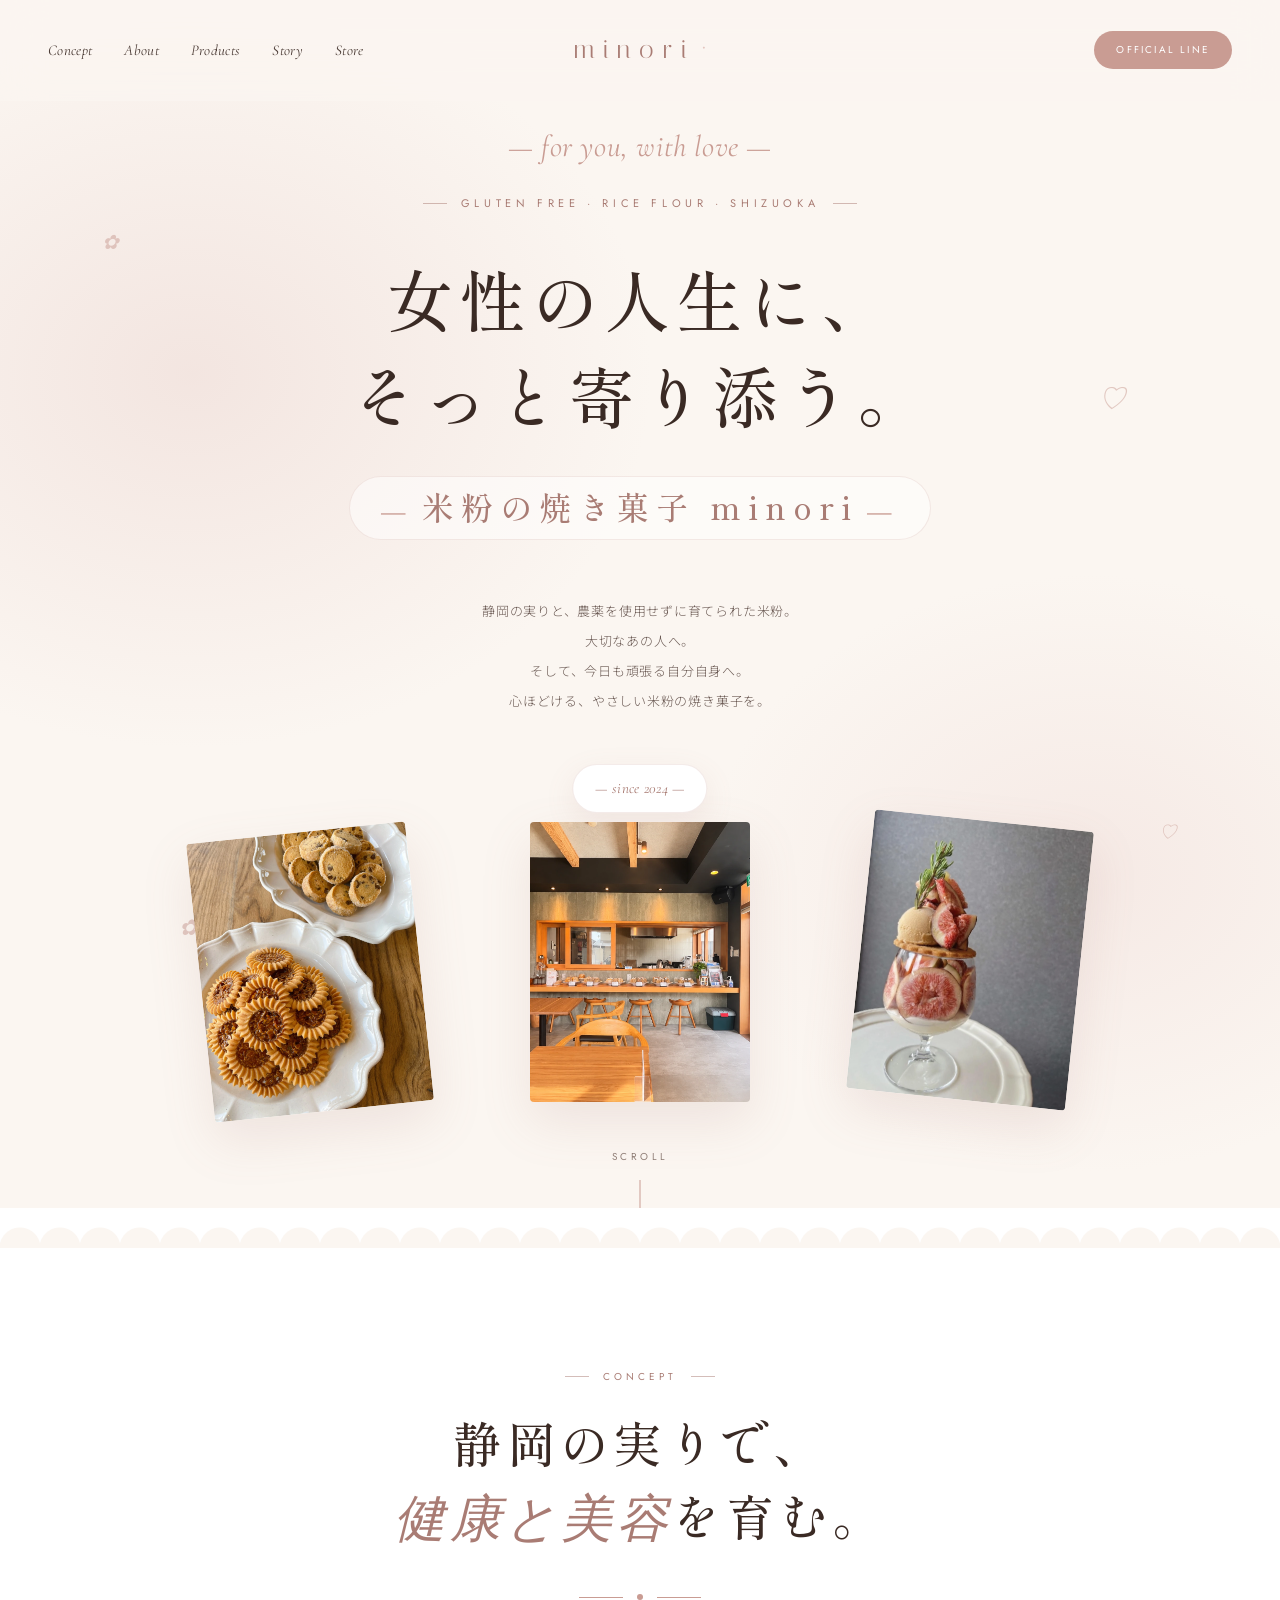
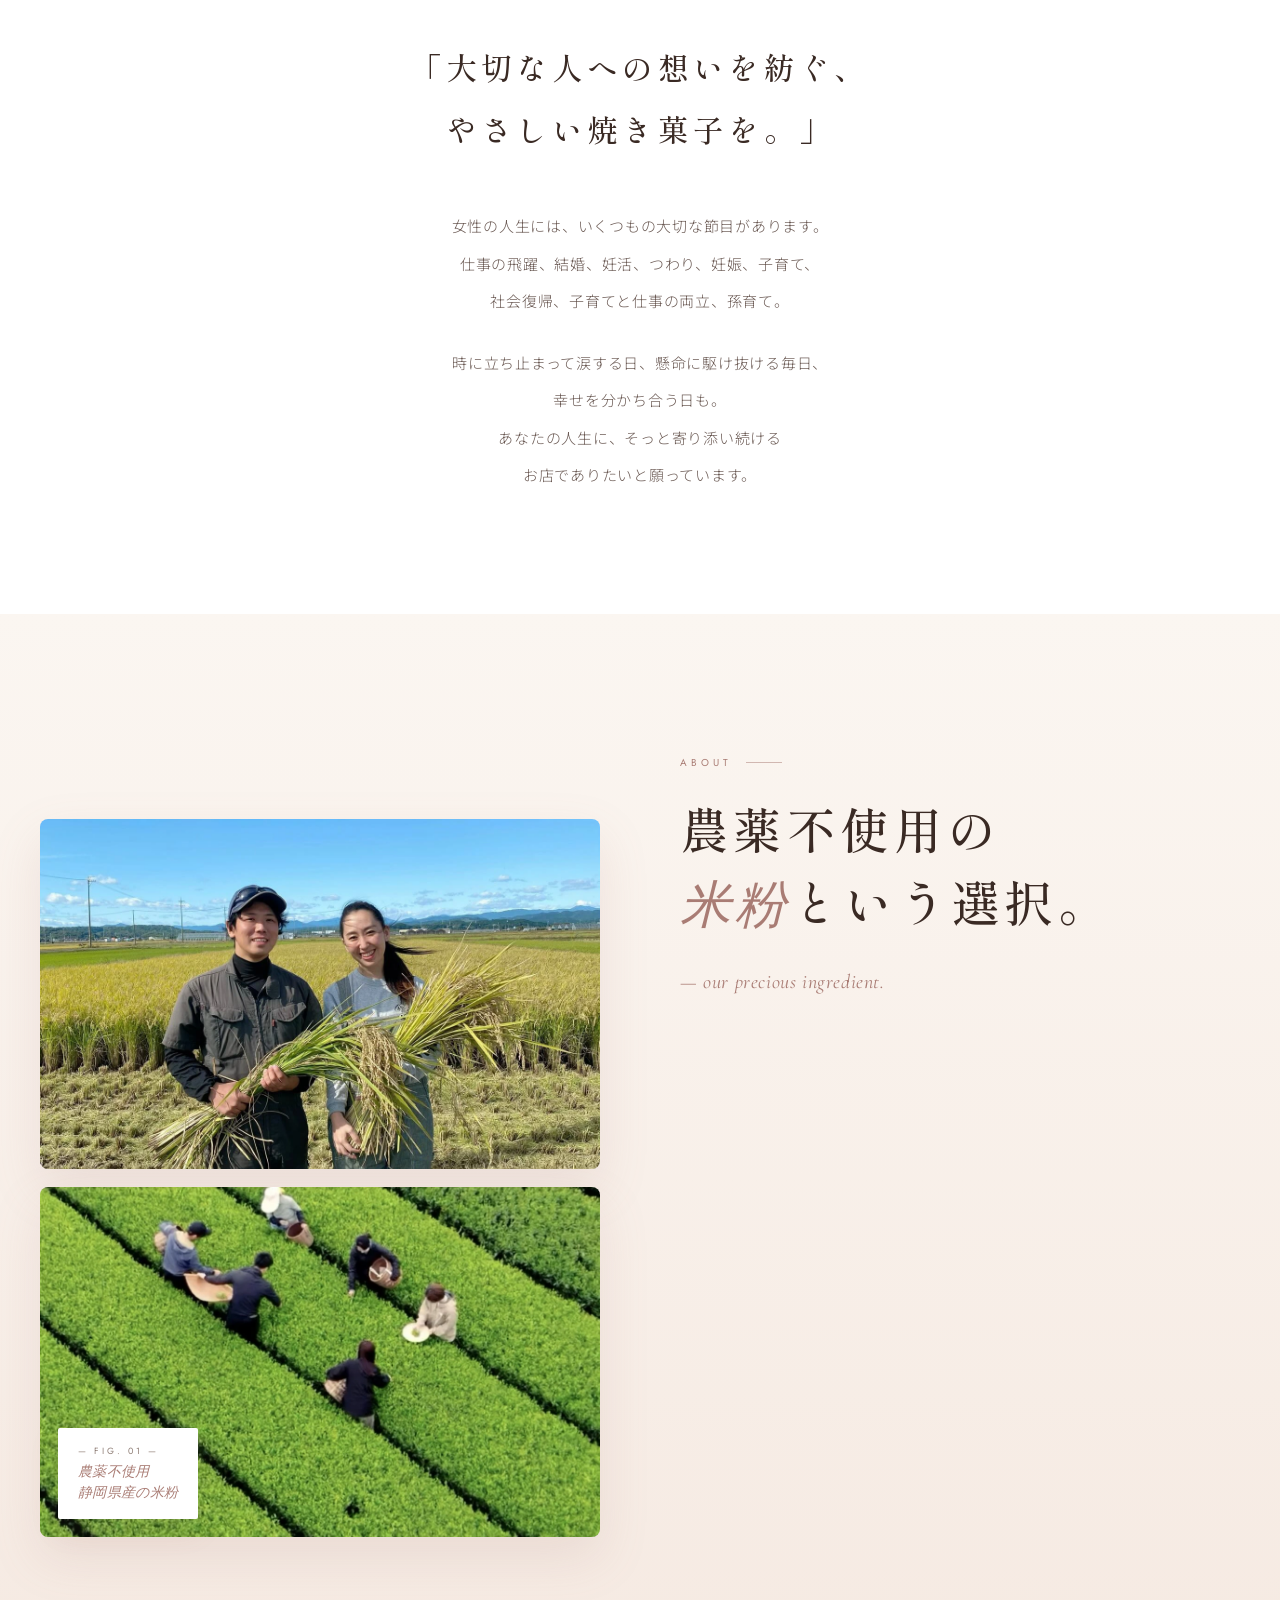
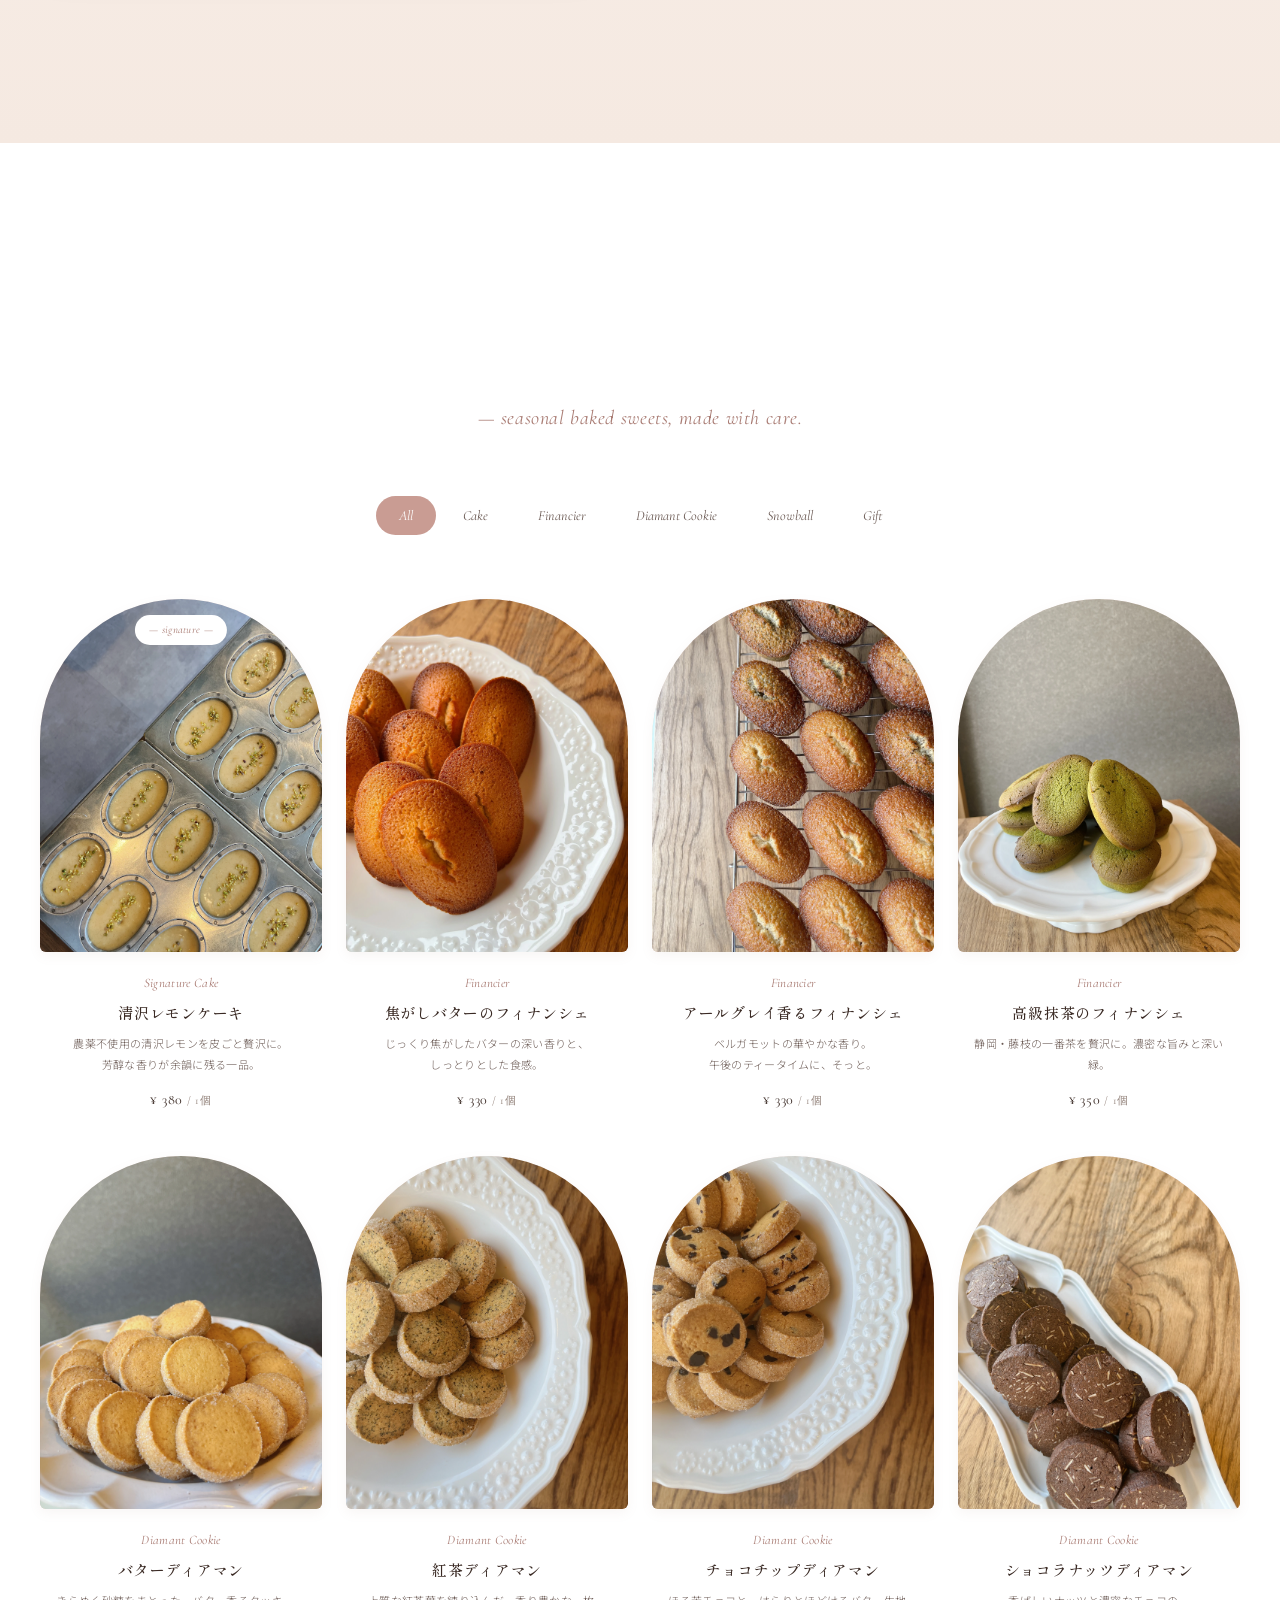
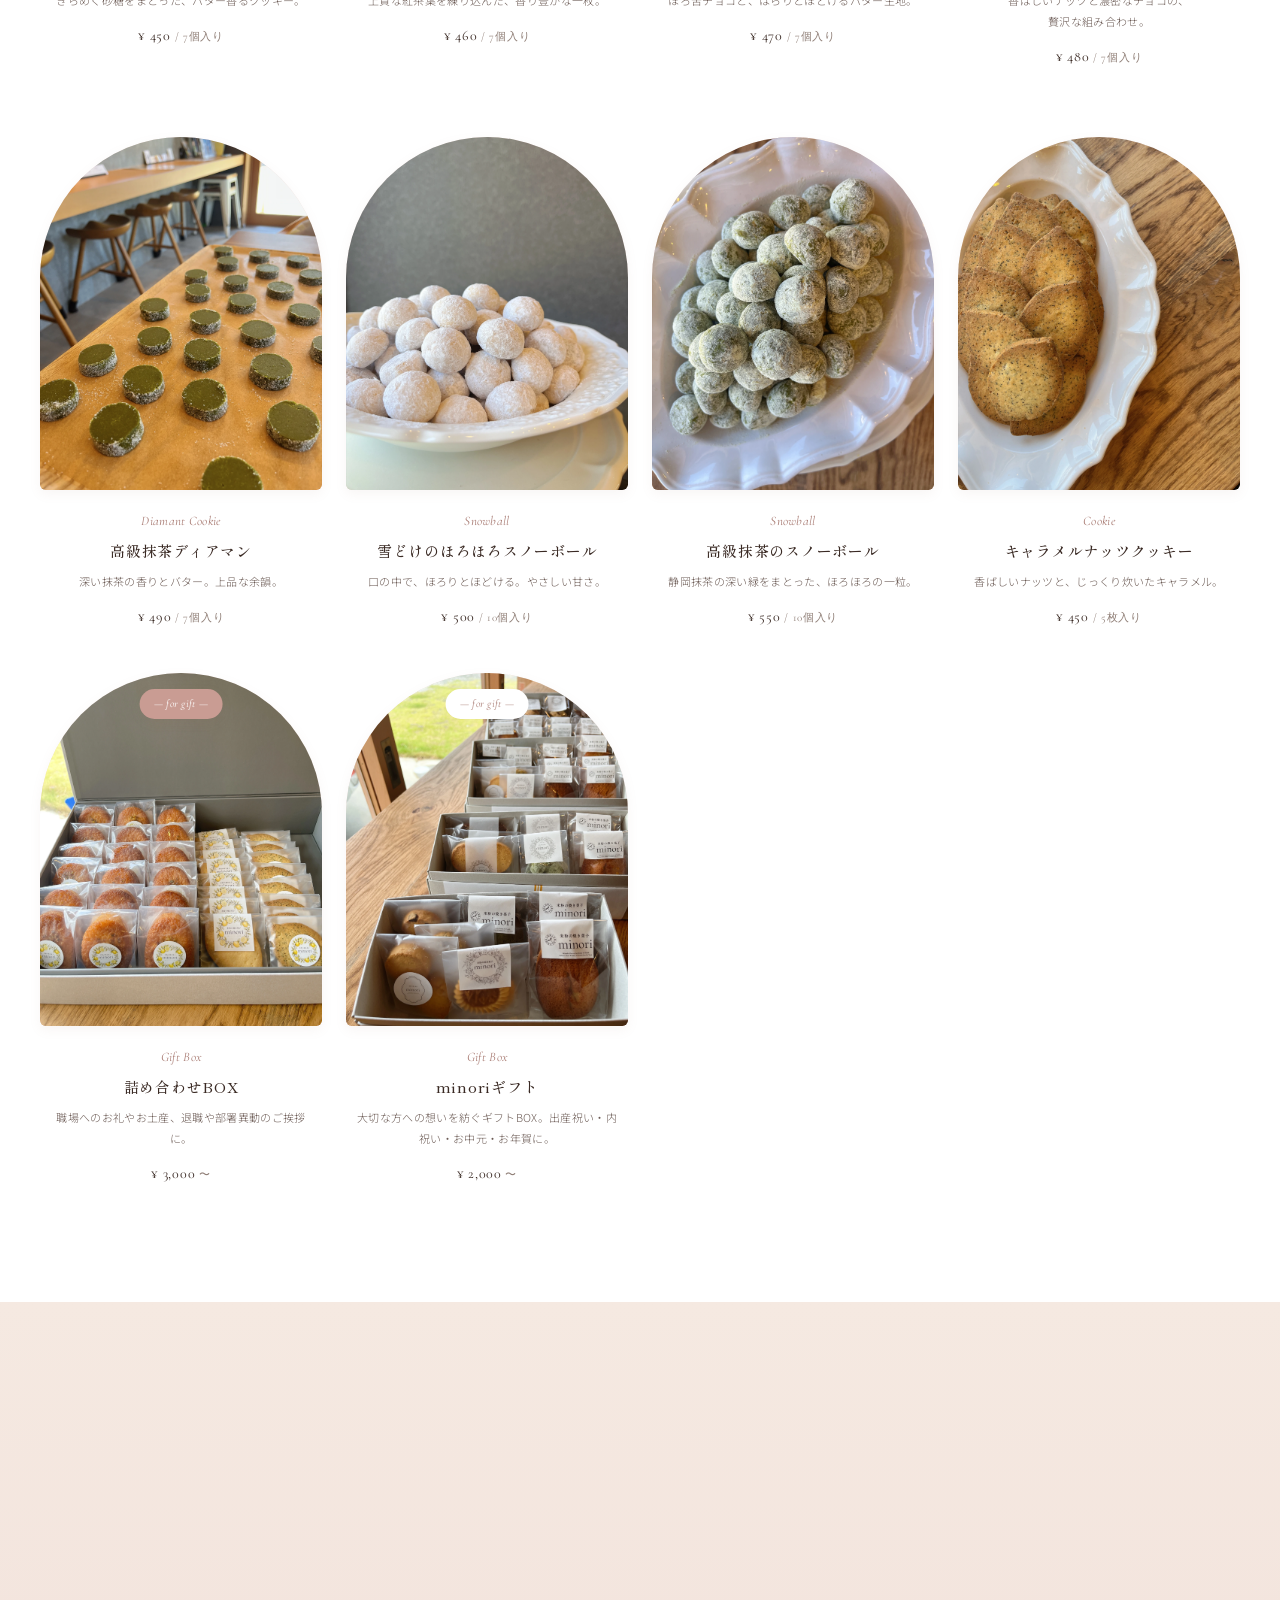
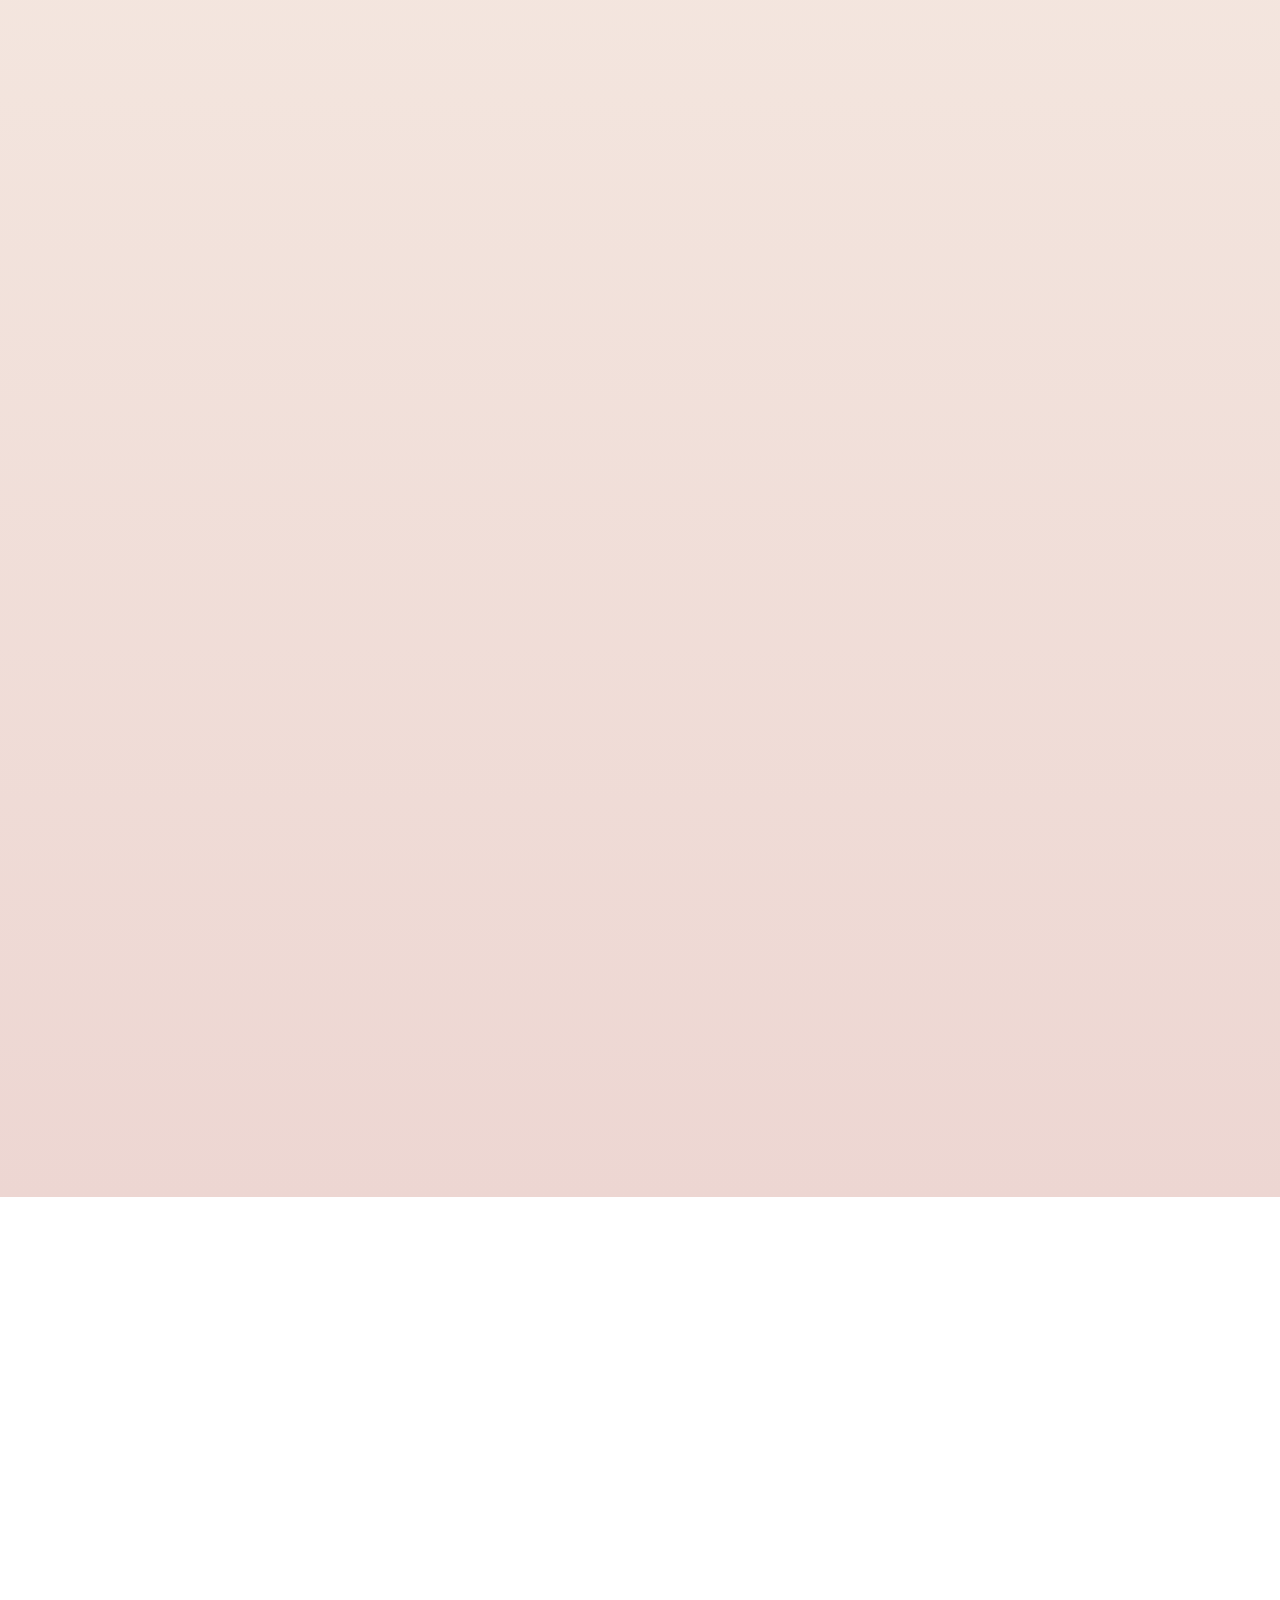
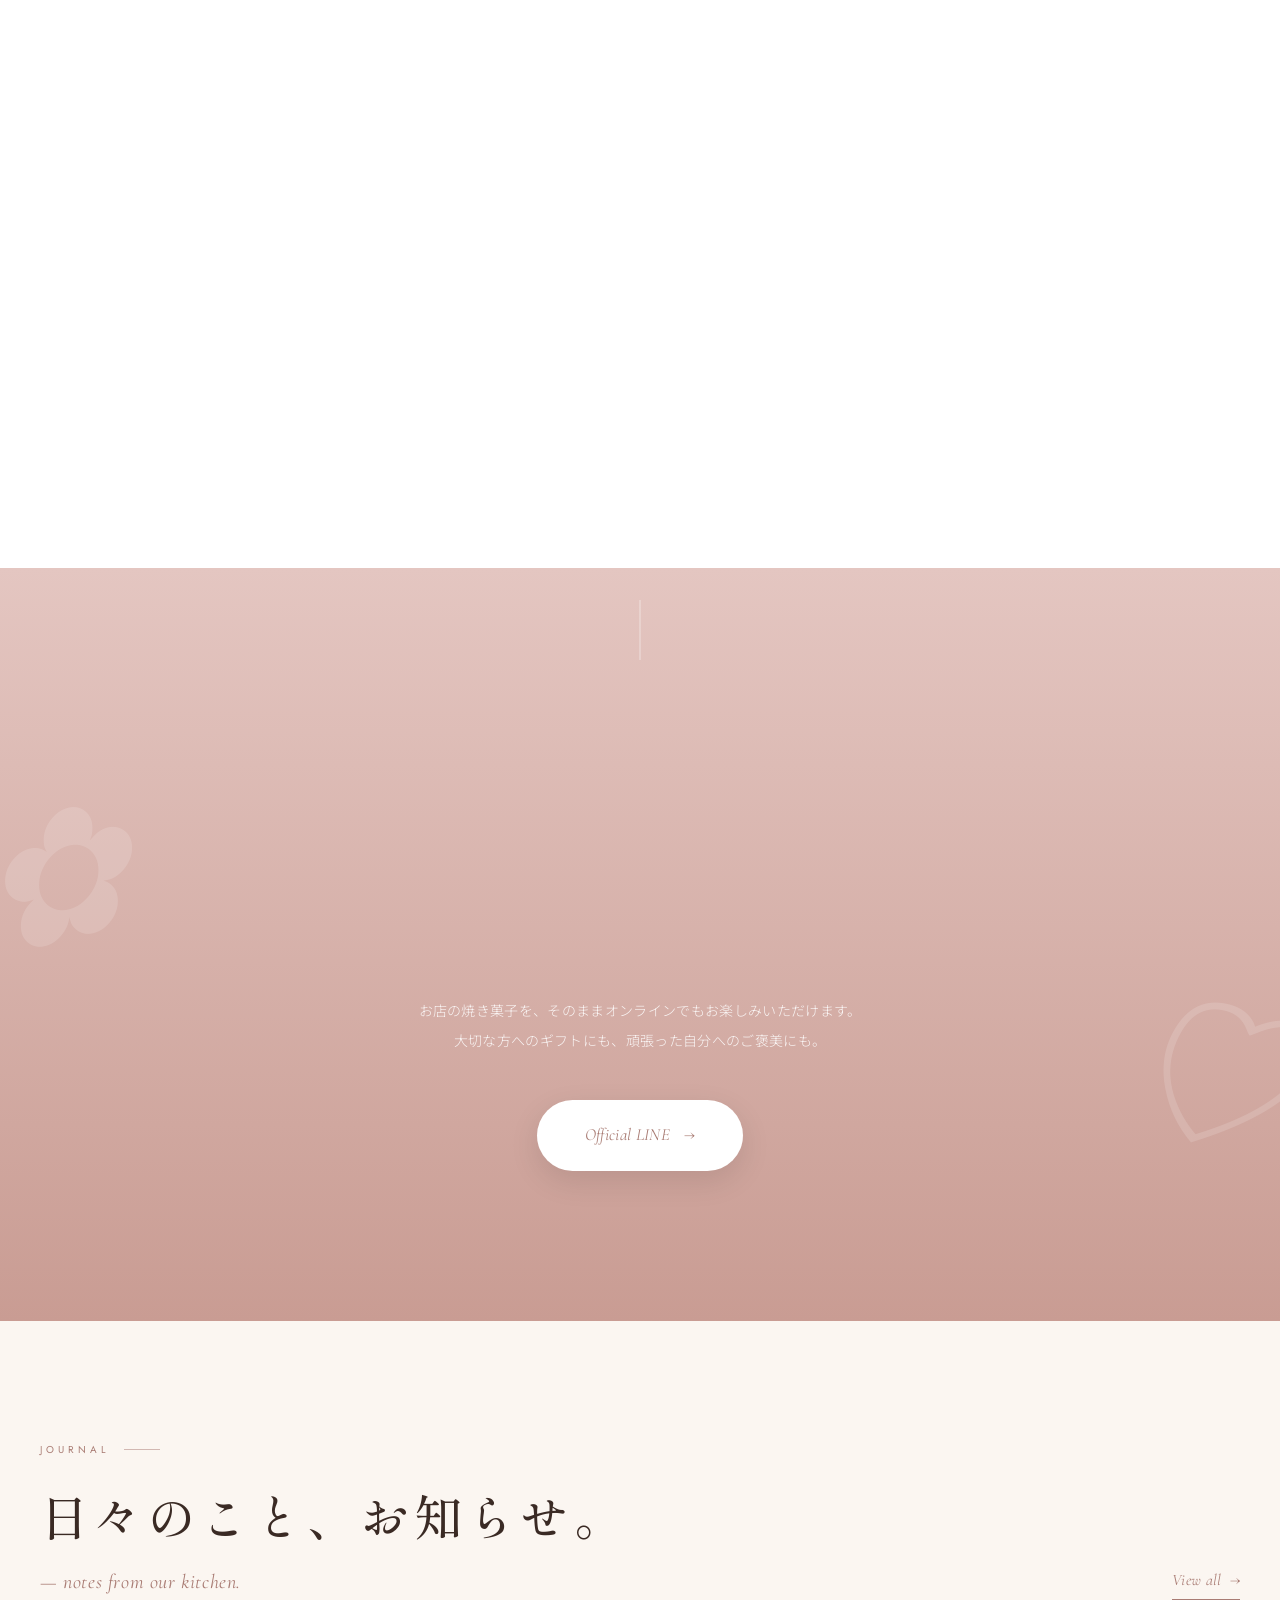
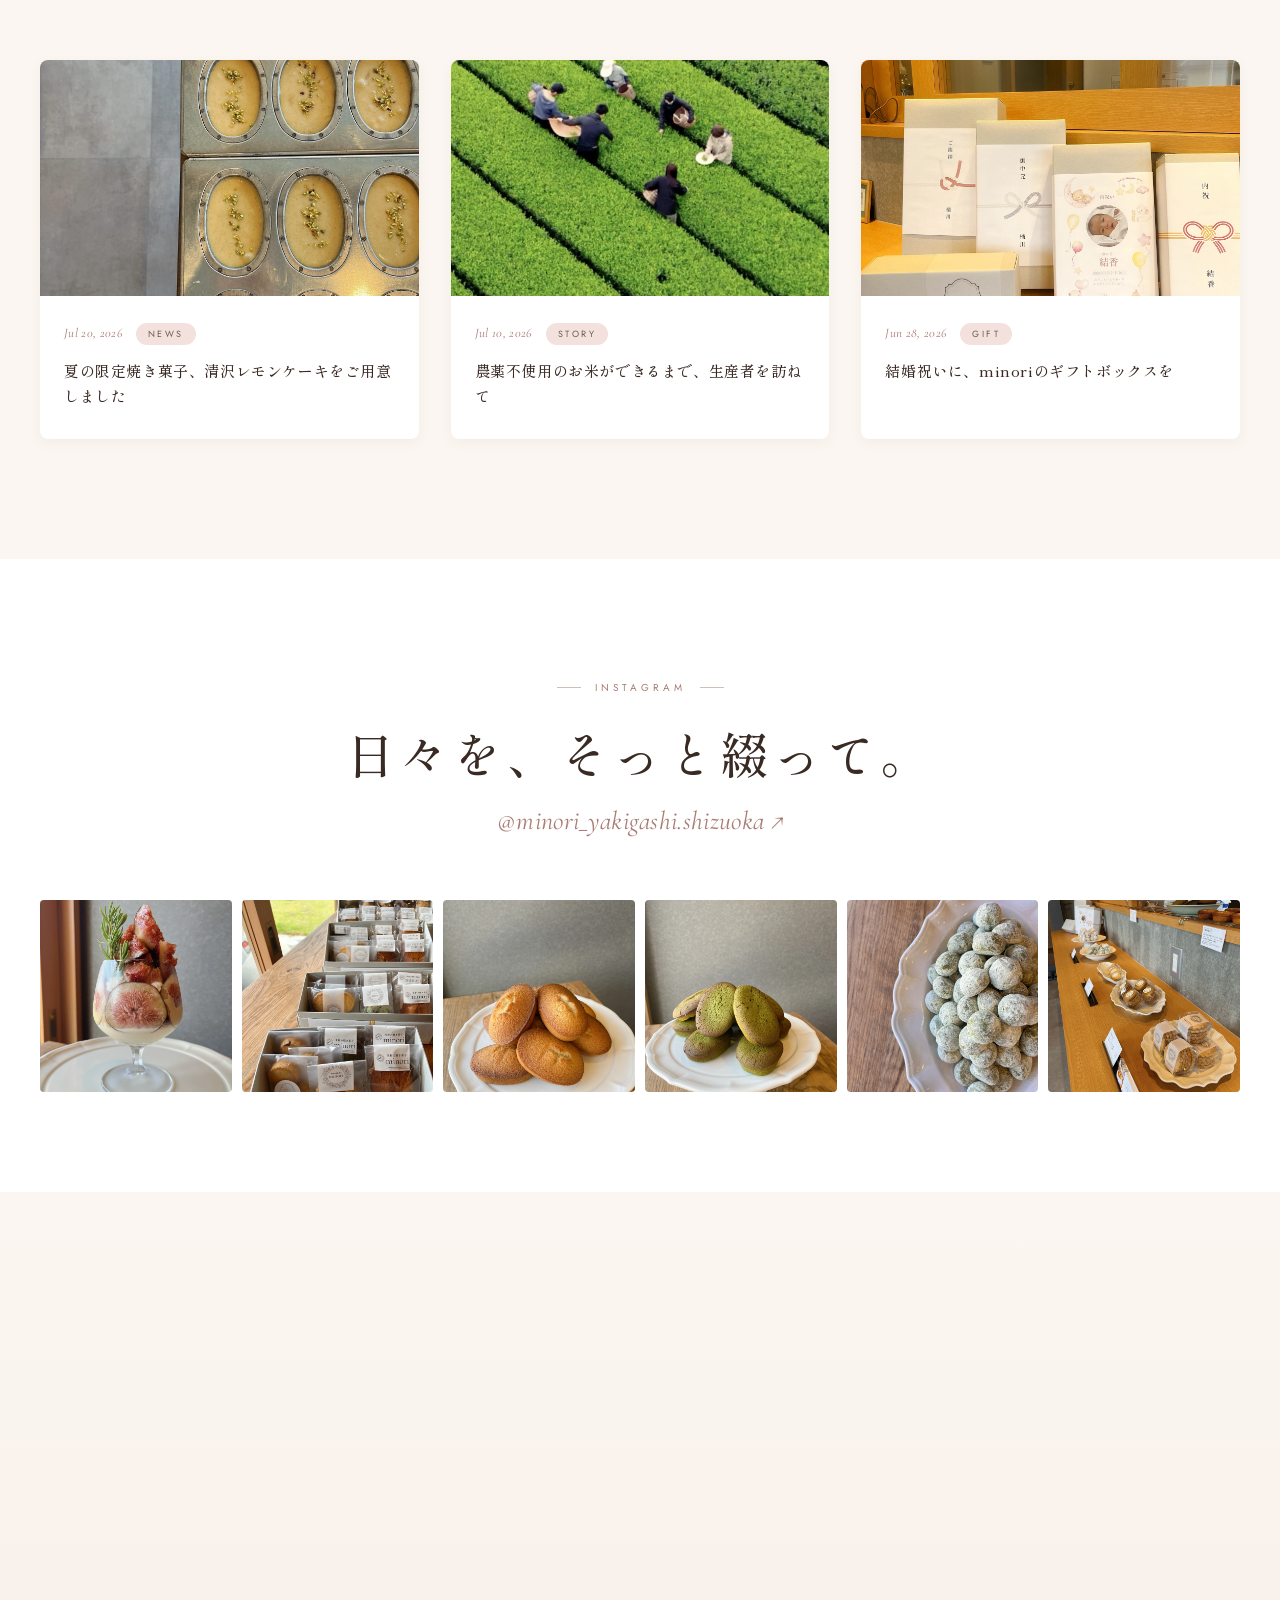
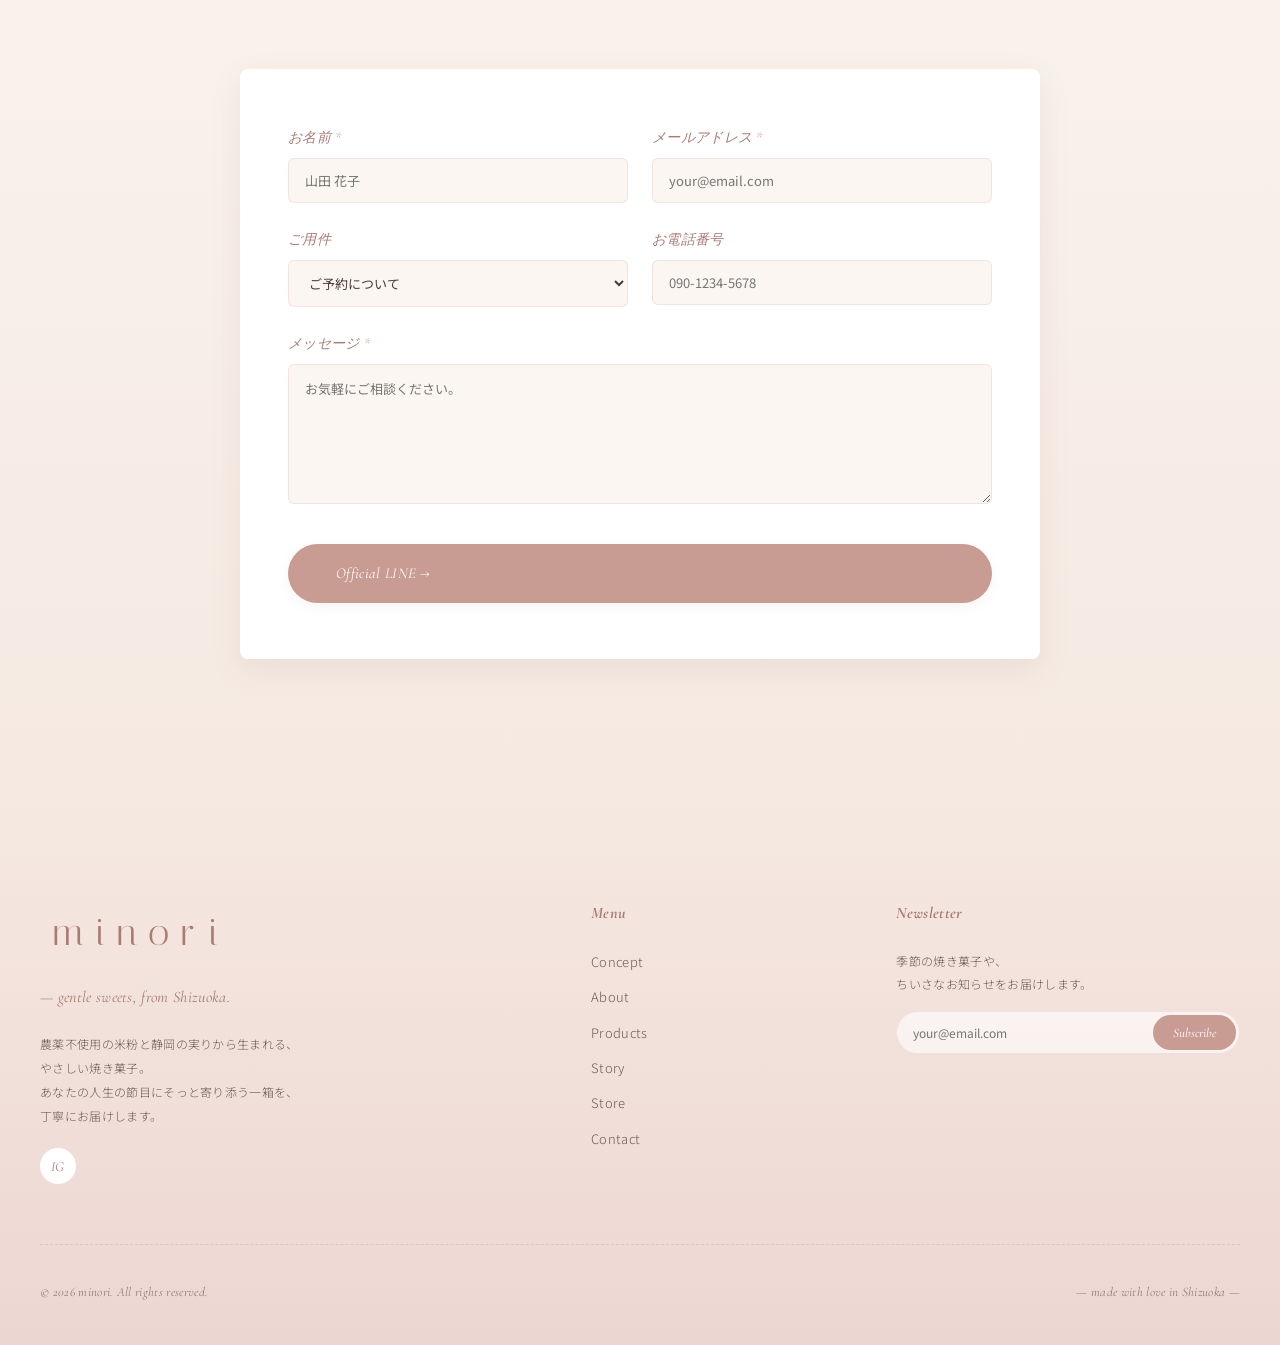
==== commit 9a39e4f6: "Add files via upload" ====
--- a/index.html
+++ b/index.html
@@ -50,7 +50,7 @@
   <div class="hero-eyebrow fade-in d1">Gluten Free · Rice Flour · Shizuoka</div>
   <h1 class="fade-in d1">
     <strong style='font-family:"Shippori Mincho", serif; font-weight:500;'>女性の人生に、<br>そっと寄り添う。</strong><br>
-    <strong style='font-family:"Shippori Mincho", serif; font-weight:500;' class="brand-jp">米粉の焼き菓子 MINORi</strong>
+    <strong style='font-family:"Shippori Mincho", serif; font-weight:500;' class="brand-jp">米粉の焼き菓子 minori</strong>
   </h1>
   <p class="hero-sub fade-in d2" style="font-size:13px;">
     静岡の実りと、農薬を使用せずに育てられた米粉。<br>
@@ -60,9 +60,9 @@
   </p>
   <div class="hero-collage fade-in d3">
     <div class="hero-badge">— since 2024 —</div>
-    <div class="img img-1"><img class="photo-fit" src="image-webp/IMG_5290.webp" alt="季節のデザート"></div>
-    <div class="img img-2"><img class="photo-fit" src="image-webp/IMG_4327.webp" alt="minoriのギフトボックス"></div>
-    <div class="img img-3"><img class="photo-fit" src="image-webp/IMG_4482.webp" alt="焼きたてのフィナンシェ"></div>
+    <div class="img img-1"><img class="photo-fit" src="image-webp/excel_image_03.webp" alt="minoriの焼き菓子"></div>
+    <div class="img img-2"><img class="photo-fit" src="image-webp/excel_image_04.webp" alt="店舗の雰囲気"></div>
+    <div class="img img-3"><img class="photo-fit" src="image-webp/excel_image_05.webp" alt="季節のデザート"></div>
   </div>
 
   <div class="hero-scroll">Scroll</div>
@@ -102,8 +102,8 @@
 <section class="about" id="about" data-screen-label="03 About">
   <div class="about-grid">
     <div class="about-images fade-in">
-      <div class="img img-1"><img class="photo-fit" src="image-webp/IMG_3795.webp" alt="静岡の実りを育む畑"></div>
-      <div class="img img-2"><img class="photo-fit" src="image-webp/IMG_4482.webp" alt="米粉の焼き菓子"></div>
+      <div class="img img-1"><img class="photo-fit" src="image-webp/excel_image_07.webp" alt="米粉農家さんの田んぼ"></div>
+      <div class="img img-2"><img class="photo-fit" src="image-webp/IMG_3795.webp" alt="静岡の茶畑"></div>
       <div class="img-tag">
         <span class="num">— Fig. 01 —</span>
         農薬不使用<br>静岡県産の米粉
@@ -171,35 +171,35 @@
     <div class="product fade-in" data-cat="cake">
       <div class="product-img">
         <div class="product-ribbon">— signature —</div>
-        <img class="photo-fit" src="image-webp/IMG_5122.webp" alt="レモンケーキ">
+        <img class="photo-fit" src="image-webp/IMG_5122.webp" alt="レモンケーキ">
       </div>
       <div class="product-cat">Signature Cake</div>
       <div class="product-name">清沢レモンケーキ</div>
       <div class="product-desc">農薬不使用の清沢レモンを皮ごと贅沢に。<br>芳醇な香りが余韻に残る一品。</div>
-      <div class="product-price">¥ 2,800 <span class="yen">/ 4個入</span></div>
+      <div class="product-price">¥ 380 <span class="yen">/ 1個</span></div>
     </div>
 
     <!-- Financiers -->
     <div class="product fade-in d1" data-cat="financier">
-      <div class="product-img"><img class="photo-fit" src="image-webp/IMG_4482.webp" alt="フィナンシェ"></div>
+      <div class="product-img"><img class="photo-fit" src="image-webp/excel_image_10.webp" alt="フィナンシェ"></div>
       <div class="product-cat">Financier</div>
       <div class="product-name">焦がしバターのフィナンシェ</div>
       <div class="product-desc">じっくり焦がしたバターの深い香りと、<br>しっとりとした食感。</div>
-      <div class="product-price">¥ 320 <span class="yen">/ 1個</span></div>
+      <div class="product-price">¥ 330 <span class="yen">/ 1個</span></div>
     </div>
     <div class="product fade-in d2" data-cat="financier">
       <div class="product-img"><img class="photo-fit" src="image-webp/IMG_4671.webp" alt="焼き菓子"></div>
       <div class="product-cat">Financier</div>
-      <div class="product-name">アールグレイのフィナンシェ</div>
+      <div class="product-name">アールグレイ香るフィナンシェ</div>
       <div class="product-desc">ベルガモットの華やかな香り。<br>午後のティータイムに、そっと。</div>
-      <div class="product-price">¥ 340 <span class="yen">/ 1個</span></div>
+      <div class="product-price">¥ 330 <span class="yen">/ 1個</span></div>
     </div>
     <div class="product fade-in d3" data-cat="financier">
       <div class="product-img"><img class="photo-fit" src="image-webp/IMG_4483.webp" alt="抹茶の焼き菓子"></div>
       <div class="product-cat">Financier</div>
       <div class="product-name">高級抹茶のフィナンシェ</div>
       <div class="product-desc">静岡・藤枝の一番茶を贅沢に。濃密な旨みと深い緑。</div>
-      <div class="product-price">¥ 380 <span class="yen">/ 1個</span></div>
+      <div class="product-price">¥ 350 <span class="yen">/ 1個</span></div>
     </div>
 
     <!-- Diamant Cookies -->
@@ -208,35 +208,35 @@
       <div class="product-cat">Diamant Cookie</div>
       <div class="product-name">バターディアマン</div>
       <div class="product-desc">きらめく砂糖をまとった、バター香るクッキー。</div>
-      <div class="product-price">¥ 980 <span class="yen">/ 1袋</span></div>
+      <div class="product-price">¥ 450 <span class="yen">/ 7個入り</span></div>
     </div>
     <div class="product fade-in d1" data-cat="diamant">
       <div class="product-img"><img class="photo-fit" src="image-webp/IMG_4957.webp" alt="紅茶ディアマン"></div>
       <div class="product-cat">Diamant Cookie</div>
       <div class="product-name">紅茶ディアマン</div>
       <div class="product-desc">上質な紅茶葉を練り込んだ、香り豊かな一枚。</div>
-      <div class="product-price">¥ 1,080 <span class="yen">/ 1袋</span></div>
+      <div class="product-price">¥ 460 <span class="yen">/ 7個入り</span></div>
     </div>
     <div class="product fade-in d2" data-cat="diamant">
       <div class="product-img"><img class="photo-fit" src="image-webp/IMG_4952.webp" alt="チョコチップクッキー"></div>
       <div class="product-cat">Diamant Cookie</div>
       <div class="product-name">チョコチップディアマン</div>
       <div class="product-desc">ほろ苦チョコと、はらりとほどけるバター生地。</div>
-      <div class="product-price">¥ 1,080 <span class="yen">/ 1袋</span></div>
+      <div class="product-price">¥ 470 <span class="yen">/ 7個入り</span></div>
     </div>
     <div class="product fade-in d3" data-cat="diamant">
       <div class="product-img"><img class="photo-fit" src="image-webp/IMG_4489.webp" alt="チョコの焼き菓子"></div>
       <div class="product-cat">Diamant Cookie</div>
-      <div class="product-name">チョコナッツディアマン</div>
+      <div class="product-name">ショコラナッツディアマン</div>
       <div class="product-desc">香ばしいナッツと濃密なチョコの、<br>贅沢な組み合わせ。</div>
-      <div class="product-price">¥ 1,180 <span class="yen">/ 1袋</span></div>
+      <div class="product-price">¥ 480 <span class="yen">/ 7個入り</span></div>
     </div>
     <div class="product fade-in" data-cat="diamant">
       <div class="product-img"><img class="photo-fit" src="image-webp/IMG_4949.webp" alt="抹茶の焼き菓子"></div>
       <div class="product-cat">Diamant Cookie</div>
       <div class="product-name">高級抹茶ディアマン</div>
       <div class="product-desc">深い抹茶の香りとバター。上品な余韻。</div>
-      <div class="product-price">¥ 1,180 <span class="yen">/ 1袋</span></div>
+      <div class="product-price">¥ 490 <span class="yen">/ 7個入り</span></div>
     </div>
 
     <!-- Snowballs -->
@@ -245,14 +245,14 @@
       <div class="product-cat">Snowball</div>
       <div class="product-name">雪どけのほろほろスノーボール</div>
       <div class="product-desc">口の中で、ほろりとほどける。やさしい甘さ。</div>
-      <div class="product-price">¥ 880 <span class="yen">/ 1袋</span></div>
+      <div class="product-price">¥ 500 <span class="yen">/ 10個入り</span></div>
     </div>
     <div class="product fade-in d2" data-cat="snowball">
-      <div class="product-img"><img class="photo-fit" src="image-webp/IMG_4902.webp" alt="抹茶スイーツ"></div>
+      <div class="product-img"><img class="photo-fit" src="image-webp/IMG_4911.webp" alt="抹茶スイーツ"></div>
       <div class="product-cat">Snowball</div>
       <div class="product-name">高級抹茶のスノーボール</div>
       <div class="product-desc">静岡抹茶の深い緑をまとった、ほろほろの一粒。</div>
-      <div class="product-price">¥ 980 <span class="yen">/ 1袋</span></div>
+      <div class="product-price">¥ 550 <span class="yen">/ 10個入り</span></div>
     </div>
 
     <!-- Caramel -->
@@ -261,7 +261,7 @@
       <div class="product-cat">Cookie</div>
       <div class="product-name">キャラメルナッツクッキー</div>
       <div class="product-desc">香ばしいナッツと、じっくり炊いたキャラメル。</div>
-      <div class="product-price">¥ 1,080 <span class="yen">/ 1袋</span></div>
+      <div class="product-price">¥ 450 <span class="yen">/ 5枚入り</span></div>
     </div>
 
     <!-- Gift Box -->
@@ -271,9 +271,9 @@
         <img class="photo-fit" src="image-webp/IMG_4695.webp" alt="minoriのギフト">
       </div>
       <div class="product-cat">Gift Box</div>
-      <div class="product-name">minoriの詰め合わせ（小）</div>
-      <div class="product-desc">季節の焼き菓子6種を、リボンを添えてお届けします。</div>
-      <div class="product-price">¥ 3,600 <span class="yen">/ box</span></div>
+      <div class="product-name">詰め合わせBOX</div>
+      <div class="product-desc">職場へのお礼やお土産、退職や部署異動のご挨拶に。</div>
+      <div class="product-price">¥ 3,000 <span class="yen">〜</span></div>
     </div>
     <div class="product fade-in d1" data-cat="gift">
       <div class="product-img">
@@ -281,9 +281,9 @@
         <img class="photo-fit" src="image-webp/IMG_4327.webp" alt="ギフトボックス">
       </div>
       <div class="product-cat">Gift Box</div>
-      <div class="product-name">minoriの詰め合わせ（大）</div>
-      <div class="product-desc">大切な方への贈り物に。<br>10種のセレクションを詰めて。</div>
-      <div class="product-price">¥ 5,800 <span class="yen">/ box</span></div>
+      <div class="product-name">minoriギフト</div>
+      <div class="product-desc">大切な方への想いを紡ぐギフトBOX。出産祝い・内祝い・お中元・お年賀に。</div>
+      <div class="product-price">¥ 2,000 <span class="yen">〜</span></div>
     </div>
   </div>
 </section>
@@ -338,7 +338,7 @@
 <section class="store" id="store" data-screen-label="06 Store">
   <div class="store-grid">
     <div class="store-image fade-in">
-      <img class="photo-fit" src="image-webp/IMG_4813.webp" alt="店舗の雰囲気">
+      <img class="photo-fit" src="image-webp/IMG_4813.webp" alt="店舗の雰囲気">
       <div class="caption">— welcome to our little atelier —</div>
     </div>
     <div class="store-text">
--- a/style.css
+++ b/style.css
@@ -181,7 +181,7 @@
   }
   .hero-collage .img:hover{transform:translateY(-6px) rotate(0deg) !important;}
   .hero-collage .img-1{left:6%;top:44px;width:220px;height:280px;transform:rotate(-6deg);}
-  .hero-collage .img-2{left:50%;top:0;width:280px;height:340px;transform:translateX(-50%);z-index:2;}
+  .hero-collage .img-2{left:50%;top:34px;width:220px;height:280px;transform:translateX(-50%);z-index:2;}
   .hero-collage .img-3{right:6%;top:32px;width:220px;height:280px;transform:rotate(6deg);}
   .hero-collage .img-2:hover{transform:translateX(-50%) translateY(-6px) !important;}
 
@@ -754,8 +754,7 @@
     .menu-btn span{transition:transform .25s ease,opacity .25s ease;}
     .hero{padding:100px 20px 80px;}
     .hero-collage{height:280px;}
-    .hero-collage .img-1,.hero-collage .img-3{width:130px;height:180px;}
-    .hero-collage .img-2{width:180px;height:230px;}
+    .hero-collage .img-1,.hero-collage .img-2,.hero-collage .img-3{width:130px;height:180px;}
     .hero-petal{display:none;}
     section{padding:80px 20px;}
     .about-grid,.store-grid{grid-template-columns:1fr;gap:60px;}
@@ -817,9 +816,9 @@
       height:230px;
       margin-top:42px;
     }
-    .hero-collage .img-1,.hero-collage .img-3{width:96px;height:132px;}
+    .hero-collage .img-1,.hero-collage .img-2,.hero-collage .img-3{width:96px;height:132px;}
     .hero-collage .img-1{left:2%;top:54px;}
-    .hero-collage .img-2{width:142px;height:182px;}
+    .hero-collage .img-2{top:44px;}
     .hero-collage .img-3{right:2%;top:48px;}
     .hero-badge{top:-18px;padding:8px 16px;font-size:11px;}
     .hero-scroll{display:none;}
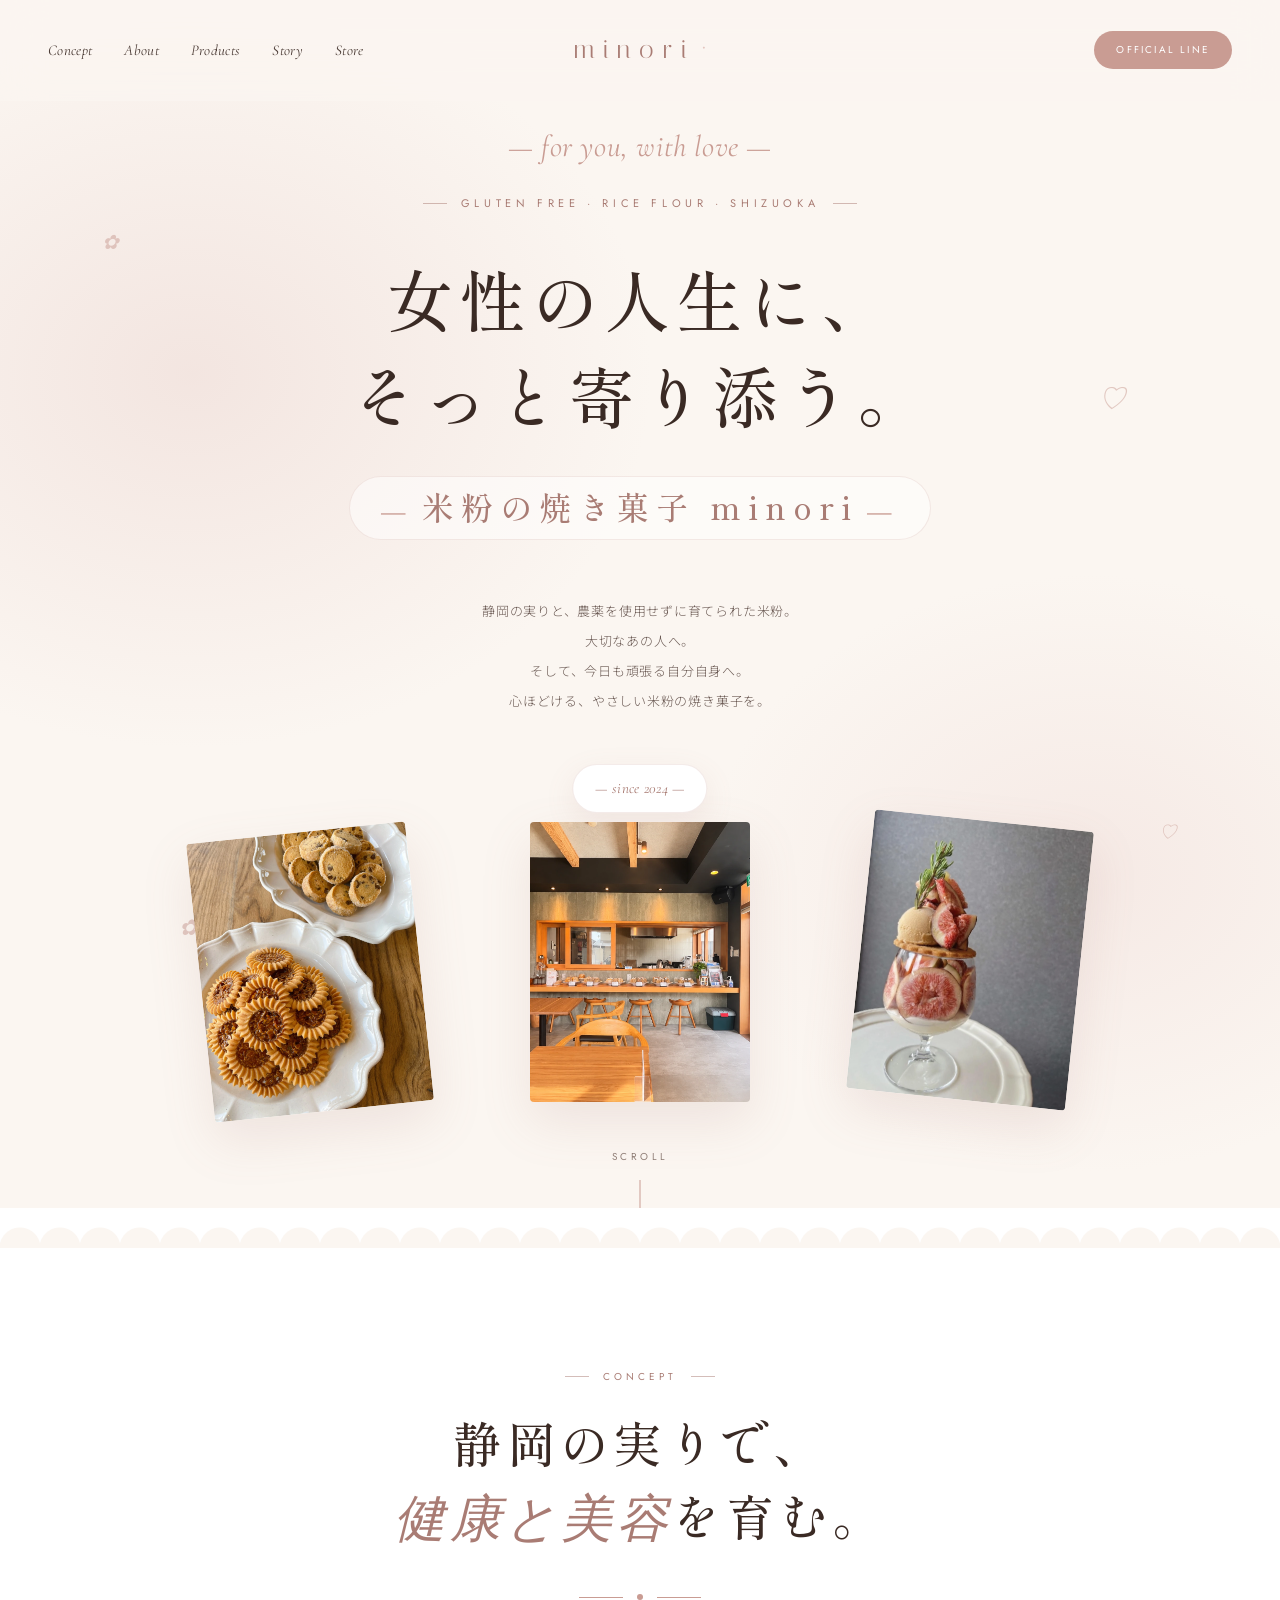
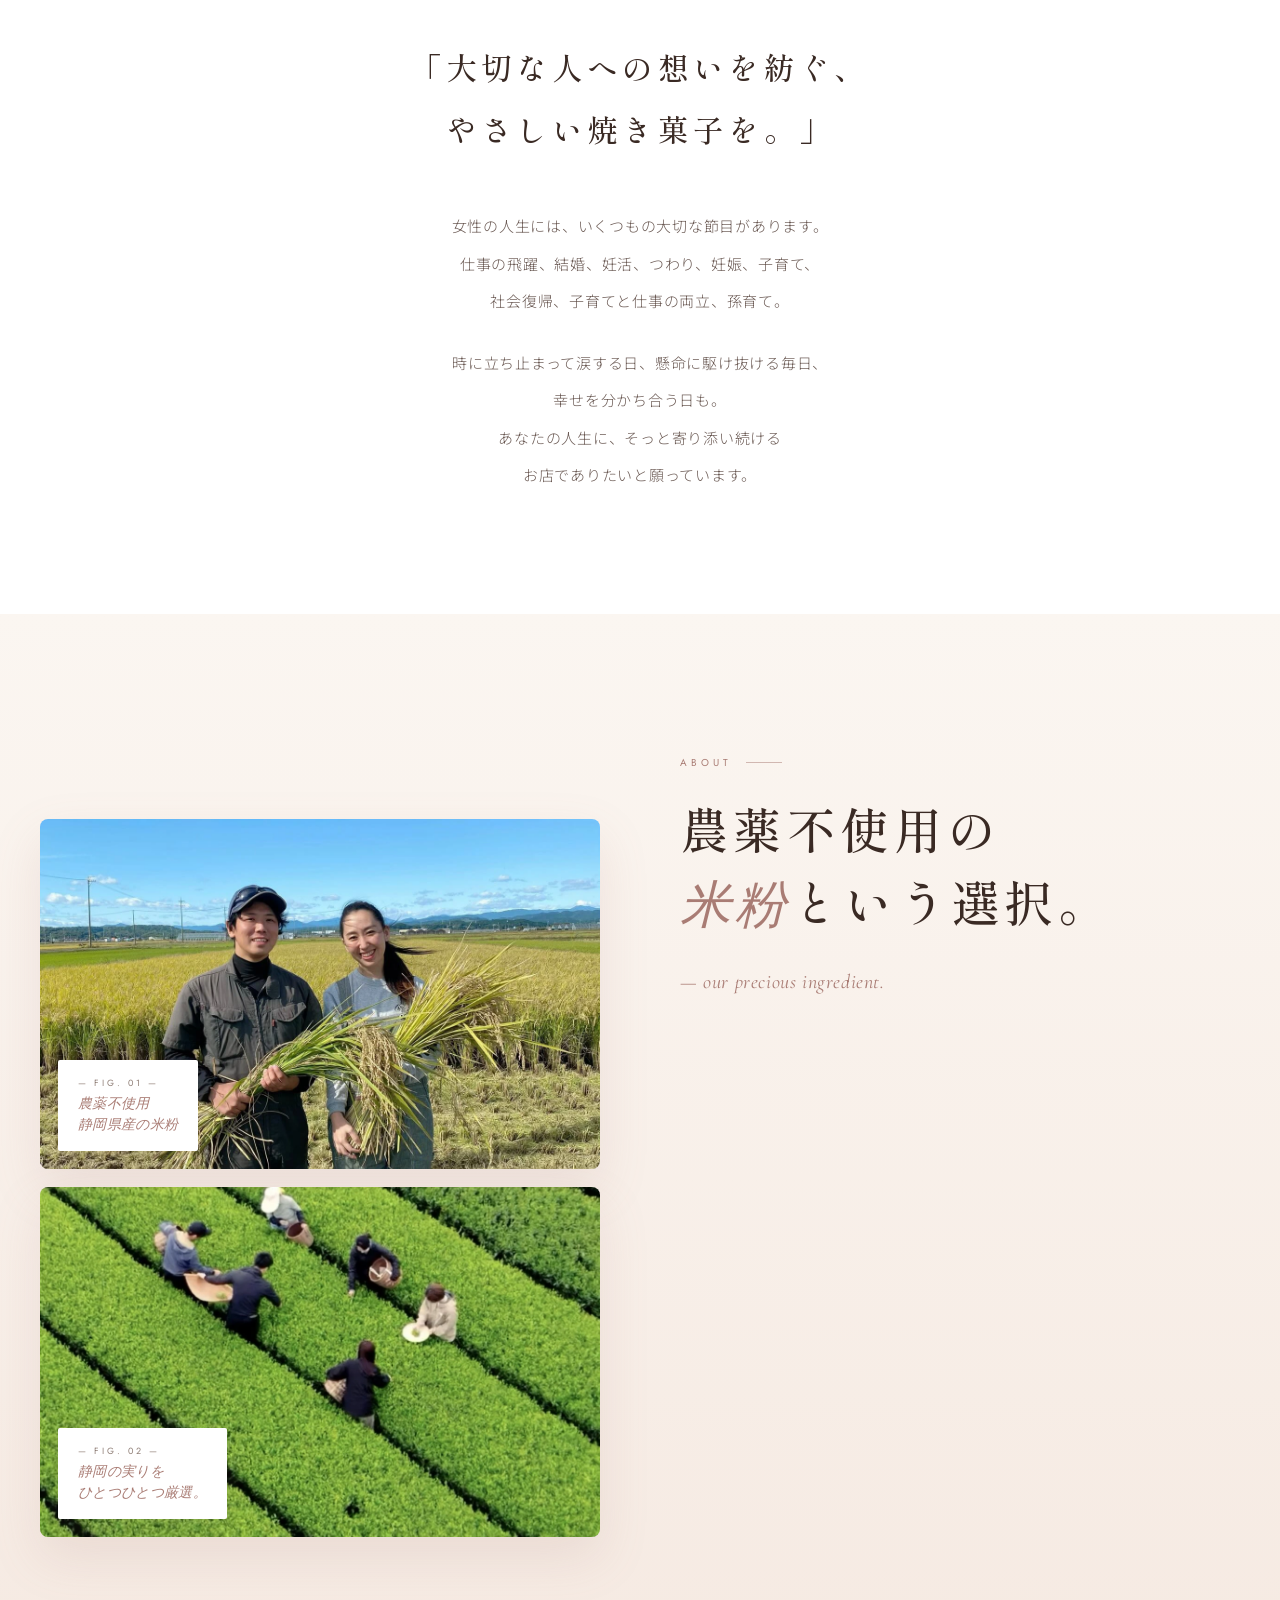
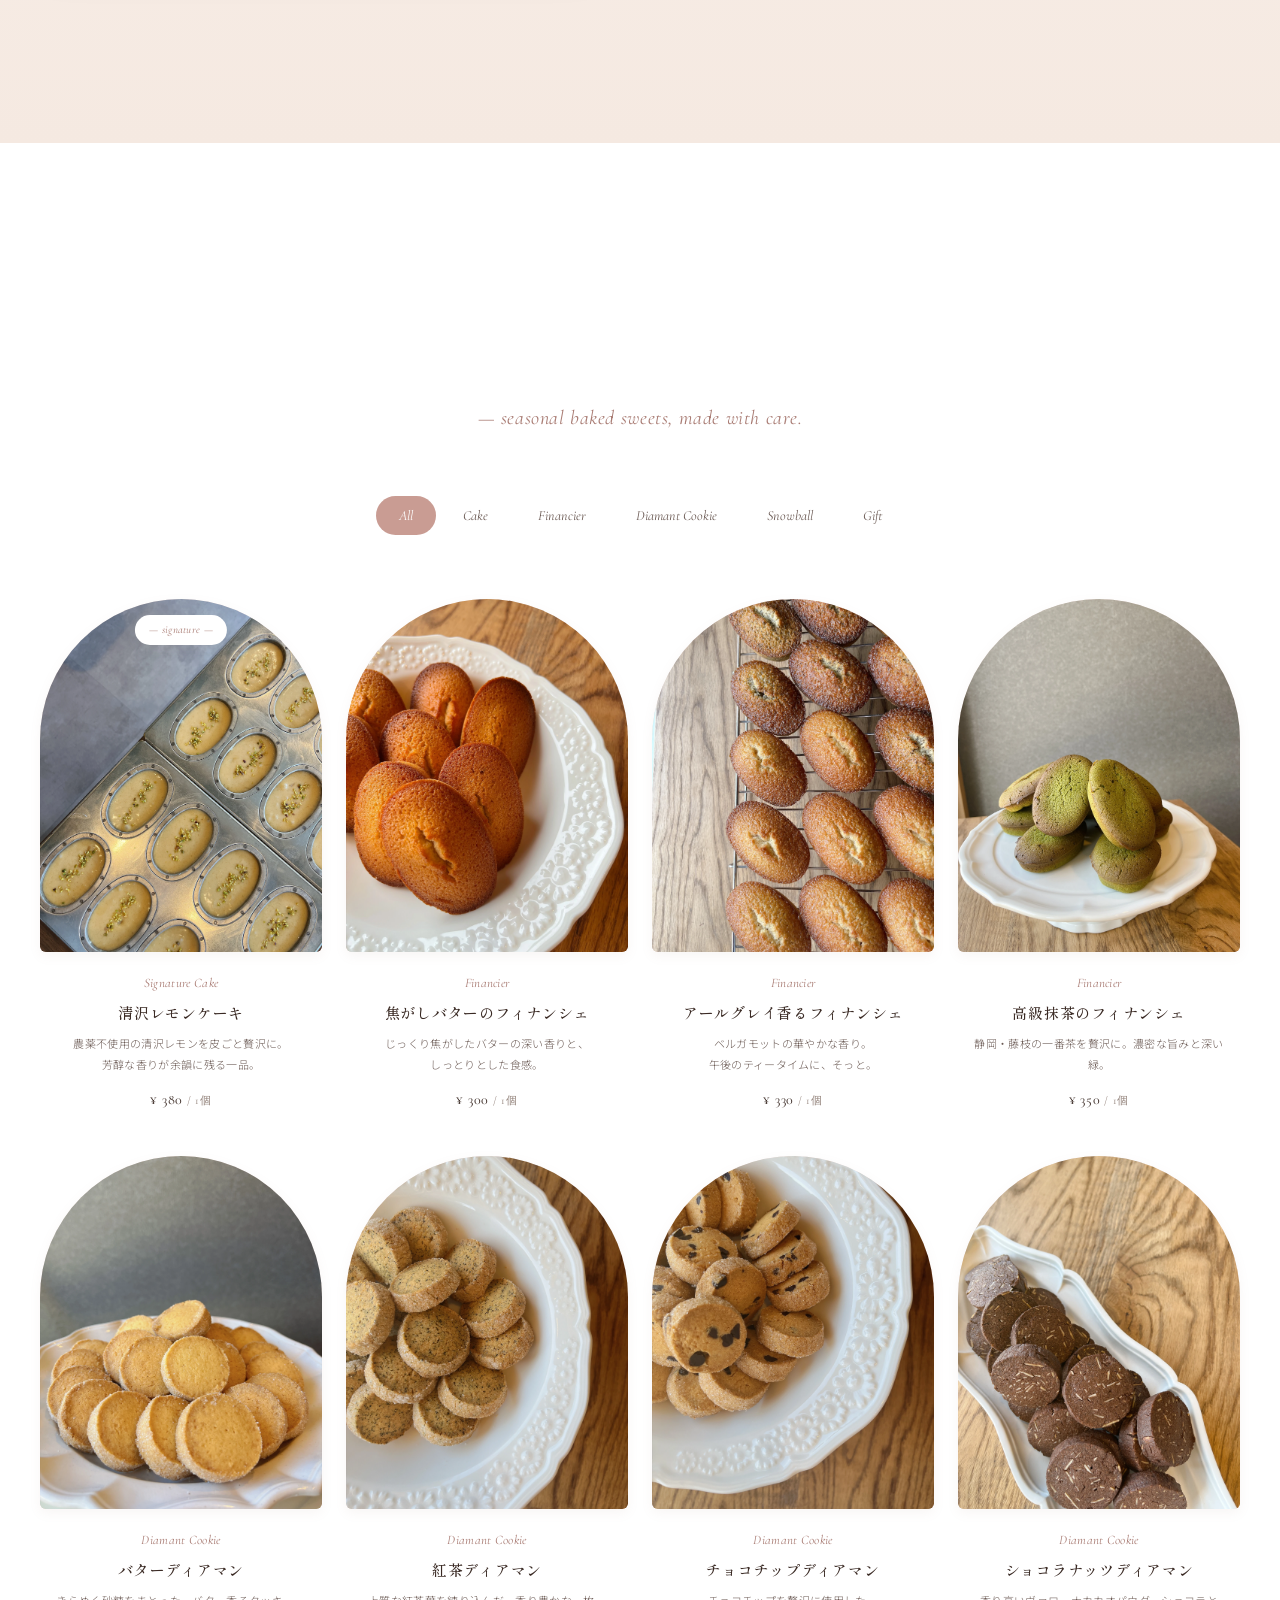
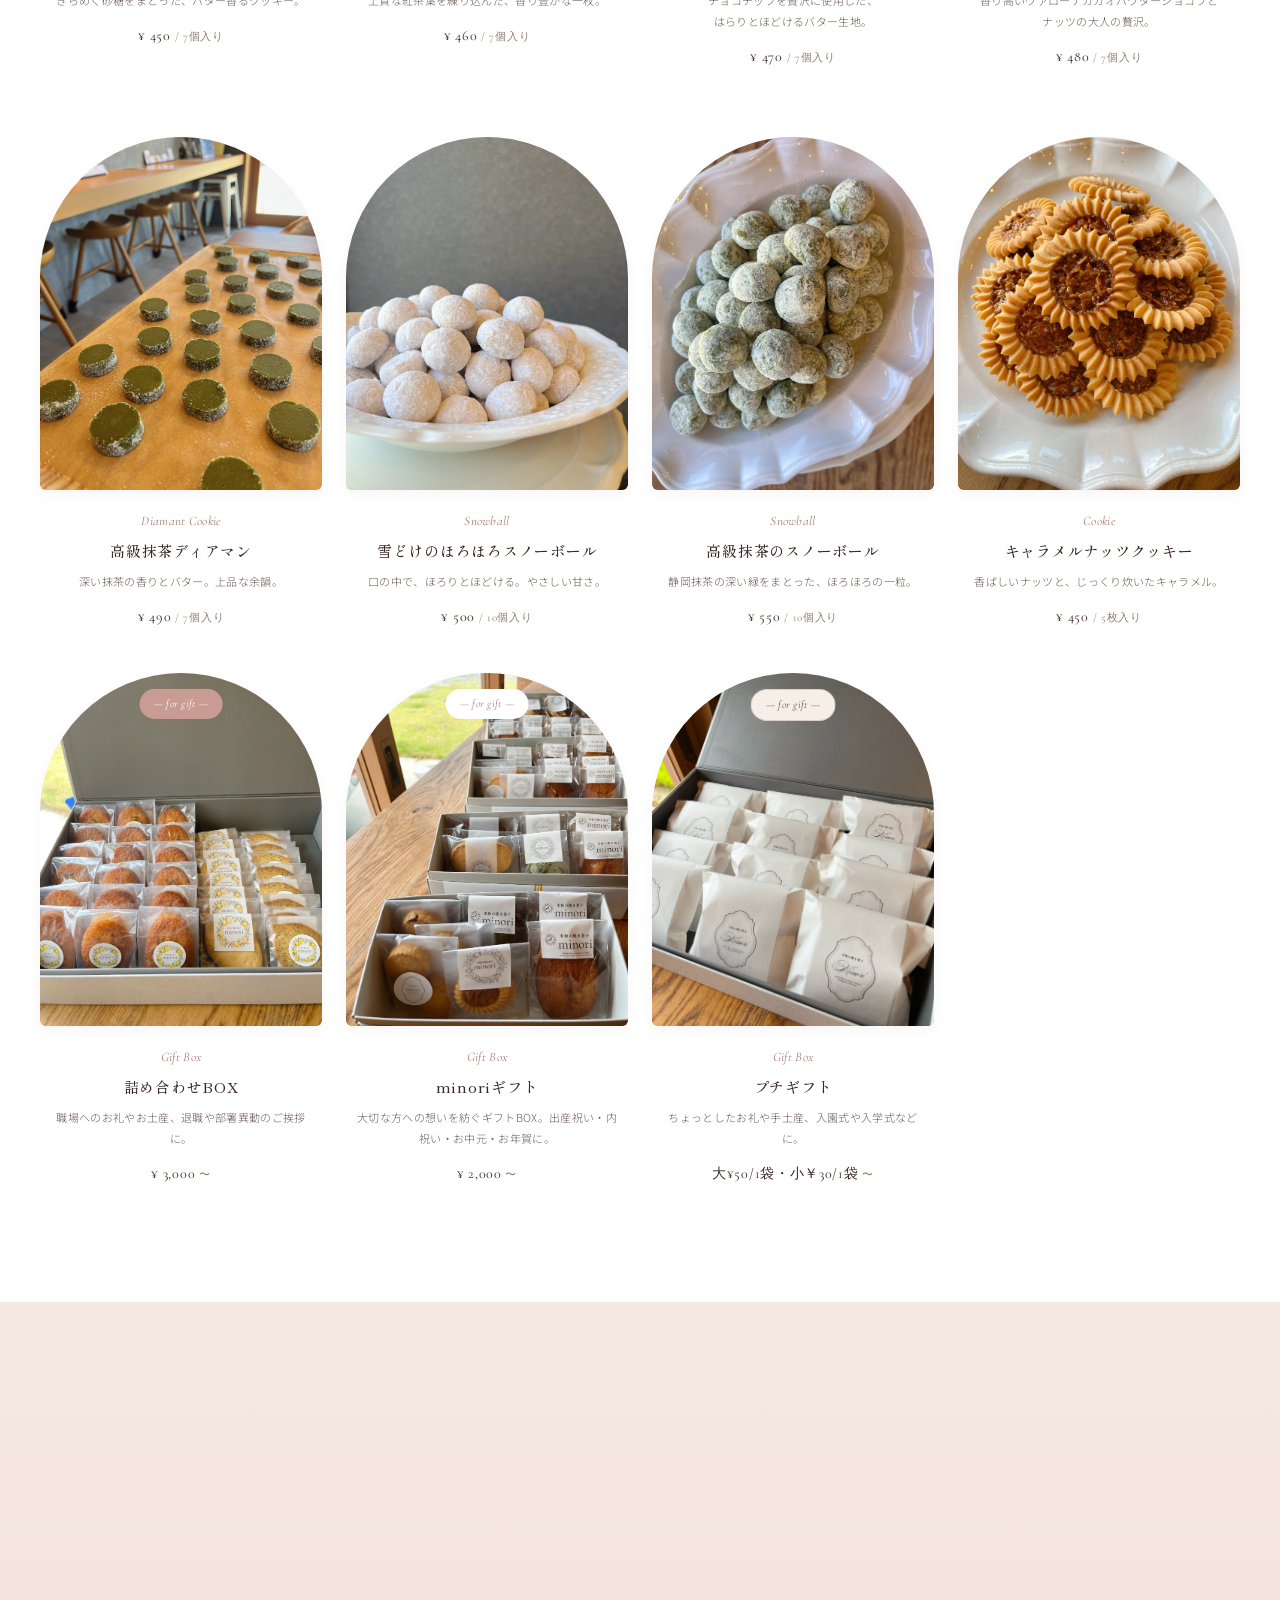
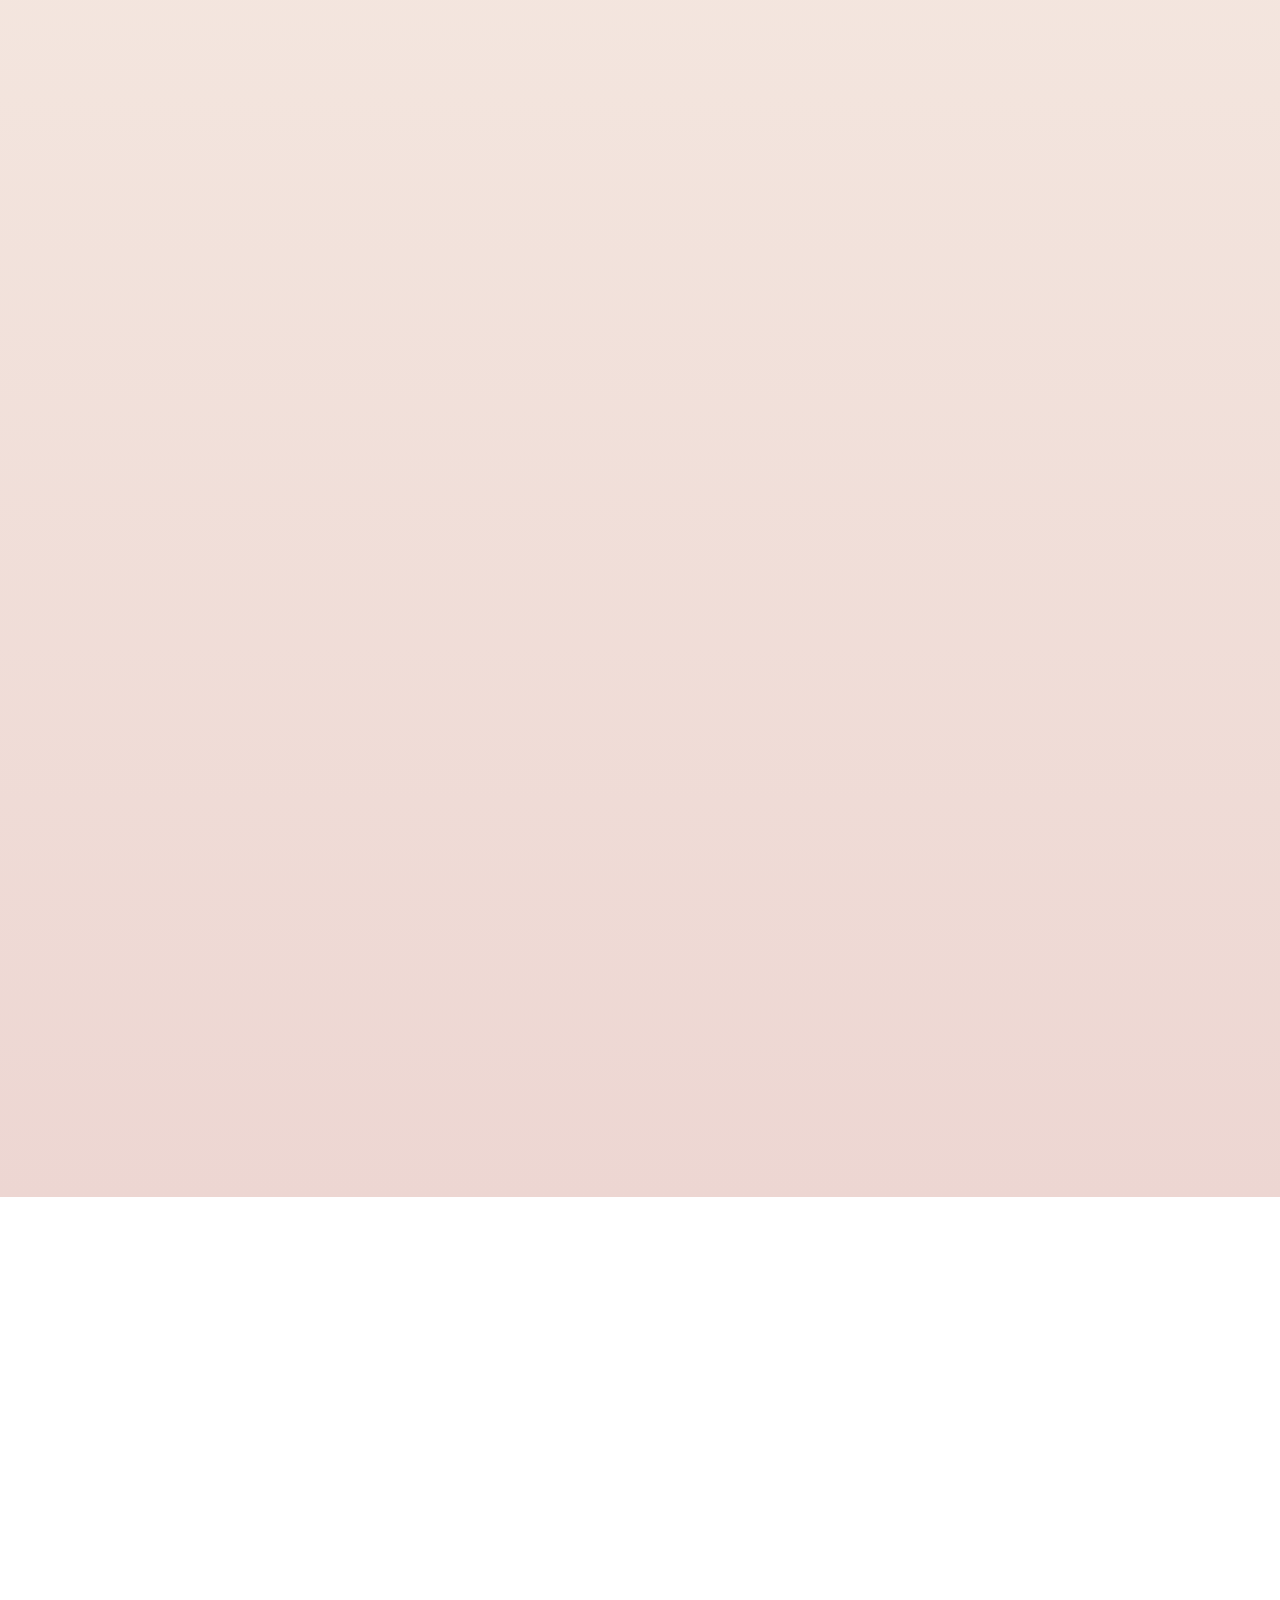
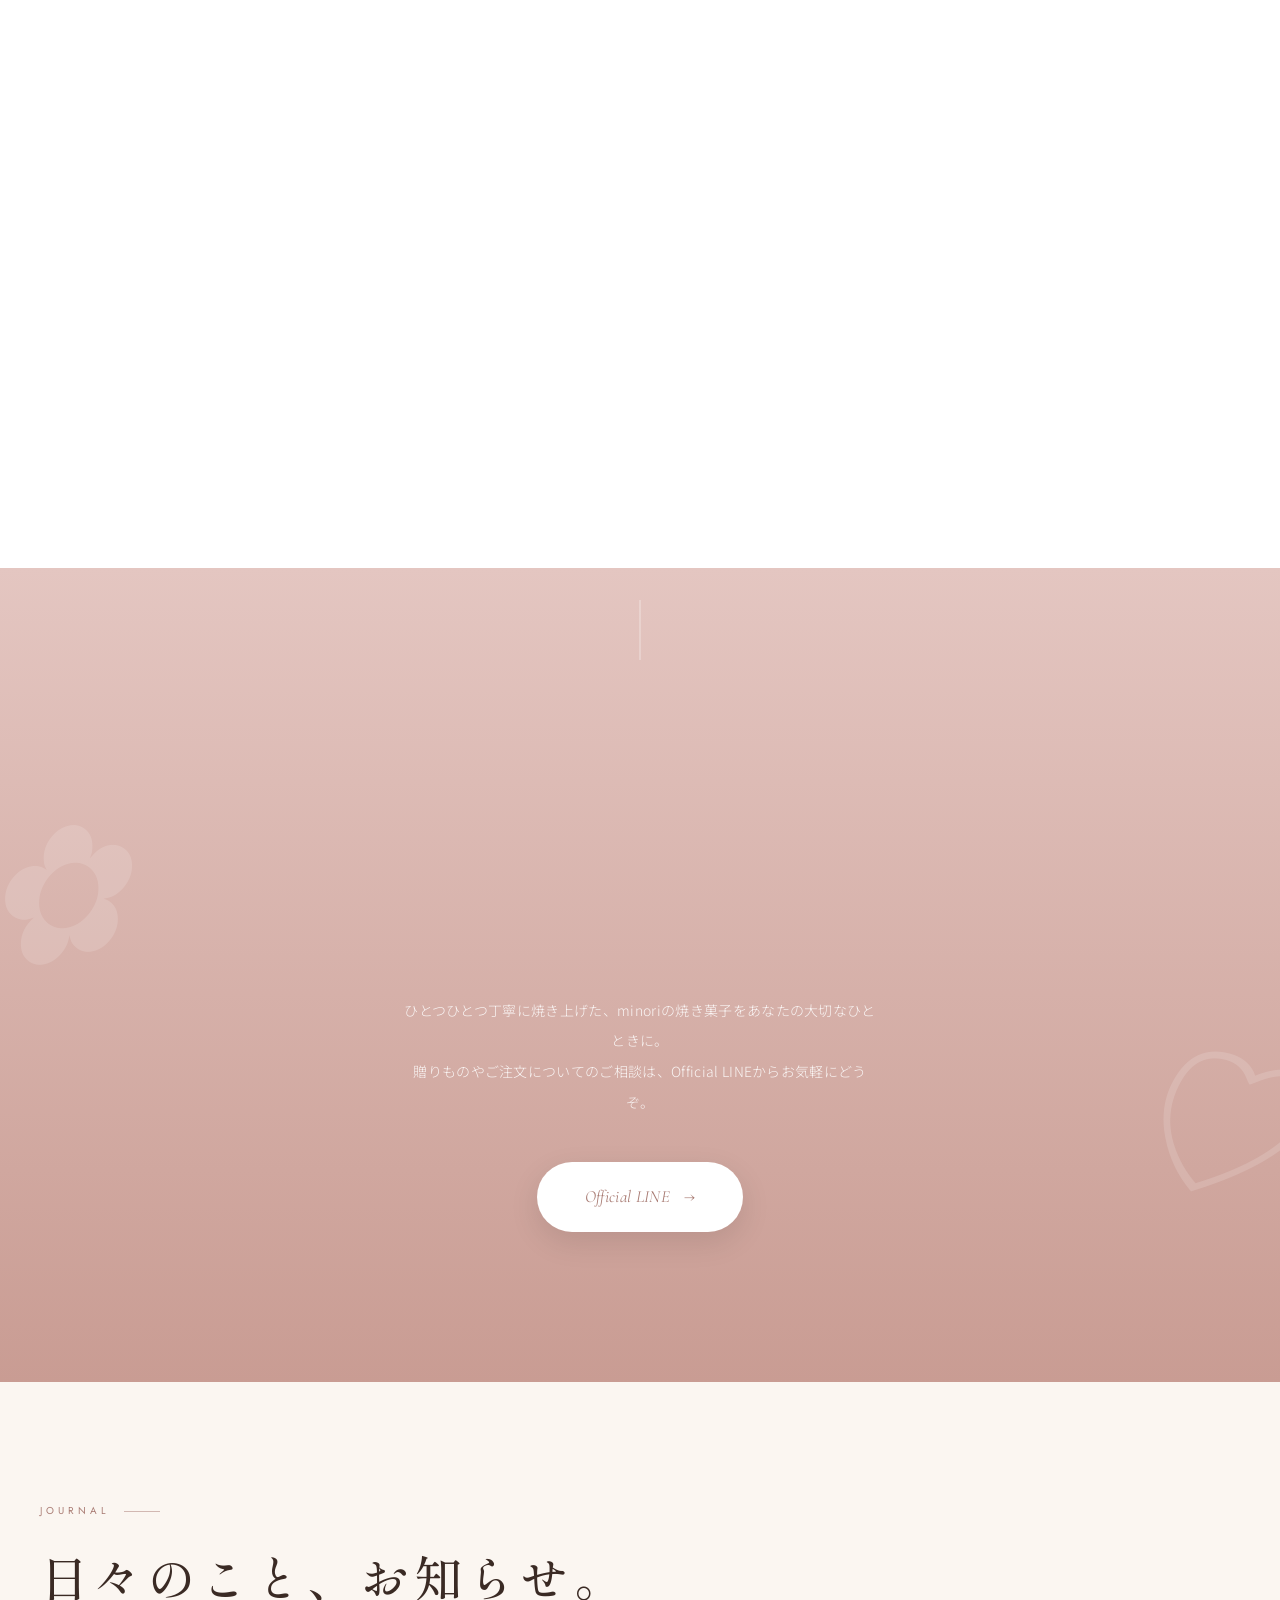
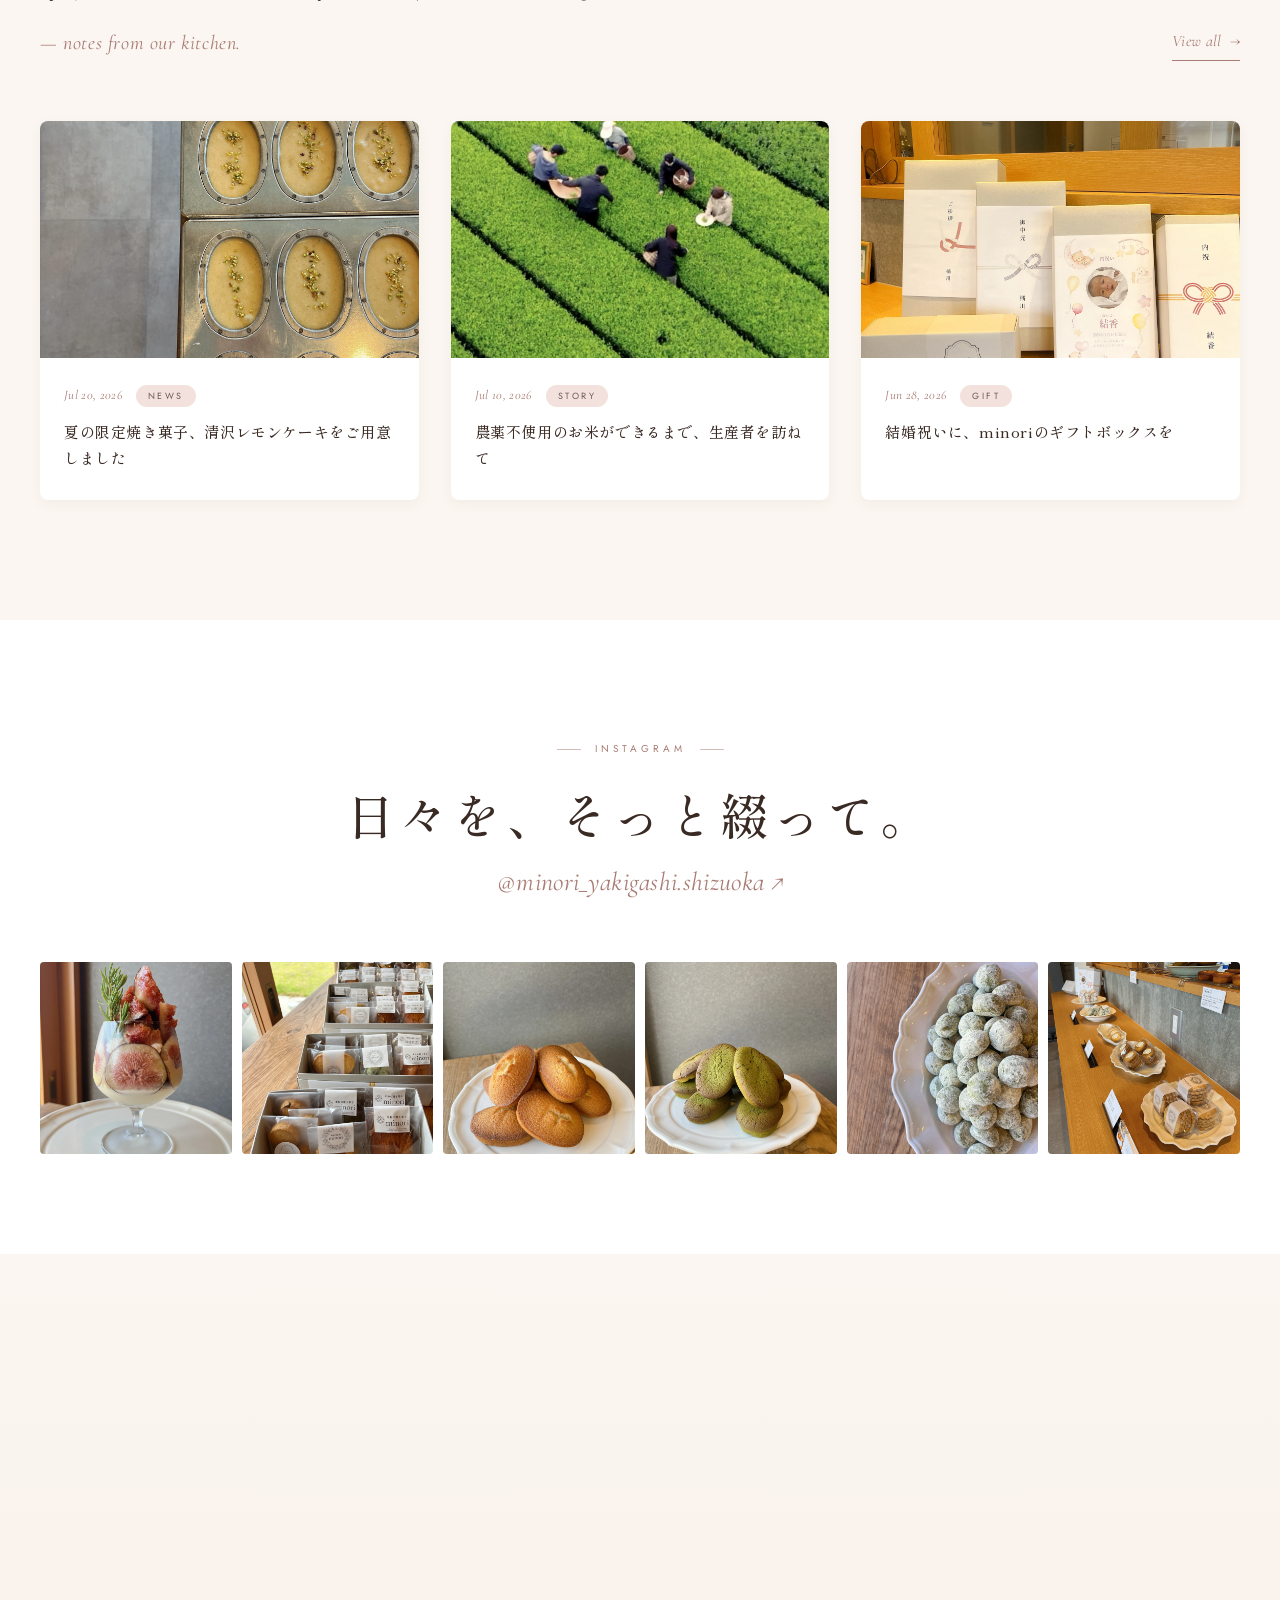
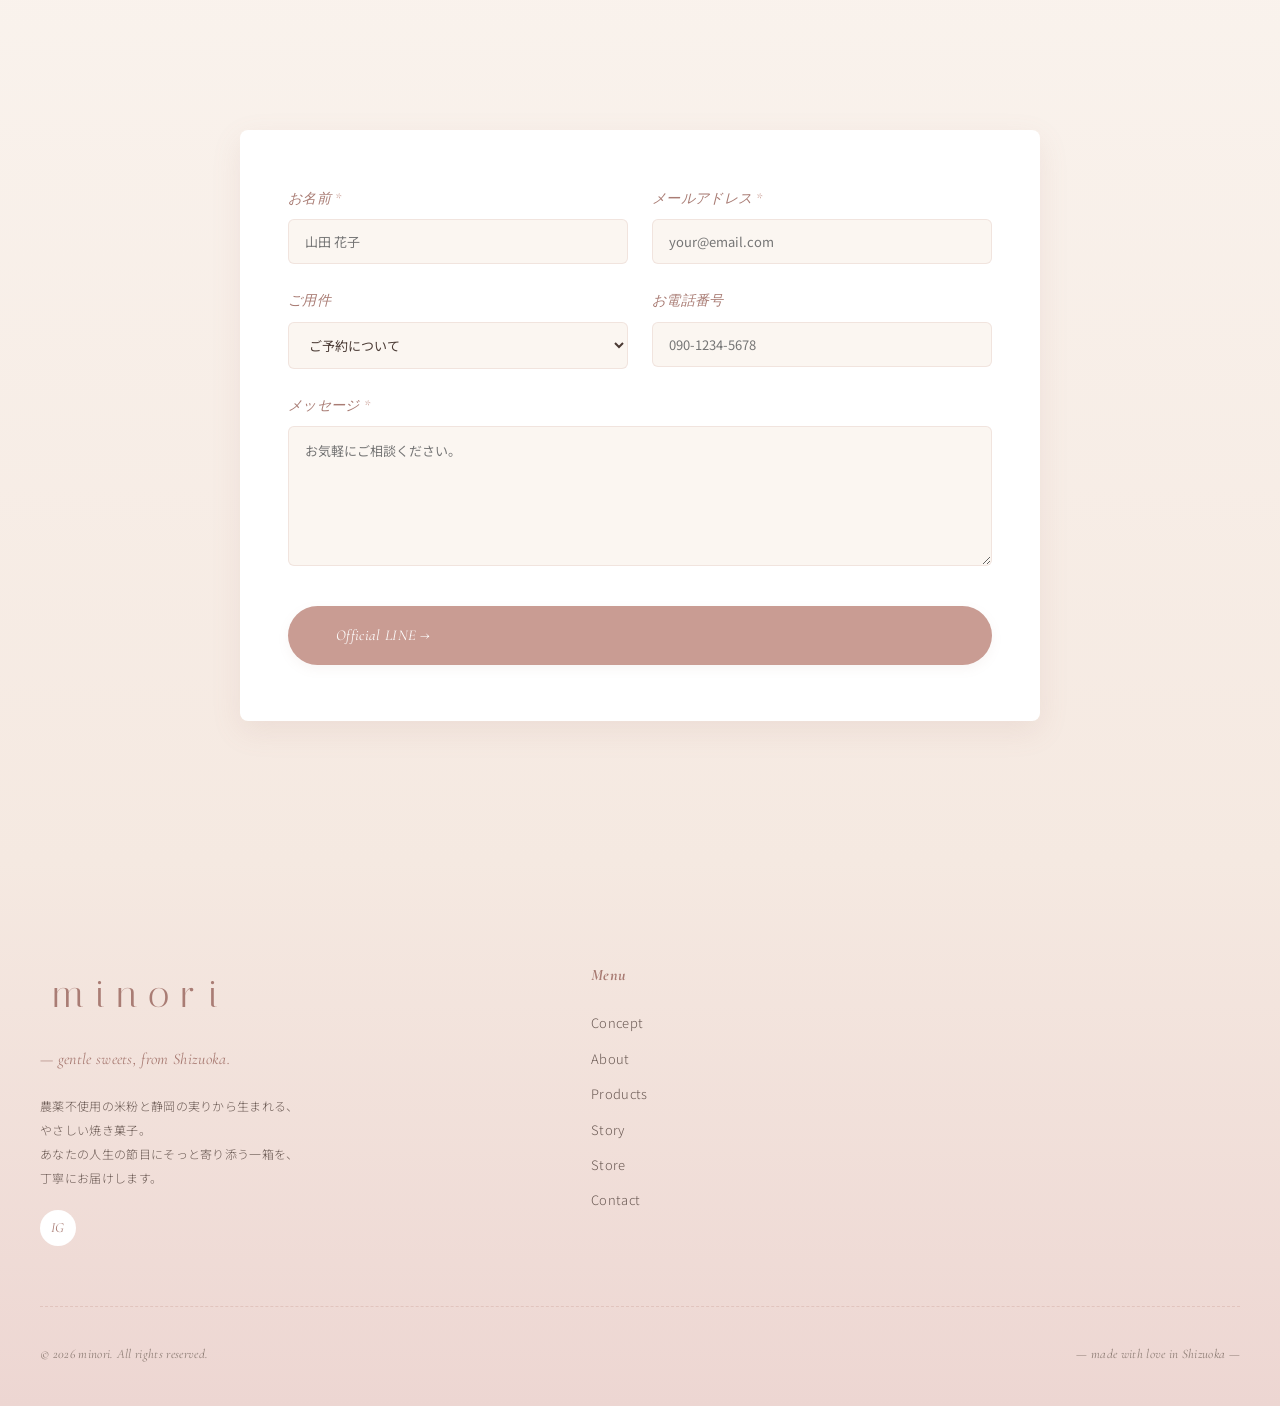
==== commit 25a551e4: "Add files via upload" ====
--- a/index.html
+++ b/index.html
@@ -23,7 +23,7 @@
   </nav>
   <a href="#" class="logo">minori</a>
   <div class="header-right">
-    <a href="https://lin.ee/8O09nON" class="header-cart">Official LINE</a>
+    <a href="https://lin.ee/uGC3YPj" class="header-cart" target="_blank" rel="noopener">Official LINE</a>
   </div>
   <button class="menu-btn" aria-label="メニューを開く" aria-expanded="false"><span></span><span></span><span></span></button>
   <div class="mobile-menu" aria-hidden="true">
@@ -35,7 +35,7 @@
       <a href="#store">Store</a>
       <a href="#contact">Contact</a>
     </nav>
-    <a href="https://lin.ee/8O09nON" class="mobile-line" target="_blank" rel="noopener">Official LINE</a>
+    <a href="https://lin.ee/uGC3YPj" class="mobile-line" target="_blank" rel="noopener">Official LINE</a>
   </div>
 </header>
 
@@ -50,7 +50,7 @@
   <div class="hero-eyebrow fade-in d1">Gluten Free · Rice Flour · Shizuoka</div>
   <h1 class="fade-in d1">
     <strong style='font-family:"Shippori Mincho", serif; font-weight:500;'>女性の人生に、<br>そっと寄り添う。</strong><br>
-    <strong style='font-family:"Shippori Mincho", serif; font-weight:500;' class="brand-jp">米粉の焼き菓子 minori</strong>
+    <strong style='font-family:"Shippori Mincho", serif; font-weight:500;' class="brand-jp">米粉の焼き菓子 minori</strong>
   </h1>
   <p class="hero-sub fade-in d2" style="font-size:13px;">
     静岡の実りと、農薬を使用せずに育てられた米粉。<br>
@@ -60,9 +60,9 @@
   </p>
   <div class="hero-collage fade-in d3">
     <div class="hero-badge">— since 2024 —</div>
-    <div class="img img-1"><img class="photo-fit" src="image-webp/excel_image_03.webp" alt="minoriの焼き菓子"></div>
-    <div class="img img-2"><img class="photo-fit" src="image-webp/excel_image_04.webp" alt="店舗の雰囲気"></div>
-    <div class="img img-3"><img class="photo-fit" src="image-webp/excel_image_05.webp" alt="季節のデザート"></div>
+    <div class="img img-1"><img class="photo-fit" src="image-webp/excel_image_03.webp" alt="minoriの焼き菓子"></div>
+    <div class="img img-2"><img class="photo-fit" src="image-webp/excel_image_04.webp" alt="店舗の雰囲気"></div>
+    <div class="img img-3"><img class="photo-fit" src="image-webp/excel_image_05.webp" alt="季節のデザート"></div>
   </div>
 
   <div class="hero-scroll">Scroll</div>
@@ -102,11 +102,19 @@
 <section class="about" id="about" data-screen-label="03 About">
   <div class="about-grid">
     <div class="about-images fade-in">
-      <div class="img img-1"><img class="photo-fit" src="image-webp/excel_image_07.webp" alt="米粉農家さんの田んぼ"></div>
-      <div class="img img-2"><img class="photo-fit" src="image-webp/IMG_3795.webp" alt="静岡の茶畑"></div>
-      <div class="img-tag">
-        <span class="num">— Fig. 01 —</span>
-        農薬不使用<br>静岡県産の米粉
+      <div class="img img-1">
+        <img class="photo-fit" src="image-webp/excel_image_07.webp" alt="米粉農家さんの田んぼ">
+        <div class="img-tag">
+          <span class="num">— Fig. 01 —</span>
+          農薬不使用<br>静岡県産の米粉
+        </div>
+      </div>
+      <div class="img img-2">
+        <img class="photo-fit" src="image-webp/IMG_3795.webp" alt="静岡の茶畑">
+        <div class="img-tag">
+          <span class="num">— Fig. 02 —</span>
+          静岡の実りを<br>ひとつひとつ厳選。
+        </div>
       </div>
     </div>
     <div class="about-text">
@@ -139,7 +147,7 @@
         <div class="feat">
           <div class="feat-icon">03</div>
           <div class="feat-label">Shizuoka</div>
-          <div class="feat-desc">静岡の実りを<br>ひとつひとつ厳選。</div>
+          <div class="feat-desc">豊かな自然に育まれた、<br>静岡の恵みを。</div>
         </div>
         <div class="feat">
           <div class="feat-icon">04</div>
@@ -171,35 +179,35 @@
     <div class="product fade-in" data-cat="cake">
       <div class="product-img">
         <div class="product-ribbon">— signature —</div>
-        <img class="photo-fit" src="image-webp/IMG_5122.webp" alt="レモンケーキ">
+        <img class="photo-fit" src="image-webp/IMG_5122.webp" alt="レモンケーキ">
       </div>
       <div class="product-cat">Signature Cake</div>
       <div class="product-name">清沢レモンケーキ</div>
       <div class="product-desc">農薬不使用の清沢レモンを皮ごと贅沢に。<br>芳醇な香りが余韻に残る一品。</div>
-      <div class="product-price">¥ 380 <span class="yen">/ 1個</span></div>
+      <div class="product-price">¥ 380 <span class="yen">/ 1個</span></div>
     </div>
 
     <!-- Financiers -->
     <div class="product fade-in d1" data-cat="financier">
-      <div class="product-img"><img class="photo-fit" src="image-webp/excel_image_10.webp" alt="フィナンシェ"></div>
+      <div class="product-img"><img class="photo-fit" src="image-webp/excel_image_10.webp" alt="フィナンシェ"></div>
       <div class="product-cat">Financier</div>
       <div class="product-name">焦がしバターのフィナンシェ</div>
       <div class="product-desc">じっくり焦がしたバターの深い香りと、<br>しっとりとした食感。</div>
-      <div class="product-price">¥ 330 <span class="yen">/ 1個</span></div>
+      <div class="product-price">¥ 300 <span class="yen">/ 1個</span></div>
     </div>
     <div class="product fade-in d2" data-cat="financier">
       <div class="product-img"><img class="photo-fit" src="image-webp/IMG_4671.webp" alt="焼き菓子"></div>
       <div class="product-cat">Financier</div>
-      <div class="product-name">アールグレイ香るフィナンシェ</div>
+      <div class="product-name">アールグレイ香るフィナンシェ</div>
       <div class="product-desc">ベルガモットの華やかな香り。<br>午後のティータイムに、そっと。</div>
-      <div class="product-price">¥ 330 <span class="yen">/ 1個</span></div>
+      <div class="product-price">¥ 330 <span class="yen">/ 1個</span></div>
     </div>
     <div class="product fade-in d3" data-cat="financier">
       <div class="product-img"><img class="photo-fit" src="image-webp/IMG_4483.webp" alt="抹茶の焼き菓子"></div>
       <div class="product-cat">Financier</div>
       <div class="product-name">高級抹茶のフィナンシェ</div>
       <div class="product-desc">静岡・藤枝の一番茶を贅沢に。濃密な旨みと深い緑。</div>
-      <div class="product-price">¥ 350 <span class="yen">/ 1個</span></div>
+      <div class="product-price">¥ 350 <span class="yen">/ 1個</span></div>
     </div>
 
     <!-- Diamant Cookies -->
@@ -208,35 +216,35 @@
       <div class="product-cat">Diamant Cookie</div>
       <div class="product-name">バターディアマン</div>
       <div class="product-desc">きらめく砂糖をまとった、バター香るクッキー。</div>
-      <div class="product-price">¥ 450 <span class="yen">/ 7個入り</span></div>
+      <div class="product-price">¥ 450 <span class="yen">/ 7個入り</span></div>
     </div>
     <div class="product fade-in d1" data-cat="diamant">
       <div class="product-img"><img class="photo-fit" src="image-webp/IMG_4957.webp" alt="紅茶ディアマン"></div>
       <div class="product-cat">Diamant Cookie</div>
       <div class="product-name">紅茶ディアマン</div>
       <div class="product-desc">上質な紅茶葉を練り込んだ、香り豊かな一枚。</div>
-      <div class="product-price">¥ 460 <span class="yen">/ 7個入り</span></div>
+      <div class="product-price">¥ 460 <span class="yen">/ 7個入り</span></div>
     </div>
     <div class="product fade-in d2" data-cat="diamant">
       <div class="product-img"><img class="photo-fit" src="image-webp/IMG_4952.webp" alt="チョコチップクッキー"></div>
       <div class="product-cat">Diamant Cookie</div>
       <div class="product-name">チョコチップディアマン</div>
-      <div class="product-desc">ほろ苦チョコと、はらりとほどけるバター生地。</div>
-      <div class="product-price">¥ 470 <span class="yen">/ 7個入り</span></div>
+      <div class="product-desc">チョコチップを贅沢に使用した、<br>はらりとほどけるバター生地。</div>
+      <div class="product-price">¥ 470 <span class="yen">/ 7個入り</span></div>
     </div>
     <div class="product fade-in d3" data-cat="diamant">
       <div class="product-img"><img class="photo-fit" src="image-webp/IMG_4489.webp" alt="チョコの焼き菓子"></div>
       <div class="product-cat">Diamant Cookie</div>
-      <div class="product-name">ショコラナッツディアマン</div>
-      <div class="product-desc">香ばしいナッツと濃密なチョコの、<br>贅沢な組み合わせ。</div>
-      <div class="product-price">¥ 480 <span class="yen">/ 7個入り</span></div>
+      <div class="product-name">ショコラナッツディアマン</div>
+      <div class="product-desc">香り高いヴァローナカカオパウダーショコラと<br>ナッツの大人の贅沢。</div>
+      <div class="product-price">¥ 480 <span class="yen">/ 7個入り</span></div>
     </div>
     <div class="product fade-in" data-cat="diamant">
       <div class="product-img"><img class="photo-fit" src="image-webp/IMG_4949.webp" alt="抹茶の焼き菓子"></div>
       <div class="product-cat">Diamant Cookie</div>
       <div class="product-name">高級抹茶ディアマン</div>
       <div class="product-desc">深い抹茶の香りとバター。上品な余韻。</div>
-      <div class="product-price">¥ 490 <span class="yen">/ 7個入り</span></div>
+      <div class="product-price">¥ 490 <span class="yen">/ 7個入り</span></div>
     </div>
 
     <!-- Snowballs -->
@@ -245,23 +253,23 @@
       <div class="product-cat">Snowball</div>
       <div class="product-name">雪どけのほろほろスノーボール</div>
       <div class="product-desc">口の中で、ほろりとほどける。やさしい甘さ。</div>
-      <div class="product-price">¥ 500 <span class="yen">/ 10個入り</span></div>
+      <div class="product-price">¥ 500 <span class="yen">/ 10個入り</span></div>
     </div>
     <div class="product fade-in d2" data-cat="snowball">
-      <div class="product-img"><img class="photo-fit" src="image-webp/IMG_4911.webp" alt="抹茶スイーツ"></div>
+      <div class="product-img"><img class="photo-fit" src="image-webp/IMG_4911.webp" alt="抹茶スイーツ"></div>
       <div class="product-cat">Snowball</div>
       <div class="product-name">高級抹茶のスノーボール</div>
       <div class="product-desc">静岡抹茶の深い緑をまとった、ほろほろの一粒。</div>
-      <div class="product-price">¥ 550 <span class="yen">/ 10個入り</span></div>
+      <div class="product-price">¥ 550 <span class="yen">/ 10個入り</span></div>
     </div>
 
     <!-- Caramel -->
     <div class="product fade-in d3" data-cat="cake">
-      <div class="product-img"><img class="photo-fit" src="image-webp/IMG_4934.webp" alt="クッキー"></div>
+      <div class="product-img"><img class="photo-fit" src="image-webp/excel_image_13.webp" alt="クッキー"></div>
       <div class="product-cat">Cookie</div>
       <div class="product-name">キャラメルナッツクッキー</div>
       <div class="product-desc">香ばしいナッツと、じっくり炊いたキャラメル。</div>
-      <div class="product-price">¥ 450 <span class="yen">/ 5枚入り</span></div>
+      <div class="product-price">¥ 450 <span class="yen">/ 5枚入り</span></div>
     </div>
 
     <!-- Gift Box -->
@@ -271,9 +279,9 @@
         <img class="photo-fit" src="image-webp/IMG_4695.webp" alt="minoriのギフト">
       </div>
       <div class="product-cat">Gift Box</div>
-      <div class="product-name">詰め合わせBOX</div>
-      <div class="product-desc">職場へのお礼やお土産、退職や部署異動のご挨拶に。</div>
-      <div class="product-price">¥ 3,000 <span class="yen">〜</span></div>
+      <div class="product-name">詰め合わせBOX</div>
+      <div class="product-desc">職場へのお礼やお土産、退職や部署異動のご挨拶に。</div>
+      <div class="product-price">¥ 3,000 <span class="yen">〜</span></div>
     </div>
     <div class="product fade-in d1" data-cat="gift">
       <div class="product-img">
@@ -281,9 +289,19 @@
         <img class="photo-fit" src="image-webp/IMG_4327.webp" alt="ギフトボックス">
       </div>
       <div class="product-cat">Gift Box</div>
-      <div class="product-name">minoriギフト</div>
-      <div class="product-desc">大切な方への想いを紡ぐギフトBOX。出産祝い・内祝い・お中元・お年賀に。</div>
-      <div class="product-price">¥ 2,000 <span class="yen">〜</span></div>
+      <div class="product-name">minoriギフト</div>
+      <div class="product-desc">大切な方への想いを紡ぐギフトBOX。出産祝い・内祝い・お中元・お年賀に。</div>
+      <div class="product-price">¥ 2,000 <span class="yen">〜</span></div>
+    </div>
+    <div class="product fade-in d1" data-cat="gift">
+      <div class="product-img">
+        <div class="product-ribbon petit-gift">— for gift —</div>
+        <img class="photo-fit" src="image-webp/excel_image_17.webp" alt="ギフトボックス">
+      </div>
+      <div class="product-cat">Gift Box</div>
+      <div class="product-name">プチギフト</div>
+      <div class="product-desc">ちょっとしたお礼や手土産、入園式や入学式などに。</div>
+      <div class="product-price">大¥50/1袋・小￥30/1袋 <span class="yen">〜</span></div>
     </div>
   </div>
 </section>
@@ -338,7 +356,7 @@
 <section class="store" id="store" data-screen-label="06 Store">
   <div class="store-grid">
     <div class="store-image fade-in">
-      <img class="photo-fit" src="image-webp/IMG_4813.webp" alt="店舗の雰囲気">
+      <img class="photo-fit" src="image-webp/excel_image_16.webp" alt="店舗の雰囲気">
       <div class="caption">— welcome to our little atelier —</div>
     </div>
     <div class="store-text">
@@ -366,8 +384,8 @@
   <div class="eyebrow fade-in">Official LINE</div>
   <h2 class="fade-in d1">ご自宅で、minoriの時間を。</h2>
   <div class="cta-en fade-in d1">— delivered with love, to your door.</div>
-  <p class="fade-in d2">お店の焼き菓子を、<br class="sp-only">そのままオンラインでもお楽しみいただけます。<br>大切な方へのギフトにも、<br class="sp-only">頑張った自分へのご褒美にも。</p>
-  <a href="https://lin.ee/8O09nON" class="cta-btn fade-in d3">
+  <p class="fade-in d2">ひとつひとつ丁寧に焼き上げた、<br class="sp-only">minoriの焼き菓子をあなたの大切なひとときに。<br>贈りものやご注文についてのご相談は、<br class="sp-only">Official LINEからお気軽にどうぞ。</p>
+  <a href="https://lin.ee/uGC3YPj" class="cta-btn fade-in d3" target="_blank" rel="noopener">
     Official LINE <span class="arrow">→</span>
   </a>
 </section>
@@ -461,7 +479,7 @@
         <label>メッセージ<span class="req">*</span></label>
         <textarea placeholder="お気軽にご相談ください。" required></textarea>
       </div>
-      <a href="https://lin.ee/8O09nON" class="contact-submit">Official LINE →</a>
+      <a href="https://lin.ee/uGC3YPj" class="contact-submit" target="_blank" rel="noopener">Official LINE →</a>
     </div>
   </div>
 </section>
@@ -495,14 +513,7 @@
         <li><a href="#contact">Contact</a></li>
       </ul>
     </div>
-    <div class="footer-col footer-newsletter">
-      <h4>Newsletter</h4>
-      <p>季節の焼き菓子や、<br>ちいさなお知らせをお届けします。</p>
-      <div class="input-wrap">
-        <input type="email" placeholder="your@email.com">
-        <button>Subscribe</button>
-      </div>
-    </div>
+    
   </div>
   <div class="footer-bot">
     <div>© 2026 minori. All rights reserved.</div>
--- a/style.css
+++ b/style.css
@@ -282,7 +282,7 @@
     width:100%;height:auto;aspect-ratio:16/10;
     border-radius:8px;
   }
-  .about-images .img-tag{
+  .about-images .img .img-tag{
     position:absolute;bottom:18px;left:18px;z-index:3;
     background:#fff;padding:16px 20px;border-radius:2px;box-shadow:var(--shadow-md);
     font-family:"Cormorant Garamond",serif;font-style:italic;font-size:14px;color:var(--rose-deep);
@@ -358,6 +358,10 @@
     z-index:2;
   }
   .product-ribbon.new{background:var(--rose);color:#fff;}
+  .product-ribbon.petit-gift{
+    background:var(--cream-2);color:var(--brown-3);
+    border:1px solid rgba(143,126,118,.28);
+  }
   .product-cat{
     font-family:"Cormorant Garamond",serif;font-style:italic;font-size:13px;
     color:var(--rose-deep);text-align:center;margin-bottom:6px;
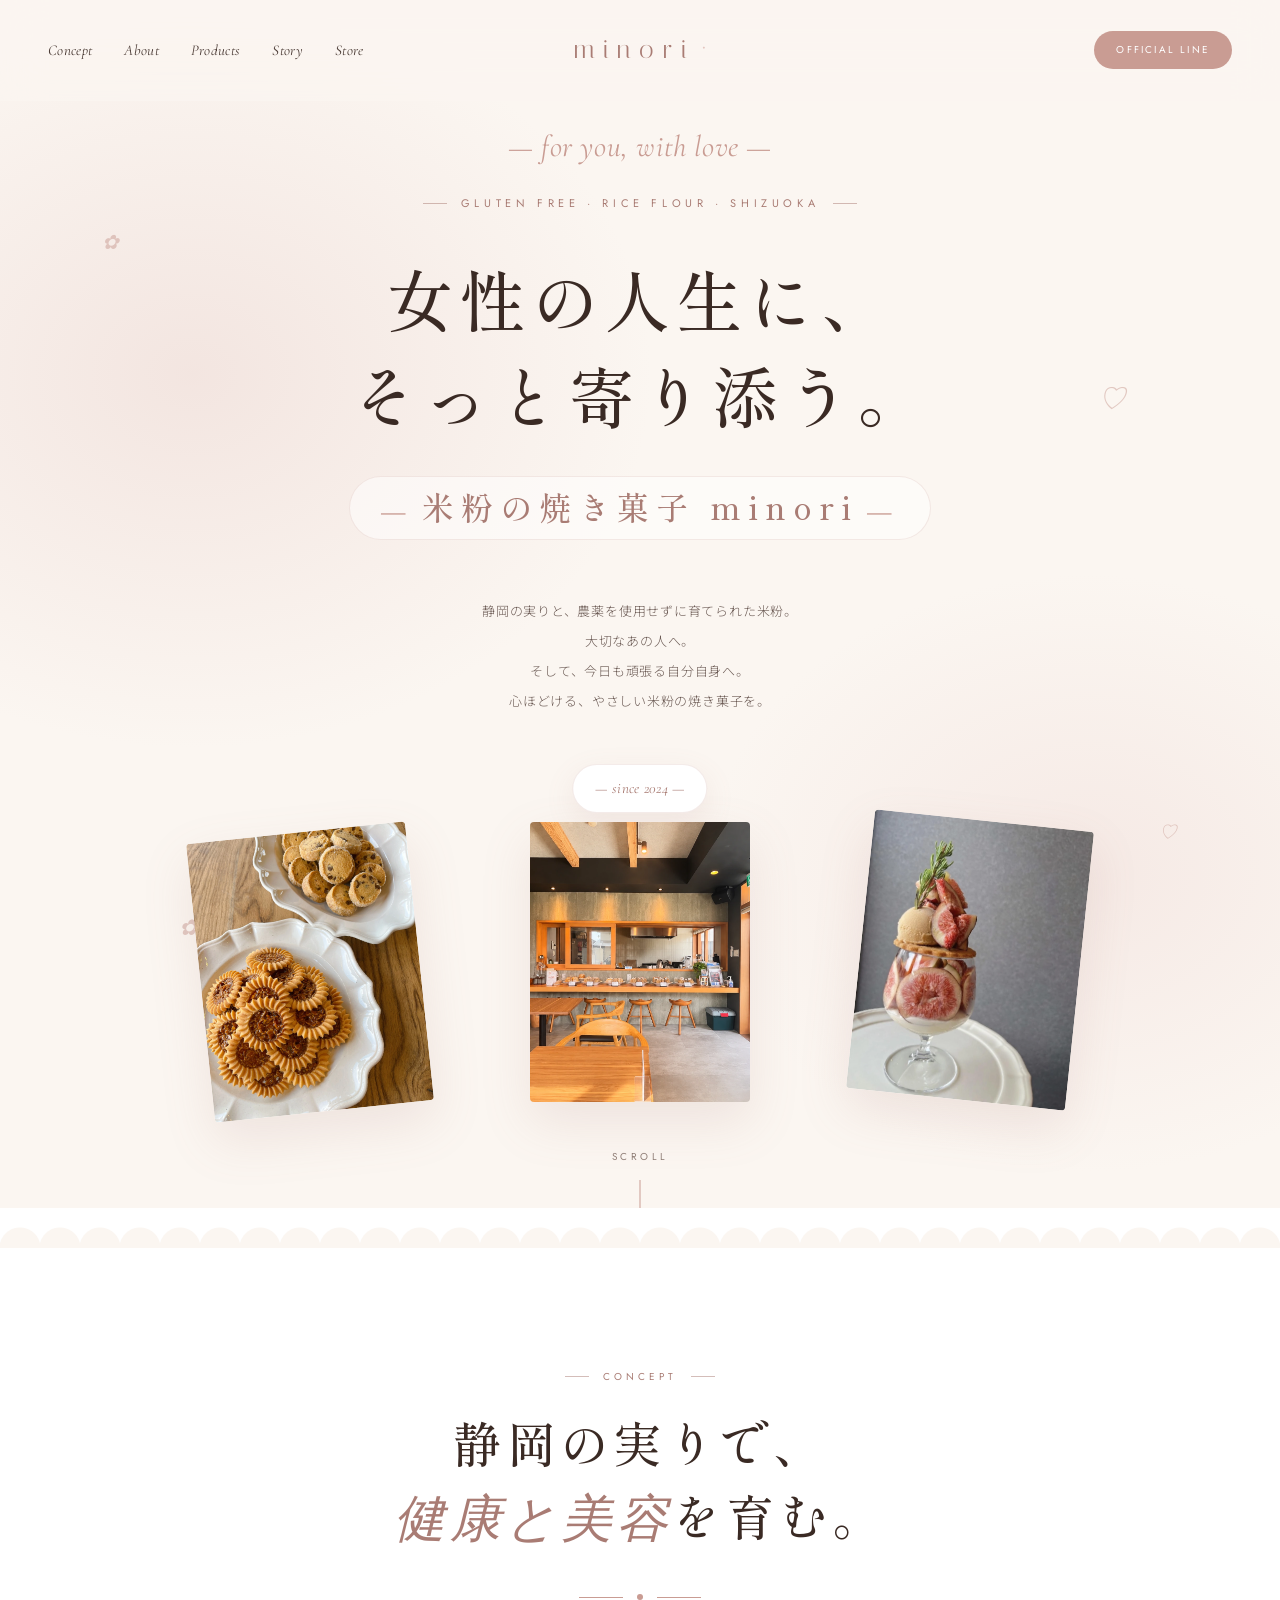
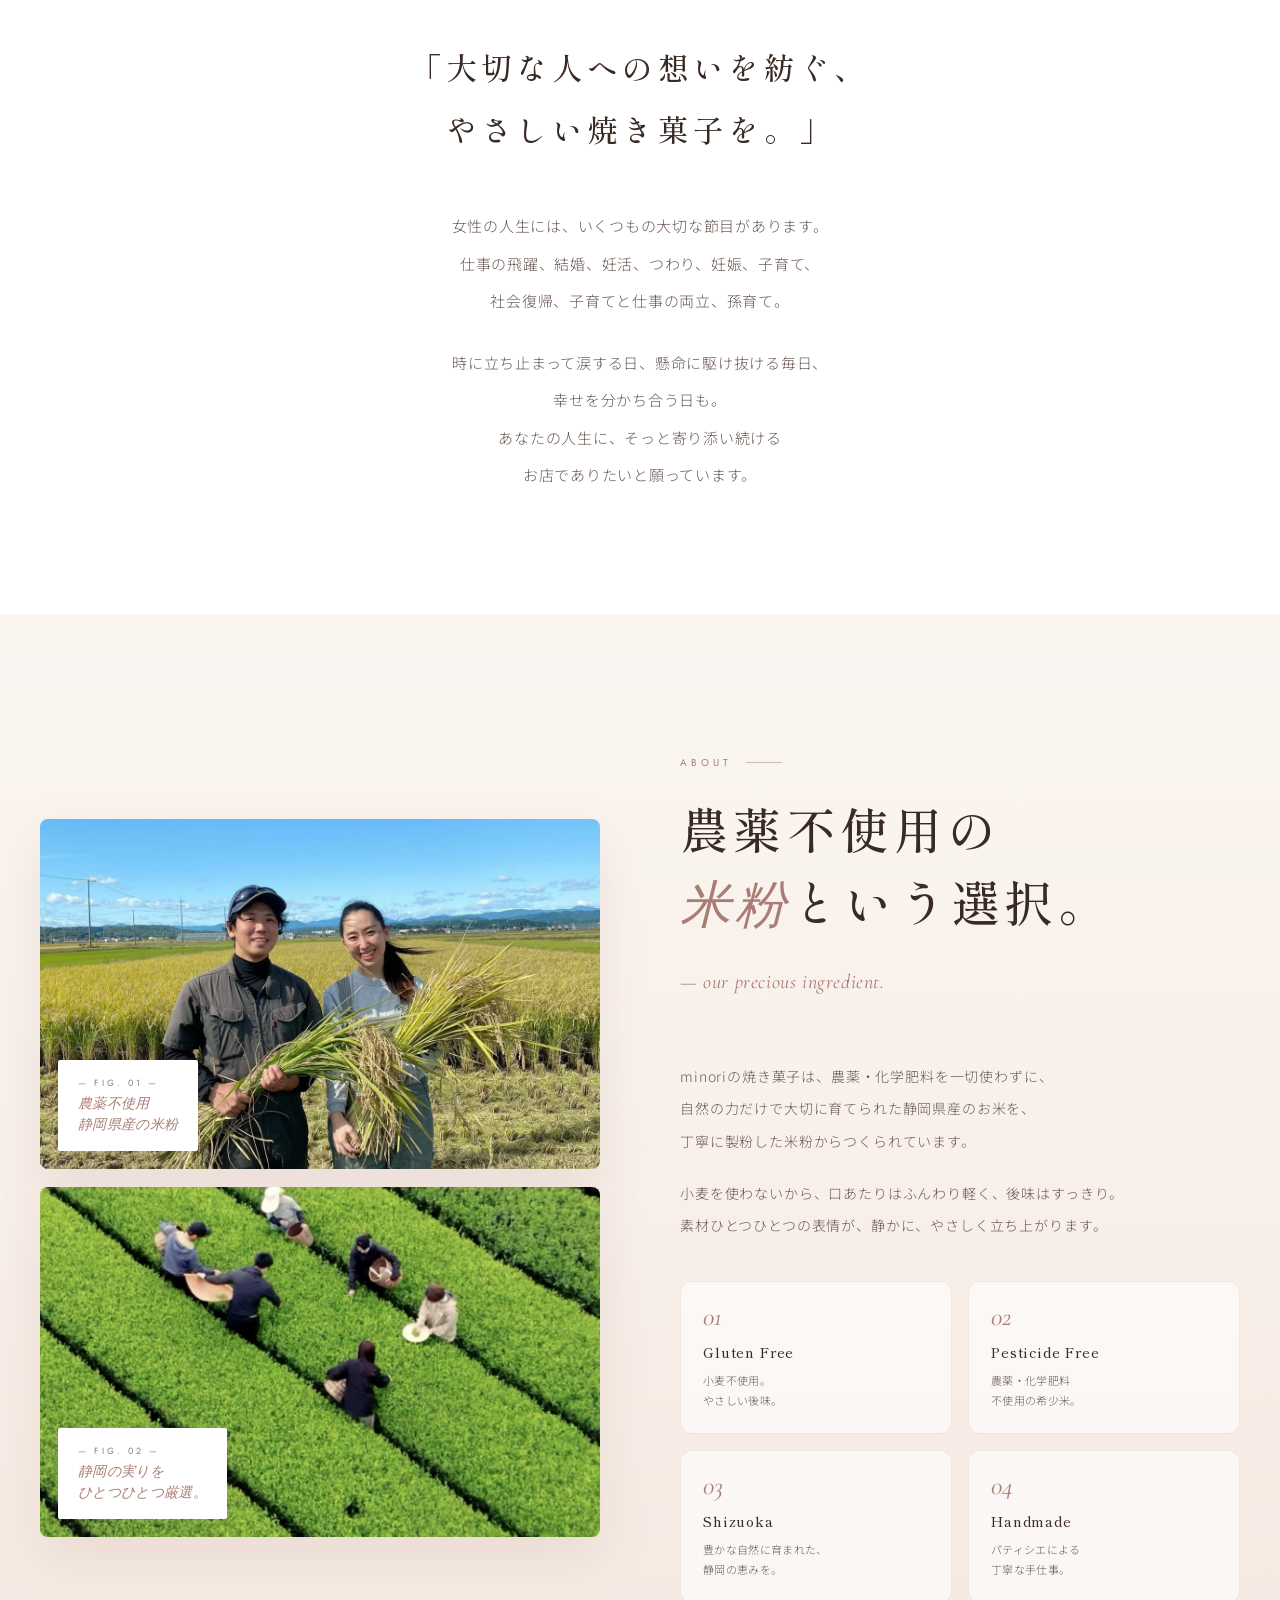
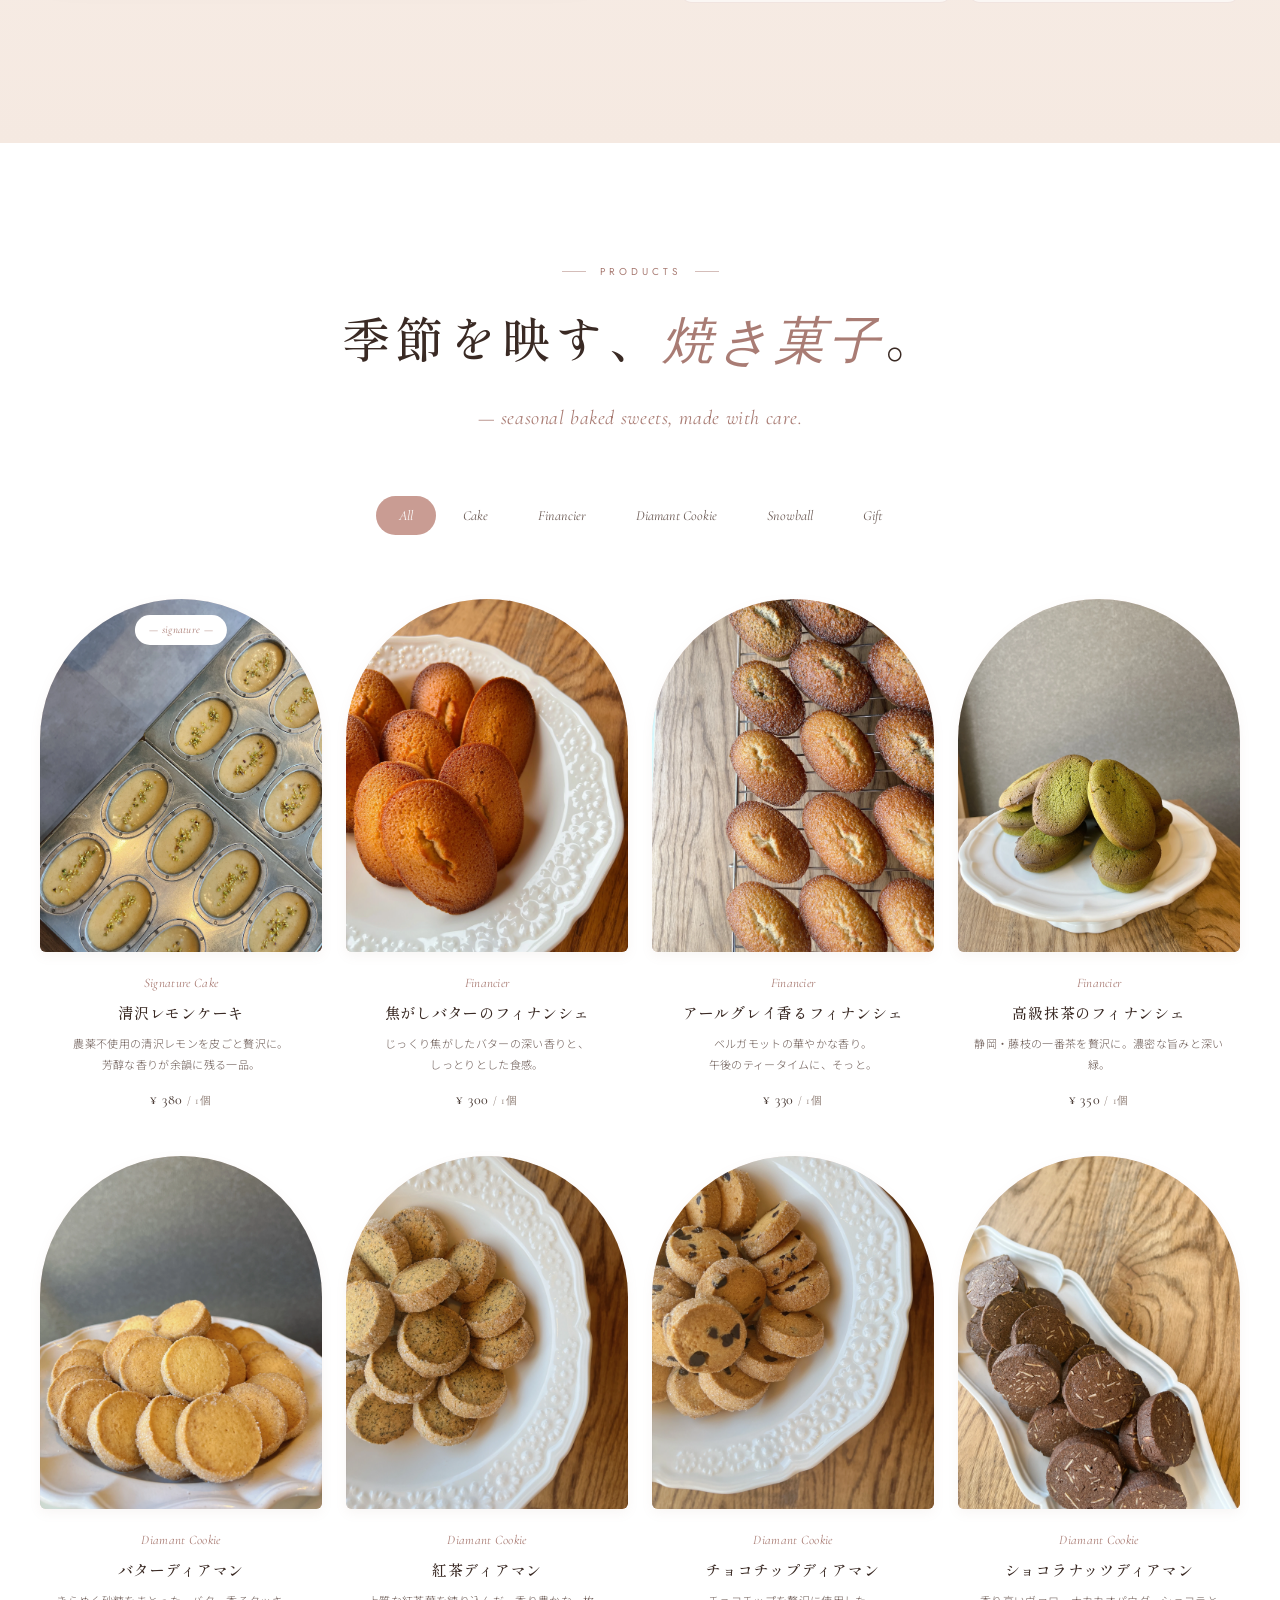
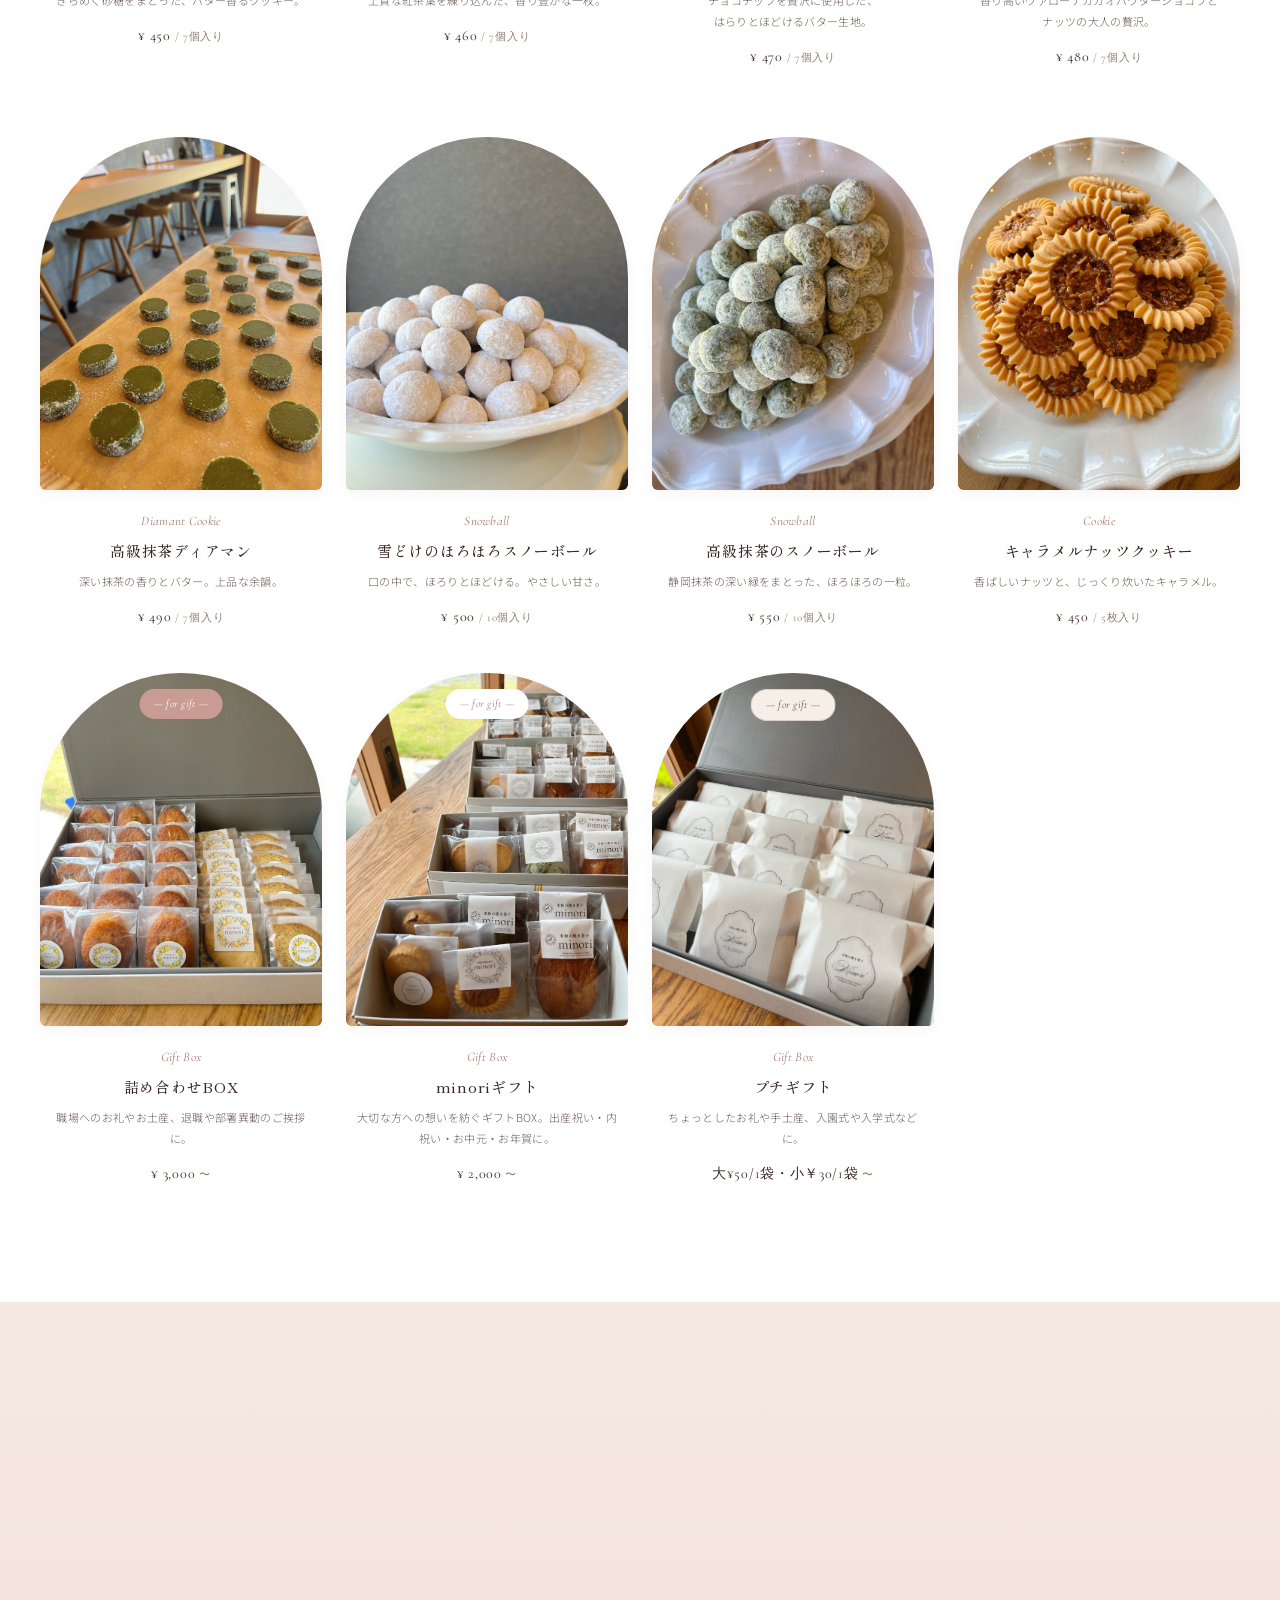
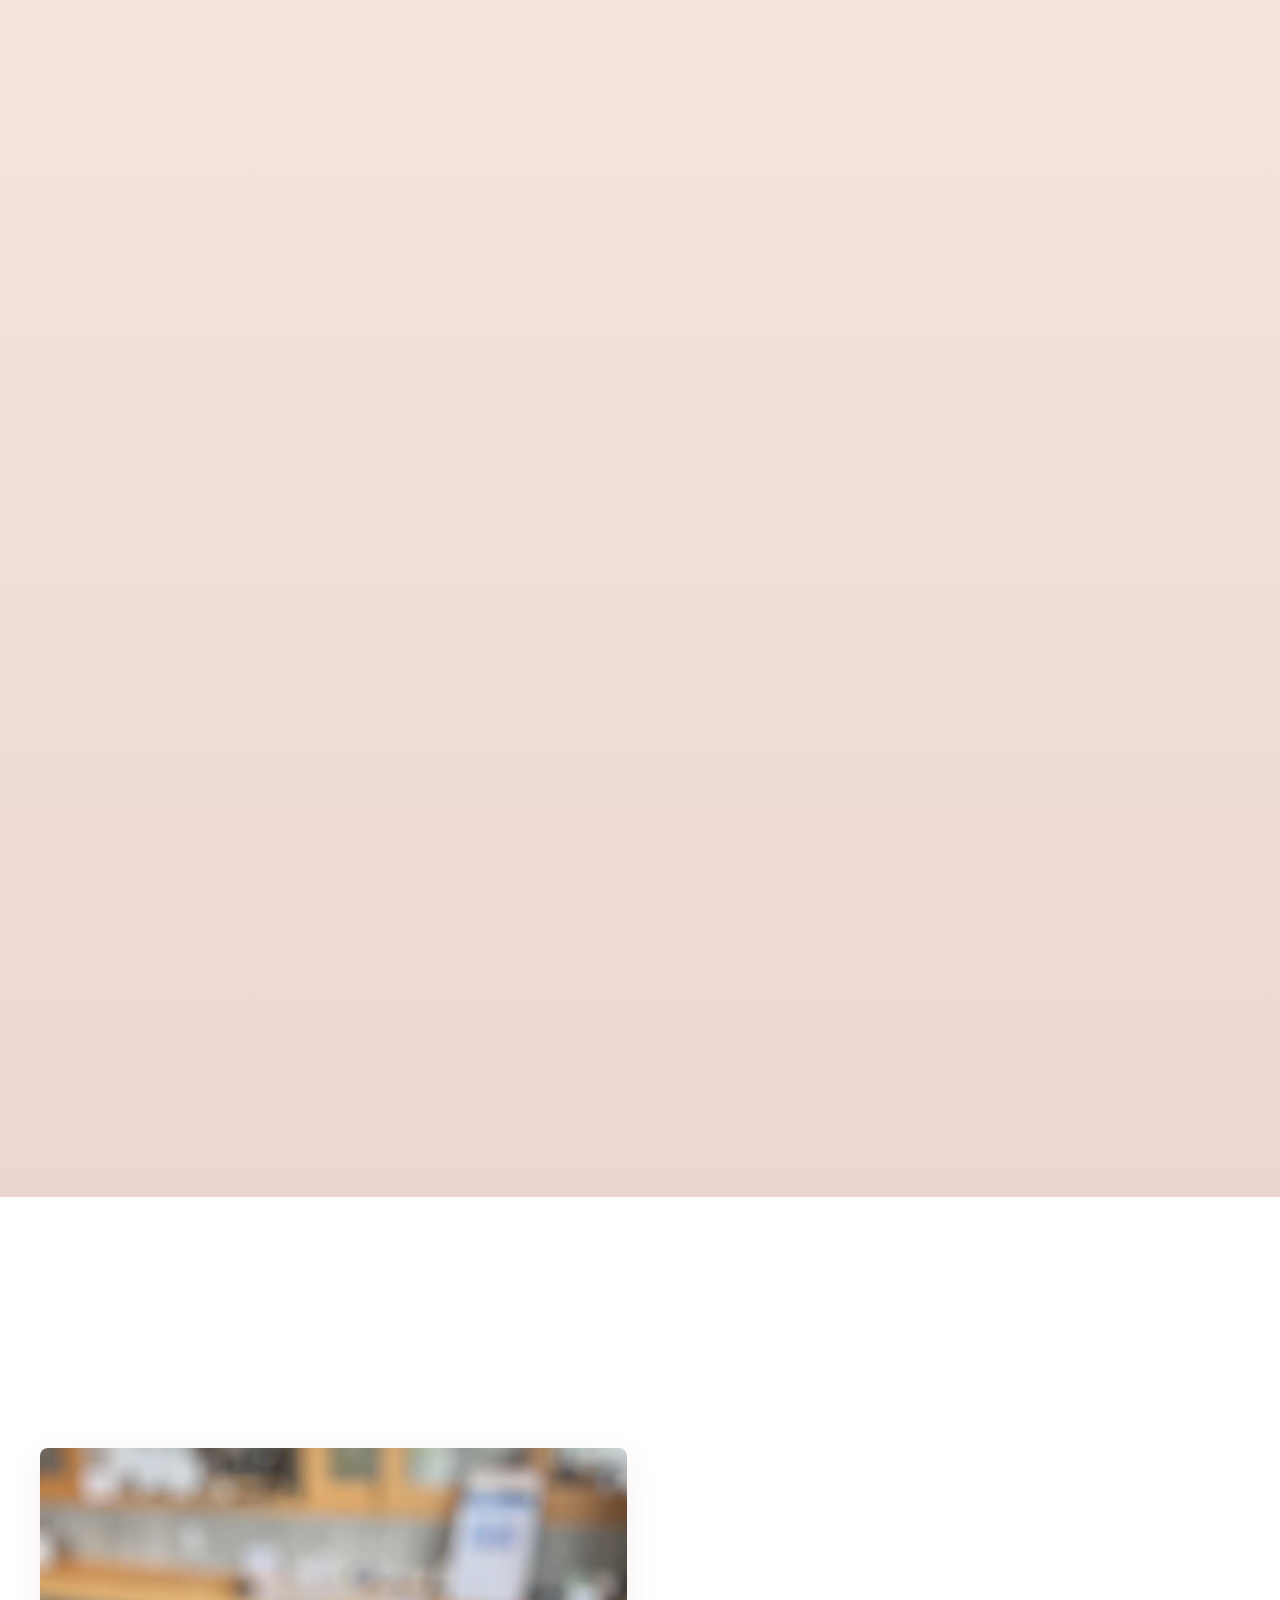
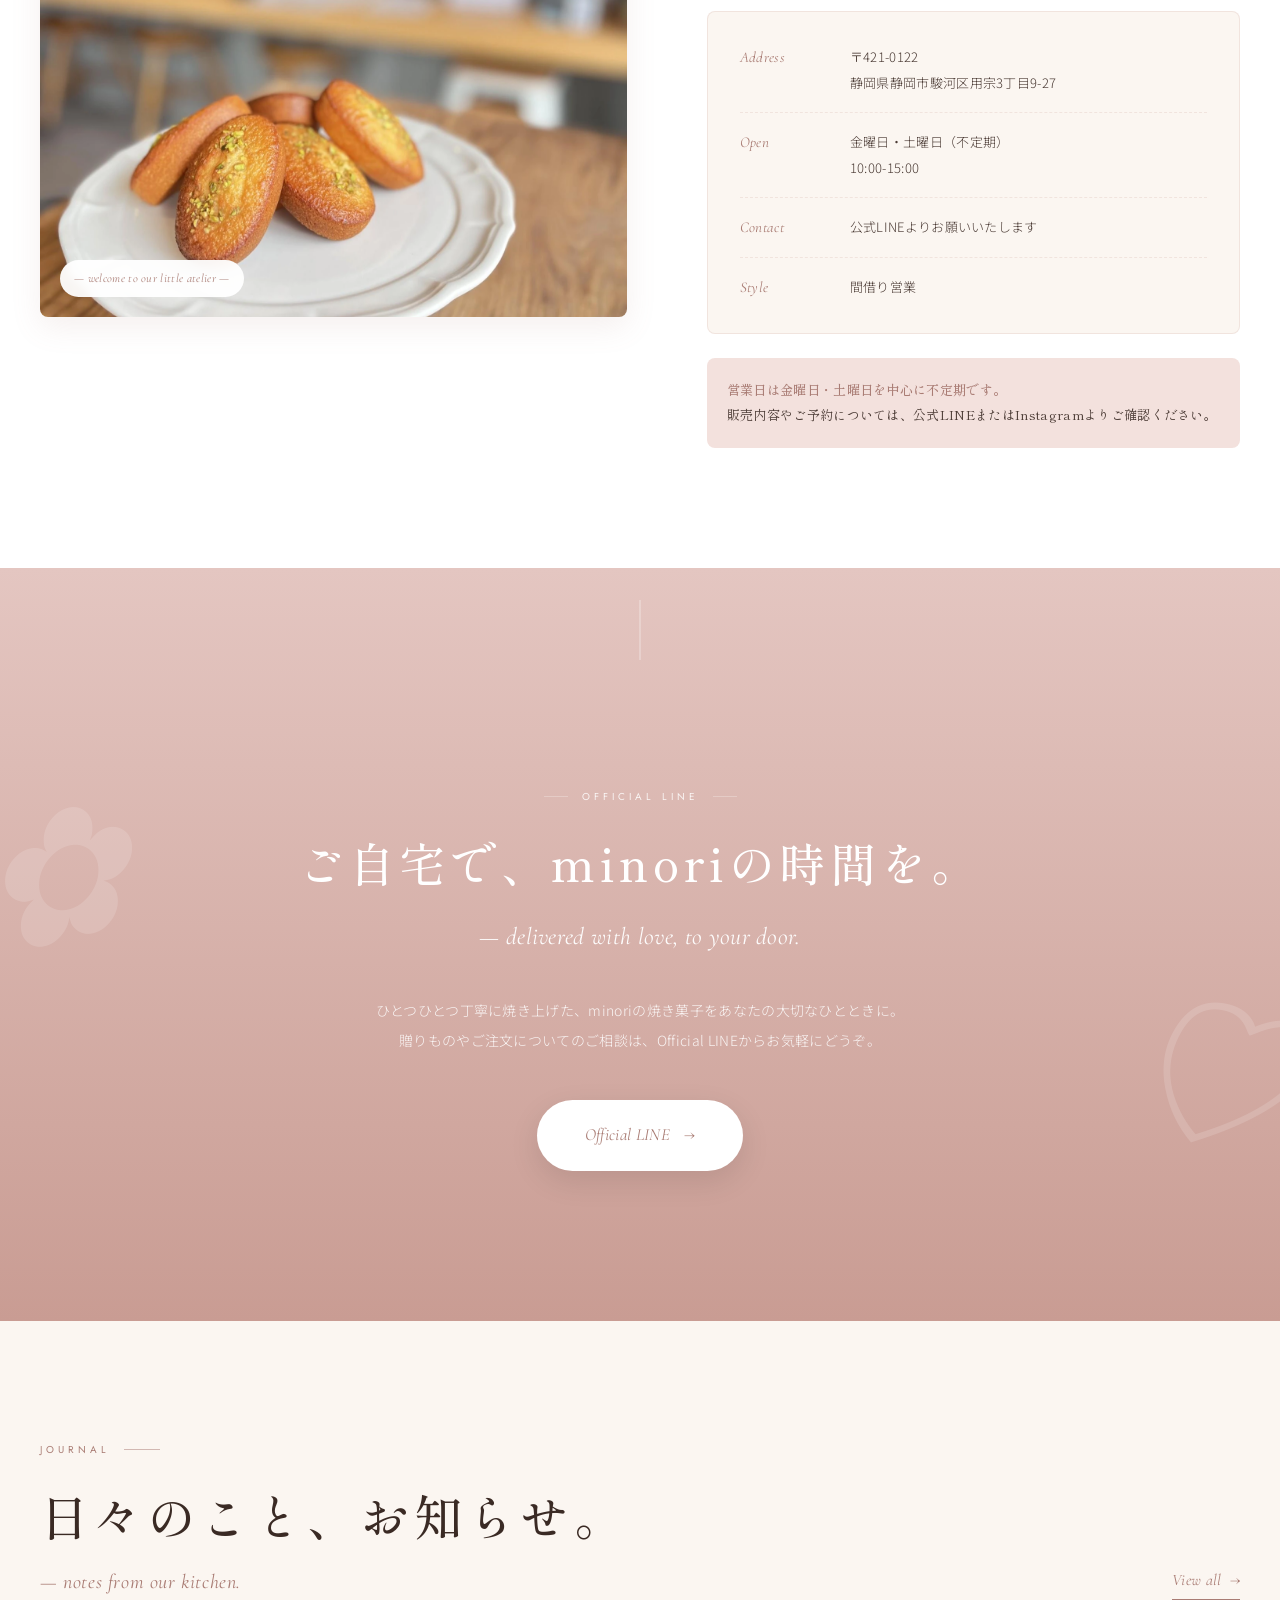
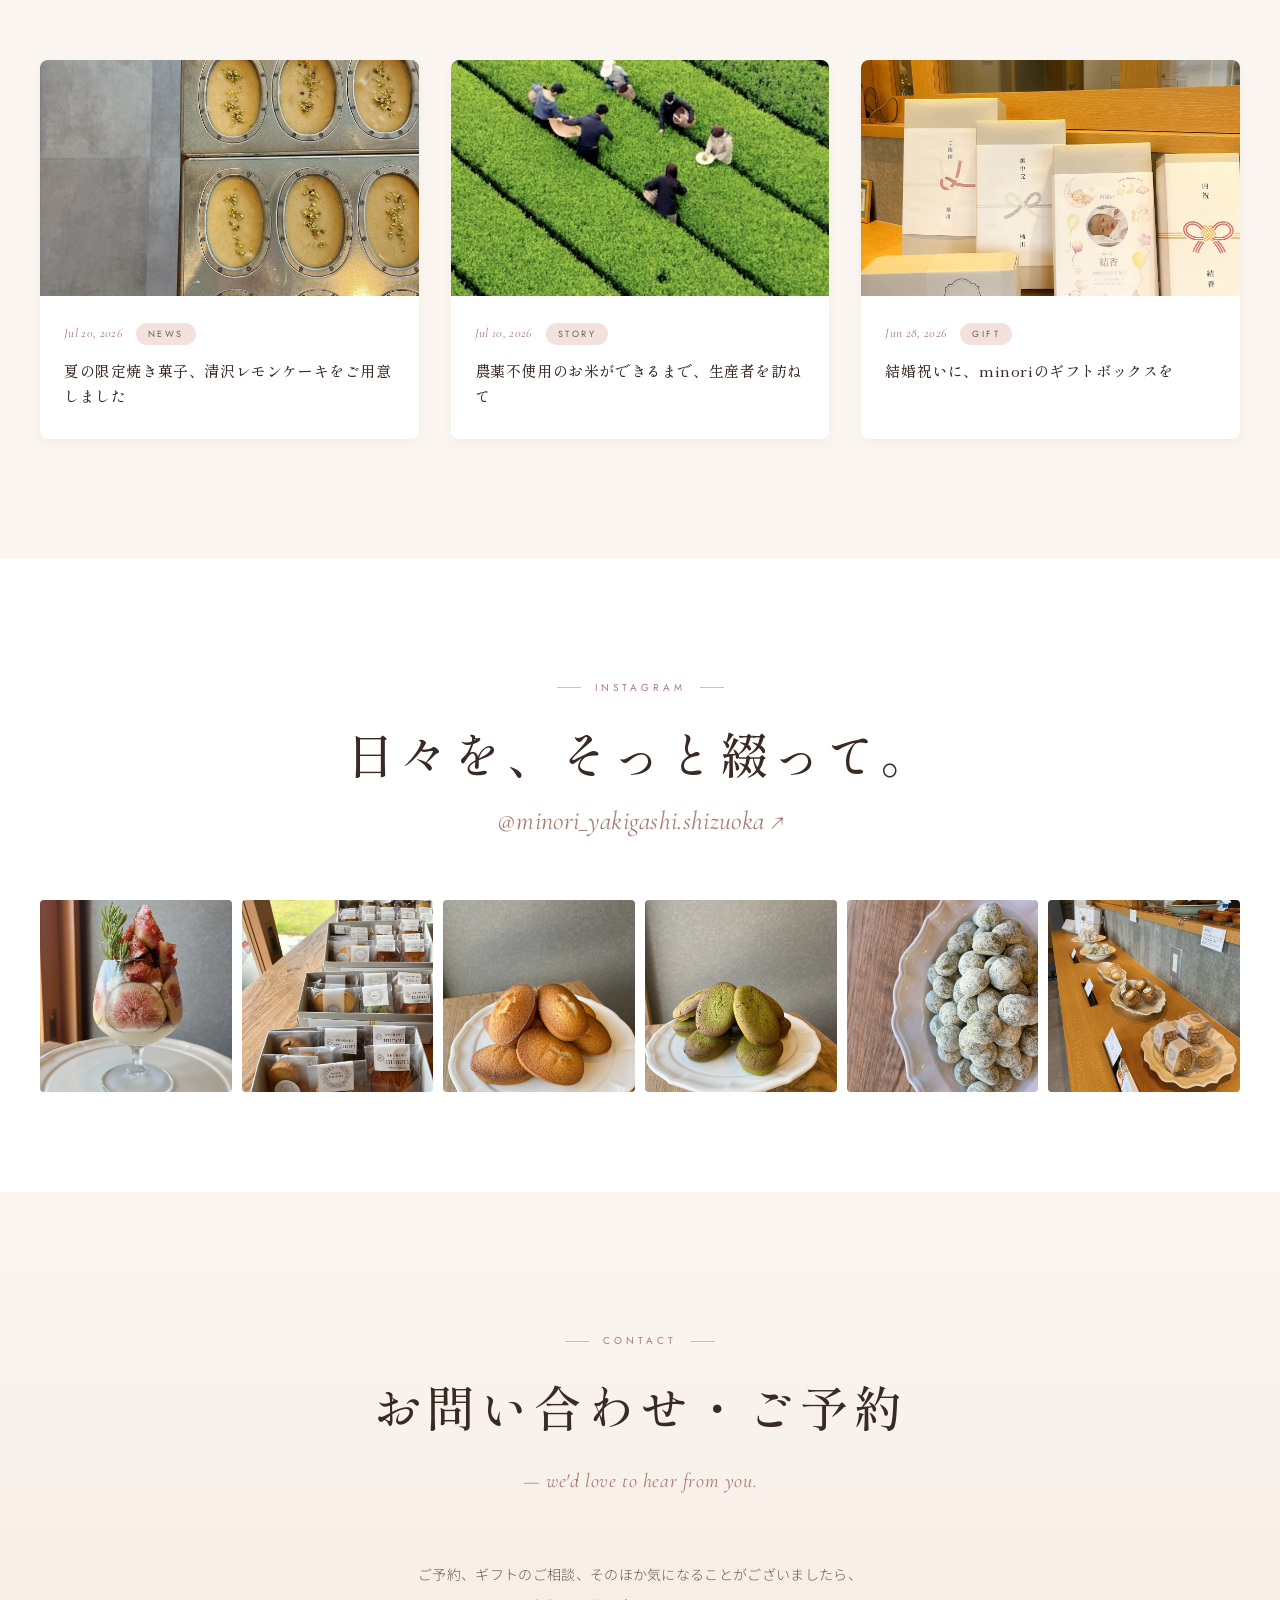
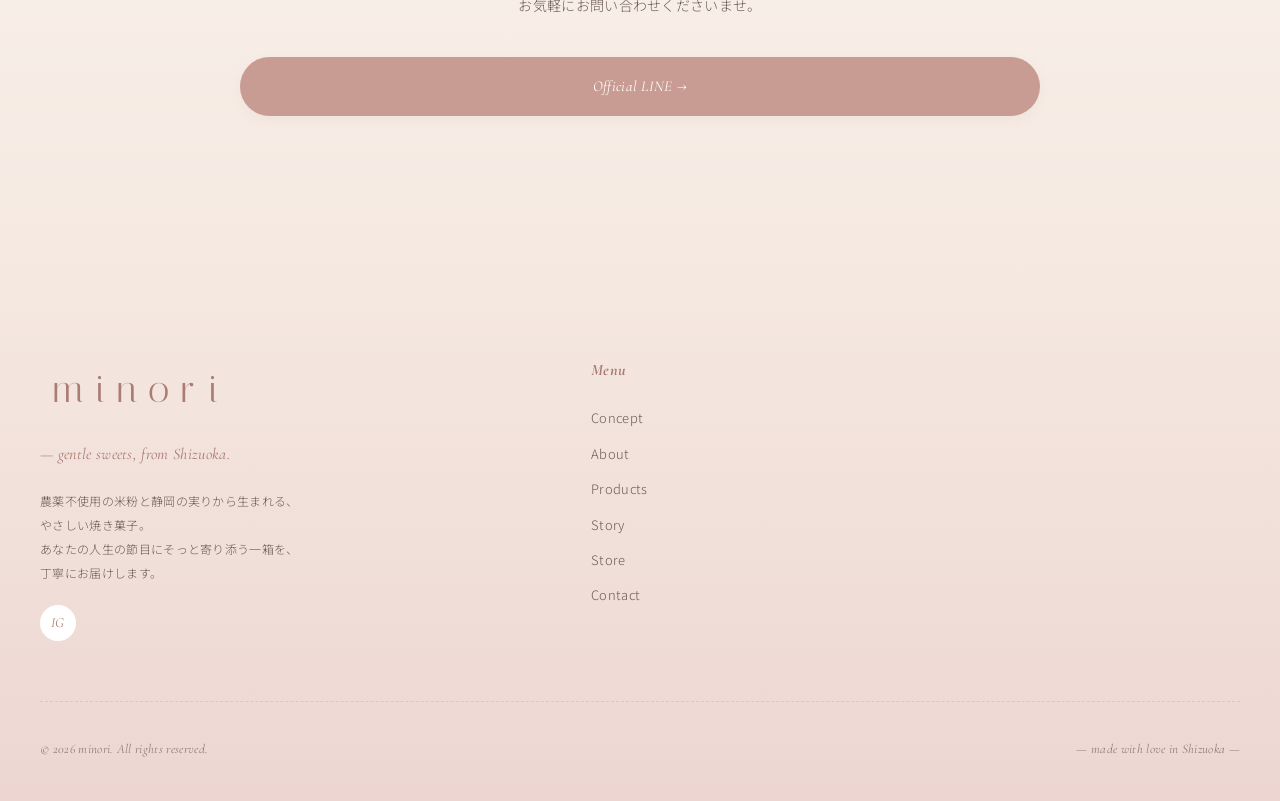
==== commit 69bb52d7: "Add files via upload" ====
--- a/index.html
+++ b/index.html
@@ -384,7 +384,7 @@
   <div class="eyebrow fade-in">Official LINE</div>
   <h2 class="fade-in d1">ご自宅で、minoriの時間を。</h2>
   <div class="cta-en fade-in d1">— delivered with love, to your door.</div>
-  <p class="fade-in d2">ひとつひとつ丁寧に焼き上げた、<br class="sp-only">minoriの焼き菓子をあなたの大切なひとときに。<br>贈りものやご注文についてのご相談は、<br class="sp-only">Official LINEからお気軽にどうぞ。</p>
+  <p class="fade-in d2">ひとつひとつ丁寧に焼き上げた、minoriの焼き菓子をあなたの大切なひとときに。<br>贈りものやご注文についてのご相談は、Official LINEからお気軽にどうぞ。</p>
   <a href="https://lin.ee/uGC3YPj" class="cta-btn fade-in d3" target="_blank" rel="noopener">
     Official LINE <span class="arrow">→</span>
   </a>
@@ -449,38 +449,9 @@
     <p style="font-family:'Noto Sans JP',sans-serif;font-weight:300;font-size:14px;line-height:2.2;color:var(--brown-3);max-width:520px;margin:0 auto;" class="fade-in d2">
       ご予約、ギフトのご相談、<br class="sp-only">そのほか気になることがございましたら、<br>お気軽にお問い合わせくださいませ。
     </p>
-    <div class="contact-form fade-in d3">
-      <div class="contact-row">
-        <div class="contact-field">
-          <label>お名前<span class="req">*</span></label>
-          <input type="text" placeholder="山田 花子" required>
-        </div>
-        <div class="contact-field">
-          <label>メールアドレス<span class="req">*</span></label>
-          <input type="email" placeholder="your@email.com" required>
-        </div>
-      </div>
-      <div class="contact-row">
-        <div class="contact-field">
-          <label>ご用件</label>
-          <select>
-            <option>ご予約について</option>
-            <option>ギフトのご相談</option>
-            <option>オンラインショップについて</option>
-            <option>その他</option>
-          </select>
-        </div>
-        <div class="contact-field">
-          <label>お電話番号</label>
-          <input type="tel" placeholder="090-1234-5678">
-        </div>
-      </div>
-      <div class="contact-field">
-        <label>メッセージ<span class="req">*</span></label>
-        <textarea placeholder="お気軽にご相談ください。" required></textarea>
-      </div>
-      <a href="https://lin.ee/uGC3YPj" class="contact-submit" target="_blank" rel="noopener">Official LINE →</a>
-    </div>
+    <div class="contact-line-action fade-in d3">
+      <a href="https://lin.ee/uGC3YPj" class="contact-submit" target="_blank" rel="noopener">Official LINE →</a>
+    </div>
   </div>
 </section>
 
--- a/style.css
+++ b/style.css
@@ -514,7 +514,7 @@
   }
   .cta p{
     font-family:"Noto Sans JP",sans-serif;font-weight:300;font-size:14px;line-height:2.2;
-    color:rgba(255,255,255,.88);max-width:480px;margin:0 auto 44px;position:relative;z-index:2;
+    color:rgba(255,255,255,.88);max-width:720px;margin:0 auto 44px;position:relative;z-index:2;
   }
   .cta-btn{
     display:inline-flex;align-items:center;gap:14px;
@@ -601,6 +601,8 @@
     margin-top:48px;background:#fff;padding:56px 48px;border-radius:8px;
     box-shadow:var(--shadow-md);text-align:left;
   }
+  .contact-line-action{margin-top:36px;}
+  .contact-line-action .contact-submit{margin-top:0;}
   .contact-row{
     display:grid;grid-template-columns:1fr 1fr;gap:24px;margin-bottom:24px;
   }
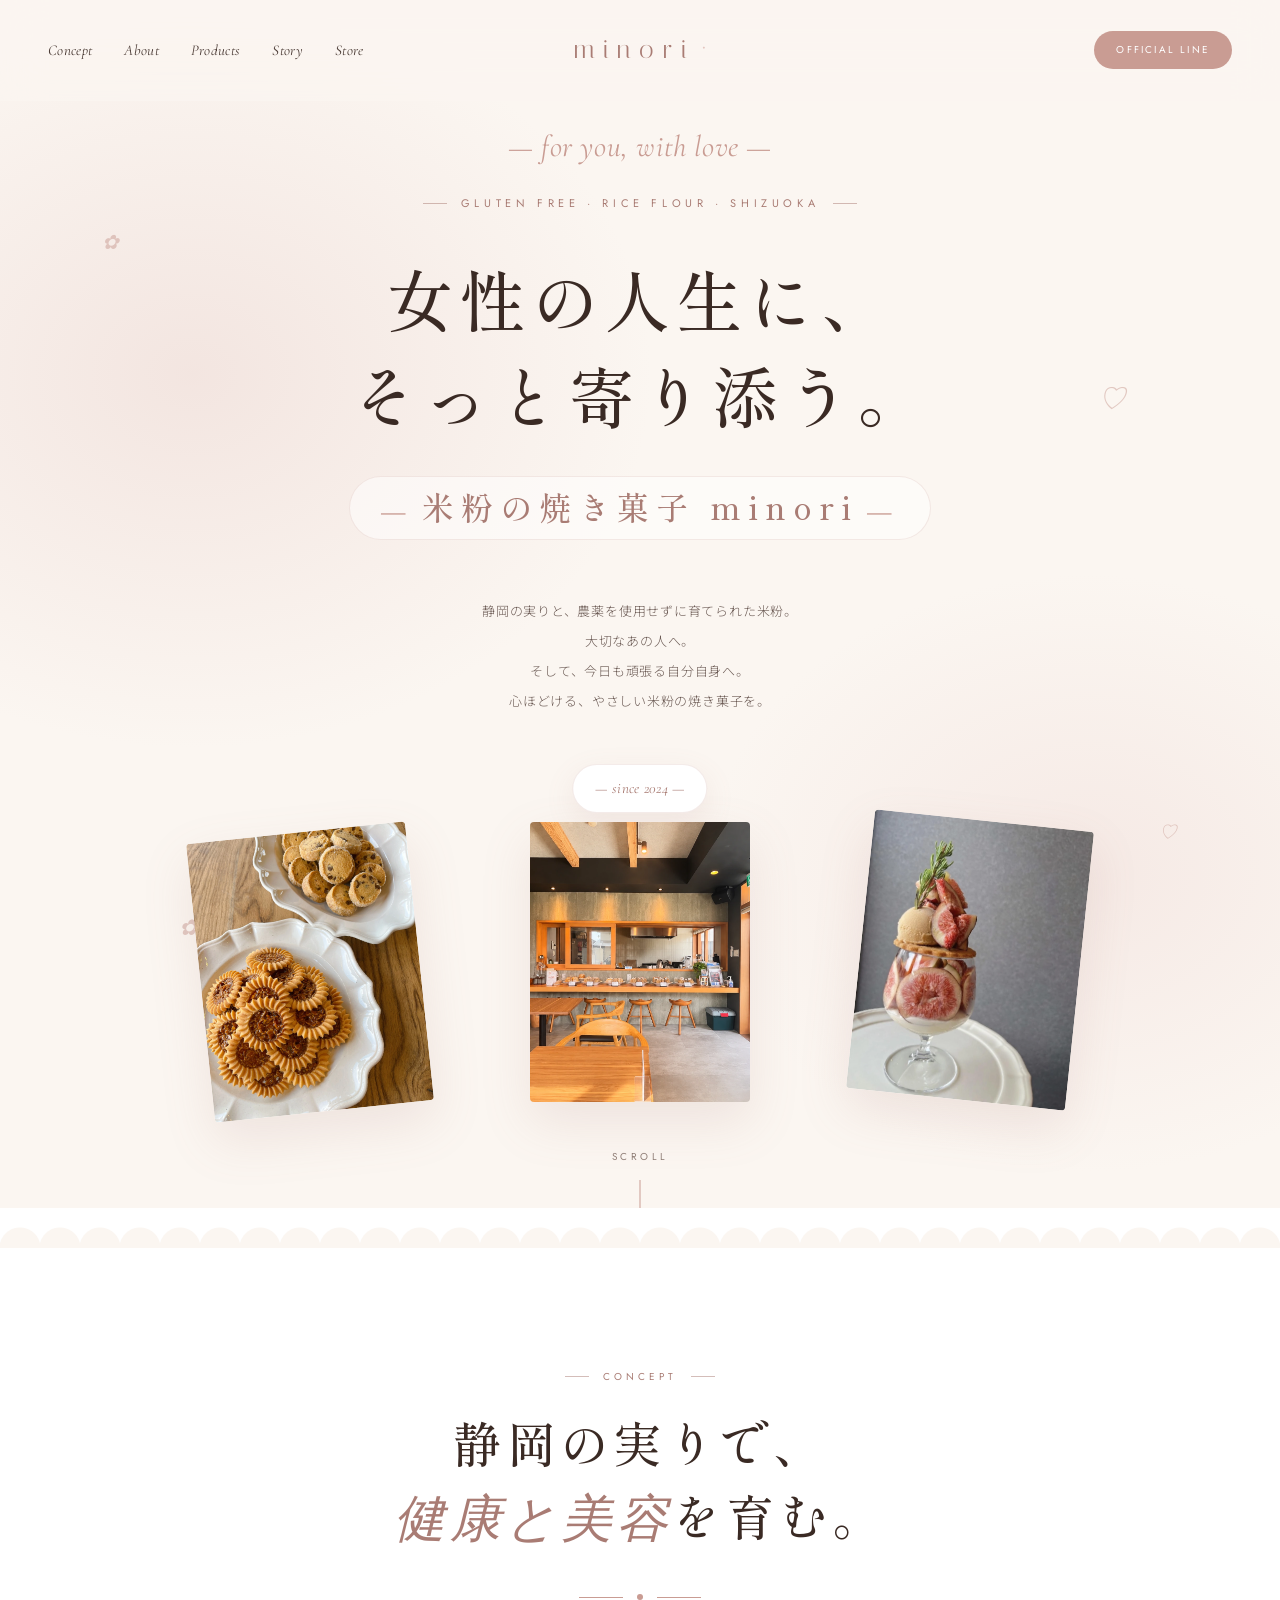
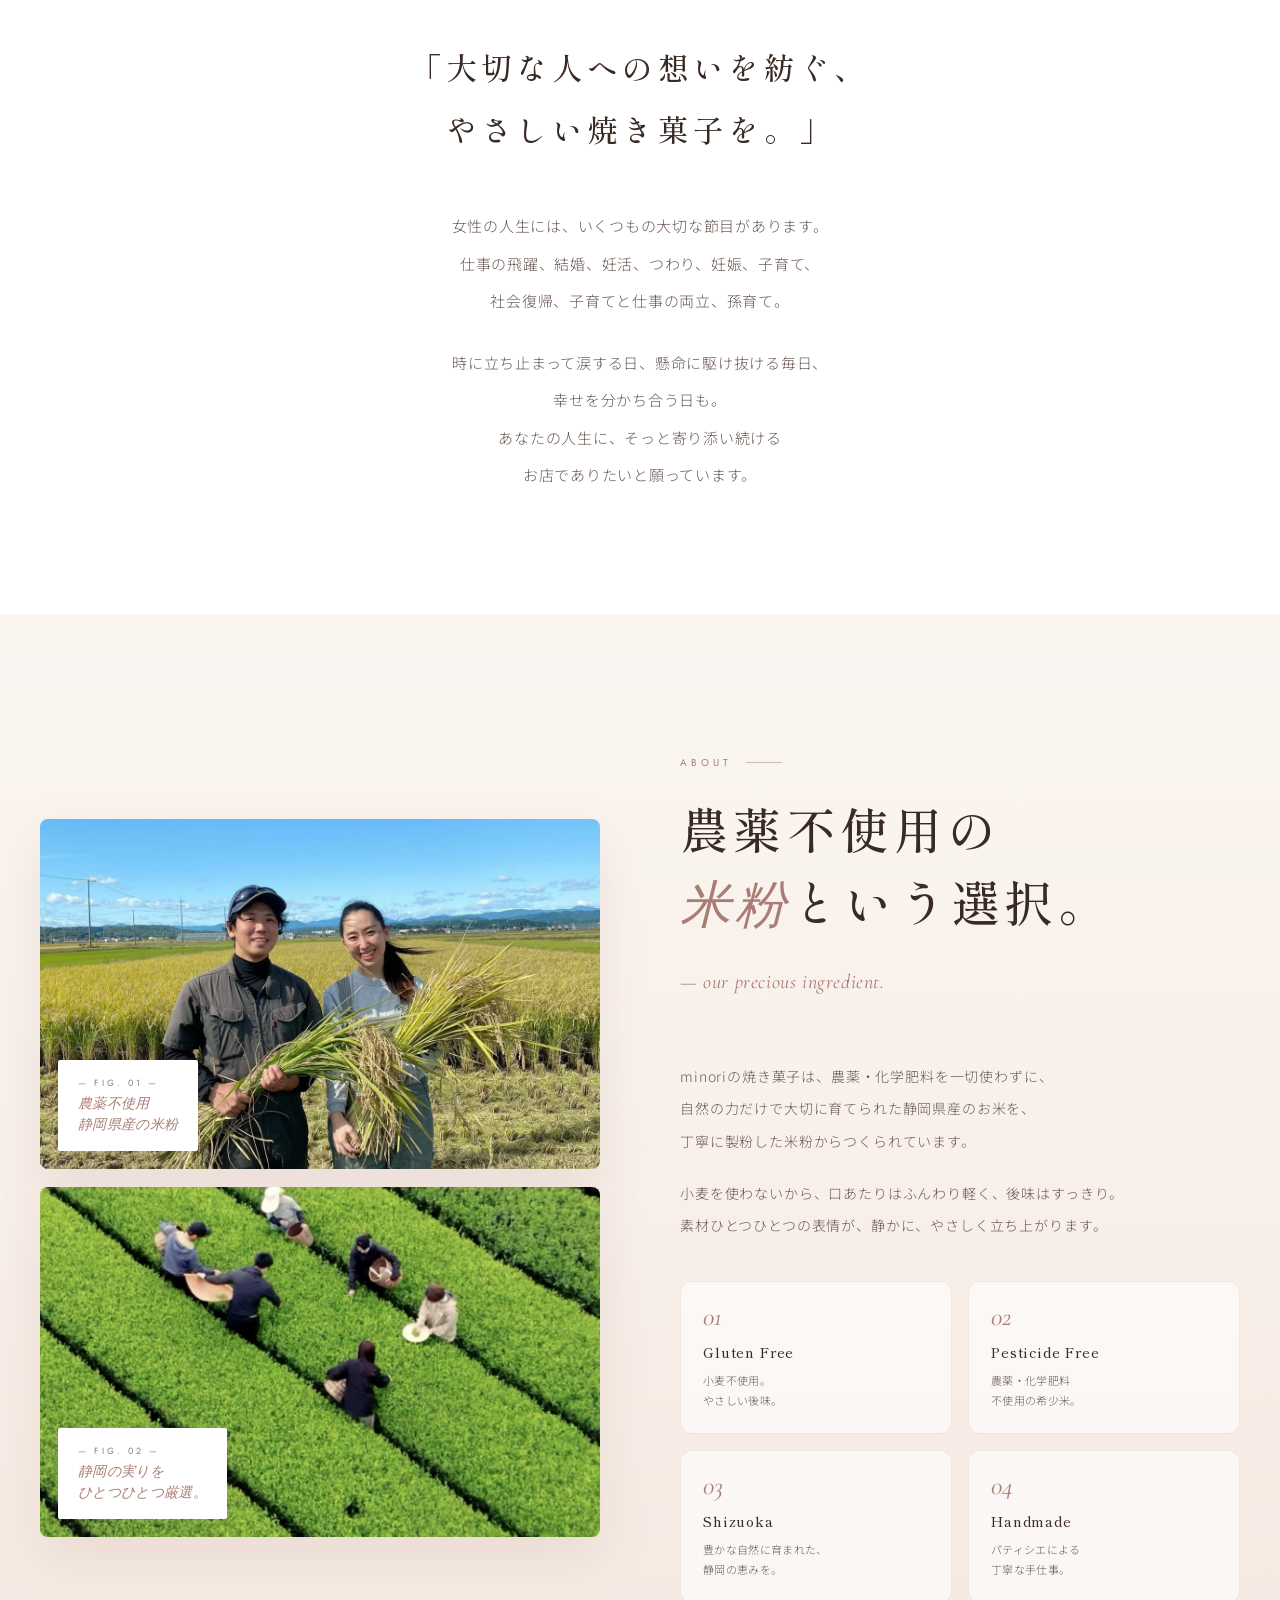
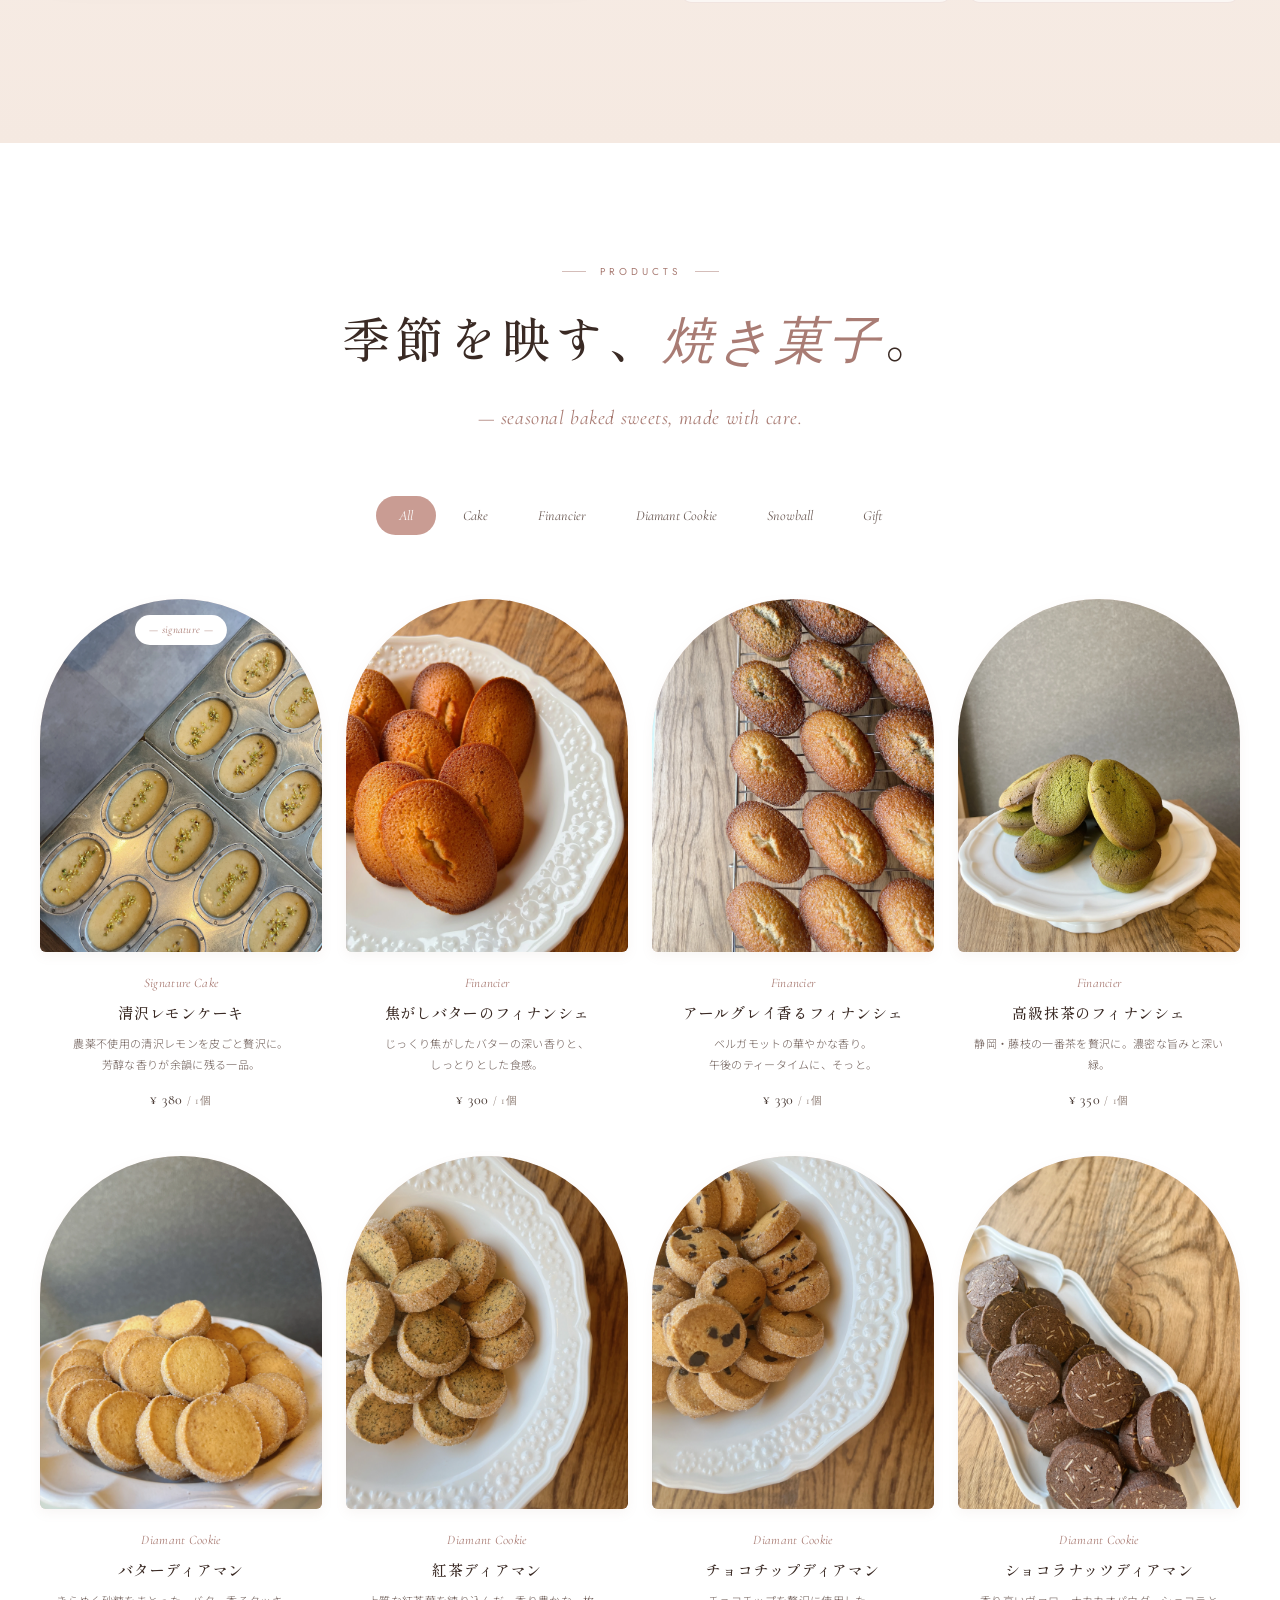
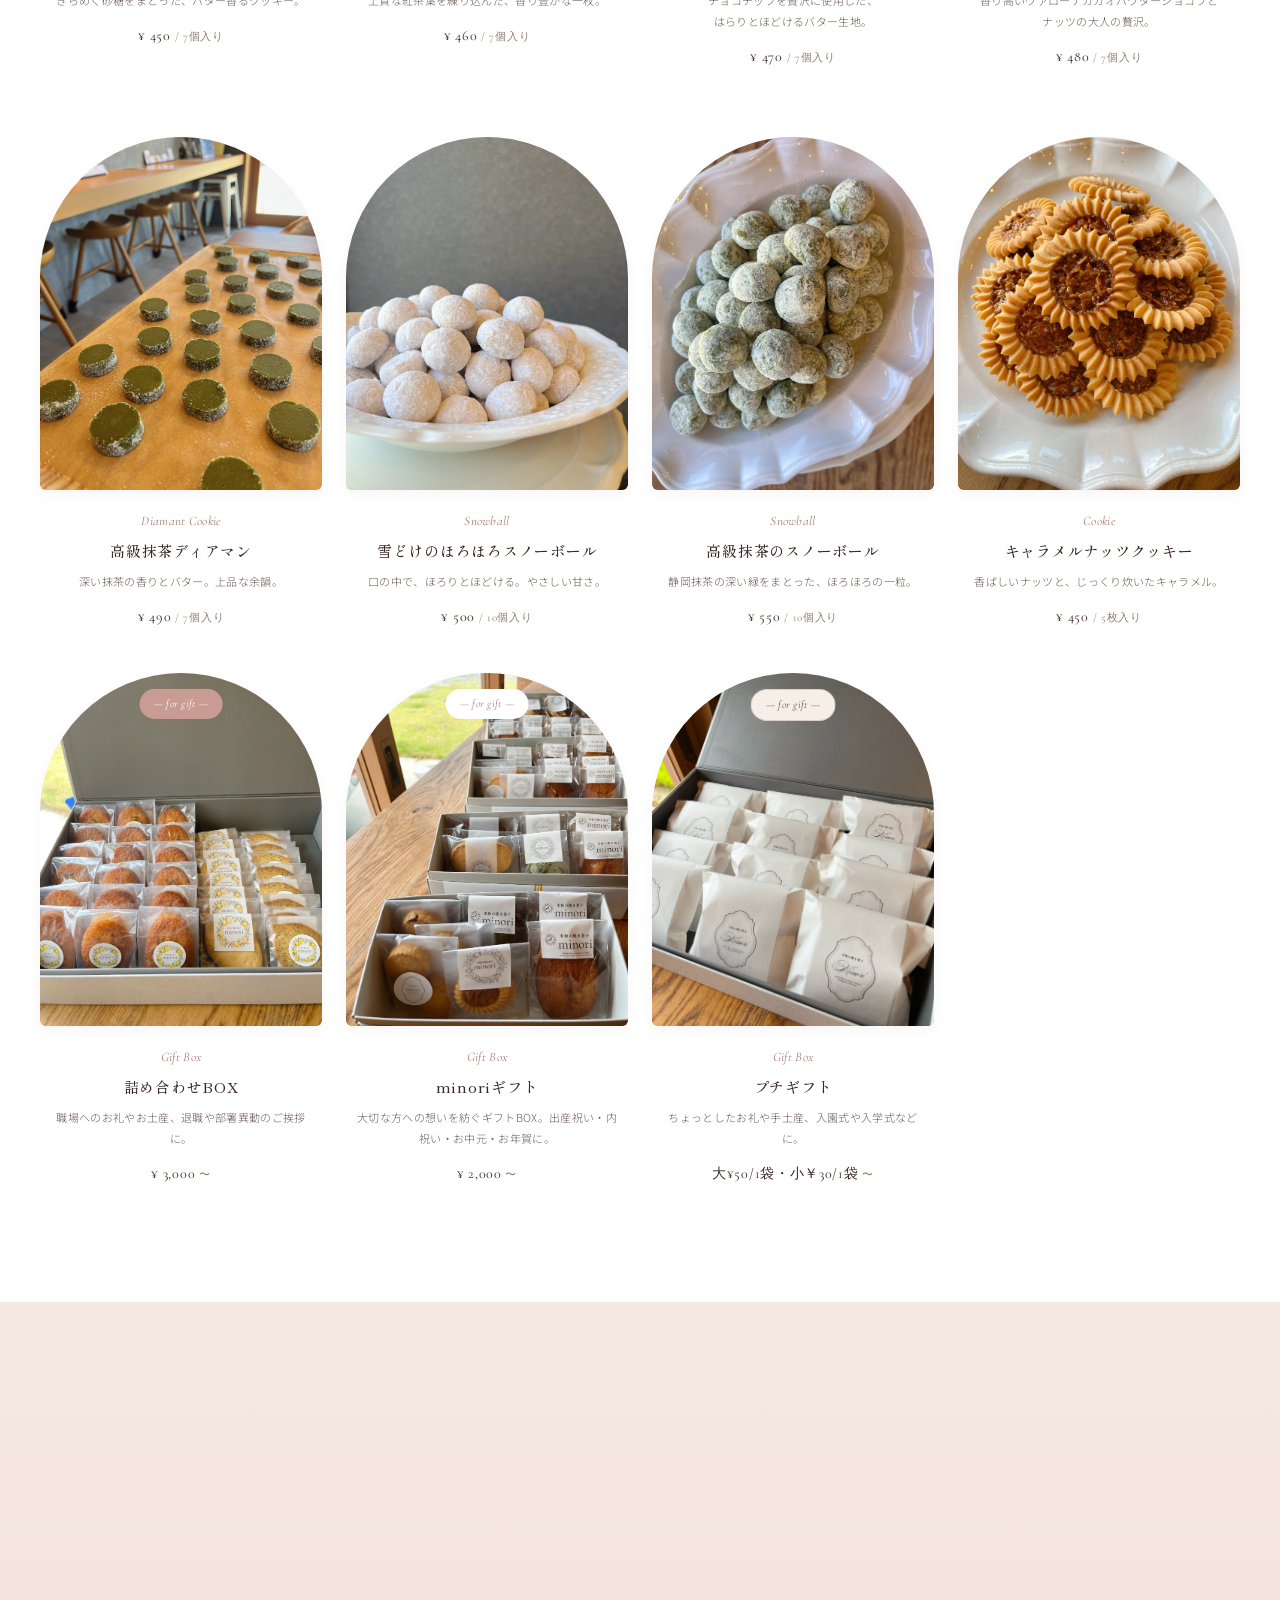
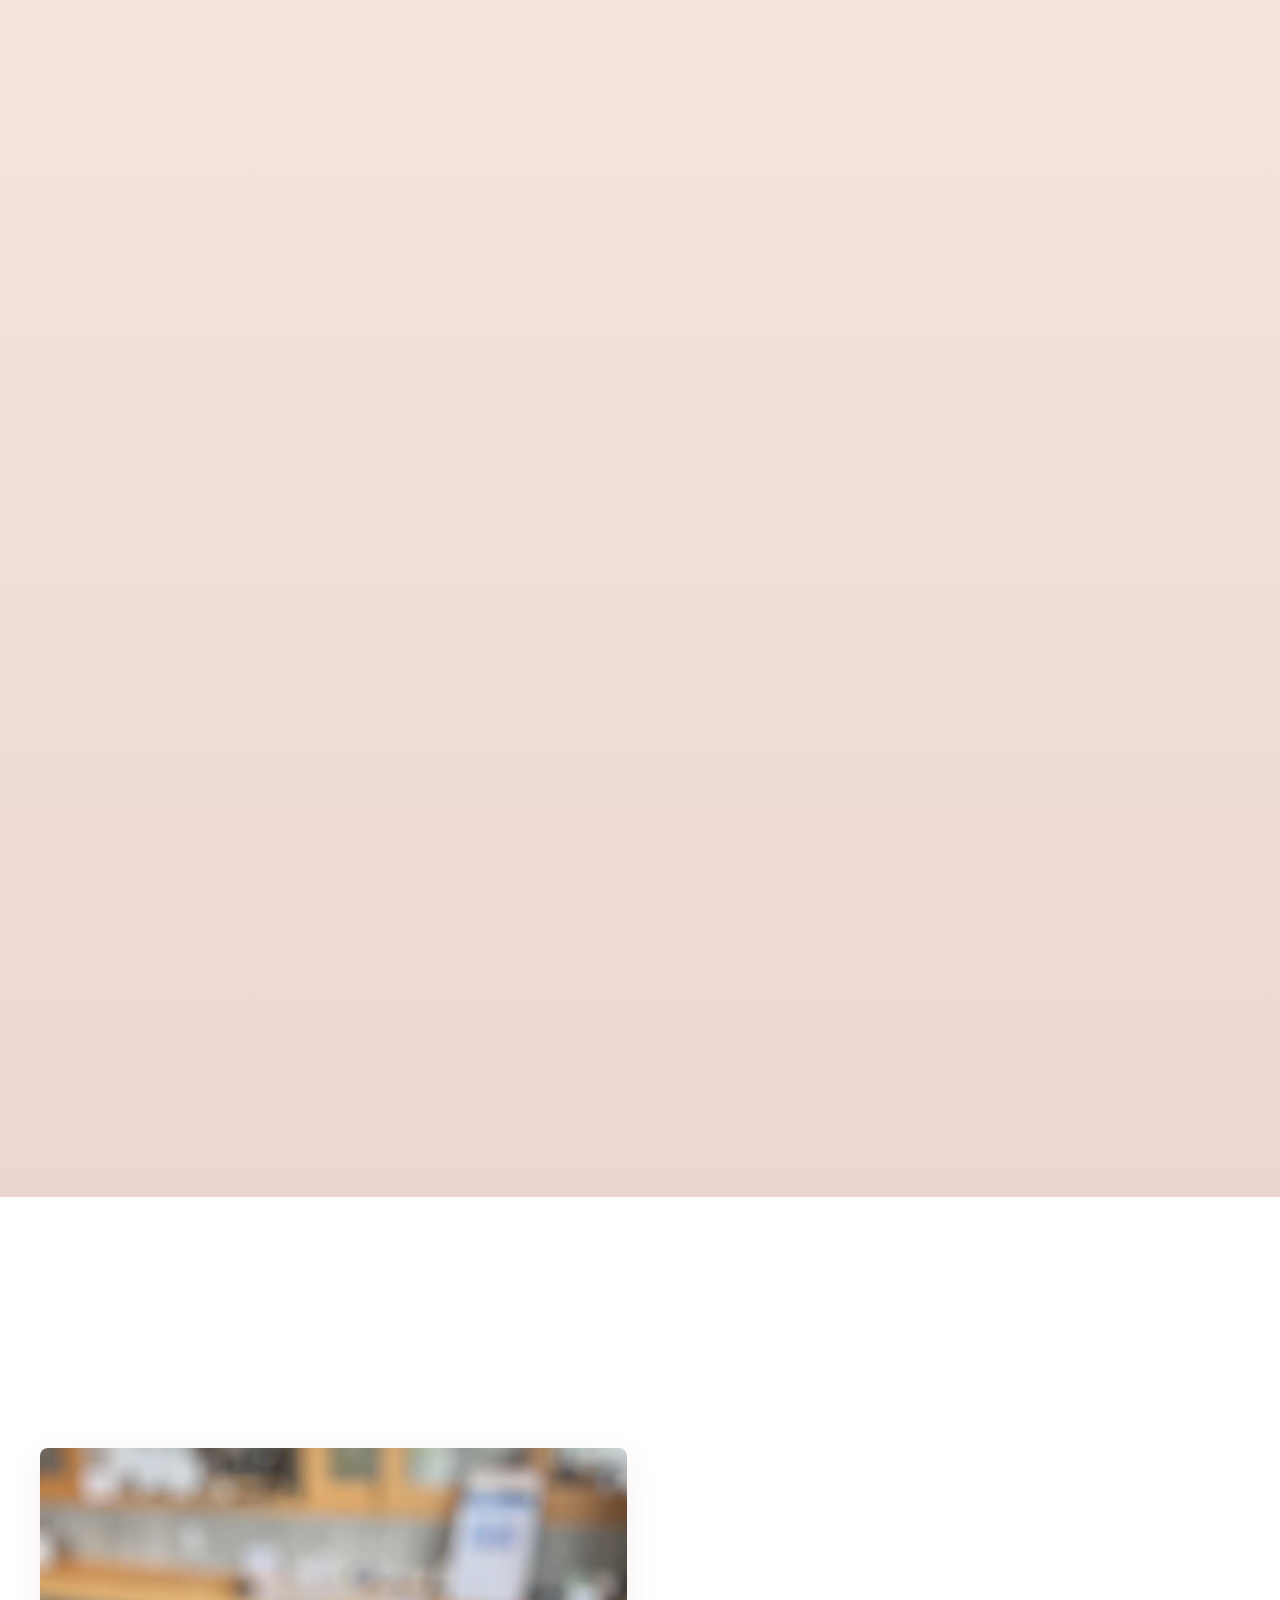
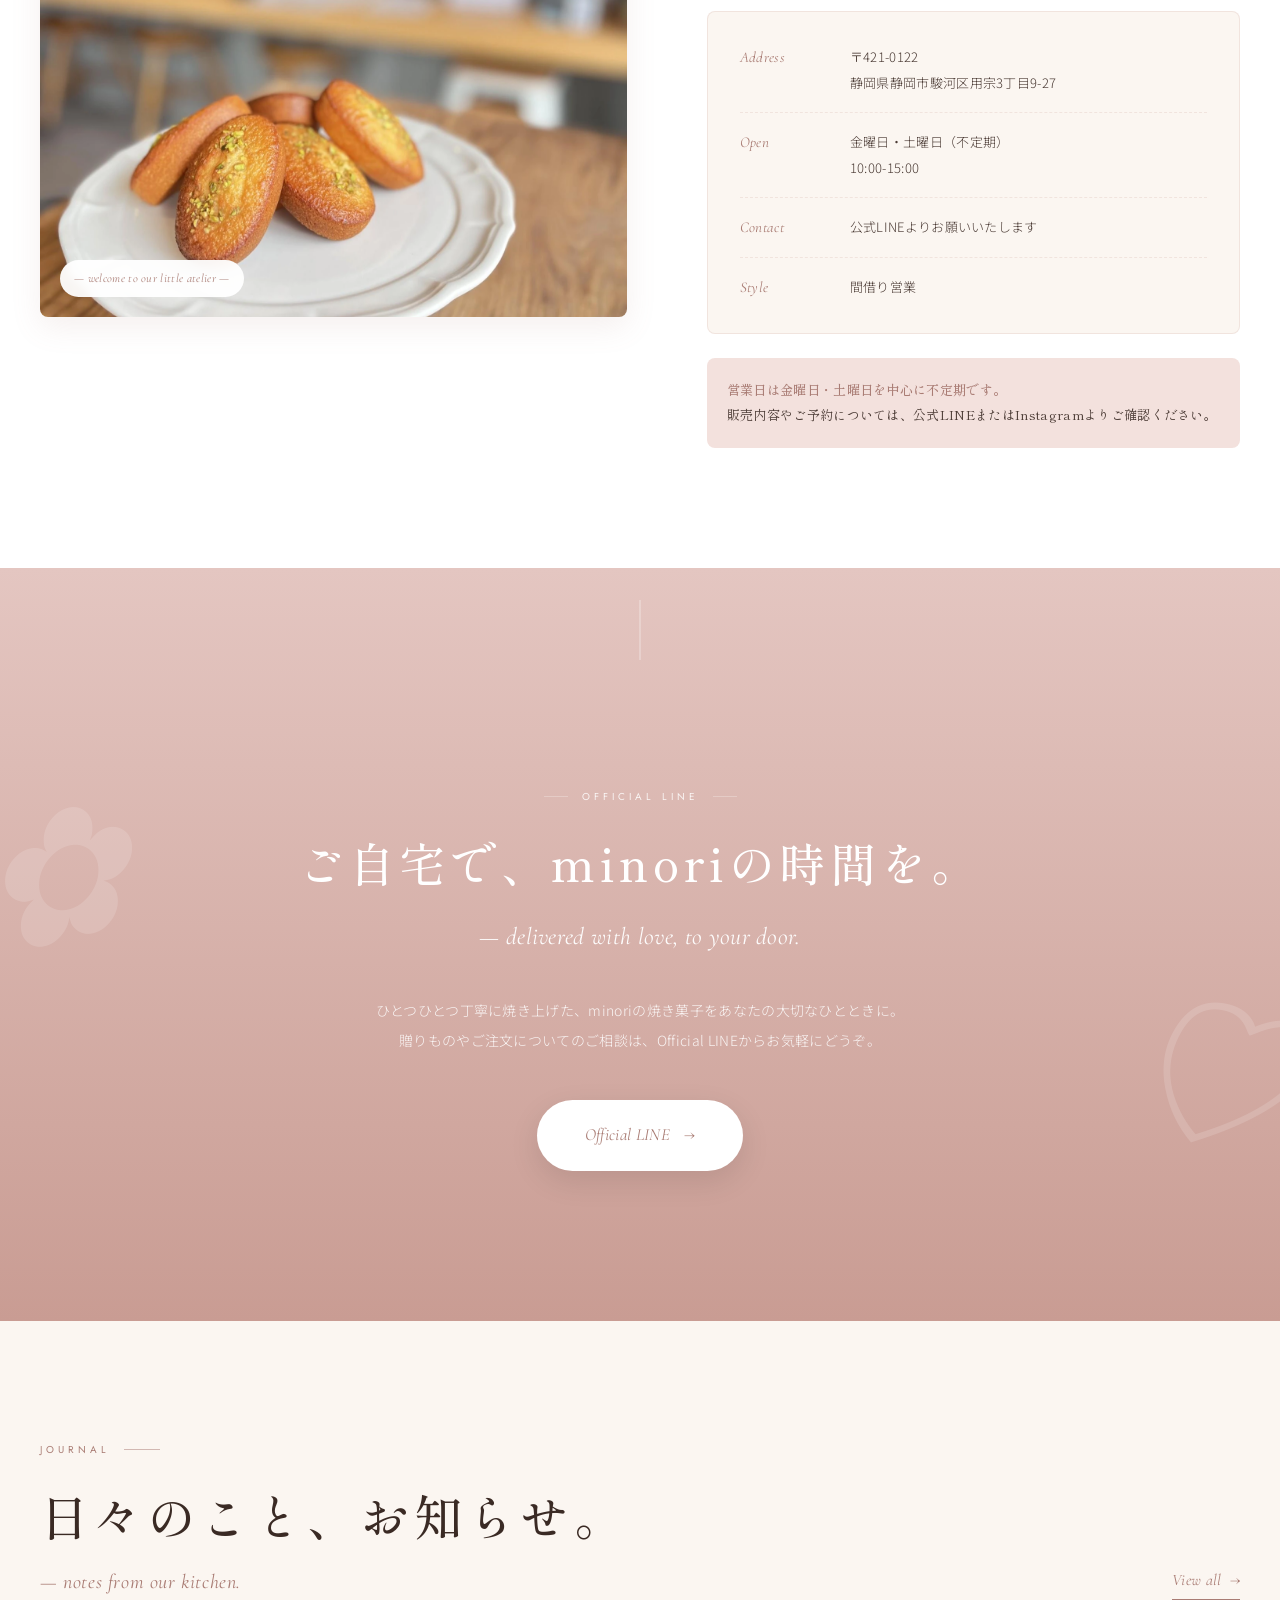
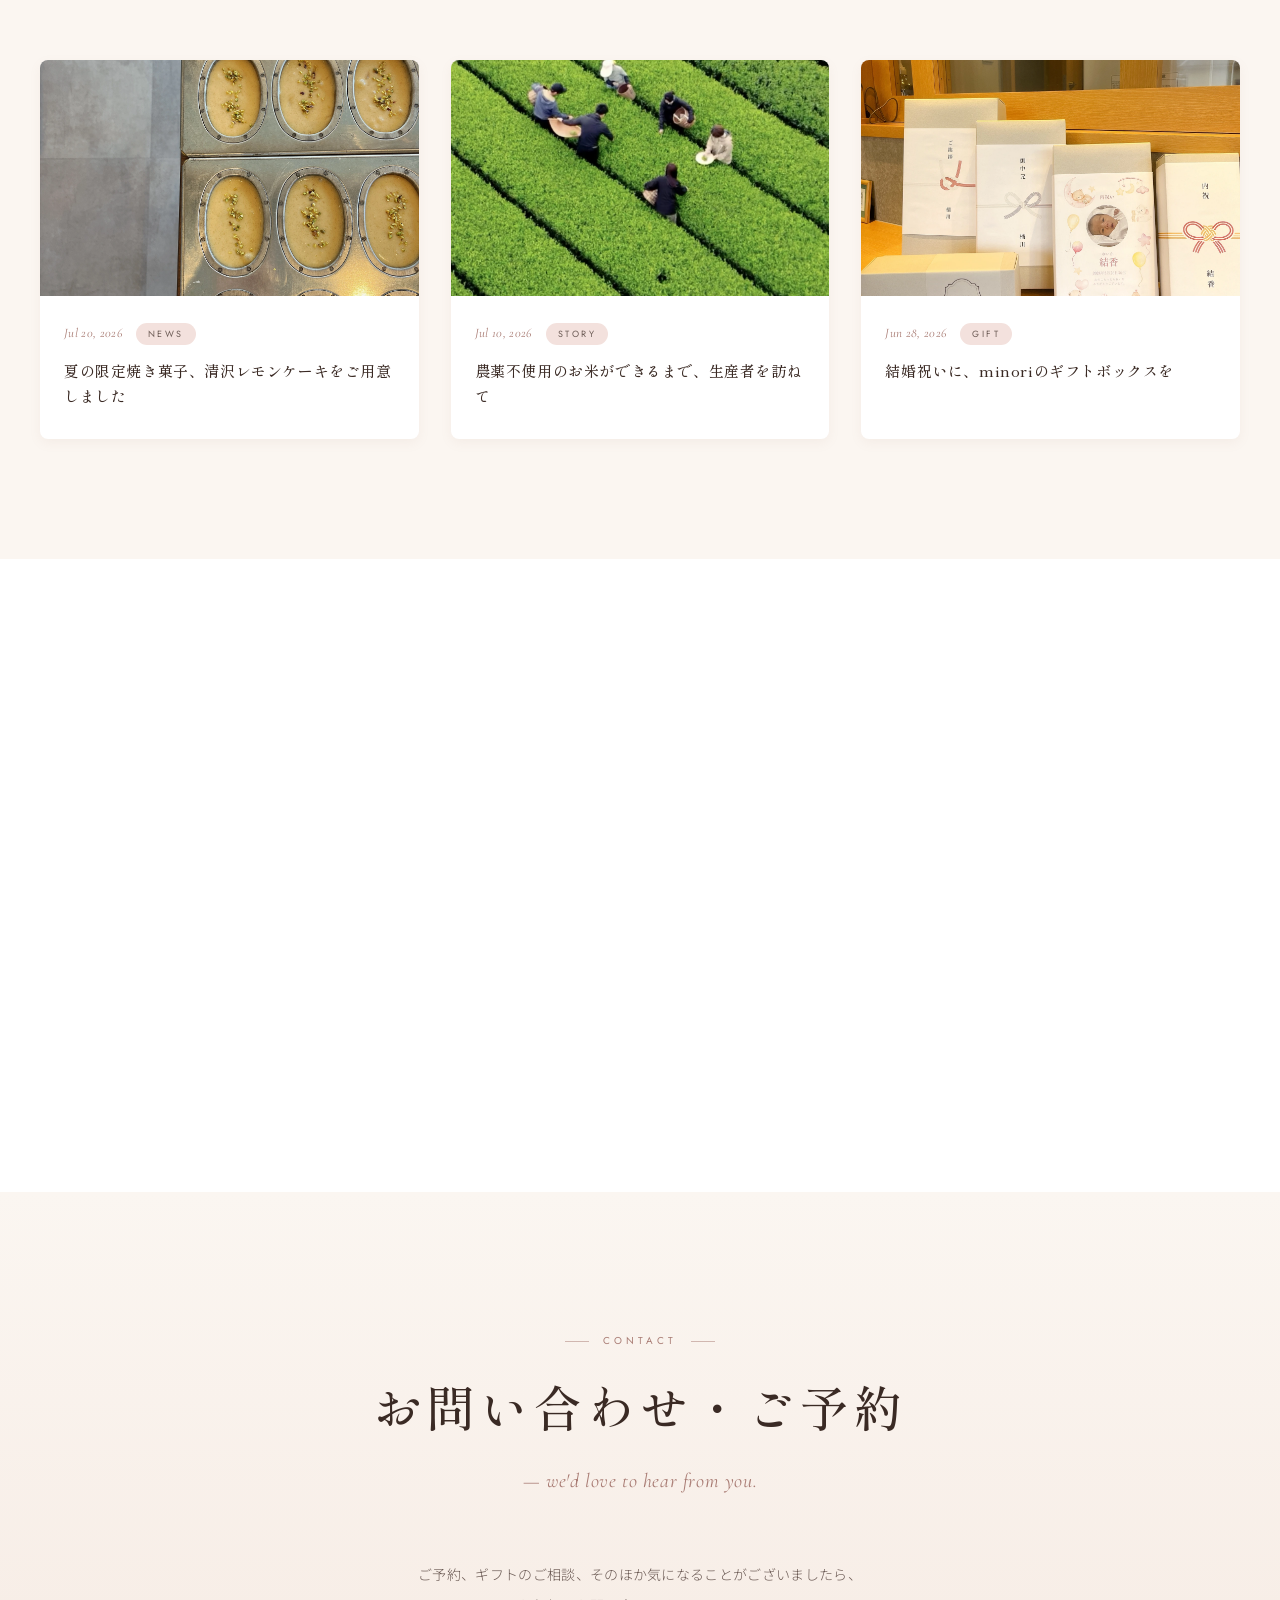
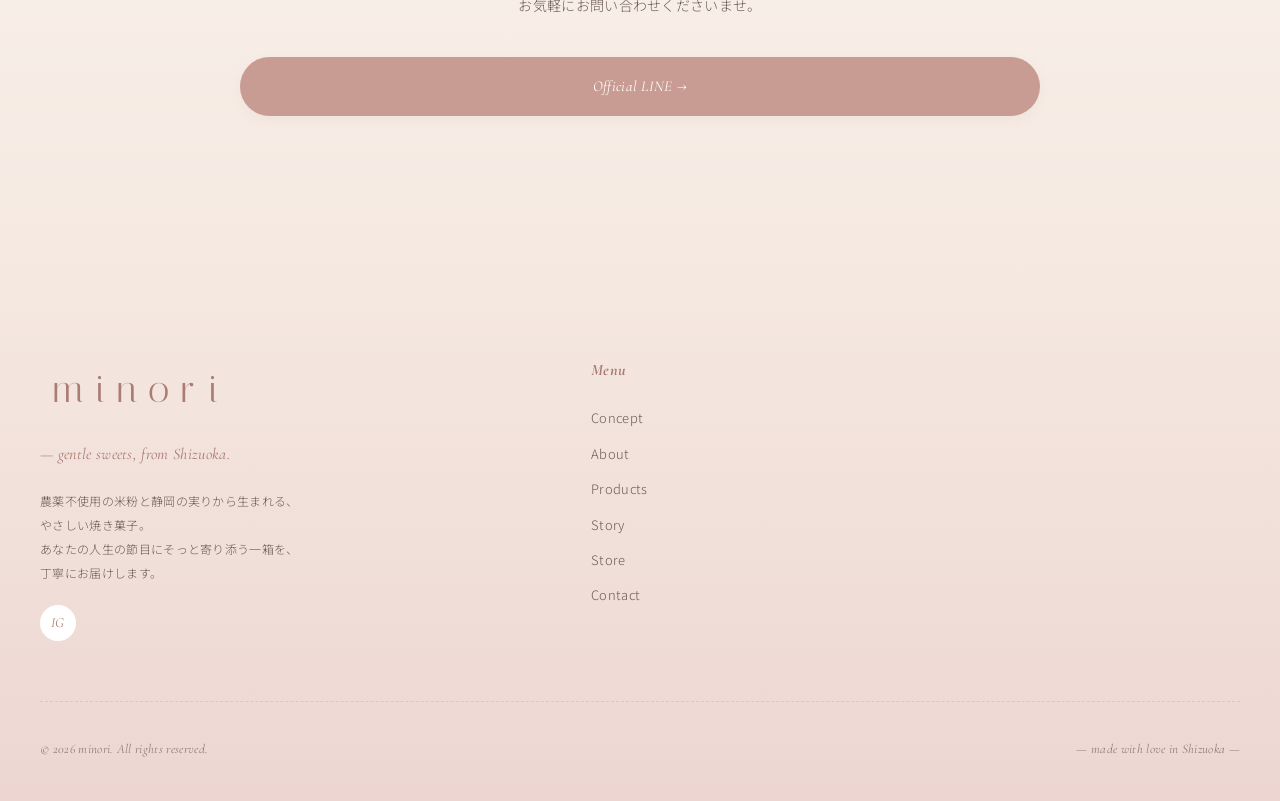
==== commit 207dec99: "Add files via upload" ====
--- a/index.html
+++ b/index.html
@@ -384,7 +384,7 @@
   <div class="eyebrow fade-in">Official LINE</div>
   <h2 class="fade-in d1">ご自宅で、minoriの時間を。</h2>
   <div class="cta-en fade-in d1">— delivered with love, to your door.</div>
-  <p class="fade-in d2">ひとつひとつ丁寧に焼き上げた、minoriの焼き菓子をあなたの大切なひとときに。<br>贈りものやご注文についてのご相談は、Official LINEからお気軽にどうぞ。</p>
+  <p class="fade-in d2">ひとつひとつ丁寧に焼き上げた、minoriの焼き菓子をあなたの大切なひとときに。<br>贈りものやご注文についてのご相談は、Official LINEからお気軽にどうぞ。</p>
   <a href="https://lin.ee/uGC3YPj" class="cta-btn fade-in d3" target="_blank" rel="noopener">
     Official LINE <span class="arrow">→</span>
   </a>
@@ -449,9 +449,9 @@
     <p style="font-family:'Noto Sans JP',sans-serif;font-weight:300;font-size:14px;line-height:2.2;color:var(--brown-3);max-width:520px;margin:0 auto;" class="fade-in d2">
       ご予約、ギフトのご相談、<br class="sp-only">そのほか気になることがございましたら、<br>お気軽にお問い合わせくださいませ。
     </p>
-    <div class="contact-line-action fade-in d3">
-      <a href="https://lin.ee/uGC3YPj" class="contact-submit" target="_blank" rel="noopener">Official LINE →</a>
-    </div>
+    <div class="contact-line-action fade-in d3">
+      <a href="https://lin.ee/uGC3YPj" class="contact-submit" target="_blank" rel="noopener">Official LINE →</a>
+    </div>
   </div>
 </section>
 
@@ -484,7 +484,7 @@
         <li><a href="#contact">Contact</a></li>
       </ul>
     </div>
-    
+  
   </div>
   <div class="footer-bot">
     <div>© 2026 minori. All rights reserved.</div>
--- a/style.css
+++ b/style.css
@@ -65,7 +65,7 @@
   .fade-in.visible{opacity:1;transform:translateY(0);}
   .fade-in.d1{transition-delay:.12s;} .fade-in.d2{transition-delay:.24s;}
   .fade-in.d3{transition-delay:.36s;} .fade-in.d4{transition-delay:.48s;}
-
+ 
   /* ============ Header ============ */
   .header{
     position:fixed;top:0;left:0;right:0;z-index:100;
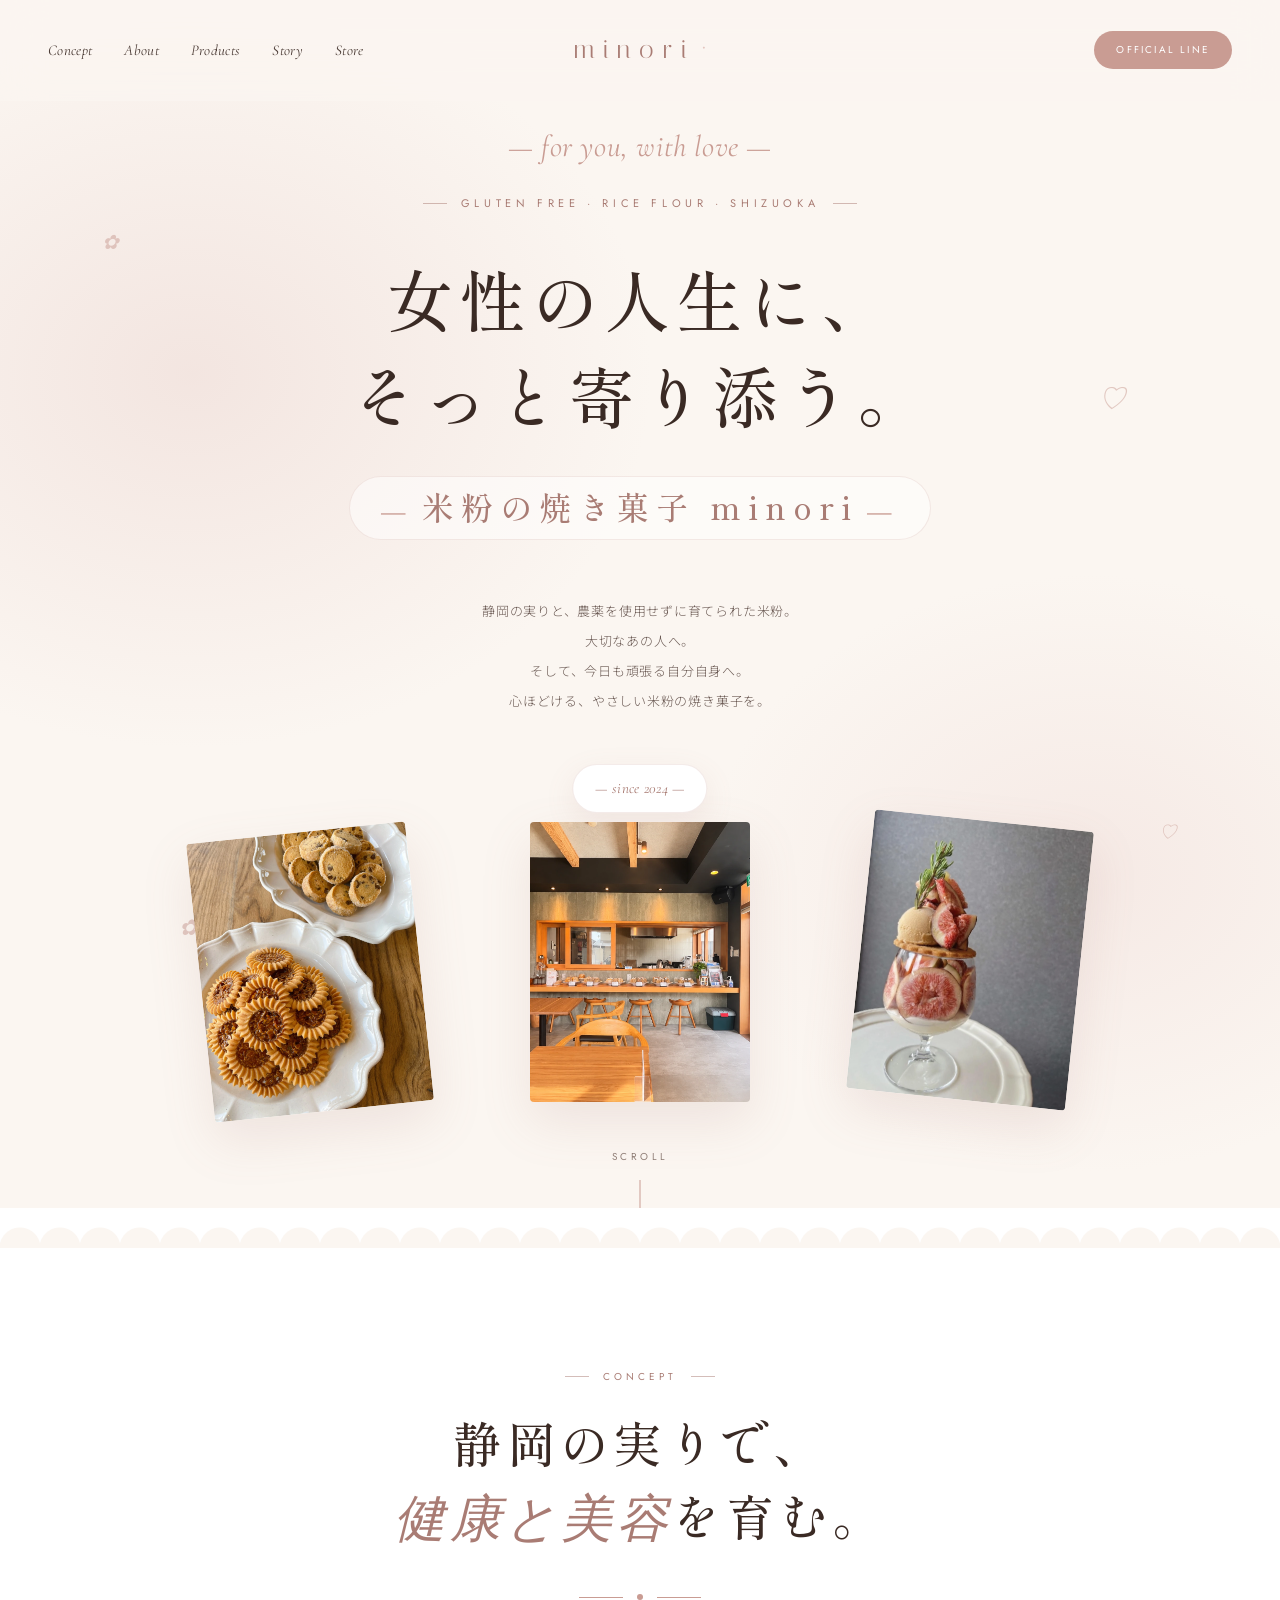
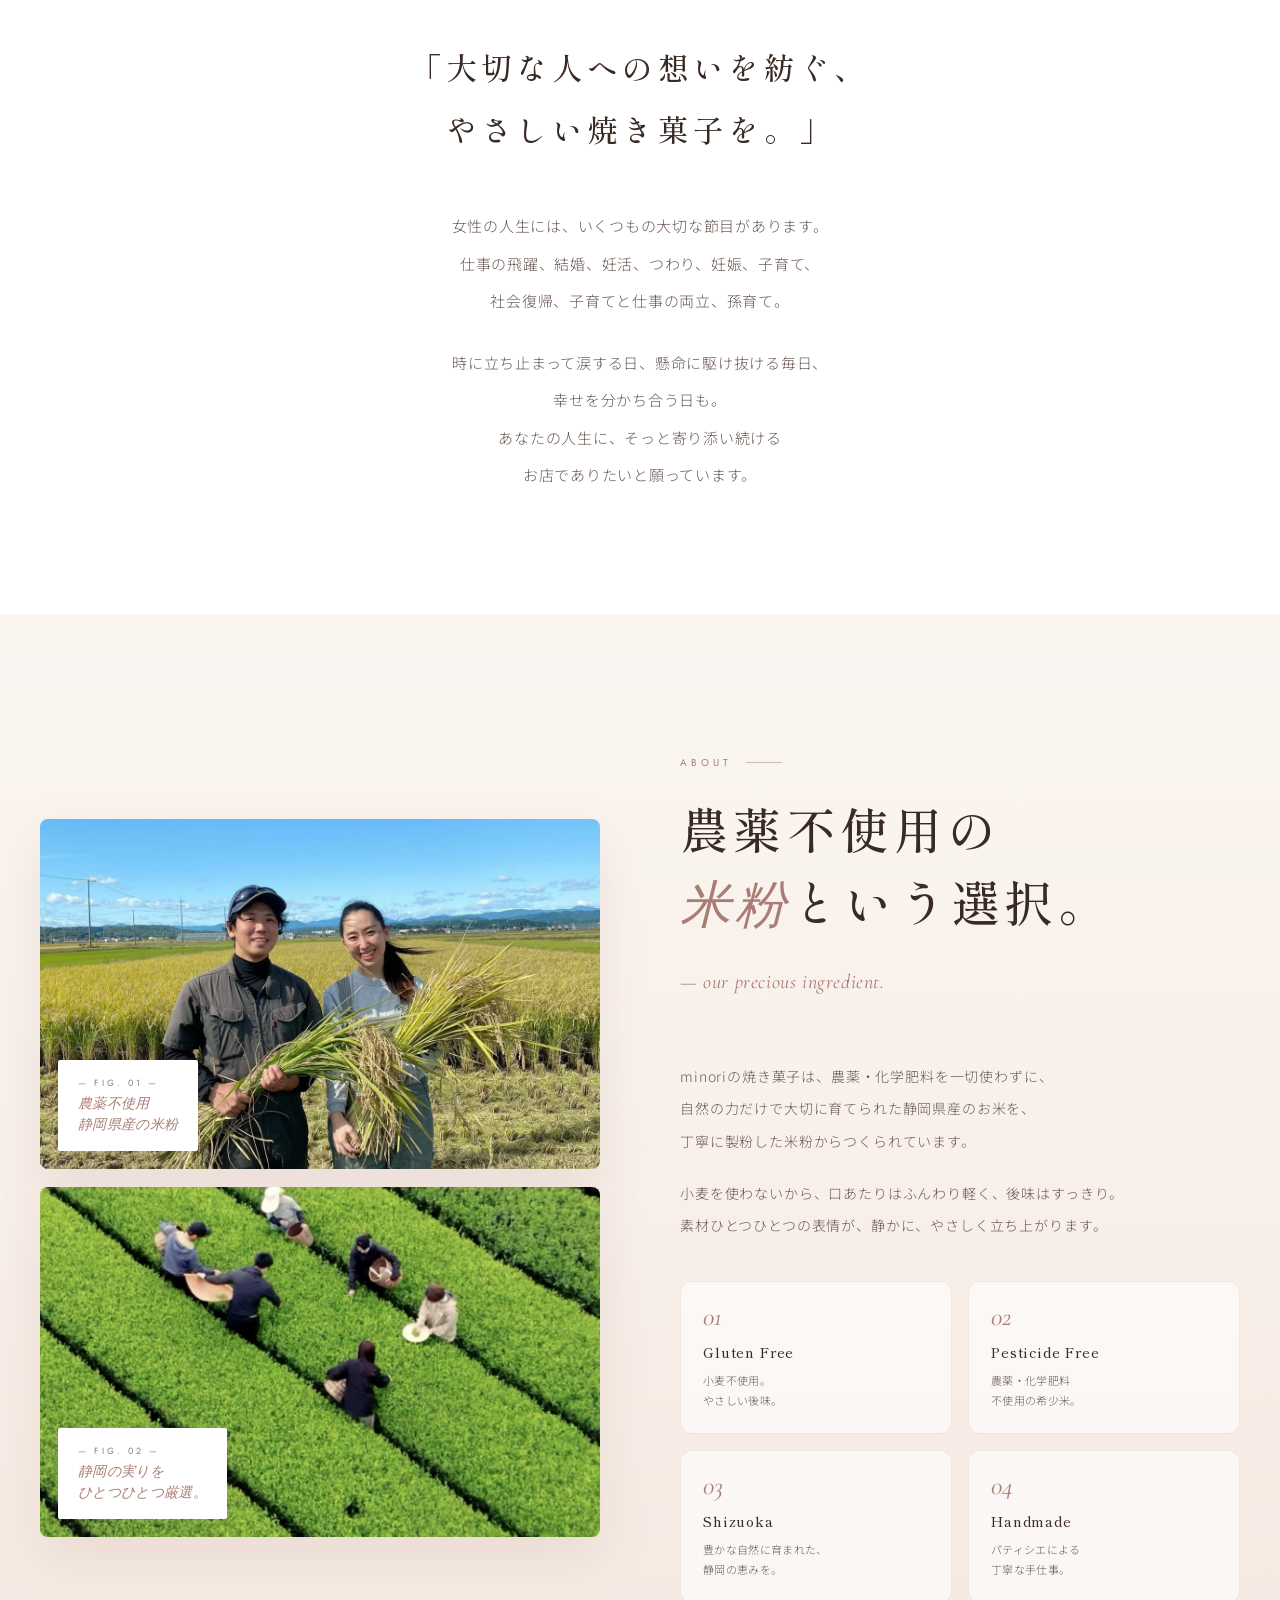
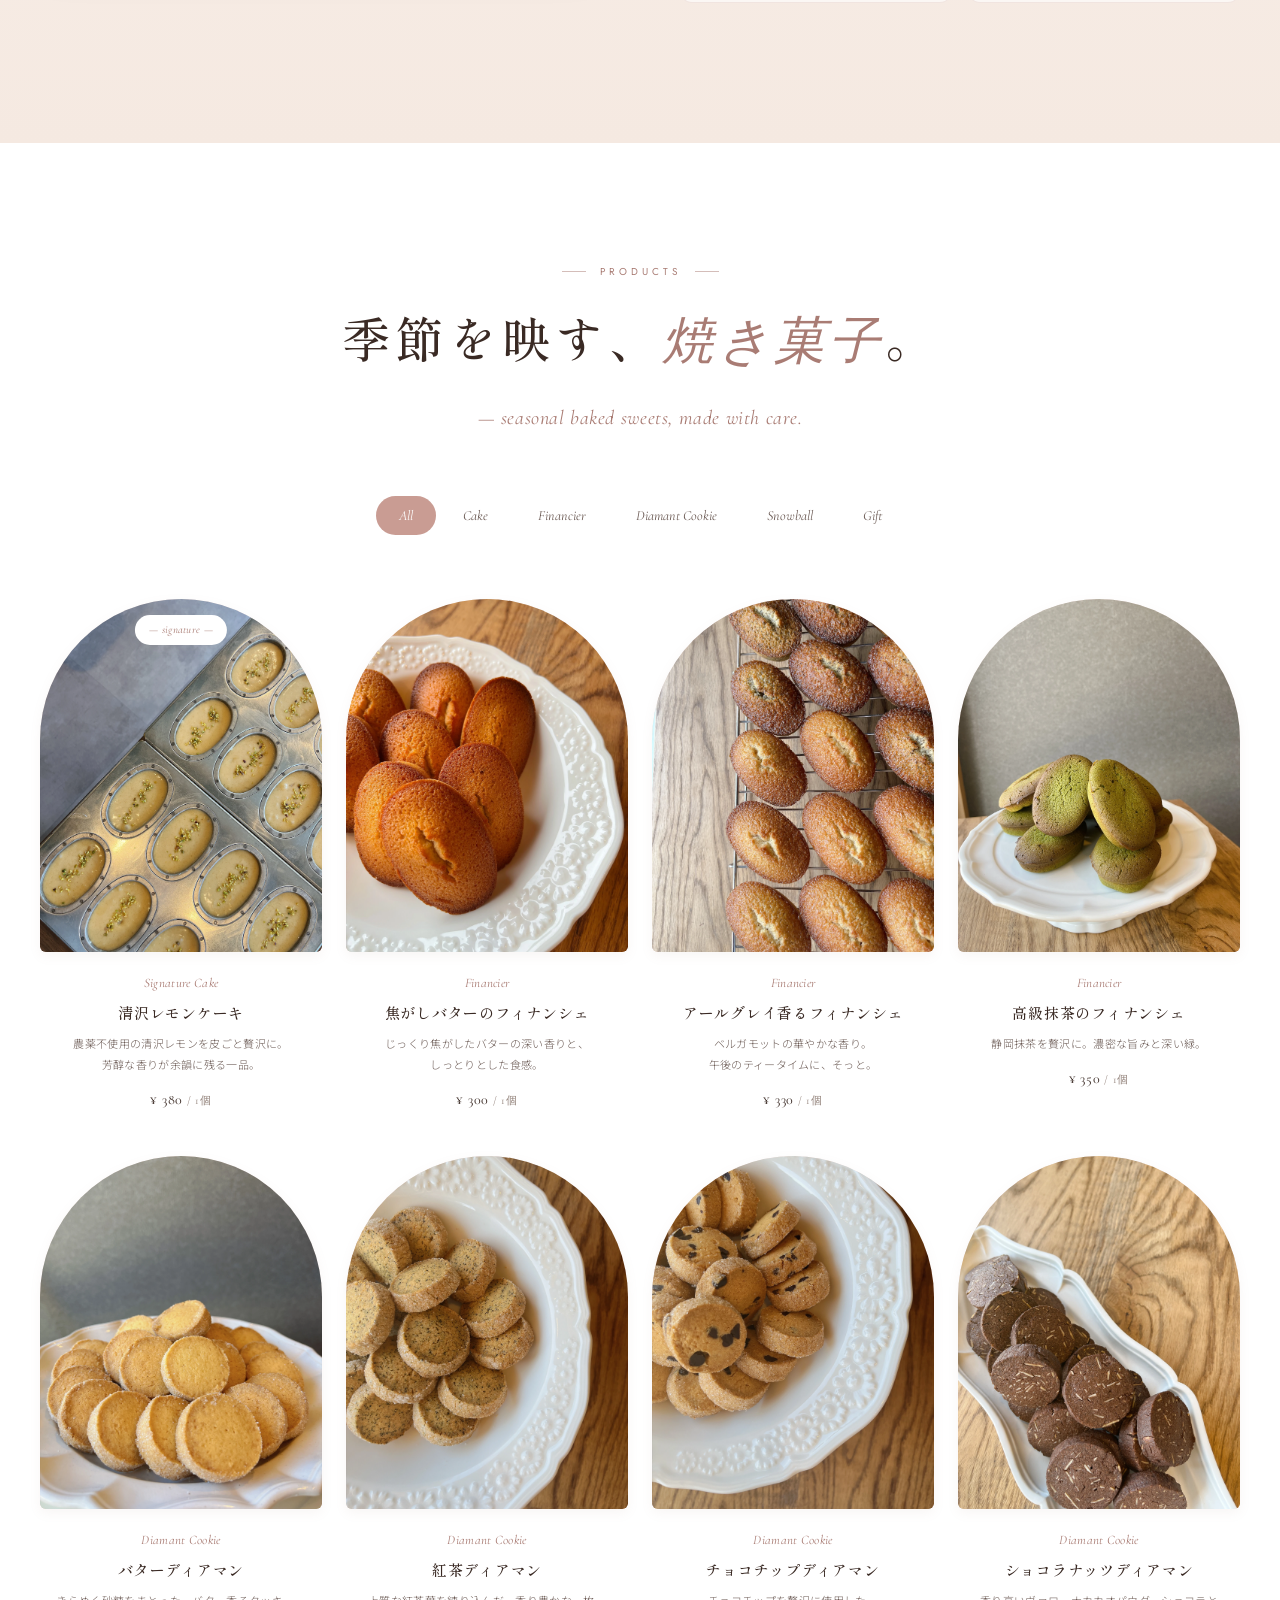
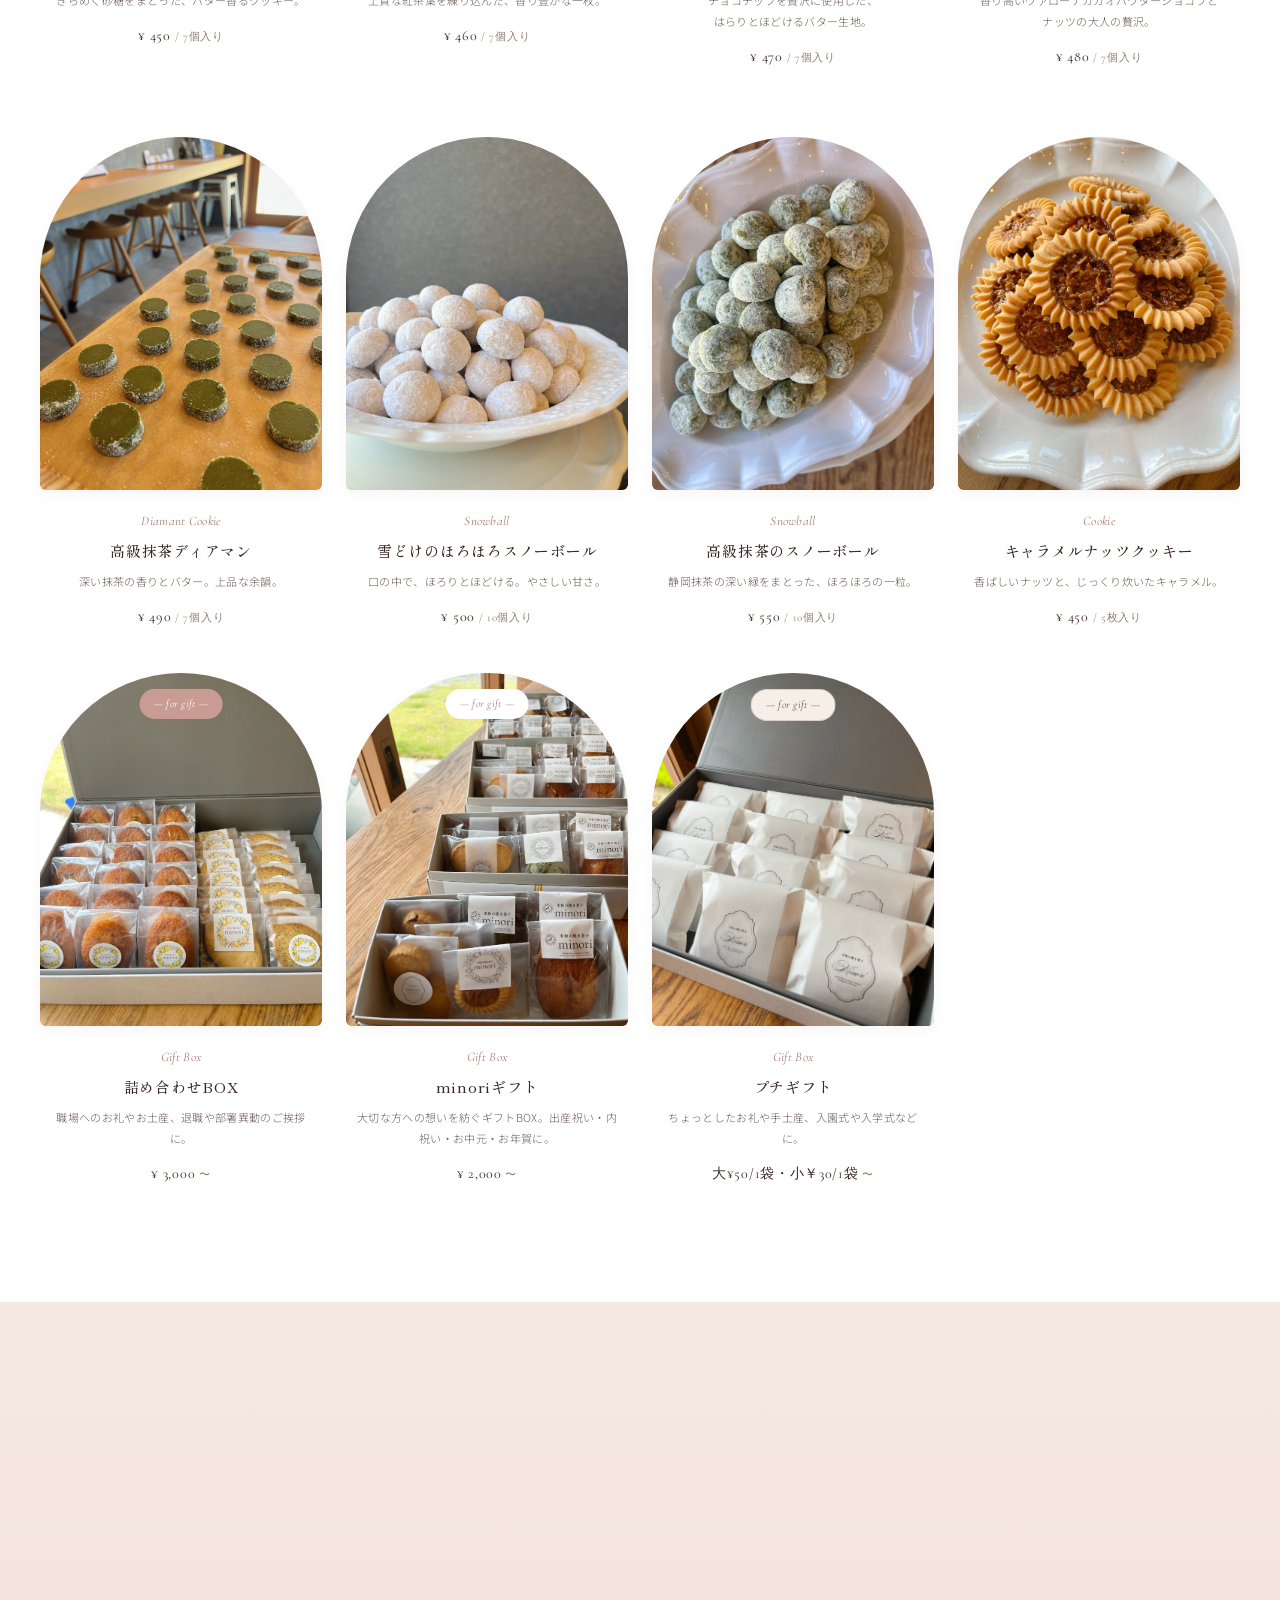
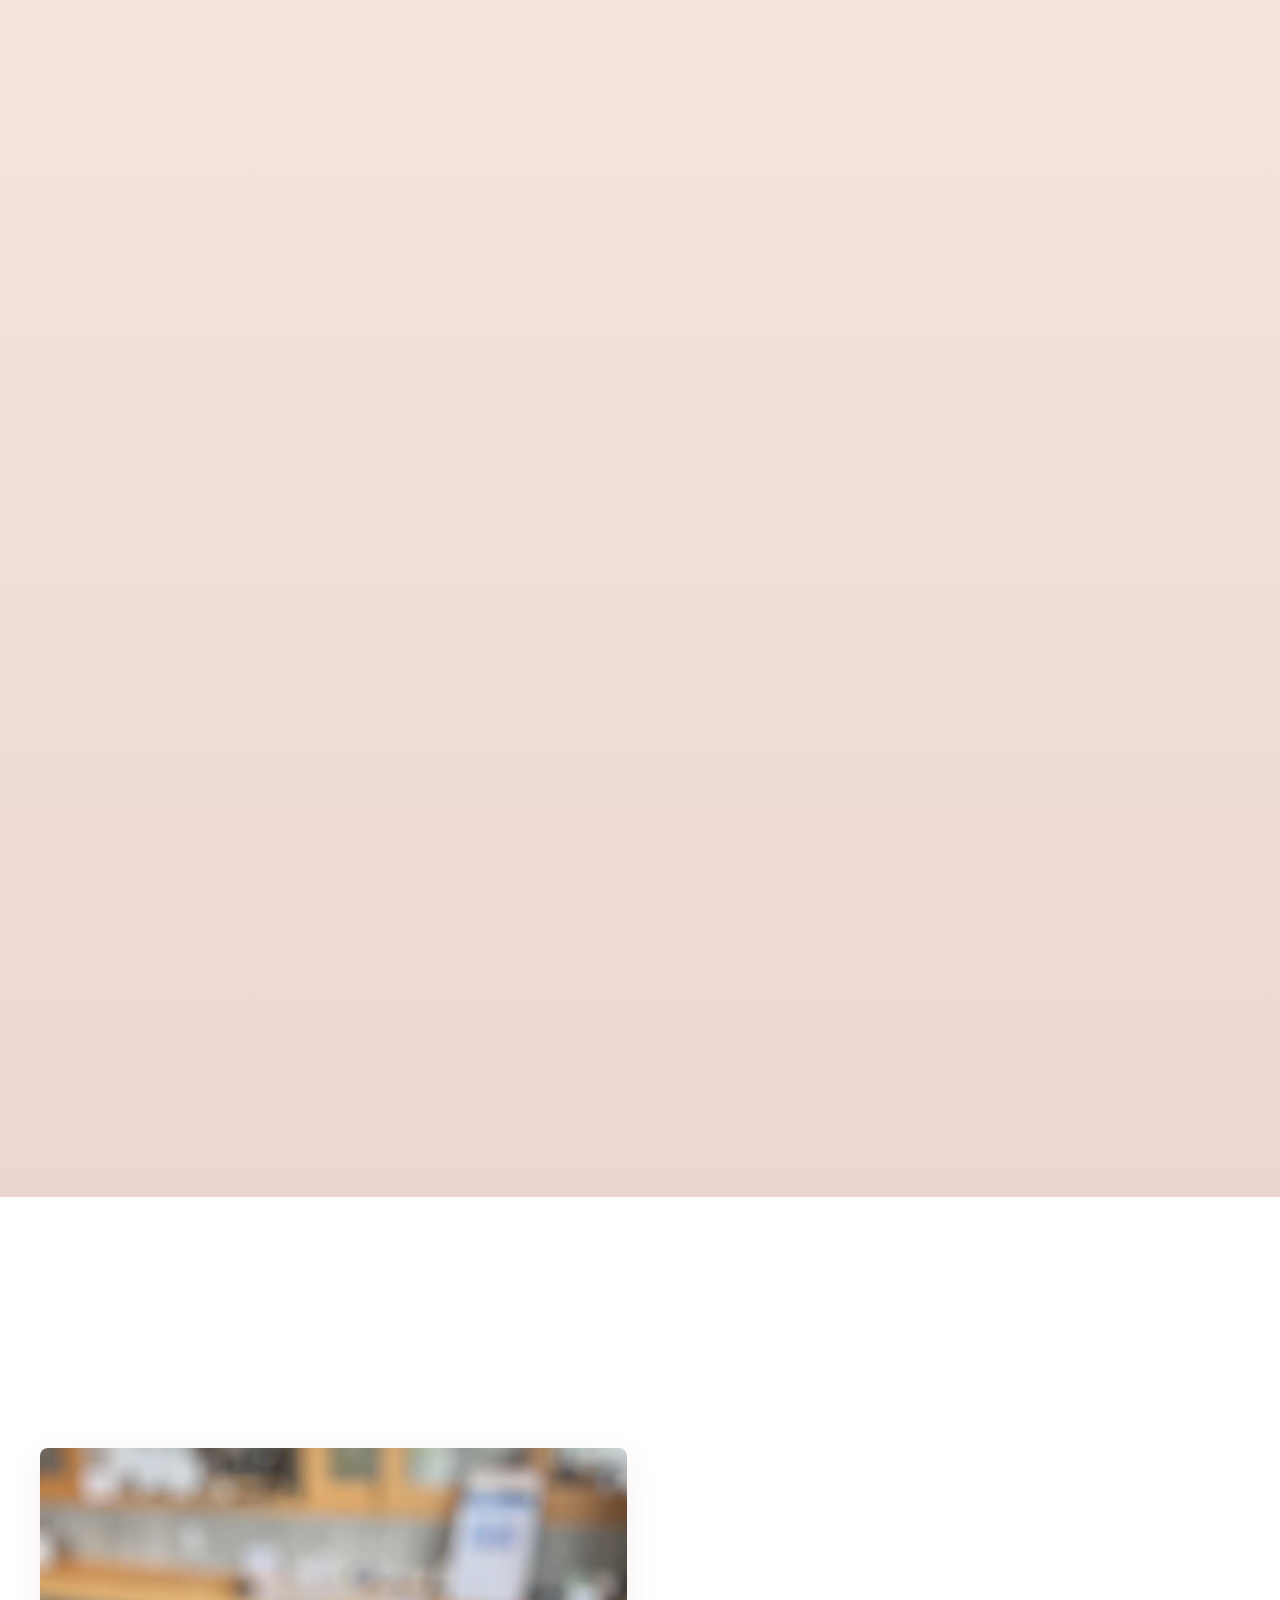
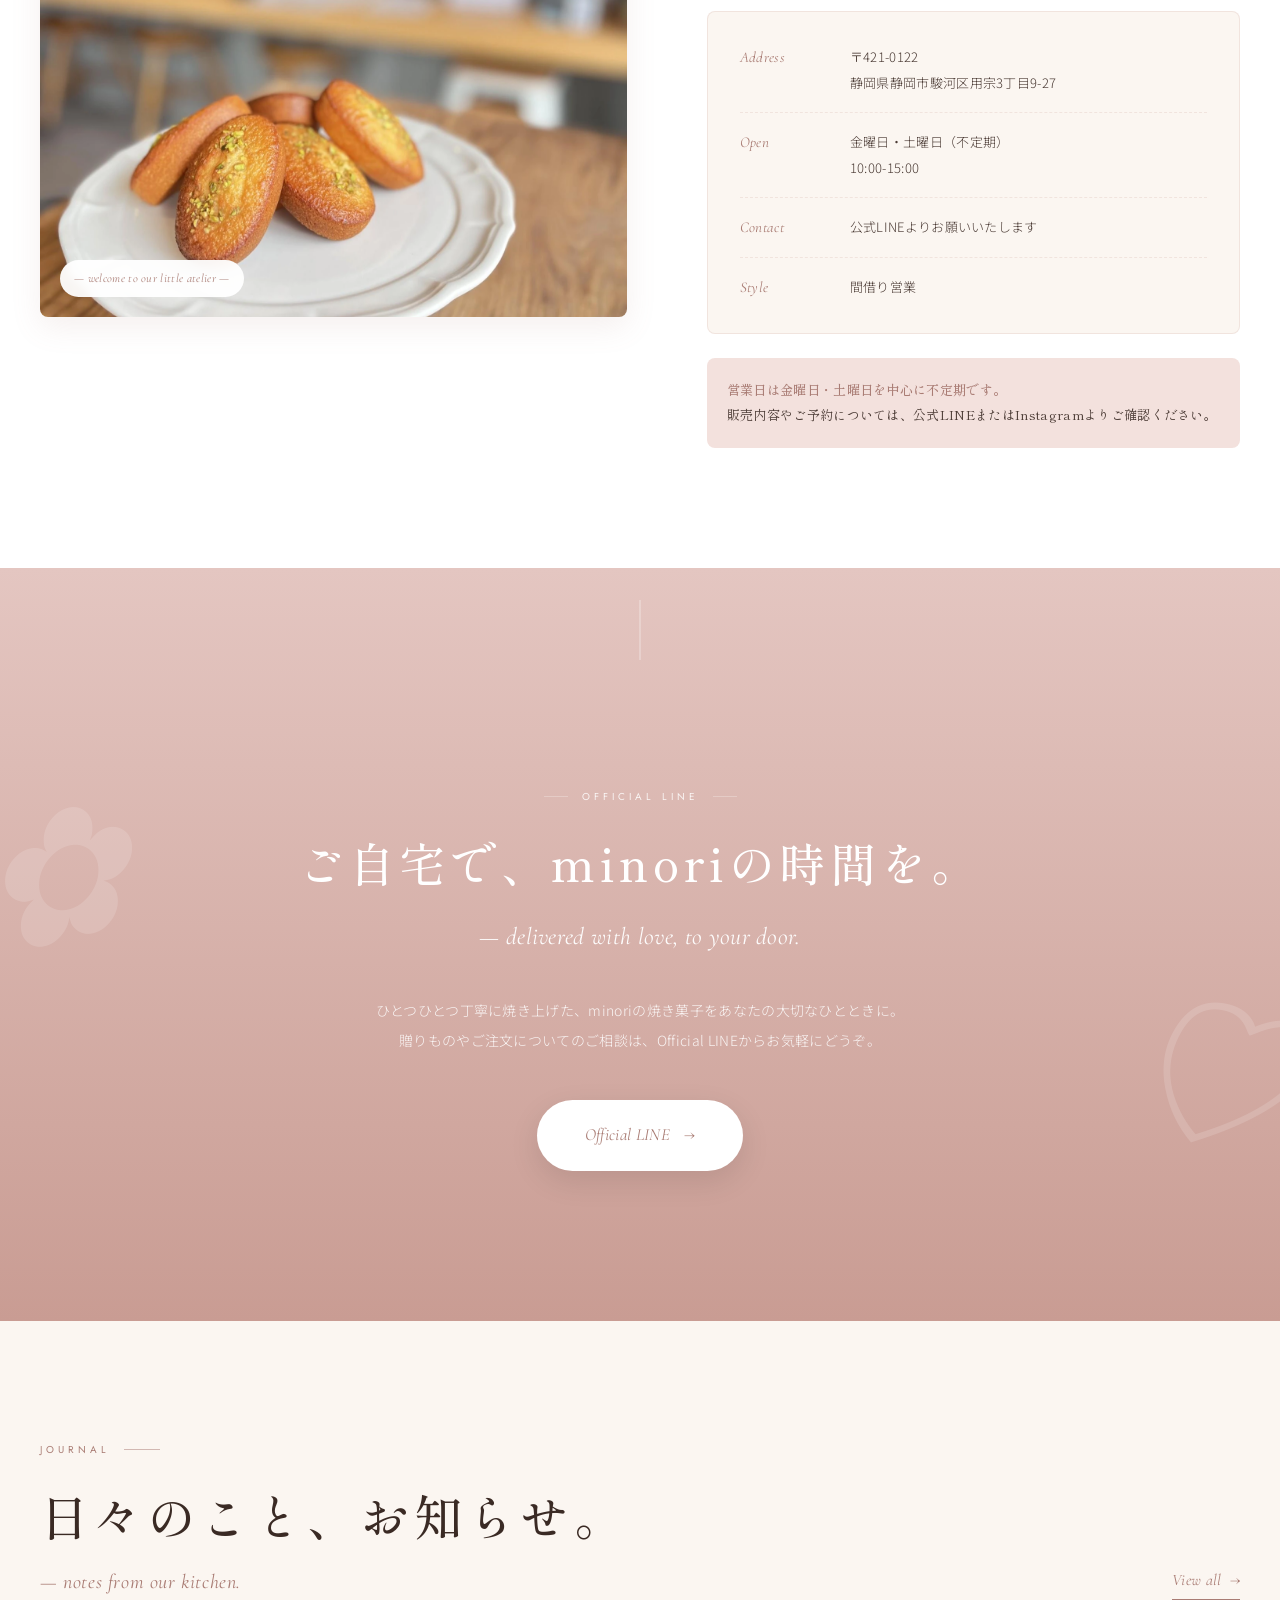
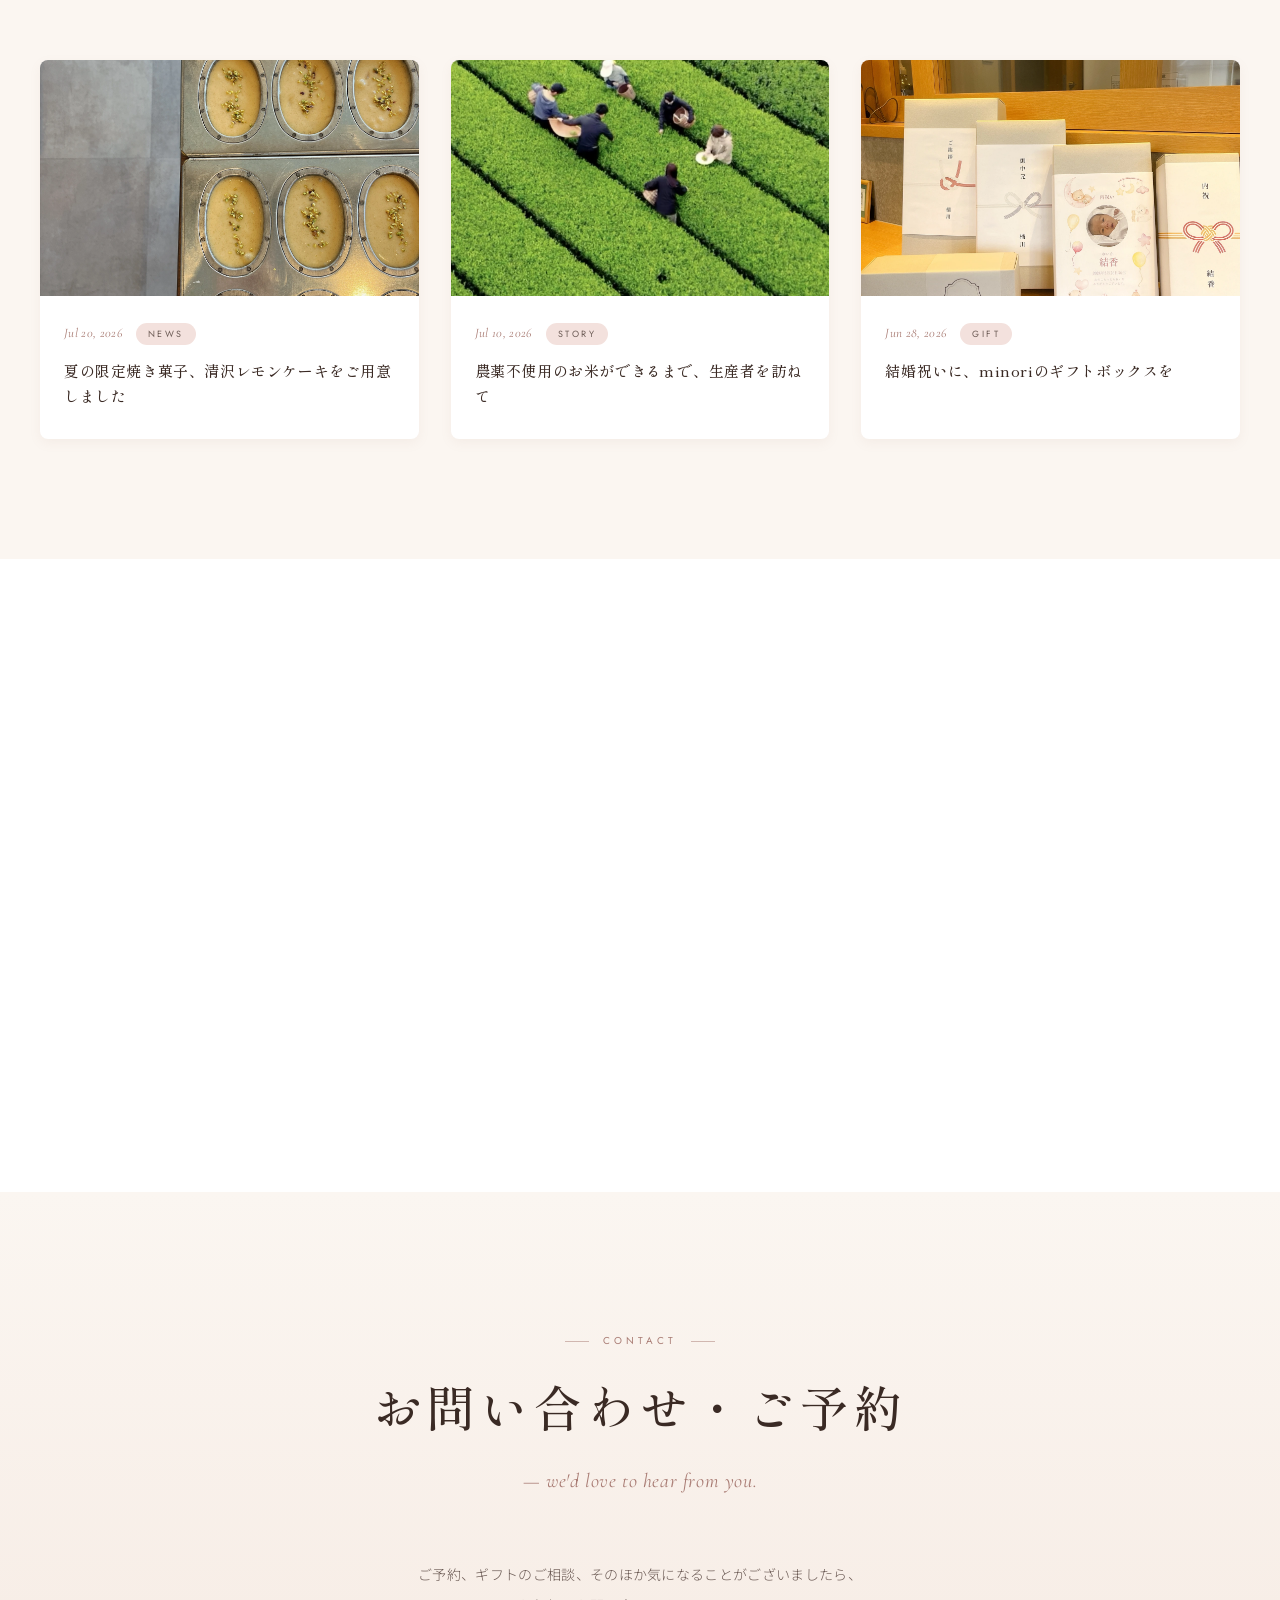
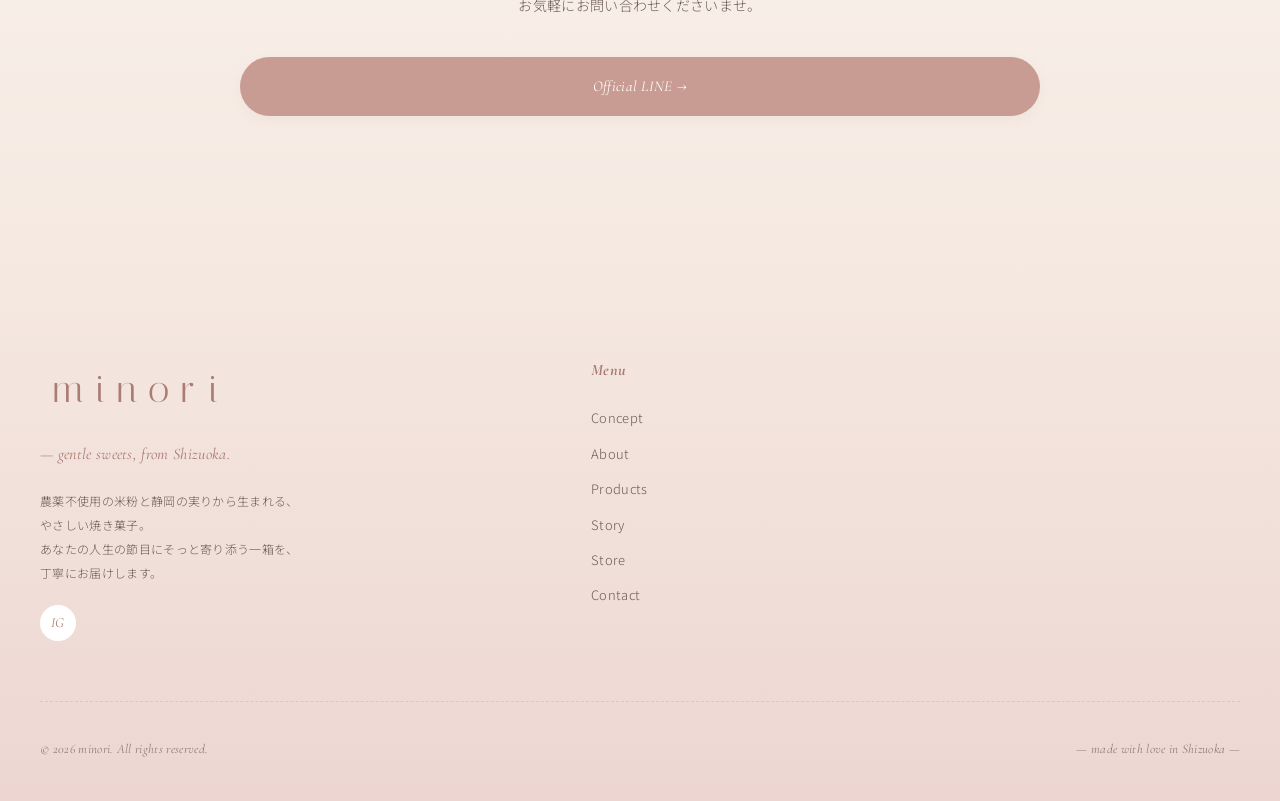
==== commit 4b94c227: "Add files via upload" ====
--- a/index.html
+++ b/index.html
@@ -206,7 +206,7 @@
       <div class="product-img"><img class="photo-fit" src="image-webp/IMG_4483.webp" alt="抹茶の焼き菓子"></div>
       <div class="product-cat">Financier</div>
       <div class="product-name">高級抹茶のフィナンシェ</div>
-      <div class="product-desc">静岡・藤枝の一番茶を贅沢に。濃密な旨みと深い緑。</div>
+      <div class="product-desc">静岡抹茶を贅沢に。濃密な旨みと深い緑。</div>
       <div class="product-price">¥ 350 <span class="yen">/ 1個</span></div>
     </div>
 
--- a/style.css
+++ b/style.css
@@ -855,7 +855,8 @@
       aspect-ratio:16/10;
       border-radius:8px;
     }
-    .about-images .img-tag{left:12px;bottom:12px;font-size:12px;}
+    .about-images .img-tag{left:12px;bottom:12px;padding:12px 14px;font-size:11px;}
+    .about-images .img-tag .num{font-size:8px;margin-bottom:3px;}
     .about-text p{
       font-size:13px;
       line-height:2.1;
